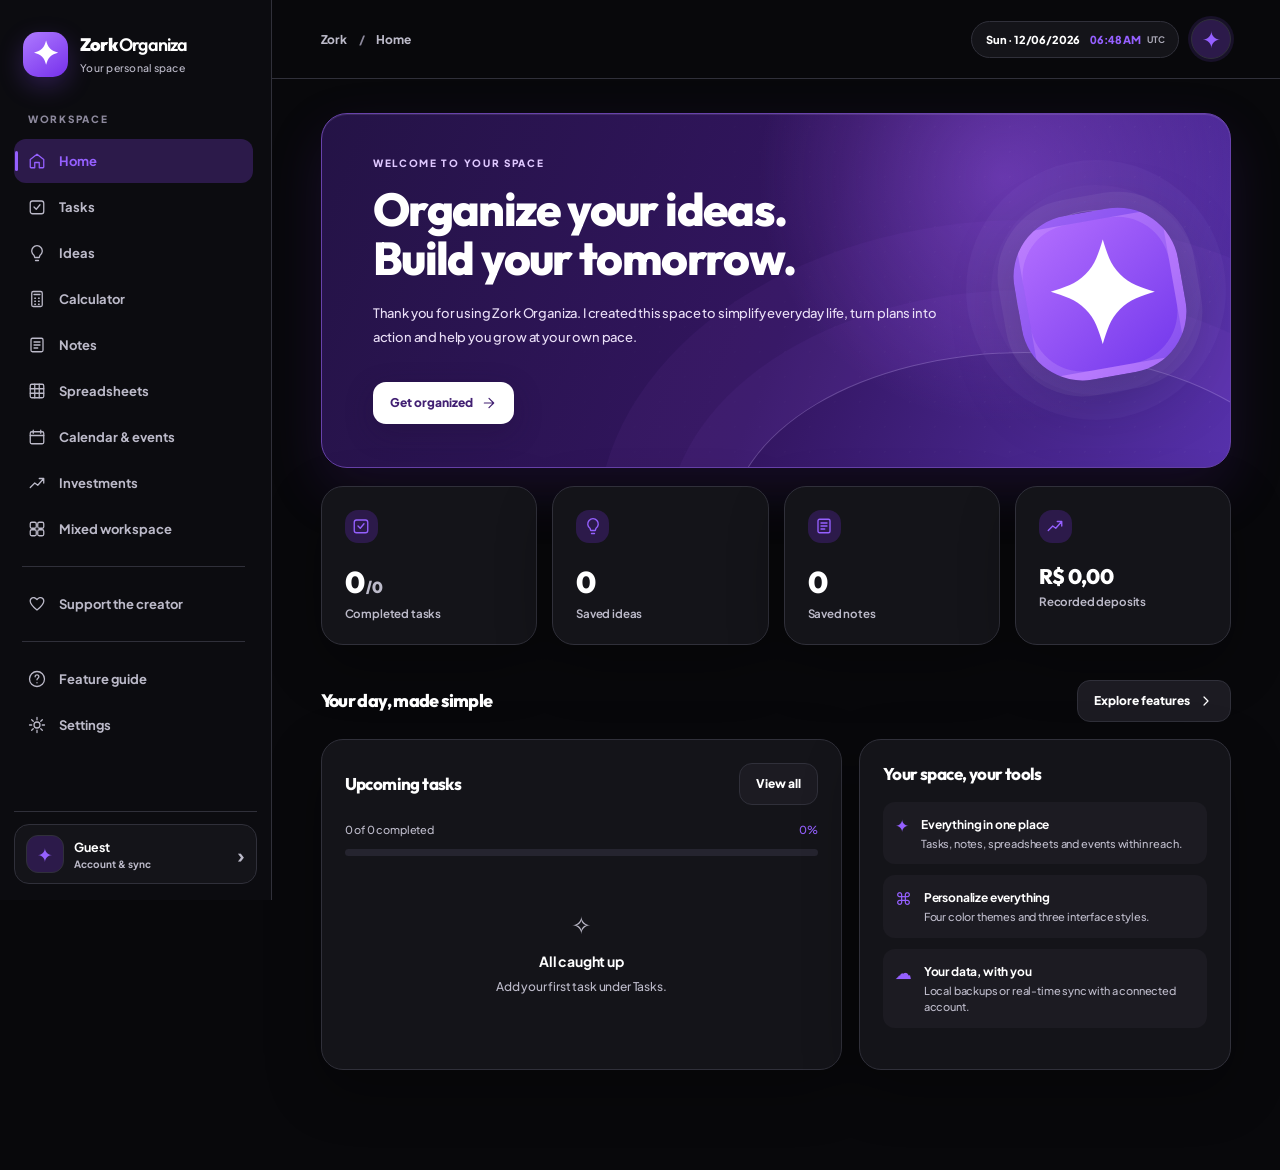
==== index.html @ f3915040 "Add files via upload" ====
<!doctype html>
<html lang="pt-BR">
<head>
  <meta charset="utf-8" />
  <meta name="viewport" content="width=device-width, initial-scale=1, viewport-fit=cover" />
  <meta name="theme-color" content="#08080b" />
  <meta name="zork-version" content="2.0.0-profile-i18n" />
  <meta name="description" content="Zork Organiza — seu espaço para tarefas, ideias, notas, planilhas, datas e planejamento financeiro." />
  <link rel="icon" href="[data-uri]" type="image/svg+xml" />
  <style>
@import url('https://fonts.googleapis.com/css2?family=Plus+Jakarta+Sans:wght@400;500;600;650;700;750;800&family=Outfit:wght@400;500;600;700;800;900&display=swap');
:root{color-scheme:dark;font-family:'DM Sans',-apple-system,BlinkMacSystemFont,'Segoe UI',sans-serif;font-size:14px;--bg:#101114;--side:#141519;--surface:#191a1f;--surface2:#202127;--surface3:#292b32;--stroke:#303138;--text:#f3f1f7;--muted:#9b9aa4;--subtle:#6e707b;--accent:#bca4ff;--accent-ink:#191224;--accent-soft:#332942;--mint:#78dbba;--orange:#f5bf81;--red:#ff6e83;--shadow:0 18px 55px rgba(0,0,0,.14);--radius:19px;--radius-sm:12px;--ease:cubic-bezier(.2,.75,.2,1)}
body[data-theme='light']{color-scheme:light;--bg:#f5f6f9;--side:#ffffff;--surface:#ffffff;--surface2:#f1f2f7;--surface3:#e9ebf2;--stroke:#e2e4ed;--text:#21232b;--muted:#707482;--subtle:#a1a5b3;--accent:#7152dc;--accent-ink:#fff;--accent-soft:#ebe5ff;--mint:#17846b;--orange:#a96a21;--red:#dc4d63;--shadow:0 18px 40px rgba(40,42,80,.05)}
body[data-theme='galaxy']{color-scheme:light;--bg:#f1eefa;--side:#faf9ff;--surface:#fffaff;--surface2:#eee7fa;--surface3:#e6dafa;--stroke:#dfd4f2;--text:#2b1f45;--muted:#75678d;--subtle:#a399b6;--accent:#7c51d9;--accent-ink:#fff;--accent-soft:#e9ddff;--mint:#268479;--orange:#a86e34;--red:#d64b76;--shadow:0 16px 45px rgba(79,46,128,.08)}
body[data-theme='galaxy-night']{color-scheme:dark;--bg:#111023;--side:#16132a;--surface:#1c1935;--surface2:#262141;--surface3:#31294d;--stroke:#3c3555;--text:#f5efff;--muted:#b0a3c8;--subtle:#82789f;--accent:#c6a4ff;--accent-ink:#1d1636;--accent-soft:#36294e;--mint:#8fe4db;--orange:#efb9a1;--red:#ff7a9f;--shadow:0 17px 45px rgba(6,4,30,.22)}
body[data-style='mid']{--radius:9px;--radius-sm:6px}
body[data-style='retro']{--radius:5px;--radius-sm:3px;font-family:'Segoe UI',Tahoma,sans-serif}
body[data-style='retro'] .card,body[data-style='retro'] .sidebar,body[data-style='retro'] .panel,body[data-style='retro'] .modal,body[data-style='retro'] .sheet-wrap{box-shadow:inset 0 1px rgba(255,255,255,.055),var(--shadow)}
*{box-sizing:border-box}html{scroll-behavior:smooth}body{margin:0;background:var(--bg);color:var(--text);min-width:320px}button,input,select,textarea{font:inherit}button{cursor:pointer}button:disabled{opacity:.45;cursor:not-allowed}input,textarea,select{outline:0}a{color:var(--accent);text-decoration:none}a:hover{text-decoration:underline}h1,h2,h3,h4,p{margin-top:0}h1,h2,h3{letter-spacing:-.035em}h1,h2{font-family:Manrope,'DM Sans',sans-serif}h1{font-size:clamp(26px,3vw,37px);line-height:1.16;font-weight:800}h2{font-size:20px;font-weight:800}h3{font-size:16px;font-weight:750}small{font-size:11px}::selection{background:var(--accent);color:var(--accent-ink)}::-webkit-scrollbar{width:9px;height:9px}::-webkit-scrollbar-thumb{background:var(--stroke);border-radius:20px}::-webkit-scrollbar-track{background:transparent}
.app{min-height:100vh;display:flex}.sidebar{width:253px;background:var(--side);border-right:1px solid var(--stroke);position:fixed;inset:0 auto 0 0;z-index:15;display:flex;flex-direction:column;padding:30px 14px 18px}.brand{display:flex;align-items:center;gap:12px;margin:1px 9px 44px}.brand-mark{height:41px;width:41px;border-radius:13px;background:var(--accent);color:var(--accent-ink);display:grid;place-items:center;font-weight:900;font-family:Manrope;font-size:21px;letter-spacing:-.13em;padding-right:3px}.brand-mark span{color:#6e50b5}.brand strong{display:block;font-family:Manrope;font-size:17px;letter-spacing:-.06em}.brand strong span{font-weight:500}.brand small{color:var(--muted);display:block;margin-top:2px}.nav-overline{padding:0 17px;color:var(--subtle);font-size:10px;font-weight:800;letter-spacing:.145em;margin-bottom:13px}.nav-item{display:flex;gap:12px;align-items:center;width:100%;background:none;border:0;text-align:left;color:var(--muted);padding:12px 15px;border-radius:11px;min-height:43px;margin:2px 0;font-size:13.5px;font-weight:650;transition:.18s}.nav-item svg{width:18px;height:18px;stroke-width:1.7;flex:none}.nav-item.active{background:var(--accent-soft);color:var(--accent)}.nav-item:hover:not(.active){background:var(--surface2);color:var(--text)}.nav-divider{margin:18px 14px;border-bottom:1px solid var(--stroke)}.side-bottom{margin-top:auto}.backup-state{padding:11px 13px;color:var(--muted);font-size:11.5px;display:flex;align-items:center;gap:8px}.state-dot{width:6px;height:6px;flex:none;border-radius:50%;background:var(--mint)}.account-mini{display:flex;align-items:center;width:100%;text-align:left;background:var(--surface);border:1px solid var(--stroke);color:var(--text);border-radius:12px;padding:11px;gap:10px}.account-mini .avatar,.top-avatar{background:var(--accent-soft);color:var(--accent);display:grid;place-items:center;font-weight:800;border:1px solid var(--stroke);flex:none}.account-mini .avatar{width:34px;height:34px;border-radius:10px}.account-mini strong,.account-mini small{display:block}.account-mini strong{font-size:12px}.account-mini small{margin-top:3px;color:var(--muted)}.mini-arrow{margin-left:auto;font-size:20px;color:var(--muted)}
.main-shell{margin-left:253px;width:calc(100% - 253px);min-height:100vh}.topbar{height:75px;border-bottom:1px solid var(--stroke);display:flex;align-items:center;justify-content:space-between;padding:0 clamp(24px,4vw,56px);background:var(--bg);position:sticky;top:0;z-index:10}.breadcrumbs{font-size:12px;color:var(--muted);font-weight:700}.breadcrumbs span{margin:0 10px;color:var(--subtle)}.topbar-right{display:flex;align-items:center;gap:17px}.top-pill{background:var(--surface);color:var(--muted);border:1px solid var(--stroke);padding:8px 12px;border-radius:999px;font-size:11px;font-weight:750}.top-avatar{width:34px;height:34px;border-radius:50%;cursor:pointer}.mobile-menu{display:none!important}#main{width:min(1400px,100%);padding:40px clamp(24px,4vw,56px) 90px;margin:auto;min-height:calc(100vh - 75px)}
.page-heading{display:flex;justify-content:space-between;gap:20px;align-items:flex-start;margin-bottom:27px}.page-heading h1{margin-bottom:8px}.page-heading p{color:var(--muted);margin:0;font-size:13.5px;line-height:1.6;max-width:670px}.eyebrow{text-transform:uppercase;letter-spacing:.16em;font-size:10px;font-weight:800;color:var(--accent);margin:0 0 12px}.heading-actions{display:flex;align-items:center;gap:9px;flex-wrap:wrap}.btn{background:var(--surface2);color:var(--text);border:1px solid var(--stroke);border-radius:var(--radius-sm);padding:11px 15px;display:inline-flex;align-items:center;justify-content:center;gap:8px;min-height:40px;font-weight:750;font-size:12px;transition:transform .17s,background .17s}.btn:hover{background:var(--surface3);transform:translateY(-1px);text-decoration:none}.btn-primary{background:var(--accent);color:var(--accent-ink);border-color:transparent}.btn-primary:hover{background:var(--accent);filter:brightness(1.08)}.btn-danger{color:var(--red)}.btn-small{padding:8px 11px;min-height:32px}.btn svg,.icon-btn svg{width:16px;height:16px}.icon-btn{width:36px;height:36px;display:inline-grid;place-items:center;border-radius:10px;border:1px solid var(--stroke);background:var(--surface2);color:var(--text);flex:none}.icon-btn:hover{background:var(--surface3)}.card,.panel{background:var(--surface);border:1px solid var(--stroke);border-radius:var(--radius);box-shadow:var(--shadow)}.card{padding:22px}.panel{padding:26px}.card-head{display:flex;align-items:center;justify-content:space-between;gap:15px;margin-bottom:18px}.card-head h3{margin:0}.card-head .btn{flex:none}.section-head{display:flex;justify-content:space-between;align-items:center;margin:32px 0 17px;gap:15px}.section-head h2{font-size:18px;margin:0}.muted{color:var(--muted)}.tiny{font-size:11px}.text-accent{color:var(--accent)}.text-mint{color:var(--mint)}.no-margin{margin:0}.divider{height:1px;background:var(--stroke);margin:19px 0}.badge{display:inline-flex;align-items:center;border-radius:999px;padding:6px 10px;font-size:10px;font-weight:800;background:var(--accent-soft);color:var(--accent)}.empty{display:flex;flex-direction:column;align-items:center;text-align:center;justify-content:center;padding:38px 20px;color:var(--muted)}.empty-icon{font-size:24px;margin-bottom:12px}.empty strong{color:var(--text);margin-bottom:7px}.empty p{max-width:330px;font-size:12px;line-height:1.6}
.hero{border-radius:23px;background:#23212e;color:#f7f5ff;padding:38px 41px;position:relative;overflow:hidden;min-height:251px;display:flex;align-items:center;border:1px solid #3c354b}.hero:after{content:'';position:absolute;right:0;top:0;width:40%;height:100%;opacity:.7;background:radial-gradient(circle at 75% 40%,#8b73c0 1px,transparent 2px) 10px 20px / 48px 48px,radial-gradient(ellipse at 60% 55%,#6c538c65,transparent 61%)}.hero-inner{position:relative;z-index:1;max-width:590px}.hero .eyebrow{color:#cbb7ff}.hero h1{font-size:clamp(25px,3vw,37px);margin-bottom:13px}.hero p{color:#bbb3cb;line-height:1.7;font-size:13px;max-width:540px}.hero .btn{margin-top:9px}.hero-decor{position:absolute;right:8%;top:24%;z-index:1;width:160px;height:160px;border-radius:50%;border:1px solid #c8aafa55;box-shadow:0 0 0 25px #bea4ff09,0 0 0 50px #bea4ff0c;display:grid;place-items:center;font-size:80px;color:#b999ee55;font-family:Manrope;font-weight:900}.stats-grid{display:grid;grid-template-columns:repeat(4,minmax(0,1fr));gap:13px;margin-top:18px}.stat-card{padding:19px 21px}.stat-icon{display:grid;place-items:center;width:33px;height:33px;border-radius:10px;background:var(--surface2);margin-bottom:20px;color:var(--accent)}.stat-icon svg{width:18px;height:18px}.stat-number{font-family:Manrope;font-size:27px;font-weight:800;letter-spacing:-.055em;margin-bottom:5px}.stat-label{font-size:11.5px;color:var(--muted);font-weight:650}.dashboard-grid{display:grid;grid-template-columns:1.4fr 1fr;gap:17px}.task-line{display:flex;align-items:center;gap:11px;padding:12px 0;border-bottom:1px solid var(--stroke)}.task-line:last-child{border-bottom:0}.check-ui{width:18px;height:18px;accent-color:var(--accent);cursor:pointer;flex:none}.task-title.done{text-decoration:line-through;color:var(--subtle)}.task-title{flex:1;font-size:12.5px;min-width:0;overflow:hidden;text-overflow:ellipsis;white-space:nowrap}.task-date{font-size:10px;color:var(--muted)}.progress-track{height:7px;background:var(--surface3);border-radius:50px;overflow:hidden}.progress-fill{height:100%;background:var(--accent);border-radius:50px;transition:width .25s}.feature-list{display:grid;gap:11px}.feature-item{display:flex;gap:12px;align-items:flex-start;padding:12px;border-radius:12px;background:var(--surface2)}.feature-icon{font-size:17px;flex:none}.feature-item strong{font-size:12px}.feature-item p{font-size:11px;color:var(--muted);line-height:1.5;margin:4px 0 0}
.form-input,.form-textarea,.form-select{width:100%;border:1px solid var(--stroke);border-radius:var(--radius-sm);padding:11px 13px;background:var(--surface2);color:var(--text);font-size:12.5px;min-height:41px}.form-input:focus,.form-textarea:focus,.form-select:focus{border-color:var(--accent)}.form-textarea{resize:vertical;min-height:90px;line-height:1.55}.form-label{display:block;font-size:11px;font-weight:750;color:var(--muted);margin-bottom:8px}.form-group{margin-bottom:15px}.form-row{display:flex;gap:10px;align-items:center}.form-row>*{min-width:0}.form-grid{display:grid;grid-template-columns:repeat(2,minmax(0,1fr));gap:15px}.segmented{display:inline-flex;align-items:center;gap:4px;background:var(--surface2);border-radius:var(--radius-sm);padding:4px;border:1px solid var(--stroke);flex-wrap:wrap}.segmented button{border:none;border-radius:8px;color:var(--muted);background:transparent;padding:9px 12px;font-size:11.5px;font-weight:750}.segmented button.selected{background:var(--surface3);color:var(--text);box-shadow:0 2px 7px #00000012}.toolbar{display:flex;gap:9px;align-items:center;flex-wrap:wrap;margin-bottom:17px}.toolbar .search{flex:1;min-width:150px;max-width:430px}.toolbar select{min-width:140px}.split-grid{display:grid;grid-template-columns:1.25fr .75fr;gap:18px}.stack{display:grid;gap:13px}.item-list{display:grid;gap:9px}.list-card{display:flex;align-items:center;gap:12px;background:var(--surface);border:1px solid var(--stroke);border-radius:var(--radius-sm);padding:13px 15px}.list-card .grow{flex:1;min-width:0}.list-card strong{font-size:12.5px;display:block;overflow:hidden;text-overflow:ellipsis}.list-card small{color:var(--muted);display:block;margin-top:4px}.mini-label{font-size:10px;color:var(--muted);font-weight:750;text-transform:uppercase;letter-spacing:.09em}.pill{border-radius:100px;background:var(--surface2);border:1px solid var(--stroke);padding:5px 9px;font-size:10px;color:var(--muted);font-weight:700}.pill.purple{background:var(--accent-soft);color:var(--accent)}
.note-grid{display:grid;grid-template-columns:repeat(3,minmax(0,1fr));gap:15px;align-items:start}.note-card{background:var(--surface);border:1px solid var(--stroke);border-radius:var(--radius);overflow:hidden;min-height:198px;transition:transform .2s}.note-card:hover{transform:translateY(-2px)}.note-card .note-top{display:flex;align-items:center;justify-content:space-between;padding:14px 14px 0}.note-card input,.note-card textarea{border:0;background:none;color:inherit;width:100%;resize:none;outline:none;display:block}.note-card .note-title{padding:10px 16px 2px;font-size:13px;font-weight:800}.note-card .note-content{padding:8px 16px 12px;min-height:110px;line-height:1.6;font-size:12px}.note-card .note-foot{border-top:1px solid #8882;display:flex;justify-content:space-between;align-items:center;padding:9px 12px}.note-card .note-foot button{background:none;border:0;color:inherit;opacity:.7}.note-card[data-color='rose']{background:#39252e;color:#fff1f5;border-color:#6b3f50}.note-card[data-color='lavender']{background:#312841;color:#f9f0ff;border-color:#544069}.note-card[data-color='sage']{background:#233a32;color:#edfff5;border-color:#3b6050}.note-card[data-color='gold']{background:#403321;color:#fff6df;border-color:#65502b}body[data-theme='light'] .note-card[data-color='rose'],body[data-theme='galaxy'] .note-card[data-color='rose']{background:#ffe3ea;color:#522d3b;border-color:#f4c8d4}body[data-theme='light'] .note-card[data-color='lavender'],body[data-theme='galaxy'] .note-card[data-color='lavender']{background:#eee1ff;color:#46345d;border-color:#dbc8f4}body[data-theme='light'] .note-card[data-color='sage'],body[data-theme='galaxy'] .note-card[data-color='sage']{background:#dff6eb;color:#285641;border-color:#c6e6d3}body[data-theme='light'] .note-card[data-color='gold'],body[data-theme='galaxy'] .note-card[data-color='gold']{background:#fff0cc;color:#645030;border-color:#f3dda3}.color-row{display:flex;gap:7px;align-items:center}.color-dot{width:19px;height:19px;border-radius:50%;border:2px solid #ffffff45;cursor:pointer}.color-dot.current{outline:2px solid var(--accent);outline-offset:2px}
.shelf{padding:24px 20px;background:var(--surface);border:1px solid var(--stroke);border-radius:var(--radius)}.shelf-grid{display:grid;grid-template-columns:repeat(5,minmax(0,1fr));gap:18px 14px}.shelf-doc{height:170px;text-align:left;display:flex;flex-direction:column;justify-content:space-between;padding:18px 14px;background:var(--surface2);border:1px solid var(--stroke);border-radius:7px 15px 7px 7px;position:relative;color:var(--text);transition:.2s}.shelf-doc:hover{transform:translateY(-4px)}.shelf-doc:before{content:'';position:absolute;top:-7px;left:50%;height:12px;width:20px;background:var(--surface3);border-radius:4px}.shelf-doc:after{content:'';position:absolute;right:0;top:0;border-top:22px solid var(--accent-soft);border-left:22px solid transparent}.shelf-doc .doc-symbol{color:var(--accent);font-size:26px;font-weight:850}.shelf-doc strong{font-size:11.5px;line-height:1.3;overflow-wrap:anywhere}.shelf-doc small{color:var(--muted)}.word-frame{max-width:980px;margin:auto}.word-menu{background:var(--surface);border:1px solid var(--stroke);border-radius:var(--radius) var(--radius) 0 0;padding:11px 15px}.word-controls{display:flex;gap:6px;align-items:center;flex-wrap:wrap}.word-controls select,.word-controls input[type=color]{background:var(--surface2);color:var(--text);border:1px solid var(--stroke);border-radius:6px;height:32px;padding:3px 7px}.word-controls select{font-size:11px}.word-controls .icon-btn{width:31px;height:31px;border-radius:6px}.word-page-wrap{background:#b9b9be17;border:1px solid var(--stroke);border-top:0;border-radius:0 0 var(--radius) var(--radius);padding:28px 18px;min-height:640px}.word-page{width:min(100%,790px);margin:0 auto;min-height:900px;padding:64px clamp(24px,7%,72px);background:#fff;color:#191c25;box-shadow:0 5px 24px #0002;outline:none;line-height:1.6;font-family:Arial,sans-serif;font-size:14px;overflow-wrap:anywhere}.word-page:focus{box-shadow:0 0 0 2px var(--accent),0 5px 24px #0002}.word-page h1{font-size:26px}.word-page img{max-width:100%}
.sheet-wrap{overflow:auto;border:1px solid var(--stroke);border-radius:var(--radius);background:var(--surface);max-width:100%;max-height:570px}.sheet-grid{border-spacing:0;table-layout:fixed;font-size:11.5px;min-width:max-content}.sheet-grid th,.sheet-grid td{border-right:1px solid var(--stroke);border-bottom:1px solid var(--stroke);min-width:112px;width:112px;height:29px;position:relative}.sheet-grid th{background:var(--surface2);color:var(--muted);font-weight:700;text-align:center;position:sticky;top:0;z-index:2}.sheet-grid .row-number{position:sticky;left:0;z-index:1;min-width:48px;width:48px;background:var(--surface2);color:var(--muted);text-align:center}.sheet-grid thead .row-number{z-index:3}.sheet-grid td input{width:100%;height:28px;border:0;background:none;color:var(--text);padding:5px 7px;border-radius:0;font-size:11px}.sheet-grid td input:focus{outline:2px solid var(--accent);outline-offset:-2px;background:var(--surface2)}.sheet-tabs{display:flex;gap:6px;align-items:center;flex-wrap:wrap;margin:12px 0}.sheet-tabs .btn.active{background:var(--accent-soft);color:var(--accent)}.formula-bar{display:flex;align-items:center;gap:10px;margin:13px 0}.formula-bar .cell-label{font-size:11px;font-weight:800;color:var(--accent);min-width:44px}.formula-bar .form-input{flex:1}.sheet-list-grid{display:grid;grid-template-columns:repeat(3,minmax(0,1fr));gap:15px}.book-card{cursor:pointer}.book-icon{display:grid;place-items:center;width:42px;height:42px;color:var(--mint);border-radius:12px;background:var(--surface2);margin-bottom:26px;font-size:20px}.book-card h3{margin-bottom:6px}.book-card p{font-size:11px;color:var(--muted);margin-bottom:0}
.calendar-layout{display:grid;grid-template-columns:minmax(0,1.35fr) minmax(290px,.65fr);gap:17px}.calendar-toolbar{display:flex;gap:10px;align-items:center;justify-content:space-between;margin-bottom:24px}.calendar-toolbar h2{margin:0}.calendar-grid{display:grid;grid-template-columns:repeat(7,minmax(0,1fr));gap:7px}.weekday{text-align:center;font-size:10px;color:var(--muted);font-weight:800;padding:11px 0}.day{background:var(--surface2);border:1px solid transparent;border-radius:var(--radius-sm);min-height:82px;display:flex;align-items:flex-start;justify-content:flex-start;padding:12px;color:var(--text);font-size:12px;position:relative}.day:hover{border-color:var(--accent)}.day.muted-day{opacity:.28;pointer-events:none}.day.today{color:var(--accent);font-weight:900}.day.selected{border-color:var(--accent);background:var(--accent-soft)}.event-dot{position:absolute;right:10px;top:11px;border-radius:50%;width:7px;height:7px;background:var(--red)}.calendar-side h3{font-size:18px;margin-bottom:8px}.event-entry{padding:11px 12px;border-left:3px solid var(--red);background:var(--surface2);border-radius:6px;margin-bottom:9px}.event-entry strong{font-size:12px}.event-entry p{margin:7px 0 0;color:var(--muted);font-size:11px;white-space:pre-wrap}
.invest-grid{display:grid;grid-template-columns:1.05fr .95fr;gap:17px}.result-card{background:var(--accent-soft);border:1px solid var(--stroke);border-radius:var(--radius);padding:25px}.result-main{font-family:Manrope;font-size:clamp(24px,3.2vw,39px);font-weight:800;color:var(--text);letter-spacing:-.06em}.result-card .mini-label{color:var(--muted)}.result-split{display:grid;grid-template-columns:repeat(2,1fr);gap:12px;margin-top:25px}.result-split strong{display:block;font-size:16px;margin-top:7px}.invest-row{display:flex;align-items:center;justify-content:space-between;gap:10px;padding:10px 0;border-bottom:1px solid var(--stroke);font-size:12px}.invest-row:last-child{border:0}.invest-row b{font-size:12.5px}.monthly-grid{display:grid;grid-template-columns:repeat(3,minmax(0,1fr));gap:13px}.month-card{padding:17px}.month-card h3{margin:0 0 14px}.week-row{display:flex;align-items:center;gap:8px;margin-bottom:9px}.week-row label{color:var(--muted);font-size:10px;flex:1}.week-row input{width:110px;text-align:right;height:33px;min-height:33px;padding:7px 9px;font-size:11px}.month-total{text-align:right;color:var(--accent);font-weight:800;font-size:12px;margin-top:10px;padding-top:10px;border-top:1px solid var(--stroke)}
.calc{max-width:360px;margin:auto;background:var(--surface);padding:18px;border:1px solid var(--stroke);border-radius:23px}.calc-display{min-height:114px;display:flex;flex-direction:column;justify-content:flex-end;align-items:flex-end;padding:14px 10px 19px;overflow:hidden}.calc-sub{font-size:12px;color:var(--muted);min-height:18px}.calc-value{font-size:37px;font-family:Manrope;font-weight:750;letter-spacing:-.05em;max-width:100%;overflow:auto}.calc-keys{display:grid;grid-template-columns:repeat(4,1fr);gap:8px}.calc-key{height:58px;border:1px solid var(--stroke);background:var(--surface2);border-radius:14px;color:var(--text);font-size:17px;font-weight:650}.calc-key:hover{background:var(--surface3)}.calc-key.function{color:var(--accent)}.calc-key.equals{background:var(--accent);color:var(--accent-ink)}.calc-key.equals:hover{filter:brightness(1.1)}.calc-mini{max-width:none;padding:10px;border:none;background:none}.calc-mini .calc-key{height:40px;border-radius:8px;font-size:13px}.calc-mini .calc-display{min-height:67px}.calc-mini .calc-value{font-size:25px}
.mix-grid{display:grid;grid-template-columns:repeat(2,minmax(0,1fr));gap:16px}.mix-widget{min-height:300px}.mix-widget .card-head{margin-bottom:12px}.mix-widget .widget-content{overflow:auto;max-height:310px}.widget-content .list-card{padding:10px 0;background:transparent;border:0;border-bottom:1px solid var(--stroke)}.widget-content .list-card:last-child{border:0}
.theme-grid{display:grid;grid-template-columns:repeat(4,minmax(0,1fr));gap:13px}.theme-choice{background:var(--surface);color:var(--text);border:2px solid var(--stroke);border-radius:var(--radius);padding:12px;text-align:left}.theme-choice.selected{border-color:var(--accent)}.theme-preview{height:90px;border-radius:9px;display:flex;gap:7px;padding:12px;margin-bottom:10px;overflow:hidden}.theme-preview .tp-side{width:29%;border-radius:5px}.theme-preview .tp-main{flex:1;border-radius:5px;display:flex;flex-direction:column;gap:7px;padding:8px}.theme-preview .tp-main span{display:block;width:85%;height:9px;border-radius:3px;opacity:.6}.theme-choice strong,.theme-choice small{display:block}.theme-choice strong{font-size:11.5px}.theme-choice small{margin-top:4px;color:var(--muted)}.style-grid{display:grid;grid-template-columns:repeat(3,minmax(0,1fr));gap:13px}.style-choice{border:1px solid var(--stroke);background:var(--surface2);padding:14px;border-radius:var(--radius-sm);color:var(--text);text-align:left}.style-choice.selected{border-color:var(--accent);background:var(--accent-soft)}.style-choice strong{display:block;margin-bottom:5px}.style-choice small{color:var(--muted)}.settings-stack{display:grid;gap:20px}.settings-block{padding:23px}.settings-block h3{margin-bottom:7px}.settings-block>p{color:var(--muted);font-size:12px;line-height:1.6;margin-bottom:19px}.auth-card{max-width:500px}.auth-tabs{display:flex;gap:8px;margin-bottom:17px}.auth-tabs button{flex:1}.donation-layout{display:grid;grid-template-columns:1.2fr .8fr;gap:17px}.donation-qr{background:#fff;border-radius:12px;width:220px;max-width:100%;padding:14px;display:block;margin:14px auto}.donation-message{font-size:14px;line-height:1.9;color:var(--muted)}.pix-code{word-break:break-all;font-size:11px;color:var(--muted);padding:14px;border:1px solid var(--stroke);background:var(--surface2);border-radius:var(--radius-sm);line-height:1.7}.notice{padding:12px 15px;border:1px solid var(--stroke);border-radius:var(--radius-sm);font-size:11px;color:var(--muted);line-height:1.6;background:var(--surface2)}.notice strong{color:var(--text)}.help-grid{display:grid;grid-template-columns:repeat(2,1fr);gap:14px}.help-card{padding:20px}.help-card h3{margin:0 0 8px}.help-card p{color:var(--muted);font-size:12px;line-height:1.7;margin:0}
#modal-root:empty{display:none}.modal-overlay{position:fixed;inset:0;background:#000a;z-index:30;display:grid;place-items:center;padding:20px;backdrop-filter:blur(4px)}.modal{background:var(--surface);border:1px solid var(--stroke);border-radius:18px;padding:24px;width:min(100%,450px);max-height:90vh;overflow:auto;box-shadow:0 25px 80px #0005}.modal-head{display:flex;justify-content:space-between;align-items:center;margin-bottom:18px}.modal h2{margin:0}#toast-root{position:fixed;right:20px;bottom:22px;z-index:40;display:grid;gap:8px}.toast{padding:12px 16px;background:var(--surface3);border:1px solid var(--stroke);box-shadow:0 10px 30px #0003;border-radius:12px;font-size:12px;color:var(--text);max-width:350px;animation:toast-in .2s ease}.fade-rise{animation:rise-in .5s var(--ease) both}@keyframes rise-in{from{opacity:0;transform:translateY(14px)}to{opacity:1;transform:translateY(0)}}@keyframes toast-in{from{opacity:0;transform:translateY(8px)}to{opacity:1;transform:translateY(0)}}
@media(max-width:1250px){.note-grid{grid-template-columns:repeat(2,1fr)}.monthly-grid{grid-template-columns:repeat(2,1fr)}.shelf-grid{grid-template-columns:repeat(4,1fr)}}
@media(max-width:990px){.sidebar{transform:translateX(-101%);transition:transform .25s;box-shadow:0 0 40px #0005}.sidebar.open{transform:translateX(0)}.sidebar-scrim.open{display:block;position:fixed;inset:0;background:#0008;z-index:14}.main-shell{margin-left:0;width:100%}.mobile-menu{display:inline-grid!important;margin-right:12px}.breadcrumbs{margin-right:auto}.topbar{justify-content:flex-start}.topbar-right{margin-left:auto}.stats-grid{grid-template-columns:repeat(2,1fr)}}
@media(max-width:700px){#main{padding:24px 15px 65px}.topbar{height:62px;padding:0 15px}.top-pill{display:none}.page-heading{align-items:stretch;flex-direction:column}.page-heading h1{font-size:29px}.hero{padding:27px 24px;min-height:235px}.hero-decor{opacity:.18;right:1%}.dashboard-grid,.split-grid,.calendar-layout,.invest-grid,.donation-layout{grid-template-columns:1fr}.calendar-layout{gap:12px}.stats-grid{gap:9px}.stat-card{padding:16px}.stat-number{font-size:23px}.note-grid,.sheet-list-grid,.monthly-grid,.mix-grid,.help-grid{grid-template-columns:1fr}.shelf-grid{grid-template-columns:repeat(2,minmax(0,1fr))}.theme-grid,.style-grid{grid-template-columns:repeat(2,minmax(0,1fr))}.panel{padding:17px}.card{padding:17px}.day{min-height:48px;padding:8px;font-size:11px}.calendar-grid{gap:3px}.event-dot{right:5px;top:6px;width:6px;height:6px}.calendar-toolbar h2{font-size:17px}.form-grid{grid-template-columns:1fr}.word-page-wrap{padding:12px 4px}.word-page{min-height:650px;padding:34px 18px}.word-controls{gap:4px}.word-controls select{max-width:145px}.sheet-grid th,.sheet-grid td{min-width:96px;width:96px}.heading-actions{width:100%}.toolbar .search{max-width:100%}.result-main{font-size:29px}}
@media(min-width:701px) and (max-width:1150px){.dashboard-grid{grid-template-columns:1fr}.calendar-layout{grid-template-columns:1fr}.invest-grid{grid-template-columns:1fr}.theme-grid{grid-template-columns:repeat(2,1fr)}}
@media(prefers-reduced-motion:reduce){*,*:before,*:after{animation:none!important;transition:none!important;scroll-behavior:auto!important}}

/* Zork Organiza V2 — higher-contrast identity, responsive layout and motion */
:root{font-family:'Plus Jakarta Sans',system-ui,-apple-system,sans-serif;--bg:#09090c;--side:#0d0d11;--surface:#141419;--surface2:#1b1b22;--surface3:#25252e;--stroke:#2b2b35;--text:#fdfcff;--muted:#b2b0be;--subtle:#777681;--accent:#9256ff;--accent-ink:#fff;--accent-soft:#302044;--mint:#45e5b2;--orange:#fdb96e;--red:#ff647f;--shadow:0 15px 50px rgba(0,0,0,.20);--radius:22px;--radius-sm:13px}
body[data-theme='dark']{color-scheme:dark;--bg:#08080b;--side:#0c0c10;--surface:#141419;--surface2:#1c1b22;--surface3:#25242f;--stroke:#30303a;--text:#fff;--muted:#bcbac9;--subtle:#8d899d;--accent:#9560ff;--accent-ink:#fff;--accent-soft:#2c1a4a;--shadow:0 20px 55px rgba(0,0,0,.33)}
body[data-theme='light']{color-scheme:light;--bg:#f6f6f9;--side:#fff;--surface:#fff;--surface2:#f1f1f7;--surface3:#e9e7f3;--stroke:#e2e0e9;--text:#161322;--muted:#666277;--subtle:#9692a3;--accent:#7038ed;--accent-ink:#fff;--accent-soft:#ede5ff;--shadow:0 16px 45px rgba(35,21,61,.06)}
body[data-theme='galaxy']{color-scheme:light;--bg:#f4f0ff;--side:#fbf8ff;--surface:#fffaff;--surface2:#f0e9ff;--surface3:#e5d9fe;--stroke:#dfd4f3;--text:#25153c;--muted:#695680;--subtle:#9b87b3;--accent:#7539e6;--accent-ink:#fff;--accent-soft:#ebdcff;--shadow:0 22px 50px rgba(83,44,131,.10)}
body[data-theme='galaxy-night']{color-scheme:dark;--bg:#100b25;--side:#150e2c;--surface:#1d1539;--surface2:#281d49;--surface3:#342656;--stroke:#463963;--text:#fcf9ff;--muted:#c6b7e0;--subtle:#9582ba;--accent:#ba78ff;--accent-ink:#190e2b;--accent-soft:#423064;--shadow:0 20px 48px rgba(7,2,30,.35)}
body[data-style='mid']{--radius:10px;--radius-sm:8px}
body[data-style='retro']{--radius:5px;--radius-sm:3px}
body{font-family:'Plus Jakarta Sans',system-ui,sans-serif;font-weight:500;letter-spacing:-.012em;background:var(--bg)}
h1,h2,h3,h4,.brand strong,.stat-number{font-family:'Outfit','Plus Jakarta Sans',sans-serif;letter-spacing:-.035em}
h1{font-weight:800;font-size:clamp(31px,3.3vw,46px);line-height:1.10}h2{font-weight:800;font-size:23px}h3{font-weight:750;font-size:17px}
button{font-weight:700}button:focus-visible,a:focus-visible,input:focus-visible,textarea:focus-visible,select:focus-visible{outline:2px solid var(--accent);outline-offset:3px}
.sidebar{width:272px;background:var(--side);padding:25px 14px 16px}.main-shell{margin-left:272px;width:calc(100% - 272px)}
.brand{gap:12px;margin:0 8px 31px;padding:7px 1px 5px;min-height:56px}.brand-mark{height:45px;width:45px;border-radius:15px;background:linear-gradient(145deg,#ae7aff,#7630ec);color:#fff;box-shadow:0 9px 25px #8b4aff40;font-size:24px;letter-spacing:normal;padding:0;overflow:hidden;display:grid;place-items:center}.brand strong{font-weight:900;font-size:18px;letter-spacing:-.045em;line-height:1.15}.brand strong span{font-weight:600}.brand small{font-size:10.5px;letter-spacing:.025em;margin-top:5px}
.nav-overline{color:var(--subtle);margin:0 0 12px;padding-left:14px;letter-spacing:.17em;font-size:10px}.sidebar nav{overflow-y:auto;overflow-x:hidden;min-height:0;scrollbar-width:thin;flex:1;padding:0 4px 16px 0}.nav-item{font-size:13px;min-height:44px;font-weight:700;border-radius:12px;padding:12px 14px;gap:13px;position:relative;margin:2px 0;color:var(--muted)}.nav-item svg{width:18px;height:18px}.nav-item.active{background:var(--accent-soft);color:var(--accent)}.nav-item.active::before{content:'';position:absolute;left:1px;top:12px;bottom:12px;width:3px;background:var(--accent);border-radius:5px}.nav-divider{margin:15px 8px}.side-bottom{padding-top:12px;border-top:1px solid var(--stroke)}
.account-mini{background:var(--surface);padding:10px 11px;border-radius:15px}.account-mini strong{font-size:12.5px}.account-mini small{font-size:10px}.account-mini .avatar,.top-avatar{background:var(--accent-soft);color:var(--accent);border:1px solid var(--stroke);overflow:hidden}.account-mini .avatar{width:38px;height:38px;border-radius:12px}.avatar-image{display:block;width:100%;height:100%;object-fit:cover}.avatar-glyph{font-size:1.35em;line-height:1}.avatar-letter{font-family:'Outfit',sans-serif;font-weight:850;font-size:1.23em;line-height:1;text-transform:uppercase}
.topbar{height:79px;background:var(--bg);padding-inline:clamp(22px,3.8vw,58px);border-bottom:1px solid var(--stroke);gap:16px}.topbar-right{gap:12px}.breadcrumbs{font-size:12px;font-weight:750;white-space:nowrap;overflow:hidden;text-overflow:ellipsis}.top-pill{display:flex;align-items:center;gap:10px;background:var(--surface);padding:9px 14px;font-size:11px;color:var(--text);font-weight:800;white-space:nowrap;min-height:37px}.top-clock{display:inline-flex;align-items:center;gap:6px;color:var(--accent);font-variant-numeric:tabular-nums;font-weight:850}.timezone{font-size:9px;color:var(--muted);font-weight:700;opacity:.9}.top-avatar{width:40px;height:40px;border:1px solid var(--stroke);font-size:17px;box-shadow:0 0 0 3px rgba(138,84,255,.12)}
#main{padding:34px clamp(22px,3.8vw,58px) 100px;min-height:calc(100vh - 79px);width:min(1550px,100%)}.page-heading{margin-bottom:28px}.page-heading h1{margin-bottom:9px}.page-heading p{font-size:13px;max-width:720px;line-height:1.75}.eyebrow{color:var(--accent);font-size:10px;font-weight:850;letter-spacing:.17em;margin-bottom:12px}
.card,.panel{background:var(--surface);border-color:var(--stroke);box-shadow:var(--shadow);transition:border-color .18s,box-shadow .18s}.card:hover,.panel:hover{border-color:color-mix(in srgb,var(--accent) 26%,var(--stroke))}.card{padding:23px}.panel{padding:27px}.btn{font-family:'Plus Jakarta Sans',sans-serif;font-size:12px;font-weight:800;border-radius:var(--radius-sm);min-height:42px;padding:11px 16px;transition:background .2s,border-color .2s,transform .2s,box-shadow .2s}.btn-primary{background:linear-gradient(135deg,#a36cff,#7c3aed);color:#fff;border:1px solid transparent;box-shadow:0 6px 20px rgba(117,55,228,.22)}.btn-primary:hover{background:linear-gradient(135deg,#b584ff,#8c4bfd);box-shadow:0 8px 24px rgba(117,55,228,.32)}.icon-btn{border-radius:11px}.form-input,.form-textarea,.form-select{border-radius:var(--radius-sm)}
.hero{position:relative;min-height:298px;display:flex;align-items:center;padding:43px clamp(28px,4vw,55px);border-radius:26px;background:radial-gradient(circle at 75% 18%,rgba(168,95,255,.40),transparent 33%),linear-gradient(111deg,#241346 0%,#32155f 52%,#5631ab 100%);border:1px solid #6842ab;box-shadow:inset 0 1px rgba(255,255,255,.10),0 22px 55px rgba(85,34,153,.2);color:#fff;isolation:isolate;overflow:hidden}.hero::before{content:'';position:absolute;inset:0;background-image:radial-gradient(rgba(255,255,255,.18) 1px,transparent 1px);background-size:25px 25px;opacity:.18;mask-image:linear-gradient(to right,transparent 12%,#000)}.hero::after{content:'';position:absolute;inset:auto -10% -68% auto;width:65%;aspect-ratio:1;border:1px solid rgba(210,179,255,.3);border-radius:50%;background:transparent;box-shadow:0 0 0 62px rgba(177,102,255,.05),0 0 0 132px rgba(180,100,255,.05);opacity:1}.hero-inner{max-width:min(650px,74%);z-index:2}.hero .eyebrow{color:#dfc8ff;margin-bottom:16px}.hero h1{font-size:clamp(34px,3.6vw,53px);line-height:1.06;letter-spacing:-.035em;margin:0 0 18px;color:#fff}.hero p{font-size:13px;line-height:1.85;max-width:575px;color:#eadff7;margin:0 0 24px}.hero .btn-primary{background:#fff;color:#422073;box-shadow:0 9px 28px #1c103345}.hero .btn-primary:hover{background:#f3eaff}.hero-decor{position:absolute;right:6%;top:50%;transform:translateY(-50%);z-index:1;font-size:initial;opacity:1;pointer-events:none}.hero-orb{display:grid;place-items:center;width:clamp(115px,13vw,210px);height:clamp(115px,13vw,210px);background:linear-gradient(145deg,#b46fff,#7338ec);border:9px solid rgba(246,220,255,.15);border-radius:37%;box-shadow:0 20px 70px rgba(6,2,26,.23),0 0 0 16px rgba(255,255,255,.06);color:#fff;font-size:clamp(52px,8vw,110px);font-family:'Outfit',sans-serif;font-weight:800;transform:rotate(-10deg);overflow:hidden}.hero-orb .avatar-image{transform:rotate(10deg) scale(1.2)}.hero-orb .avatar-letter,.hero-orb .avatar-glyph{transform:rotate(10deg)}
.stat-number{font-size:30px;font-weight:850}.stat-card{min-height:152px}.stat-icon{background:var(--accent-soft);color:var(--accent);border-radius:13px}.stats-grid{gap:15px}.section-head{margin-top:35px}.feature-icon{color:var(--accent)}.progress-fill{background:linear-gradient(90deg,#8b45ff,#b18aff)}.check-ui{accent-color:var(--accent)}
.reveal-on-scroll{opacity:0;transform:translateY(18px);transition:opacity .55s cubic-bezier(.2,.7,.2,1),transform .6s cubic-bezier(.2,.7,.2,1);transition-delay:var(--reveal-delay,0ms)}.reveal-on-scroll.is-visible{opacity:1;transform:translateY(0)}.fade-rise{animation:fadeInUp .45s ease-out both}@keyframes fadeInUp{from{opacity:0;translate:0 10px}to{opacity:1;translate:0 0}}
.settings-stack{max-width:1060px}.profile-hero{display:flex;align-items:center;gap:19px;flex-wrap:wrap;padding:20px;border-radius:17px;background:var(--surface2);border:1px solid var(--stroke);margin:13px 0 22px}.profile-preview{width:78px;height:78px;flex:none;border-radius:24px;display:grid;place-items:center;font-size:43px;font-weight:850;color:var(--accent);background:var(--accent-soft);border:1px solid var(--stroke);overflow:hidden}.profile-preview .avatar-letter{font-size:1.25em}.profile-preview .avatar-image{object-fit:cover}.profile-hero h3{margin:0 0 5px}.profile-hero p{margin:0;font-size:12px;color:var(--muted)}.profile-tools{display:grid;grid-template-columns:minmax(0,1fr) auto;align-items:end;gap:16px;margin:15px 0}.icon-choices{display:flex;gap:8px;flex-wrap:wrap;margin:11px 0 7px}.profile-icon{width:43px;height:43px;flex:none;border:1px solid var(--stroke);border-radius:12px;background:var(--surface2);color:var(--text);font-size:20px;font-family:'Outfit';font-weight:800}.profile-icon.active,.profile-icon:hover{border-color:var(--accent);color:var(--accent);background:var(--accent-soft)}.file-label{display:inline-flex;align-items:center;gap:8px;cursor:pointer}.file-label input{display:none}.profile-action-row{display:flex;flex-wrap:wrap;gap:9px;margin:17px 0 3px}.regional-grid{display:grid;grid-template-columns:repeat(2,minmax(0,1fr));gap:16px}.regional-grid select{width:100%}.account-status-line{color:var(--muted);font-size:11px;margin-top:12px}
body[data-theme='galaxy'] .hero{background:radial-gradient(circle at 82% 15%,rgba(235,148,255,.42),transparent 45%),linear-gradient(110deg,#5630a5,#9447c8);border-color:#9a66df}
body[data-theme='galaxy-night'] .hero{background:radial-gradient(circle at 78% 20%,rgba(205,91,255,.25),transparent 43%),linear-gradient(112deg,#251252,#542189 65%,#3e2180);border-color:#7741aa}
@media(max-width:1150px){.sidebar{width:244px}.main-shell{margin-left:244px;width:calc(100% - 244px)}.brand strong{font-size:16px}.top-pill{padding:8px 10px}.timezone{display:none}}
@media(max-width:900px){.sidebar{width:275px}.main-shell{width:100%;margin-left:0}.topbar{height:69px;padding-inline:18px}.mobile-menu{display:inline-grid!important}.top-pill{font-size:10.5px}.hero{min-height:270px;padding:32px}.hero-inner{max-width:78%}.hero-orb{width:120px;height:120px;font-size:57px}.hero-decor{right:3%}#main{padding:27px 18px 80px}}
@media(max-width:640px){.topbar{gap:7px}.breadcrumbs{font-size:11px}.topbar-right{gap:8px}.top-pill{font-size:10px;padding:7px 9px;gap:6px}.top-avatar{width:34px;height:34px}.hero{padding:31px 25px;min-height:310px}.hero-inner{max-width:100%}.hero h1{font-size:clamp(32px,8vw,43px);max-width:490px}.hero p{max-width:95%;font-size:12.5px}.hero-decor{opacity:.13;right:-8%;top:38%}.hero-orb{height:190px;width:190px;font-size:90px}.regional-grid,.profile-tools{grid-template-columns:1fr}.profile-preview{width:65px;height:65px;font-size:34px}.page-heading h1{font-size:32px}.card,.panel{padding:19px}.stat-card{min-height:133px}.stat-number{font-size:26px}}
@media(max-width:395px){.breadcrumbs{max-width:86px}.top-pill{font-size:9px}.top-clock{font-size:9px}}
@media(prefers-reduced-motion:reduce){*,*:before,*:after{animation:none!important;transition:none!important;scroll-behavior:auto!important}.reveal-on-scroll{opacity:1!important;transform:none!important}}

.brand-mark .avatar-glyph,.brand-mark .avatar-letter{color:#fff}.top-pill{display:flex!important}

</style>
  <title>Zork Organiza — seu espaço, seu ritmo.</title>
</head>
<body data-theme="dark" data-style="modern">
  <div class="app" id="app">
    <aside class="sidebar" id="sidebar">
      <div class="brand"><div class="brand-mark" id="brand-mark"><span>✦</span></div><div><strong>Zork <span>Organiza</span></strong><small>Seu espaço pessoal</small></div></div>
      <div class="nav-overline">ÁREA DE TRABALHO</div>
      <nav id="nav" aria-label="Navegação principal">Carregando…</nav>
      <div class="side-bottom">
        <button class="account-mini" id="account-mini" type="button"><div class="avatar">✦</div><span><strong>Visitante</strong><small>Conta e sincronização</small></span><span class="mini-arrow">›</span></button>
      </div>
    </aside>
    <div class="main-shell">
      <header class="topbar"><button class="icon-btn mobile-menu" id="menu-button" aria-label="Abrir menu" type="button">☰</button><div class="breadcrumbs" id="breadcrumbs">Início <span>/</span> Visão geral</div><div class="topbar-right"><div class="top-pill" aria-live="off"><time id="today-tag"></time><span class="top-clock"><span id="clock-tag">--:--</span><span class="timezone" id="timezone-tag"></span></span></div><button class="top-avatar" id="account-top" aria-label="Minha conta" type="button">✦</button></div></header>
      <main id="main" tabindex="-1"><div class="panel"><h2>Carregando Zork Organiza…</h2></div></main>
    </div>
    <div class="sidebar-scrim" id="sidebar-scrim"></div>
  </div>
  <div id="modal-root"></div>
  <div id="toast-root" role="status" aria-live="polite"></div>
  <script src="config.js"></script>
  <script>

;(function(){
"use strict";
// Interpretador simples para calculadora e fórmulas de planilha. Não usa eval().
function compute(input,resolve=()=>0){
 let s=String(input).replace(/\s+/g,'').replace(/,/g,'.');let pos=0;
 const fail=()=>{throw new Error('Expressão inválida')};
 const peek=()=>s[pos];
 function expr(){let v=term();while(peek()==='+'||peek()==='-'){let op=s[pos++];let x=term();v=op==='+'?v+x:v-x}return v}
 function term(){let v=power();while(peek()==='*'||peek()==='/'){let op=s[pos++];let x=power();v=op==='*'?v*x:v/x}return v}
 function power(){let v=unary();if(peek()==='^'){pos++;v=Math.pow(v,power())}return v}
 function unary(){if(peek()==='+'){pos++;return unary()}if(peek()==='-'){pos++;return -unary()}return primary()}
 function primary(){let v;if(peek()==='('){pos++;v=expr();if(s[pos++]!==')')fail()}else if(/[\d.]/.test(peek()||'')){const match=s.slice(pos).match(/^(?:\d+(?:\.\d*)?|\.\d+)/);if(!match)fail();pos+=match[0].length;v=Number(match[0])}else if(/[A-Za-z_]/.test(peek()||'')){
 const m=s.slice(pos).match(/^[A-Za-z_][A-Za-z_0-9]*/);const name=m[0].toUpperCase();pos+=m[0].length;
 if(peek()==='('){pos++;let args=[];while(peek()!==')'&&pos<s.length){const start=pos;let depth=0;while(pos<s.length){if(peek()==='(')depth++;if(peek()===')'){if(depth===0)break;depth--}if(peek()===','&&depth===0)break;pos++}const raw=s.slice(start,pos);const range=raw.match(/^([A-Z]+\d+):([A-Z]+\d+)$/);if(range){args.push(...resolve('RANGE',range[1],range[2]))}else args.push(compute(raw,resolve));if(peek()===',')pos++;else break}if(s[pos++]!==')')fail();if(name==='SUM'||name==='SOMA')v=args.reduce((a,b)=>a+b,0);else if(name==='AVERAGE'||name==='MEDIA'||name==='MÉDIA')v=args.length?args.reduce((a,b)=>a+b,0)/args.length:0;else if(name==='MIN')v=Math.min(...args);else if(name==='MAX')v=Math.max(...args);else if(name==='COUNT'||name==='CONT')v=args.length;else fail()
 }else v=resolve('CELL',name);
 }else fail();if(peek()==='%'){pos++;v/=100}return v}
 const out=expr();if(pos!==s.length||!Number.isFinite(out))fail();return Math.round(out*1e10)/1e10;
}
function colName(index){let s='';for(let n=index+1;n;n=Math.floor((n-1)/26))s=String.fromCharCode(65+(n-1)%26)+s;return s}
function colIndex(name){return [...name].reduce((n,c)=>n*26+c.charCodeAt(0)-64,0)-1}
function cellValue(cells,addr,stack=new Set()){
 addr=addr.toUpperCase();if(stack.has(addr))return '#CICLO!';const raw=String(cells[addr]??'');if(!raw.startsWith('='))return raw;
 try{const next=new Set(stack);next.add(addr);const result=compute(raw.slice(1),(type,a,b)=>{
  const numeric=x=>{const v=cellValue(cells,x,next);if(typeof v==='string'&&v.startsWith('#'))throw Error(v);return Number(v)||0};
  if(type==='CELL')return numeric(a);
  const f=a.match(/^([A-Z]+)(\d+)$/),t=b.match(/^([A-Z]+)(\d+)$/);if(!f||!t)throw Error('Intervalo');const x1=colIndex(f[1]),x2=colIndex(t[1]),y1=Number(f[2]),y2=Number(t[2]);if(Math.abs(x2-x1+1)*Math.abs(y2-y1+1)>10000)throw Error('Intervalo grande');let out=[];for(let y=Math.min(y1,y2);y<=Math.max(y1,y2);y++)for(let x=Math.min(x1,x2);x<=Math.max(x1,x2);x++)out.push(numeric(colName(x)+y));return out;
 });return result}catch(e){return e.message==='#CICLO!'?'#CICLO!':'#ERRO!'}
}
const money=n=>(Number(n)||0).toLocaleString('pt-BR',{style:'currency',currency:'BRL'});
function forecast({initial=0,monthly=0,months=12,annual=10.5}={}){const r=Math.pow(1+Number(annual)/100,1/12)-1;let total=Number(initial)||0;for(let m=0;m<months;m++)total=total*(1+r)+(Number(monthly)||0);const contributions=(Number(initial)||0)+(Number(monthly)||0)*months;const profit=total-contributions;const ir=months<=6?.225:months<=12?.20:months<=24?.175:.15;return {total,contributions,profit,net:total-Math.max(0,profit)*ir,estimatedIR:Math.max(0,profit)*ir,irRate:ir}}
function annualRate(p){if(p.investType==='fixed')return Number(p.annualBase)||0;return (Number(p.annualBase)||0)*(Number(p.percentCDI)||0)/100}
function csvEscape(v){const s=String(v??'');return /[",\n;]/.test(s)?'"'+s.replace(/"/g,'""')+'"':s}
function parseCSV(t){const delimiter=t.split(/\r?\n/,1)[0].includes(';')?';':',';const out=[];let row=[],s='',quoted=false;for(let i=0;i<t.length;i++){const c=t[i];if(c==='"'){if(quoted&&t[i+1]==='"'){s+='"';i++}else quoted=!quoted}else if(!quoted&&c===delimiter){row.push(s);s=''}else if(!quoted&&(c==='\n'||c==='\r')){if(c==='\r'&&t[i+1]==='\n')i++;row.push(s);if(row.some(Boolean))out.push(row);row=[];s=''}else s+=c}row.push(s);if(row.some(Boolean))out.push(row);return out}

// Armazenamento local por navegador e sincronização opcional pelo Firebase Firestore.
const PREFIX='zork-organiza-v1';
const copy=x=>JSON.parse(JSON.stringify(x));
const uid=()=>globalThis.crypto?.randomUUID?.()||'id-'+Date.now()+'-'+Math.random().toString(36).slice(2);
const defaultPrefs={theme:'dark',style:'modern',mix:['tasks','calculator','notes','invest'],monthsCount:12,investStartYear:new Date().getFullYear(),investMode:'weekly',investType:'cdb',annualBase:10.5,percentCDI:100,investInitial:0,investMonthly:200,investYears:3,language:'auto',dateFormat:'local',displayName:'',avatarData:'',avatarSymbol:'initial',profileReady:false};
let records={},prefs={...defaultPrefs},authUser=null,fire=null,unsubscribe=null,onChange=()=>{},onAccount=()=>{},remoteReady=false;
const pendingWrites=new Map();
const key=()=>`${PREFIX}:${authUser?'user:'+authUser.uid:'guest'}`;
function persist(){try{localStorage.setItem(key(),JSON.stringify({records,prefs}));}catch(e){console.warn('Armazenamento do navegador cheio',e)}}
function loadCache(){try{const v=JSON.parse(localStorage.getItem(key())||'{}');records=v.records||{};prefs={...defaultPrefs,...v.prefs};}catch{records={};prefs={...defaultPrefs}}}
function subscribe(fn,acct){onChange=fn;onAccount=acct;}
function currentUser(){return authUser}
function firebaseReady(){return !!fire}
function cloudReady(){return !!fire&&!!authUser&&remoteReady}
function getPrefs(){return prefs}
function setPrefs(patch){prefs={...prefs,...patch};persist();onChange('prefs');if(fire&&authUser)fire.setDoc(fire.doc(fire.db,'users',authUser.uid,'records','prefs_main'),{kind:'prefs',data:prefs,updatedAt:Date.now()}).catch(fail)}
function list(kind){return Object.values(records).filter(x=>x.kind===kind).sort((a,b)=>(b.createdAt||0)-(a.createdAt||0))}
function get(id){return records[id]||null}
function save(kind,data,syncDelay=0){const now=Date.now();const item={...data,id:data.id||uid(),kind,createdAt:data.createdAt||now,updatedAt:now};records[item.id]=item;persist();if(fire&&authUser){const owner=authUser.uid;const prior=pendingWrites.get(item.id);if(prior)clearTimeout(prior);const write=()=>{pendingWrites.delete(item.id);if(authUser?.uid===owner&&records[item.id])fire.setDoc(fire.doc(fire.db,'users',owner,'records',item.id),records[item.id]).catch(fail)};if(syncDelay)pendingWrites.set(item.id,setTimeout(write,syncDelay));else write()}return item}
function remove(id){const pending=pendingWrites.get(id);if(pending)clearTimeout(pending);pendingWrites.delete(id);delete records[id];persist();if(fire&&authUser)fire.deleteDoc(fire.doc(fire.db,'users',authUser.uid,'records',id)).catch(fail)}
function allData(){return {version:1,exportedAt:new Date().toISOString(),records:copy(records),prefs:copy(prefs)}}
async function importData(data){if(!data||data.version!==1||typeof data.records!=='object'||Array.isArray(data.records))throw new Error('Formato de backup inválido');for(const rec of Object.values(data.records)){if(!rec||typeof rec!=='object'||!rec.id||!rec.kind)throw new Error('Item inválido no backup')};records=copy(data.records);prefs={...defaultPrefs,...(data.prefs||{})};persist();if(fire&&authUser){const snapshot=await fire.getDocs(fire.collection(fire.db,'users',authUser.uid,'records'));for(let i=0;i<snapshot.docs.length;i+=400){const batch=fire.writeBatch(fire.db);snapshot.docs.slice(i,i+400).forEach(d=>batch.delete(d.ref));await batch.commit()}for(const rec of Object.values(records)){await fire.setDoc(fire.doc(fire.db,'users',authUser.uid,'records',rec.id),rec)}await fire.setDoc(fire.doc(fire.db,'users',authUser.uid,'records','prefs_main'),{kind:'prefs',data:prefs,updatedAt:Date.now()})}onChange('all')}
function fail(err){console.error('Sincronização:',err);onAccount('sync-error',err)}
async function initFirebase(){loadCache();onChange('all');const cfg=window.ZORK_FIREBASE_CONFIG;if(!cfg||!cfg.apiKey||!cfg.projectId)return;
try{
 const [{initializeApp},{getAuth,updateProfile,GoogleAuthProvider,signInWithPopup,signInWithRedirect,getRedirectResult,signInWithEmailAndPassword,createUserWithEmailAndPassword,signOut,onAuthStateChanged,sendPasswordResetEmail},{getFirestore,collection,doc,setDoc,deleteDoc,onSnapshot,getDocs,writeBatch,enableIndexedDbPersistence}]=await Promise.all([
 import('https://www.gstatic.com/firebasejs/11.6.0/firebase-app.js'),
 import('https://www.gstatic.com/firebasejs/11.6.0/firebase-auth.js'),
 import('https://www.gstatic.com/firebasejs/11.6.0/firebase-firestore.js')]);
 const app=initializeApp(cfg);const auth=getAuth(app);const db=getFirestore(app);
 fire={auth,db,updateProfile,GoogleAuthProvider,signInWithPopup,signInWithRedirect,signInWithEmailAndPassword,createUserWithEmailAndPassword,signOut,sendPasswordResetEmail,collection,doc,setDoc,deleteDoc,onSnapshot,getDocs,writeBatch};
 enableIndexedDbPersistence(db).catch(()=>{});
 getRedirectResult(auth).catch(fail);
 onAuthStateChanged(auth,async user=>{if(unsubscribe){unsubscribe();unsubscribe=null;}authUser=user;remoteReady=false;loadCache();onAccount('user');onChange('all');if(!user)return;
  const coll=collection(db,'users',user.uid,'records');let initial=true;
  unsubscribe=onSnapshot(coll,snap=>{
   if(initial){initial=false;remoteReady=true;
     if(snap.empty){ // não importar dados de visitante sem consentimento
       records={};prefs={...defaultPrefs};persist();onAccount('empty-cloud');onChange('all');return;
     }
     records={};prefs={...defaultPrefs};
     for(const d of snap.docs){const v=d.data();if(d.id==='prefs_main')prefs={...defaultPrefs,...(v.data||{})};else if(v.kind)records[d.id]=v}
     persist();onAccount('synced');onChange('all');return;
   }
   for(const ch of snap.docChanges()){const d=ch.doc;if(d.id==='prefs_main'){if(ch.type==='removed')prefs={...defaultPrefs};else prefs={...defaultPrefs,...(d.data().data||{})};continue}
    if(ch.type==='removed')delete records[d.id];else records[d.id]=d.data();}
   persist();onChange('remote');
  },fail);
 });
 onAccount('firebase-ready');
}catch(e){console.error(e);onAccount('firebase-error',e)}
}
async function loginGoogle(){if(!fire)throw new Error('Configure o Firebase primeiro.');const provider=new fire.GoogleAuthProvider();try{await fire.signInWithPopup(fire.auth,provider)}catch(e){if(e.code==='auth/popup-blocked'||e.code==='auth/cancelled-popup-request')await fire.signInWithRedirect(fire.auth,provider);else throw e}}
async function loginEmail(email,password,create=false){if(!fire)throw new Error('Configure o Firebase primeiro.');return create?fire.createUserWithEmailAndPassword(fire.auth,email,password):fire.signInWithEmailAndPassword(fire.auth,email,password)}
async function resetPassword(email){if(!fire)throw new Error('Configure o Firebase primeiro.');return fire.sendPasswordResetEmail(fire.auth,email)}
async function logout(){for(const id of pendingWrites.keys()){const item=records[id];if(fire&&authUser&&item)await fire.setDoc(fire.doc(fire.db,'users',authUser.uid,'records',id),item)}for(const t of pendingWrites.values())clearTimeout(t);pendingWrites.clear();if(fire)await fire.signOut(fire.auth)}
function guestDataExists(){try{const g=JSON.parse(localStorage.getItem(`${PREFIX}:guest`)||'{}');return !!Object.keys(g.records||{}).length}catch{return false}}
async function importGuest(){const g=JSON.parse(localStorage.getItem(`${PREFIX}:guest`)||'{}');if(!g.records)return;for(const rec of Object.values(g.records)){save(rec.kind,{...rec,id:uid()})}onChange('all')}

// Identity is stored as private Firestore preferences under the user's UID. Only small,
// resized avatar images are allowed; never store account passwords in application storage.
async function updateIdentity({displayName,avatarData,avatarSymbol,profileReady=true}){
 const name=String(displayName||'').trim().slice(0,48);
 if(!name)throw new Error('Informe o nome de exibição.');
 if(fire?.auth?.currentUser){
  await fire.updateProfile(fire.auth.currentUser,{displayName:name});
  if(!authUser)authUser=fire.auth.currentUser;
 }
 const patch={displayName:name,profileReady,avatarSymbol:avatarSymbol||'initial'};
 if(typeof avatarData==='string')patch.avatarData=avatarData;
 setPrefs(patch);
 onAccount('user');
 return patch;
}

const db={uid,subscribe,currentUser,firebaseReady,cloudReady,getPrefs,setPrefs,list,get,save,remove,allData,importData,initFirebase,loginGoogle,loginEmail,resetPassword,logout,guestDataExists,importGuest,updateIdentity};
const $=s=>document.querySelector(s),$$=s=>[...document.querySelectorAll(s)];
const esc=s=>String(s??'').replace(/[&<>"']/g,c=>({'&':'&amp;','<':'&lt;','>':'&gt;','"':'&quot;',"'":'&#39;'}[c]));
const fmtDate=d=>new Date(d+'T12:00:00').toLocaleDateString(dateLocale(),{day:'2-digit',month:'short',year:'numeric'});
const mName=(y,m)=>new Date(y,m,1).toLocaleDateString(locale(),{month:'long',year:'numeric'});
const localDate=()=>{const d=new Date();return `${d.getFullYear()}-${String(d.getMonth()+1).padStart(2,'0')}-${String(d.getDate()).padStart(2,'0')}`};
const pix='00020126580014BR.GOV.BCB.PIX013620900073-a374-4d9f-8224-3b69447aca865204000053039865802BR5921Caio da Silva Moreira6009SAO PAULO621405101HKoCOOZdF6304907A';
const icons={home:'<path d="m3 10 9-7 9 7v10a1 1 0 0 1-1 1h-5v-7H9v7H4a1 1 0 0 1-1-1z"/>',check:'<rect x="3" y="4" width="18" height="17" rx="3"/><path d="m8 12 3 3 5-6"/>',lightbulb:'<path d="M9 18h6m-5 4h4M8 15a7 7 0 1 1 8 0l-1 3H9z"/>',calculator:'<rect x="5" y="2" width="14" height="20" rx="2"/><path d="M8 6h8M9 11h1m4 0h1m-6 4h1m4 0h1m-6 4h1m4 0h1"/>',note:'<rect x="4" y="3" width="16" height="18" rx="2"/><path d="M8 8h8M8 12h8M8 16h5"/>',sheet:'<rect x="3" y="3" width="18" height="18" rx="2"/><path d="M3 9h18M3 15h18M9 3v18M15 3v18"/>',calendar:'<rect x="3" y="5" width="18" height="16" rx="2"/><path d="M7 3v4M17 3v4M3 10h18"/>',invest:'<path d="M3 18 9 12l4 3 8-9M15 6h6v6"/>',grid:'<rect x="3" y="3" width="8" height="8" rx="2"/><rect x="13" y="3" width="8" height="8" rx="2"/><rect x="3" y="13" width="8" height="8" rx="2"/><rect x="13" y="13" width="8" height="8" rx="2"/>',heart:'<path d="M20 5c-3-3-6-1-8 1-2-2-5-4-8-1-4 5 3 11 8 15 5-4 12-10 8-15z"/>',settings:'<path d="M12 2v3m0 14v3M2 12h3m14 0h3M4.9 4.9 7 7m10 10 2.1 2.1M19.1 4.9 17 7M7 17l-2.1 2.1"/><circle cx="12" cy="12" r="4"/>',help:'<circle cx="12" cy="12" r="10"/><path d="M9.5 9a2.5 2.5 0 0 1 5 0c0 2-2.5 2-2.5 4m0 4h.01"/>',plus:'<path d="M12 5v14M5 12h14"/>',trash:'<path d="M4 7h16M10 4h4M6 7l1 14h10l1-14M10 11v6m4-6v6"/>',arrow:'<path d="M5 12h14m-7-7 7 7-7 7"/>',chevron:'<path d="m9 18 6-6-6-6"/>',left:'<path d="m15 18-6-6 6-6"/>',download:'<path d="M12 3v13m-5-5 5 5 5-5M4 18v3h16v-3"/>',upload:'<path d="M12 17V4m-5 5 5-5 5 5M4 17v4h16v-4"/>',save:'<path d="M4 4h13l3 3v13H4zM8 4v6h8V4M8 20v-7h8v7"/>',user:'<circle cx="12" cy="8" r="4"/><path d="M4 21c0-5 16-5 16 0"/>',clock:'<circle cx="12" cy="12" r="9"/><path d="M12 7v5l3 2"/>',star:'<path d="m12 2 3 6 7 1-5 5 1 7-6-3-6 3 1-7-5-5 7-1z"/>',search:'<circle cx="11" cy="11" r="7"/><path d="m16 16 5 5"/>',more:'<circle cx="5" cy="12" r="1"/><circle cx="12" cy="12" r="1"/><circle cx="19" cy="12" r="1"/>',copy:'<rect x="8" y="8" width="12" height="12" rx="2"/><path d="M16 8V4H4v12h4"/>',close:'<path d="m5 5 14 14M19 5 5 19"/>',logout:'<path d="M9 3H5a2 2 0 0 0-2 2v14a2 2 0 0 0 2 2h4M16 17l5-5-5-5M21 12H9"/>',edit:'<path d="M4 20h4l12-12-4-4L4 16zM14 6l4 4"/>',file:'<path d="M5 2h9l5 5v15H5zM14 2v6h5"/>'};
const ic=(name,size=18)=>`<svg aria-hidden="true" width="${size}" height="${size}" viewBox="0 0 24 24" fill="none" stroke="currentColor" stroke-width="1.8" stroke-linecap="round" stroke-linejoin="round">${icons[name]||icons.note}</svg>`;
const navItems=[['home','Início','home'],['tasks','Rotinas','check'],['ideas','Ideias','lightbulb'],['calculator','Calculadora','calculator'],['notes','Anotações','note'],['sheets','Planilhas','sheet'],['calendar','Datas e eventos','calendar'],['invest','Investimentos','invest'],['mix','Área mista','grid'],['donation','Donation','heart'],['help','Guia das funções','help'],['settings','Configurações','settings']];
const titles=Object.fromEntries(navItems.map(x=>[x[0],x[1]]));
let savedWordRange=null;let route='home',noteTab='keep',investTab='planner',selectedMonth=new Date().getMonth(),selectedYear=new Date().getFullYear(),selectedDay=localDate(),activeDoc=null,activeBook=null,activeSheet=0,activeCell='A1',showAllDocs=false,searchTasks='',statusTasks='all',calcText='0',calcResult='',calcHist='',docTimer,saveTimer,editPending=false,authTab='login';
const curr=()=>db.getPrefs();
let registerInProgress=false,registrationAvatarSymbol='initial',profilePromptFor=null;
// Progressive interface localization. User-authored text and editor content are not translated.
const UI_TRANSLATIONS={
 en:{
 'Início':'Home','Rotinas':'Tasks','Ideias':'Ideas','Calculadora':'Calculator','Anotações':'Notes','Planilhas':'Spreadsheets','Datas e eventos':'Calendar & events','Investimentos':'Investments','Área mista':'Mixed workspace','Guia das funções':'Feature guide','Configurações':'Settings','Donation':'Support the creator',
 'Seu espaço pessoal':'Your personal space','ÁREA DE TRABALHO':'WORKSPACE','Conta e sincronização':'Account & sync','Visitante':'Guest','Conta conectada':'Connected account','Minha conta':'My account',
 'SEJA BEM-VINDO AO SEU ESPAÇO':'WELCOME TO YOUR SPACE','Organize suas ideias.':'Organize your ideas.','Construa seu amanhã.':'Build your tomorrow.','Obrigado por fazer parte do Zork Organiza. Criei este espaço para facilitar o dia a dia, transformar planos em ações e ajudar cada pessoa a evoluir no próprio ritmo.':'Thank you for using Zork Organiza. I created this space to simplify everyday life, turn plans into action and help you grow at your own pace.','Começar a organizar':'Get organized','Tarefas concluídas':'Completed tasks','Ideias registradas':'Saved ideas','Anotações salvas':'Saved notes','Aportes registrados':'Recorded deposits','Seu dia, de forma simples':'Your day, made simple','Conhecer funções':'Explore features','Tarefas em andamento':'Upcoming tasks','Ver todas':'View all','Seu espaço, suas ferramentas':'Your space, your tools','Planejamento em um só lugar':'Everything in one place','Rotinas, anotações, planilhas e eventos sempre à mão.':'Tasks, notes, spreadsheets and events within reach.','Personalização completa':'Personalize everything','Quatro paletas e três estilos de interface.':'Four color themes and three interface styles.','Seus dados com você':'Your data, with you','Backup local ou sincronização em tempo real com conta configurada.':'Local backups or real-time sync with a connected account.','Tudo em dia':'All caught up','Adicione sua primeira tarefa em Rotinas.':'Add your first task under Tasks.',
 'Nova tarefa':'New task','Lista de tarefas':'Task list','O que precisa ser feito?':'What needs to be done?','Pesquisar tarefa...':'Search tasks...','Todas':'All','Pendentes':'Pending','Concluídas':'Completed','Concluído':'Completed','Sem prazo':'No deadline','Alta prioridade':'High priority','Baixa prioridade':'Low priority','Prioridade normal':'Normal priority','Nenhuma tarefa encontrada':'No tasks found','Altere a busca ou crie uma nova tarefa.':'Try another search or create a task.','Salvar tarefa':'Save task','Adicionar tarefa':'Add task','Título':'Title','Descrição':'Description','Prioridade':'Priority','Data':'Date','Salvar':'Save','Excluir':'Delete','Cancelar':'Cancel','Confirmar':'Confirm','Voltar':'Back','Abrir':'Open','Nova nota':'New note','Nova página':'New document','Nova planilha':'New spreadsheet',
 'Banco de ideias':'Idea board','Capture tudo o que vier à mente e transforme pensamentos em projetos.':'Capture your thoughts and turn them into projects.','Registrar uma ideia':'Capture an idea','Nome da ideia':'Idea name','Minhas ideias':'My ideas','Projeto':'Project','Pessoal':'Personal',
 'Faça suas contas do dia a dia com agilidade. Aceita teclado e operações matemáticas.':'Calculate easily with your keyboard and basic math operations.','Um pouco mais de precisão':'A little more precision','Bloco de notas':'Sticky notes','Word':'Documents','Word / Editor':'Documents / Editor','Escreva suas notas rapidamente e organize seus pensamentos.':'Capture quick thoughts and keep them organized.','Novo documento':'New document','Seus documentos':'Your documents','Ver mais':'Show more','Ver menos':'Show less','Editor de documentos':'Document editor','Formatação, texto, cores e salvamento automático.':'Text formatting, colors and automatic saving.','Salvo automaticamente':'Saved automatically','Salvando...':'Saving...','Sem título':'Untitled','Documento sem título':'Untitled document','Comece a escrever...':'Start writing...','Exportar':'Export','Imprimir':'Print','Negrito':'Bold','Itálico':'Italic','Sublinhado':'Underline','Cor do texto':'Text color',
 'Organize tabelas, faça cálculos com fórmulas e exporte em CSV.':'Organize tables, calculate with formulas and export CSV.','Editor de planilhas':'Spreadsheet editor','Página 1':'Sheet 1','Minhas planilhas':'My spreadsheets','Importar CSV':'Import CSV','Exportar CSV':'Export CSV','Nova aba':'New sheet',
 'Datas':'Dates','Calendário':'Calendar','Calendário e eventos':'Calendar & events','Dia selecionado':'Selected day','Adicionar evento':'Add event','Novo evento':'New event','Eventos do dia':'Events for the day','Nenhum evento':'No events','Hoje':'Today','Dom':'Sun','Seg':'Mon','Ter':'Tue','Qua':'Wed','Qui':'Thu','Sex':'Fri','Sáb':'Sat','Domingo':'Sunday','Segunda':'Monday','Terça':'Tuesday','Quarta':'Wednesday','Quinta':'Thursday','Sexta':'Friday','Sábado':'Saturday',
 'Controle seus aportes e simule juros compostos com taxas definidas por você.':'Track deposits and simulate compound interest using rates you choose.','Meus aportes':'My deposits','Calculadora de investimentos':'Investment calculator','Semana':'Week','Mensal':'Monthly','Semanal':'Weekly','Total investido':'Total invested','Taxa anual':'Annual rate','Valor inicial':'Initial amount','Aporte mensal':'Monthly deposit','Prazo':'Term','Anos':'Years','Simulação':'Simulation','Simular':'Calculate','Rendimento':'Returns','Saldo final':'Final balance',
 'Escolha quatro ferramentas para acompanhar tudo em uma única tela.':'Choose four tools and keep everything in one view.','Monte seu painel':'Customize your workspace','Escolha até quatro ferramentas':'Choose up to four tools','Seu painel personalizado aparecerá aqui.':'Your customized panel will appear here.',
 'Uma ajuda voluntária ao criador do projeto.':'Support the independent creator behind this project.','UMA MENSAGEM DO CRIADOR':'A NOTE FROM THE CREATOR','Pequenos passos também constroem grandes sonhos.':'Small steps build big dreams too.','Doar via Pix':'Donate via Pix','APOIE VIA PIX':'SUPPORT VIA PIX','Escaneie o QR Code':'Scan the QR code','Ou copie o Pix copia e cola:':'Or copy the Pix payment code:','Copiar código Pix':'Copy Pix code','Obrigado por fazer parte deste começo. ♡':'Thank you for being part of this beginning. ♡',
 'Entenda rapidamente tudo que você pode fazer no Zork Organiza.':'A quick guide to everything you can do in Zork Organiza.','Dica importante:':'Important tip:',
 'Personalize sua experiência, gerencie seu backup e conecte uma conta.':'Personalize your experience, manage backups and connect an account.','Acessibilidade e aparência':'Accessibility & appearance','Escolha uma das quatro cores de interface. A alteração se aplica imediatamente a todas as áreas.':'Choose from four interface themes. Changes apply instantly.','Dark sólido':'Pure dark','Claro':'Light','Galáxia clara':'Light galaxy','Galáxia noturna':'Night galaxy','Selecionar tema':'Choose theme','✓ Selecionado':'✓ Selected','Estilo de interface':'Interface style','Três interpretações visuais: Windows 11 aprimorado, Windows 10 e Windows 7. Funciona em todas as categorias.':'Three visual styles inspired by Windows 11, 10 and 7. They work across all tools.','Moderno':'Modern','Intermediário':'Balanced','Clássico':'Classic','Conta e sincronização':'Account & sync','Sua conta pode sincronizar dados entre dispositivos com o mesmo login.':'Your account can sync data between devices.','Você está no modo visitante: os dados ficam apenas neste navegador, neste dispositivo.':'Guest mode: your data stays in this browser on this device.','Entrar / criar conta':'Sign in / register','Sair':'Sign out','Importar anotações deste navegador':'Import local notes','Nuvem conectada':'Cloud connected','Aguardando sincronização':'Waiting to sync','Backup e portabilidade':'Backup & portability','Baixar backup (.json)':'Download backup (.json)','Restaurar backup (.json)':'Restore backup (.json)',
 'Faça login para sincronizar seus dados entre dispositivos.':'Sign in to sync data between devices.','Continuar com Google':'Continue with Google','Entrar':'Sign in','Criar conta':'Register','Criar minha conta':'Create account','E-mail':'Email','Senha':'Password','Esqueci minha senha':'Forgot password','No mínimo 6 caracteres':'At least 6 characters',
 'Meu perfil':'My profile','Seu nome de exibição':'Display name','Escolha sua identidade visual':'Choose your profile style','Alterar foto':'Change photo','Foto opcional':'Optional photo','Remover foto':'Remove photo','Salvar perfil':'Save profile','Adicionar foto':'Add photo','Escolher ícone':'Choose icon','Usar inicial':'Use initial','Idioma e região':'Language & region','Idioma do site':'Website language','Automático':'Automatic','Português':'Portuguese','Inglês':'English','Espanhol':'Spanish','Formato da data':'Date format','Padrão da região':'Regional default','Brasileiro (DD/MM/AAAA)':'Brazilian (DD/MM/YYYY)','Americano (MM/DD/AAAA)':'American (MM/DD/YYYY)','Horário local do dispositivo':'Device local time','Personalize a forma como seu nome e sua foto aparecem em todo o site.':'Choose how your name and picture appear throughout the website.','O idioma automático segue o navegador e o fuso horário. Você pode trocar a qualquer momento.':'Automatic language follows your browser and time zone. You can change it anytime.','Sem foto, será exibida a inicial do seu nome.':'Without a photo, your name’s initial will be shown.','A foto é opcional.':'The photo is optional.','Seu nome':'Your name',
 },
 es:{
 'Início':'Inicio','Rotinas':'Tareas','Ideias':'Ideas','Calculadora':'Calculadora','Anotações':'Notas','Planilhas':'Hojas de cálculo','Datas e eventos':'Fechas y eventos','Investimentos':'Inversiones','Área mista':'Espacio mixto','Guia das funções':'Guía de funciones','Configurações':'Configuración','Donation':'Apoyar al creador',
 'Seu espaço pessoal':'Tu espacio personal','ÁREA DE TRABALHO':'ESPACIO DE TRABAJO','Conta e sincronização':'Cuenta y sincronización','Visitante':'Invitado','Conta conectada':'Cuenta conectada','Minha conta':'Mi cuenta',
 'SEJA BEM-VINDO AO SEU ESPAÇO':'BIENVENIDO A TU ESPACIO','Organize suas ideias.':'Organiza tus ideas.','Construa seu amanhã.':'Construye tu mañana.','Obrigado por fazer parte do Zork Organiza. Criei este espaço para facilitar o dia a dia, transformar planos em ações e ajudar cada pessoa a evoluir no próprio ritmo.':'Gracias por usar Zork Organiza. Creé este espacio para facilitar el día a día, convertir planes en acciones y ayudarte a avanzar a tu propio ritmo.','Começar a organizar':'Empezar a organizar','Tarefas concluídas':'Tareas completadas','Ideias registradas':'Ideas guardadas','Anotações salvas':'Notas guardadas','Aportes registrados':'Aportes registrados','Seu dia, de forma simples':'Tu día, más simple','Conhecer funções':'Explorar funciones','Tarefas em andamento':'Tareas pendientes','Ver todas':'Ver todas','Seu espaço, suas ferramentas':'Tu espacio, tus herramientas','Planejamento em um só lugar':'Todo en un lugar','Rotinas, anotações, planilhas e eventos sempre à mão.':'Tareas, notas, hojas y eventos siempre a mano.','Personalização completa':'Personalización total','Quatro paletas e três estilos de interface.':'Cuatro temas y tres estilos de interfaz.','Seus dados com você':'Tus datos contigo','Backup local ou sincronização em tempo real com conta configurada.':'Copia local o sincronización en tiempo real con tu cuenta.','Tudo em dia':'Todo al día','Adicione sua primeira tarefa em Rotinas.':'Añade tu primera tarea en Tareas.',
 'Nova tarefa':'Nueva tarea','Lista de tarefas':'Lista de tareas','O que precisa ser feito?':'¿Qué tienes que hacer?','Pesquisar tarefa...':'Buscar tarea...','Todas':'Todas','Pendentes':'Pendientes','Concluídas':'Completadas','Concluído':'Completado','Sem prazo':'Sin fecha','Alta prioridade':'Alta prioridad','Baixa prioridade':'Baja prioridad','Prioridade normal':'Prioridad normal','Nenhuma tarefa encontrada':'No se encontraron tareas','Altere a busca ou crie uma nova tarefa.':'Prueba otra búsqueda o crea una tarea.','Salvar tarefa':'Guardar tarea','Adicionar tarefa':'Añadir tarea','Título':'Título','Descrição':'Descripción','Prioridade':'Prioridad','Data':'Fecha','Salvar':'Guardar','Excluir':'Eliminar','Cancelar':'Cancelar','Confirmar':'Confirmar','Voltar':'Volver','Abrir':'Abrir','Nova nota':'Nueva nota','Nova página':'Nuevo documento','Nova planilha':'Nueva hoja',
 'Banco de ideias':'Banco de ideas','Capture tudo o que vier à mente e transforme pensamentos em projetos.':'Anota tus pensamientos y conviértelos en proyectos.','Registrar uma ideia':'Registrar una idea','Nome da ideia':'Nombre de la idea','Minhas ideias':'Mis ideas','Projeto':'Proyecto','Pessoal':'Personal',
 'Faça suas contas do dia a dia com agilidade. Aceita teclado e operações matemáticas.':'Calcula con el teclado y operaciones matemáticas básicas.','Um pouco mais de precisão':'Un poco más de precisión','Bloco de notas':'Notas adhesivas','Word':'Documentos','Word / Editor':'Documentos / Editor','Escreva suas notas rapidamente e organize seus pensamentos.':'Escribe notas rápidas y organiza tus ideas.','Novo documento':'Nuevo documento','Seus documentos':'Tus documentos','Ver mais':'Ver más','Ver menos':'Ver menos','Editor de documentos':'Editor de documentos','Formatação, texto, cores e salvamento automático.':'Formato de texto, colores y guardado automático.','Salvo automaticamente':'Guardado automáticamente','Salvando...':'Guardando...','Sem título':'Sin título','Documento sem título':'Documento sin título','Comece a escrever...':'Empieza a escribir...','Exportar':'Exportar','Imprimir':'Imprimir','Negrito':'Negrita','Itálico':'Cursiva','Sublinhado':'Subrayado','Cor do texto':'Color del texto',
 'Organize tabelas, faça cálculos com fórmulas e exporte em CSV.':'Organiza tablas, calcula con fórmulas y exporta CSV.','Editor de planilhas':'Editor de hojas de cálculo','Página 1':'Hoja 1','Minhas planilhas':'Mis hojas','Importar CSV':'Importar CSV','Exportar CSV':'Exportar CSV','Nova aba':'Nueva hoja',
 'Datas':'Fechas','Calendário':'Calendario','Calendário e eventos':'Calendario y eventos','Dia selecionado':'Día seleccionado','Adicionar evento':'Añadir evento','Novo evento':'Nuevo evento','Eventos do dia':'Eventos del día','Nenhum evento':'Sin eventos','Hoje':'Hoy','Dom':'Dom','Seg':'Lun','Ter':'Mar','Qua':'Mié','Qui':'Jue','Sex':'Vie','Sáb':'Sáb',
 'Controle seus aportes e simule juros compostos com taxas definidas por você.':'Controla tus aportes y simula interés compuesto con tus propias tasas.','Meus aportes':'Mis aportes','Calculadora de investimentos':'Calculadora de inversiones','Semana':'Semana','Mensal':'Mensual','Semanal':'Semanal','Total investido':'Total invertido','Taxa anual':'Tasa anual','Valor inicial':'Valor inicial','Aporte mensal':'Aporte mensual','Prazo':'Plazo','Anos':'Años','Simulação':'Simulación','Simular':'Calcular','Rendimento':'Rendimiento','Saldo final':'Saldo final',
 'Escolha quatro ferramentas para acompanhar tudo em uma única tela.':'Elige cuatro herramientas para ver todo en una sola pantalla.','Monte seu painel':'Personaliza tu panel','Escolha até quatro ferramentas':'Elige hasta cuatro herramientas','Seu painel personalizado aparecerá aqui.':'Tu panel personalizado aparecerá aquí.',
 'Uma ajuda voluntária ao criador do projeto.':'Apoya voluntariamente al creador del proyecto.','UMA MENSAGEM DO CRIADOR':'UN MENSAJE DEL CREADOR','Pequenos passos também constroem grandes sonhos.':'Los pequeños pasos también construyen grandes sueños.','Doar via Pix':'Donar por Pix','APOIE VIA PIX':'APOYA POR PIX','Escaneie o QR Code':'Escanea el código QR','Ou copie o Pix copia e cola:':'O copia el código Pix:','Copiar código Pix':'Copiar código Pix','Obrigado por fazer parte deste começo. ♡':'Gracias por formar parte de este comienzo. ♡',
 'Entenda rapidamente tudo que você pode fazer no Zork Organiza.':'Conoce todo lo que puedes hacer en Zork Organiza.','Dica importante:':'Consejo importante:',
 'Personalize sua experiência, gerencie seu backup e conecte uma conta.':'Personaliza tu experiencia, gestiona copias y conecta tu cuenta.','Acessibilidade e aparência':'Accesibilidad y apariencia','Escolha uma das quatro cores de interface. A alteração se aplica imediatamente a todas as áreas.':'Elige entre cuatro temas. Los cambios son instantáneos.','Dark sólido':'Oscuro puro','Claro':'Claro','Galáxia clara':'Galaxia clara','Galáxia noturna':'Galaxia nocturna','Selecionar tema':'Elegir tema','✓ Selecionado':'✓ Seleccionado','Estilo de interface':'Estilo de interfaz','Três interpretações visuais: Windows 11 aprimorado, Windows 10 e Windows 7. Funciona em todas as categorias.':'Tres estilos inspirados en Windows 11, 10 y 7.','Moderno':'Moderno','Intermediário':'Equilibrado','Clássico':'Clásico','Conta e sincronização':'Cuenta y sincronización','Sua conta pode sincronizar dados entre dispositivos com o mesmo login.':'Tu cuenta puede sincronizar datos entre dispositivos.','Você está no modo visitante: os dados ficam apenas neste navegador, neste dispositivo.':'Modo invitado: los datos permanecen en este navegador.','Entrar / criar conta':'Entrar / registrarse','Sair':'Salir','Importar anotações deste navegador':'Importar notas locales','Nuvem conectada':'Nube conectada','Aguardando sincronização':'Esperando sincronización','Backup e portabilidade':'Copia de seguridad y portabilidad','Baixar backup (.json)':'Descargar copia (.json)','Restaurar backup (.json)':'Restaurar copia (.json)',
 'Faça login para sincronizar seus dados entre dispositivos.':'Inicia sesión para sincronizar tus datos.','Continuar com Google':'Continuar con Google','Entrar':'Entrar','Criar conta':'Crear cuenta','Criar minha conta':'Crear mi cuenta','E-mail':'Correo','Senha':'Contraseña','Esqueci minha senha':'Olvidé mi contraseña','No mínimo 6 caracteres':'Mínimo 6 caracteres',
 'Meu perfil':'Mi perfil','Seu nome de exibição':'Nombre para mostrar','Escolha sua identidade visual':'Elige tu identidad visual','Alterar foto':'Cambiar foto','Foto opcional':'Foto opcional','Remover foto':'Quitar foto','Salvar perfil':'Guardar perfil','Adicionar foto':'Añadir foto','Escolher ícone':'Elegir icono','Usar inicial':'Usar inicial','Idioma e região':'Idioma y región','Idioma do site':'Idioma del sitio','Automático':'Automático','Português':'Portugués','Inglês':'Inglés','Espanhol':'Español','Formato da data':'Formato de fecha','Padrão da região':'Predeterminado regional','Brasileiro (DD/MM/AAAA)':'Brasileño (DD/MM/AAAA)','Americano (MM/DD/AAAA)':'Americano (MM/DD/AAAA)','Horário local do dispositivo':'Hora local del dispositivo','Personalize a forma como seu nome e sua foto aparecem em todo o site.':'Elige cómo aparecen tu nombre y tu foto en todo el sitio.','O idioma automático segue o navegador e o fuso horário. Você pode trocar a qualquer momento.':'El idioma automático sigue el navegador y la zona horaria. Puedes cambiarlo cuando quieras.','Sem foto, será exibida a inicial do seu nome.':'Sin foto, se mostrará la inicial de tu nombre.','A foto é opcional.':'La foto es opcional.','Seu nome':'Tu nombre',
 }
};
Object.assign(UI_TRANSLATIONS.en,{
 'Suas rotinas':'Your routines','Organize tarefas, defina prazos e marque cada pequena vitória.':'Organize tasks, set deadlines and celebrate every small achievement.','Data (opcional)':'Date (optional)','Normal':'Normal','Alta':'High','Baixa':'Low','SEU PROGRESSO':'YOUR PROGRESS','Constância é melhor que perfeição. Continue no seu ritmo.':'Consistency beats perfection. Keep going at your own pace.','Feitas':'Done','Você pode adicionar uma tarefa usando o formulário acima.':'You can add a task using the form above.','Conteúdo':'Content','Outro':'Other','Guardar ideia':'Save idea','ESPACO CRIATIVO':'CREATIVE SPACE','Grandes projetos começam com uma anotação.':'Great projects start with a note.','Guarde ideias de vídeos, negócios, estudos e qualquer pensamento que você não queira esquecer.':'Save video ideas, business plans, study goals and any thought you want to keep.','ideias no seu mural':'ideas on your board','Seu mural ainda está vazio':'Your board is still empty','Registre uma ideia para começar.':'Add your first idea to get started.','Use parênteses, porcentagem, multiplicação, divisão e exponenciação (tecla ^). Digite com seu teclado quando a calculadora estiver aberta.':'Use parentheses, percentages, multiplication, division and powers (^). Type with your keyboard while the calculator is open.','Exemplos: 250 × 15% = 37,5 | (20 + 30) ÷ 2 = 25.':'Examples: 250 × 15% = 37.5 | (20 + 30) ÷ 2 = 25.','Rascunhos rápidos ou documentos completos — tudo salvo automaticamente.':'Quick notes or complete documents — all saved automatically.','Nenhuma anotação ainda':'No notes yet','Clique em Nova nota para criar seu primeiro bloco.':'Click New note to create your first card.','Ainda não há planilhas':'No spreadsheets yet','Crie uma planilha para preencher suas primeiras células.':'Create a spreadsheet to start filling in cells.','Marque compromissos no calendário. Os dias com anotações recebem um ponto vermelho.':'Mark appointments on your calendar. Days with notes show a red dot.','DIA SELECIONADO':'SELECTED DAY','Sem eventos para este dia.':'No events for this day.','Salvar neste dia':'Save for this day','Total registrado':'Total recorded','Meses no planejamento':'Months in plan','Aportes realizados':'Deposits made','Simule o rendimento dos seus aportes':'Estimate returns on your deposits','Plano de economia':'Savings plan','Organize depósitos por mês ou semana. Meses novos podem ser adicionados sem um limite fixo de anos.':'Organize deposits by month or week. You can add more months without a fixed year limit.','ANO INICIAL':'START YEAR','Adicionar 12 meses':'Add 12 months','Remover últimos 12':'Remove last 12','Cada valor é um aporte que você registra manualmente. Alterações são salvas automaticamente. O total soma todos os aportes registrados, inclusive os de períodos que não estão visíveis na tela.':'Each amount is a deposit you enter manually. Changes save automatically. The total includes all entries, even those outside the current view.','Sem tarefas':'No tasks','Crie uma tarefa em Rotinas.':'Create a task under Tasks.','Sem notas':'No notes','Crie notas no bloco de anotações.':'Create notes in Sticky notes.','TOTAL GUARDADO':'TOTAL SAVED','Aportes registrados nos seus planejamentos.':'Deposits saved in your plans.','Tenho 18 anos e estou tentando mudar minha vida aos poucos. Um dos meus sonhos é me tornar criador de conteúdo no YouTube e construir algo relevante na internet. Como meu computador ainda é limitado, estou começando pelo desenvolvimento de sites e ferramentas que possam ajudar outras pessoas.':'I am 18 and taking small steps to improve my life. I dream of becoming a YouTube creator and building something meaningful online. My computer is still limited, so I am starting by developing websites and tools that help people.','Se este projeto for útil para você e quiser apoiá-lo com qualquer valor, ficarei muito grato. A doação é totalmente opcional — o Zork Organiza continua disponível gratuitamente.':'If this project helps you and you would like to support it, any amount means a lot. Donations are completely optional — Zork Organiza remains free to use.','Antes de confirmar o pagamento, verifique os dados do destinatário exibidos pelo seu banco. O Pix pode mostrar o nome civil do recebedor.':'Before confirming payment, check the recipient details in your banking app. Pix may show the recipient’s legal name.','Acessibilidade':'Accessibility','Backup':'Backup','Crie atividades, escolha uma data e prioridade. Marque a caixa para concluir.':'Create tasks, choose dates and priorities and check them off when done.','Anote projetos, vídeos, planos e pensamentos para não perder a inspiração.':'Write down projects, videos, plans and thoughts so you never lose an idea.','Realize contas matemáticas com porcentagem, parênteses e operações básicas.':'Calculate with percentages, parentheses and basic operations.','Faça notas rápidas em cartões coloridos e fixe as mais importantes.':'Create colorful sticky notes and pin the most important ones.','Crie páginas formatadas com fontes, cores, títulos, listas, impressão e exportação HTML.':'Create formatted pages with fonts, colors, headings, lists, printing and HTML export.','Preencha células e faça contas com funções como SUM, AVERAGE, MIN, MAX e COUNT.':'Fill cells and calculate with SUM, AVERAGE, MIN, MAX and COUNT.','Navegue entre os meses e adicione eventos: uma marca vermelha sinaliza dias ocupados.':'Browse months and add events: a red dot marks busy days.','Guarde seus aportes por semana ou mês e simule juros com taxas informadas manualmente.':'Record deposits weekly or monthly and simulate returns using manual rates.','Escolha quatro módulos para visualizar juntos em um painel.':'Choose four modules to view together in one dashboard.','Alterne tema escuro, claro e galáxia, além dos estilos moderno, intermediário e clássico.':'Switch between dark, light and galaxy themes, plus modern, balanced and classic styles.','Sem conta, os dados ficam no navegador. Com Firebase configurado, o login sincroniza pela nuvem.':'Without an account, data stays in your browser. Once Firebase is configured, login enables cloud syncing.','O GitHub Pages hospeda apenas o site. Para login, banco na nuvem e sincronização em tempo real, é necessário configurar Firebase Authentication e Firestore com as regras de segurança incluídas no projeto.':'GitHub Pages only hosts the website. For login and cloud sync, configure Firebase Authentication and Firestore with the security rules included in the project.','RECURSO':'FEATURE',
 'Simulador de juros compostos':'Compound interest simulator','Insira taxas anuais de referência manualmente. Não são cotações em tempo real.':'Enter annual reference rates manually. These are not live market rates.','Tipo de investimento':'Investment type','Rentabilidade':'Yield','Total aportado':'Total contributed','Juros estimados':'Estimated interest','Taxa efetiva anual':'Effective annual rate','Mês':'Month','Anotações rápidas':'Quick notes','Nova anotação':'New note','Fixar':'Pin','Desafixar':'Unpin','Meu documento':'My document','Nenhum documento':'No documents','Páginas':'Pages','Duplicar':'Duplicate','Cor':'Color','Pesquisar':'Search','Importar':'Import','Aplicar':'Apply','Selecionado':'Selected','Atualização':'Updated','Documento':'Document','Nome':'Name','Fechar':'Close','Mostrar mais':'Show more','Editar':'Edit','Fonte':'Font','Tamanho':'Size','Cor do texto':'Text color','Todos':'All','Semana 1':'Week 1','Semana 2':'Week 2','Semana 3':'Week 3','Semana 4':'Week 4','Semana 5':'Week 5',
});
Object.assign(UI_TRANSLATIONS.es,{
 'Suas rotinas':'Tus rutinas','Organize tarefas, defina prazos e marque cada pequena vitória.':'Organiza tareas, establece fechas y celebra cada pequeño logro.','Data (opcional)':'Fecha (opcional)','Normal':'Normal','Alta':'Alta','Baixa':'Baja','SEU PROGRESSO':'TU PROGRESO','Constância é melhor que perfeição. Continue no seu ritmo.':'La constancia es mejor que la perfección. Sigue a tu ritmo.','Feitas':'Hechas','Você pode adicionar uma tarefa usando o formulário acima.':'Puedes añadir una tarea con el formulario de arriba.','Conteúdo':'Contenido','Outro':'Otro','Guardar ideia':'Guardar idea','ESPACO CRIATIVO':'ESPACIO CREATIVO','Grandes projetos começam com uma anotação.':'Los grandes proyectos empiezan con una nota.','Guarde ideias de vídeos, negócios, estudos e qualquer pensamento que você não queira esquecer.':'Guarda ideas de vídeos, negocios, estudios y cualquier pensamiento que no quieras perder.','ideias no seu mural':'ideas en tu panel','Seu mural ainda está vazio':'Tu panel está vacío','Registre uma ideia para começar.':'Añade tu primera idea para empezar.','Use parênteses, porcentagem, multiplicação, divisão e exponenciação (tecla ^). Digite com seu teclado quando a calculadora estiver aberta.':'Usa paréntesis, porcentajes, multiplicación, división y potencias (^). Puedes usar el teclado con la calculadora abierta.','Exemplos: 250 × 15% = 37,5 | (20 + 30) ÷ 2 = 25.':'Ejemplos: 250 × 15% = 37,5 | (20 + 30) ÷ 2 = 25.','Rascunhos rápidos ou documentos completos — tudo salvo automaticamente.':'Notas rápidas o documentos completos — todo se guarda automáticamente.','Nenhuma anotação ainda':'Todavía no hay notas','Clique em Nova nota para criar seu primeiro bloco.':'Pulsa Nueva nota para crear tu primera tarjeta.','Ainda não há planilhas':'Todavía no hay hojas de cálculo','Crie uma planilha para preencher suas primeiras células.':'Crea una hoja para empezar a rellenar celdas.','Marque compromissos no calendário. Os dias com anotações recebem um ponto vermelho.':'Marca citas en el calendario. Los días con notas muestran un punto rojo.','DIA SELECIONADO':'DÍA SELECCIONADO','Sem eventos para este dia.':'No hay eventos para este día.','Salvar neste dia':'Guardar en este día','Total registrado':'Total registrado','Meses no planejamento':'Meses planificados','Aportes realizados':'Aportes realizados','Simule o rendimento dos seus aportes':'Calcula el rendimiento de tus aportes','Plano de economia':'Plan de ahorro','Organize depósitos por mês ou semana. Meses novos podem ser adicionados sem um limite fixo de anos.':'Organiza los aportes por mes o semana. Puedes añadir más meses sin un límite fijo de años.','ANO INICIAL':'AÑO INICIAL','Adicionar 12 meses':'Añadir 12 meses','Remover últimos 12':'Quitar últimos 12','Cada valor é um aporte que você registra manualmente. Alterações são salvas automaticamente. O total soma todos os aportes registrados, inclusive os de períodos que não estão visíveis na tela.':'Cada cantidad es un aporte registrado manualmente. Los cambios se guardan automáticamente. El total incluye todos los registros, incluso los que no se ven en pantalla.','Sem tarefas':'Sin tareas','Crie uma tarefa em Rotinas.':'Crea una tarea en Tareas.','Sem notas':'Sin notas','Crie notas no bloco de anotações.':'Crea notas adhesivas.','TOTAL GUARDADO':'TOTAL AHORRADO','Aportes registrados nos seus planejamentos.':'Aportes guardados en tus planes.','Tenho 18 anos e estou tentando mudar minha vida aos poucos. Um dos meus sonhos é me tornar criador de conteúdo no YouTube e construir algo relevante na internet. Como meu computador ainda é limitado, estou começando pelo desenvolvimento de sites e ferramentas que possam ajudar outras pessoas.':'Tengo 18 años y estoy dando pequeños pasos para mejorar mi vida. Sueño con crear contenido en YouTube y construir algo importante en internet. Mi ordenador todavía es limitado, así que empiezo desarrollando sitios y herramientas que ayuden a otras personas.','Se este projeto for útil para você e quiser apoiá-lo com qualquer valor, ficarei muito grato. A doação é totalmente opcional — o Zork Organiza continua disponível gratuitamente.':'Si este proyecto te resulta útil y deseas apoyarlo, cualquier cantidad será bienvenida. La donación es voluntaria y Zork Organiza seguirá siendo gratis.','Antes de confirmar o pagamento, verifique os dados do destinatário exibidos pelo seu banco. O Pix pode mostrar o nome civil do recebedor.':'Antes de confirmar el pago, comprueba los datos del destinatario en tu banco. Pix puede mostrar el nombre legal del receptor.','Acessibilidade':'Accesibilidad','Backup':'Copia de seguridad','Crie atividades, escolha uma data e prioridade. Marque a caixa para concluir.':'Crea tareas, elige fechas y prioridades y márcalas al terminarlas.','Anote projetos, vídeos, planos e pensamentos para não perder a inspiração.':'Anota proyectos, vídeos, planes y pensamientos para no perder la inspiración.','Realize contas matemáticas com porcentagem, parênteses e operações básicas.':'Calcula porcentajes, paréntesis y operaciones básicas.','Faça notas rápidas em cartões coloridos e fixe as mais importantes.':'Crea notas coloridas y fija las más importantes.','Crie páginas formatadas com fontes, cores, títulos, listas, impressão e exportação HTML.':'Crea páginas con fuentes, colores, títulos, listas, impresión y exportación HTML.','Preencha células e faça contas com funções como SUM, AVERAGE, MIN, MAX e COUNT.':'Rellena celdas y calcula con SUM, AVERAGE, MIN, MAX y COUNT.','Navegue entre os meses e adicione eventos: uma marca vermelha sinaliza dias ocupados.':'Explora meses y añade eventos: un punto rojo marca los días ocupados.','Guarde seus aportes por semana ou mês e simule juros com taxas informadas manualmente.':'Registra aportes por semana o mes y simula intereses con tasas manuales.','Escolha quatro módulos para visualizar juntos em um painel.':'Elige cuatro módulos para verlos juntos en un panel.','Alterne tema escuro, claro e galáxia, além dos estilos moderno, intermediário e clássico.':'Cambia entre temas oscuro, claro y galaxia y los estilos moderno, equilibrado y clásico.','Sem conta, os dados ficam no navegador. Com Firebase configurado, o login sincroniza pela nuvem.':'Sin cuenta, los datos quedan en tu navegador. Con Firebase configurado, el acceso activa la sincronización.','O GitHub Pages hospeda apenas o site. Para login, banco na nuvem e sincronização em tempo real, é necessário configurar Firebase Authentication e Firestore com as regras de segurança incluídas no projeto.':'GitHub Pages solo aloja el sitio. Para iniciar sesión y sincronizar, configura Firebase Authentication y Firestore con las reglas de seguridad incluidas.','RECURSO':'FUNCIÓN',
 'Simulador de juros compostos':'Simulador de interés compuesto','Insira taxas anuais de referência manualmente. Não são cotações em tempo real.':'Introduce tasas anuales manualmente. No son cotizaciones en tiempo real.','Tipo de investimento':'Tipo de inversión','Rentabilidade':'Rentabilidad','Total aportado':'Total aportado','Juros estimados':'Intereses estimados','Taxa efetiva anual':'Tasa efectiva anual','Mês':'Mes','Anotações rápidas':'Notas rápidas','Nova anotação':'Nueva nota','Fixar':'Fijar','Desafixar':'Desfijar','Meu documento':'Mi documento','Nenhum documento':'Sin documentos','Páginas':'Páginas','Duplicar':'Duplicar','Cor':'Color','Pesquisar':'Buscar','Importar':'Importar','Aplicar':'Aplicar','Selecionado':'Seleccionado','Atualização':'Actualización','Documento':'Documento','Nome':'Nombre','Fechar':'Cerrar','Mostrar mais':'Mostrar más','Editar':'Editar','Fonte':'Fuente','Tamanho':'Tamaño','Cor do texto':'Color del texto','Todos':'Todos','Semana 1':'Semana 1','Semana 2':'Semana 2','Semana 3':'Semana 3','Semana 4':'Semana 4','Semana 5':'Semana 5',
});
function translateDynamicText(value){const current=lang();if(current==='pt')return null;let m=value.match(/^(\d+) de (\d+) concluídas$/);if(m)return current==='en'?`${m[1]} of ${m[2]} completed`:`${m[1]} de ${m[2]} completadas`;m=value.match(/^(\d+) de (\d+) atividades concluídas$/);if(m)return current==='en'?`${m[1]} of ${m[2]} tasks completed`:`${m[1]} de ${m[2]} tareas completadas`;m=value.match(/^(\d+) tarefas$/);if(m)return current==='en'?`${m[1]} tasks`:`${m[1]} tareas`;m=value.match(/^(\d+) ideias no seu mural$/);if(m)return current==='en'?`${m[1]} ideas on your board`:`${m[1]} ideas en tu panel`;m=value.match(/^Compromissos \((\d+)\)$/);if(m)return current==='en'?`Appointments (${m[1]})`:`Citas (${m[1]})`;m=value.match(/^Semana (\d+) · (.*)$/);if(m)return current==='en'?`Week ${m[1]} · ${m[2]}`:`Semana ${m[1]} · ${m[2]}`;m=value.match(/^Dias (\d+–\d+)$/);if(m)return current==='en'?`Days ${m[1]}`:`Días ${m[1]}`;m=value.match(/^RECURSO (\d+)$/);if(m)return current==='en'?`FEATURE ${m[1]}`:`FUNCIÓN ${m[1]}`;m=value.match(/^(\d+)\/4 espaços$/);if(m)return current==='en'?`${m[1]}/4 slots`:`${m[1]}/4 espacios`;return null}

const brazilZones=new Set(['America/Sao_Paulo','America/Fortaleza','America/Recife','America/Bahia','America/Belem','America/Maceio','America/Araguaina','America/Cuiaba','America/Campo_Grande','America/Manaus','America/Porto_Velho','America/Boa_Vista','America/Rio_Branco','America/Noronha','America/Santarem','America/Eirunepe']);
function lang(){const selected=curr().language||'auto';if(selected!=='auto')return selected;const loc=(navigator.language||'pt-BR').toLowerCase(),tz=Intl.DateTimeFormat().resolvedOptions().timeZone||'';if(brazilZones.has(tz)||loc.startsWith('pt'))return 'pt';if(loc.startsWith('es')||['America/Mexico_City','America/Bogota','America/Lima','America/Santiago','America/Argentina/Buenos_Aires','Europe/Madrid'].includes(tz))return 'es';return 'en'}
function locale(){return lang()==='pt'?'pt-BR':lang()==='es'?'es-ES':'en-US'}
function dateLocale(){const f=curr().dateFormat||'local';return f==='us'?'en-US':f==='br'?'pt-BR':locale()}
function tr(t){return UI_TRANSLATIONS[lang()]?.[t]||t}
function localize(root=document){document.documentElement.lang=locale();const d=UI_TRANSLATIONS[lang()];if(!d)return;const tw=document.createTreeWalker(root,NodeFilter.SHOW_TEXT,{acceptNode(node){const par=node.parentElement;if(!par||par.closest('[contenteditable="true"],textarea,script,style,code,.note-card,.word-page,.pix-code,[data-cell],.task-title,.event-description'))return NodeFilter.FILTER_REJECT;return NodeFilter.FILTER_ACCEPT}});const candidates=[];while(tw.nextNode())candidates.push(tw.currentNode);for(const node of candidates){const raw=node.textContent;const trimmed=raw.trim();if(!trimmed)continue;const translated=d[trimmed]||translateDynamicText(trimmed)||d[trimmed.replace(/:$/,'')]&&d[trimmed.replace(/:$/,'')]+':';if(translated)node.textContent=raw.replace(trimmed,translated)}root.querySelectorAll?.('[placeholder],[title],[aria-label]').forEach(el=>{if(el.closest('[contenteditable="true"]'))return;for(const attr of ['placeholder','title','aria-label']){const value=el.getAttribute(attr);if(value&&d[value])el.setAttribute(attr,d[value])}})}
function formatShortDay(d){const fmt=curr().dateFormat||'local';if(fmt==='us')return `${String(d.getMonth()+1).padStart(2,'0')}/${String(d.getDate()).padStart(2,'0')}/${d.getFullYear()}`;if(fmt==='br')return `${String(d.getDate()).padStart(2,'0')}/${String(d.getMonth()+1).padStart(2,'0')}/${d.getFullYear()}`;return d.toLocaleDateString(locale(),{day:'2-digit',month:'2-digit',year:'numeric'})}
function updateClock(){const top=$('#today-tag'),clock=$('#clock-tag'),zone=$('#timezone-tag');if(!top)return;const now=new Date(),dateFmt=new Intl.DateTimeFormat(locale(),{weekday:'short'});top.textContent=`${dateFmt.format(now)} · ${formatShortDay(now)}`;top.dateTime=now.toISOString();if(clock)clock.textContent=new Intl.DateTimeFormat(curr().dateFormat==='us'?'en-US':locale(),{hour:'2-digit',minute:'2-digit',hour12:curr().dateFormat==='us'?true:curr().dateFormat==='br'?false:undefined}).format(now);if(zone)zone.textContent=new Intl.DateTimeFormat(locale(),{timeZoneName:'short'}).formatToParts(now).find(p=>p.type==='timeZoneName')?.value||''}
function avatarGlyph(large=false){const p=curr(),name=String(p.displayName||db.currentUser()?.displayName||db.currentUser()?.email?.split('@')[0]||'').trim();if(typeof p.avatarData==='string'&&/^data:image\/(?:png|jpeg|webp);base64,/.test(p.avatarData))return `<img class="avatar-image" src="${p.avatarData}" alt=""/>`;if(p.avatarSymbol&&p.avatarSymbol!=='initial')return `<span class="avatar-glyph">${esc(p.avatarSymbol)}</span>`;return name?`<span class="avatar-letter">${esc(Array.from(name)[0].toLocaleUpperCase(locale()))}</span>`:`<span class="avatar-glyph">✦</span>`}
function profileName(){return String(curr().displayName||db.currentUser()?.displayName||db.currentUser()?.email?.split('@')[0]||'Visitante')}
function setFavicon(){const fav=document.querySelector('link[rel="icon"]');if(!fav)return;const p=curr();if(typeof p.avatarData==='string'&&/^data:image\/(?:png|jpeg|webp);base64,/.test(p.avatarData)){fav.href=p.avatarData;fav.type='image/jpeg';return}const name=String(p.displayName||db.currentUser()?.displayName||db.currentUser()?.email?.split('@')[0]||'').trim();const glyph=(p.avatarSymbol&&p.avatarSymbol!=='initial'?p.avatarSymbol:(name?Array.from(name)[0].toLocaleUpperCase(locale()):'✦')).replace(/[&<>"']/g,'');const svg=`<svg xmlns="http://www.w3.org/2000/svg" width="64" height="64" viewBox="0 0 64 64"><defs><linearGradient id="g" x1="0" y1="0" x2="1" y2="1"><stop stop-color="#ac76ff"/><stop offset="1" stop-color="#7630ed"/></linearGradient></defs><rect width="64" height="64" rx="18" fill="url(#g)"/><text x="32" y="46" text-anchor="middle" fill="white" font-size="42" font-weight="800" font-family="Arial,sans-serif">${glyph}</text></svg>`;fav.type='image/svg+xml';fav.href='data:image/svg+xml;charset=utf-8,'+encodeURIComponent(svg)}
function decorateProfile(){setFavicon();document.querySelectorAll('.brand-mark,.top-avatar,.account-mini .avatar').forEach(el=>{el.innerHTML=avatarGlyph()});const hero=$('.hero-decor');if(hero)hero.innerHTML=`<div class="hero-orb">${avatarGlyph(true)}</div>`}
const profileIcons=['✦','✺','☾','⚡','✿','◆','◈','★'];
function profilePicker(selected='initial'){return `<div class="icon-choices"><button type="button" class="profile-icon ${selected==='initial'?'active':''}" data-avatar-icon="initial" aria-label="${esc(tr('Usar inicial'))}">Aa</button>${profileIcons.map(s=>`<button type="button" class="profile-icon ${selected===s?'active':''}" data-avatar-icon="${s}" aria-label="${s}">${s}</button>`).join('')}</div>`}
async function processAvatar(file){if(!file||!file.size)return null;if(!['image/png','image/jpeg','image/webp'].includes(file.type))throw new Error('Use PNG, JPG ou WebP.');if(file.size>6*1024*1024)throw new Error('Imagem grande demais (máximo 6 MB).');const bitmap=await createImageBitmap(file);const size=192,canvas=document.createElement('canvas');canvas.width=canvas.height=size;const ctx=canvas.getContext('2d');if(!ctx){bitmap.close();throw new Error('Não foi possível processar a foto.')}const min=Math.min(bitmap.width,bitmap.height),sx=(bitmap.width-min)/2,sy=(bitmap.height-min)/2;ctx.drawImage(bitmap,sx,sy,min,min,0,0,size,size);bitmap.close();const value=canvas.toDataURL('image/jpeg',.78);if(value.length>160000)throw new Error('Imagem grande demais após tratamento.');return value}
function scheduleReveals(){if(!('IntersectionObserver'in window)||window.matchMedia('(prefers-reduced-motion: reduce)').matches)return;const els=$$('#main .card,#main .panel,#main .section-head,#main .page-heading,#main .hero,#main .note-card');const observer=new IntersectionObserver((entries)=>{for(const entry of entries){if(entry.isIntersecting){entry.target.classList.add('is-visible');observer.unobserve(entry.target)}}},{rootMargin:'0px 0px -35px 0px',threshold:.06});for(const [i,el] of els.entries()){el.classList.add('reveal-on-scroll');el.style.setProperty('--reveal-delay',Math.min(i%4*50,150)+'ms');observer.observe(el)}}
function afterPaint(){localize($('#main'));localize($('#nav'));localize($('#sidebar'));localize($('.topbar'));decorateProfile();updateClock();scheduleReveals();document.querySelector('meta[name="theme-color"]')?.setAttribute('content',curr().theme==='dark'?'#09090c':'#f6f6fa')}

function navigate(next){route=next;activeDoc=null;activeBook=null;$('#sidebar').classList.remove('open');$('#sidebar-scrim').classList.remove('open');render();window.scrollTo({top:0,behavior:'instant'})}
function notify(msg){const el=document.createElement('div');el.className='toast';el.textContent=msg;$('#toast-root').append(el);setTimeout(()=>el.remove(),3500)}
function download(filename,data,type='application/json'){const a=document.createElement('a');const url=URL.createObjectURL(new Blob([data],{type}));a.href=url;a.download=filename;document.body.append(a);a.click();a.remove();setTimeout(()=>URL.revokeObjectURL(url),1000)}
function ask({title='Confirmar',body='',confirm='Excluir',onConfirm}){$('#modal-root').innerHTML=`<div class="modal-overlay"><div class="modal"><div class="modal-head"><h2>${esc(title)}</h2><button class="icon-btn" data-action="close-modal">${ic('close')}</button></div><p class="muted" style="line-height:1.7">${esc(body)}</p><div class="form-row" style="justify-content:flex-end"><button class="btn" data-action="close-modal">Cancelar</button><button class="btn btn-primary" id="modal-confirm">${esc(confirm)}</button></div></div></div>`;$('#modal-confirm').onclick=()=>{closeModal();onConfirm?.()}}
function closeModal(){$('#modal-root').innerHTML=''}
function heading(title,subtitle,action=''){return `<div class="page-heading fade-rise"><div><div class="eyebrow">ZORK / ORGANIZA</div><h1>${title}</h1><p>${subtitle}</p></div>${action?`<div class="heading-actions">${action}</div>`:''}</div>`}
function pill(text){return `<span class="pill">${esc(text)}</span>`}
function empty(msg,description){return `<div class="empty"><div class="empty-icon">✧</div><strong>${esc(msg)}</strong><p>${esc(description)}</p></div>`}
function renderNav(){const n=$('#nav');n.innerHTML=navItems.map(([key,label,icon],i)=>`${i===9||i===10?'<div class="nav-divider"></div>':''}<button class="nav-item ${route===key?'active':''}" data-route="${key}">${ic(icon)}<span>${esc(tr(label))}</span></button>`).join('');const user=db.currentUser();$('#account-mini').innerHTML=`<div class="avatar">${avatarGlyph()}</div><span><strong>${esc(profileName())}</strong><small>${esc(tr(user?'Conta conectada':'Conta e sincronização'))}</small></span><span class="mini-arrow">›</span>`;$('#account-top').innerHTML=avatarGlyph();const brand=$('#brand-mark');if(brand)brand.innerHTML=avatarGlyph()}

function render(){if(isEditing()){editPending=true;return;}const p=curr();document.body.dataset.theme=p.theme;document.body.dataset.style=p.style;renderNav();$('#breadcrumbs').innerHTML=`Zork <span>/</span> ${esc(tr(titles[route]||'Início'))}`;updateClock();let html='';switch(route){case 'home':html=homeView();break;case 'tasks':html=tasksView();break;case 'ideas':html=ideasView();break;case 'calculator':html=calculatorView();break;case 'notes':html=notesView();break;case 'sheets':html=sheetsView();break;case 'calendar':html=calendarView();break;case 'invest':html=investView();break;case 'mix':html=mixView();break;case 'donation':html=donationView();break;case 'help':html=helpView();break;case 'settings':html=settingsView();break;}$('#main').innerHTML=html;afterPaint();editPending=false;}
function isEditing(){const e=document.activeElement;return e&&$('#main')?.contains(e)&&(e.matches('input:not([type=checkbox]),textarea,[contenteditable=true]')||e.closest('[contenteditable=true]'))}
function refreshLater(){if(isEditing()){editPending=true;return}render()}
function newTask(title,date='',priority='normal'){db.save('task',{title,done:false,date,priority});render()}
function taskRow(t,small=false){return `<div class="${small?'task-line':'list-card'}"><input class="check-ui" type="checkbox" aria-label="Concluir ${esc(t.title)}" data-task-toggle="${esc(t.id)}" ${t.done?'checked':''}><div class="${small?'task-title':'grow'} ${t.done?'done task-title':''}">${small?esc(t.title):`<strong class="${t.done?'task-title done':''}">${esc(t.title)}</strong><small>${t.date?fmtDate(t.date):'Sem prazo'} · ${t.priority==='high'?'Alta prioridade':t.priority==='low'?'Baixa prioridade':'Prioridade normal'}</small>`}</div>${small?(t.date?`<span class="task-date">${esc(t.date.slice(5))}</span>`:''):`<button class="icon-btn" aria-label="Excluir" data-action="delete-item" data-id="${t.id}">${ic('trash',15)}</button>`}</div>`}
function homeView(){const tasks=db.list('task'),completed=tasks.filter(t=>t.done).length,notes=db.list('note'),ideas=db.list('idea'),events=db.list('event'),invest=db.list('deposit').reduce((s,x)=>s+Number(x.amount||0),0),toDo=tasks.filter(t=>!t.done).slice(0,5);return `<section class="hero fade-rise"><div class="hero-inner"><div class="eyebrow">SEJA BEM-VINDO AO SEU ESPAÇO</div><h1>Organize suas ideias.<br>Construa seu amanhã.</h1><p>Obrigado por fazer parte do Zork Organiza. Criei este espaço para facilitar o dia a dia, transformar planos em ações e ajudar cada pessoa a evoluir no próprio ritmo.</p><button class="btn btn-primary" data-route="tasks">Começar a organizar ${ic('arrow')}</button></div><div class="hero-decor"></div></section>
<div class="stats-grid fade-rise"><div class="card stat-card"><div class="stat-icon">${ic('check')}</div><div class="stat-number">${completed}<span class="muted" style="font-size:16px"> / ${tasks.length}</span></div><div class="stat-label">Tarefas concluídas</div></div><div class="card stat-card"><div class="stat-icon">${ic('lightbulb')}</div><div class="stat-number">${ideas.length}</div><div class="stat-label">Ideias registradas</div></div><div class="card stat-card"><div class="stat-icon">${ic('note')}</div><div class="stat-number">${notes.length+db.list('document').length}</div><div class="stat-label">Anotações salvas</div></div><div class="card stat-card"><div class="stat-icon">${ic('invest')}</div><div class="stat-number" style="font-size:21px">${money(invest)}</div><div class="stat-label">Aportes registrados</div></div></div>
<div class="section-head"><h2>Seu dia, de forma simples</h2><button class="btn btn-small" data-route="help">Conhecer funções ${ic('chevron')}</button></div>
<div class="dashboard-grid"><section class="card"><div class="card-head"><h3>Tarefas em andamento</h3><button class="btn btn-small" data-route="tasks">Ver todas</button></div><div class="form-row" style="justify-content:space-between;margin-bottom:13px"><span class="muted tiny">${completed} de ${tasks.length} concluídas</span><span class="text-accent tiny">${tasks.length?Math.round(completed/tasks.length*100):0}%</span></div><div class="progress-track"><div class="progress-fill" style="width:${tasks.length?completed/tasks.length*100:0}%"></div></div><div style="margin-top:15px">${toDo.length?toDo.map(t=>taskRow(t,true)).join(''):empty('Tudo em dia','Adicione sua primeira tarefa em Rotinas.')}</div></section><section class="card"><div class="card-head"><h3>Seu espaço, suas ferramentas</h3></div><div class="feature-list"><div class="feature-item"><span class="feature-icon">✦</span><div><strong>Planejamento em um só lugar</strong><p>Rotinas, anotações, planilhas e eventos sempre à mão.</p></div></div><div class="feature-item"><span class="feature-icon">⌘</span><div><strong>Personalização completa</strong><p>Quatro paletas e três estilos de interface.</p></div></div><div class="feature-item"><span class="feature-icon">☁</span><div><strong>Seus dados com você</strong><p>Backup local ou sincronização em tempo real com conta configurada.</p></div></div></div></section></div>`}
function tasksView(){const all=db.list('task'),shown=all.filter(t=>(statusTasks==='all'||(statusTasks==='done'===!!t.done))&&(!searchTasks||t.title.toLowerCase().includes(searchTasks.toLowerCase()))),done=all.filter(t=>t.done).length;return `${heading('Suas rotinas','Organize tarefas, defina prazos e marque cada pequena vitória.')}
<div class="split-grid"><section class="panel"><h3>Nova tarefa</h3><form id="task-form" class="stack"><div><label class="form-label">O que precisa ser feito?</label><input class="form-input" name="title" placeholder="Ex.: Estudar por 30 minutos" maxlength="180" required></div><div class="form-grid"><div><label class="form-label">Data (opcional)</label><input class="form-input" type="date" name="date"></div><div><label class="form-label">Prioridade</label><select class="form-select" name="priority"><option value="normal">Normal</option><option value="high">Alta</option><option value="low">Baixa</option></select></div></div><button class="btn btn-primary" type="submit">${ic('plus')} Adicionar tarefa</button></form></section><section class="panel"><div class="eyebrow">SEU PROGRESSO</div><div class="stat-number" style="font-size:40px">${all.length?Math.round(done/all.length*100):0}%</div><p class="muted">${done} de ${all.length} atividades concluídas</p><div class="progress-track" style="margin:18px 0 20px"><div class="progress-fill" style="width:${all.length?done/all.length*100:0}%"></div></div><p class="muted tiny">Constância é melhor que perfeição. Continue no seu ritmo.</p></section></div>
<div class="section-head"><h2>Lista de tarefas</h2>${pill(`${all.length} tarefas`)}</div><div class="toolbar"><input class="form-input search" id="task-search" value="${esc(searchTasks)}" placeholder="Pesquisar tarefa..."><div class="segmented">${[['all','Todas'],['open','Pendentes'],['done','Feitas']].map(([k,v])=>`<button data-task-filter="${k}" class="${statusTasks===k?'selected':''}">${v}</button>`).join('')}</div></div><div class="item-list">${shown.length?shown.map(t=>taskRow(t)).join(''):empty('Nenhuma tarefa encontrada','Você pode adicionar uma tarefa usando o formulário acima.')}</div>`}
function ideasView(){const items=db.list('idea');return `${heading('Banco de ideias','Capture tudo o que vier à mente e transforme pensamentos em projetos.')}
<div class="split-grid"><section class="panel"><h3>Registrar uma ideia</h3><form id="idea-form" class="stack"><input class="form-input" name="title" placeholder="Nome da ideia" required maxlength="140"><textarea class="form-textarea" name="description" placeholder="Descreva sua ideia..."></textarea><select class="form-select" name="category"><option>Projeto</option><option>Conteúdo</option><option>Pessoal</option><option>Outro</option></select><button class="btn btn-primary" type="submit">${ic('plus')} Guardar ideia</button></form></section><section class="panel"><div class="eyebrow">ESPACO CRIATIVO</div><h2>Grandes projetos começam com uma anotação.</h2><p class="muted" style="line-height:1.8">Guarde ideias de vídeos, negócios, estudos e qualquer pensamento que você não queira esquecer.</p><div class="stat-number">${items.length}</div><p class="muted tiny">ideias no seu mural</p></section></div><div class="section-head"><h2>Minhas ideias</h2></div><div class="note-grid">${items.length?items.map(i=>`<div class="card"><div class="card-head">${pill(i.category||'Projeto')}<button class="icon-btn" data-action="delete-item" data-id="${i.id}">${ic('trash',15)}</button></div><h3>${esc(i.title)}</h3><p class="muted" style="white-space:pre-wrap;line-height:1.7;font-size:12px">${esc(i.description)}</p><span class="tiny muted">${new Date(i.createdAt).toLocaleDateString('pt-BR')}</span></div>`).join(''):empty('Seu mural ainda está vazio','Registre uma ideia para começar.')}</div>`}
function calcBody(mini=false){return `<div class="calc ${mini?'calc-mini':''}"><div class="calc-display"><div class="calc-sub" id="calc-history">${esc(calcHist)}</div><div class="calc-value" id="calc-current">${esc(calcText)}</div></div><div class="calc-keys">${['AC','(',')','÷','7','8','9','×','4','5','6','−','1','2','3','+','%','0','.','='].map(v=>`<button class="calc-key ${['AC','(',')','÷','×','−','+','%'].includes(v)?'function':''} ${v==='='?'equals':''}" data-calc="${v}">${v}</button>`).join('')}</div></div>`}
function calculatorView(){return `${heading('Calculadora','Faça suas contas do dia a dia com agilidade. Aceita teclado e operações matemáticas.')}
<div class="split-grid"><div class="panel">${calcBody()}</div><div class="panel"><h3>Um pouco mais de precisão</h3><p class="muted" style="font-size:13px;line-height:1.9">Use parênteses, porcentagem, multiplicação, divisão e exponenciação (tecla ^). Digite com seu teclado quando a calculadora estiver aberta.</p><div class="notice"><strong>Exemplos:</strong> 250 × 15% = 37,5 | (20 + 30) ÷ 2 = 25.</div></div></div>`}
function notesView(){if(noteTab==='word'&&activeDoc)return wordEditorView();const actions=`<button class="btn btn-primary" data-action="new-${noteTab==='keep'?'note':'doc'}">${ic('plus')} Nova ${noteTab==='keep'?'nota':'página'}</button>`;return `${heading('Anotações','Rascunhos rápidos ou documentos completos — tudo salvo automaticamente.',actions)}<div class="toolbar"><div class="segmented"><button data-notetab="keep" class="${noteTab==='keep'?'selected':''}">Bloco de notas</button><button data-notetab="word" class="${noteTab==='word'?'selected':''}">Word / Editor</button></div></div>${noteTab==='keep'?keepView():wordShelfView()}`}
function keepView(){const notes=db.list('note').sort((a,b)=>Number(!!b.pinned)-Number(!!a.pinned)||(b.createdAt-a.createdAt));return `<div class="note-grid">${notes.length?notes.map(n=>`<article class="note-card" data-color="${esc(n.color||'default')}"><div class="note-top"><span class="tiny muted">${n.pinned?'★ Fixada':'Nota rápida'}</span><button class="icon-btn" data-action="pin-note" data-id="${n.id}" aria-label="Fixar">${ic('star',14)}</button></div><input class="note-title" data-edit="note" data-field="title" data-id="${n.id}" placeholder="Título da nota" value="${esc(n.title)}" maxlength="150"><textarea class="note-content" data-edit="note" data-field="body" data-id="${n.id}" placeholder="Escreva aqui...">${esc(n.body)}</textarea><div class="note-foot"><div class="color-row">${[['default','#8e8b95'],['rose','#c67696'],['lavender','#a589d8'],['sage','#82b7a2'],['gold','#e3ba71']].map(([k,c])=>`<button class="color-dot ${n.color===k?'current':''}" style="background:${c}" title="Cor ${k}" data-action="note-color" data-id="${n.id}" data-color="${k}"></button>`).join('')}</div><button data-action="delete-item" data-id="${n.id}" aria-label="Excluir nota">${ic('trash',15)}</button></div></article>`).join(''):empty('Nenhuma anotação ainda','Clique em Nova nota para criar seu primeiro bloco.')}</div>`}
function wordShelfView(){const docs=db.list('document'),visible=showAllDocs?docs:docs.slice(0,10);return `<div class="shelf"><div class="card-head"><h3>Seus documentos</h3>${pill(`${docs.length} páginas`)}</div><div class="shelf-grid">${visible.map(d=>`<button class="shelf-doc" data-action="open-doc" data-id="${d.id}"><span class="doc-symbol">W</span><span><strong>${esc(d.title||'Sem título')}</strong><small>${new Date(d.updatedAt).toLocaleDateString(dateLocale())}</small></span></button>`).join('')}${!docs.length?'<div style="grid-column:1/-1">'+empty('Sua prateleira está vazia','Crie um documento para começar.')+'</div>':''}</div>${docs.length>10?`<div style="text-align:center;margin-top:19px"><button class="btn" data-action="toggle-docs">${showAllDocs?'Mostrar menos':`Ver mais (${docs.length-10})`}</button></div>`:''}</div>`}
function cleanHTML(html){const host=document.createElement('div');host.innerHTML=String(html??'');const allowed=new Set(['P','DIV','BR','STRONG','B','I','EM','U','S','H1','H2','H3','H4','UL','OL','LI','SPAN','FONT','BLOCKQUOTE','A','TABLE','TBODY','THEAD','TR','TD','TH']);const blocked=new Set(['SCRIPT','STYLE','SVG','MATH','IMG','IFRAME','OBJECT','FORM','INPUT','BUTTON','VIDEO','AUDIO','META','LINK','TEMPLATE','EMBED']);const walk=node=>{for(const child of [...node.children]){if(blocked.has(child.tagName)){child.remove();continue}walk(child);if(!allowed.has(child.tagName)){child.replaceWith(...child.childNodes);continue}for(const att of [...child.attributes]){if(att.name==='style'){const styles=att.value.split(';').map(x=>x.trim()).filter(x=>/^(color|background-color|font-size|font-family|text-align|font-weight|text-decoration)\s*:/i.test(x)&&!/(url\(|expression|javascript:|[<>])/i.test(x));if(styles.length)child.setAttribute('style',styles.join(';'));else child.removeAttribute('style')}else if(child.tagName==='FONT'&&((att.name==='color'&&/^(#[0-9a-f]{3,8}|rgb\([0-9, ]+\))$/i.test(att.value))||(att.name==='face'&&/^(Arial|Georgia|Times New Roman|Verdana|Courier New)$/i.test(att.value))||(att.name==='size'&&/^[1-7]$/.test(att.value)))){}else if(att.name==='href'&&child.tagName==='A'&&/^https?:\/\//i.test(att.value)){child.setAttribute('rel','noopener noreferrer');child.setAttribute('target','_blank')}else child.removeAttribute(att.name)}walk(child)}};walk(host);return host.innerHTML}
function wordEditorView(){const doc=db.get(activeDoc);if(!doc){activeDoc=null;return notesView()}return `${heading('Editor de documentos','Formatação, texto, cores e salvamento automático.',`<button class="btn" data-action="back-doc">${ic('left')} Voltar</button><button class="btn" data-action="download-doc">${ic('download')} HTML</button><button class="btn" data-action="print-doc">Imprimir</button><button class="btn btn-danger" data-action="delete-item" data-id="${doc.id}">${ic('trash')} Excluir</button>`)}<div class="word-frame"><div class="word-menu"><div class="form-row" style="margin-bottom:12px"><input class="form-input" id="word-title" value="${esc(doc.title)}" maxlength="160" aria-label="Título do documento"><span class="tiny muted" id="word-status">Salvo automaticamente</span></div><div class="word-controls"><select data-word-font aria-label="Fonte"><option value="Arial">Arial</option><option value="Georgia">Georgia</option><option value="Times New Roman">Times New Roman</option><option value="Verdana">Verdana</option><option value="Courier New">Courier New</option></select><select data-word-size aria-label="Tamanho"><option value="2">12px</option><option value="3" selected>14px</option><option value="4">18px</option><option value="5">24px</option><option value="6">30px</option></select><button class="icon-btn" title="Negrito" data-word-cmd="bold"><b>B</b></button><button class="icon-btn" title="Itálico" data-word-cmd="italic"><i>I</i></button><button class="icon-btn" title="Sublinhado" data-word-cmd="underline"><u>U</u></button><input type="color" value="#1d2330" data-word-color title="Cor do texto"><button class="icon-btn" title="Alinhar à esquerda" data-word-cmd="justifyLeft">☰</button><button class="icon-btn" title="Centralizar" data-word-cmd="justifyCenter">≡</button><button class="icon-btn" title="Lista" data-word-cmd="insertUnorderedList">•</button><button class="icon-btn" title="Desfazer" data-word-cmd="undo">↶</button><button class="icon-btn" title="Refazer" data-word-cmd="redo">↷</button></div></div><div class="word-page-wrap"><div class="word-page" id="word-editor" contenteditable="true" spellcheck="true" aria-label="Texto do documento">${cleanHTML(doc.html||'<p>Comece a escrever...</p>')}</div></div></div>`}
function newBook(title='Minha planilha'){const b=db.save('book',{title,rows:50,cols:14,sheets:[{name:'Página 1',cells:{}}]});activeBook=b.id;activeSheet=0;activeCell='A1';render()}
function sheetsView(){if(activeBook)return sheetEditorView();const books=db.list('book');return `${heading('Planilhas','Organize tabelas, faça cálculos com fórmulas e exporte em CSV.',`<button class="btn btn-primary" data-action="new-book">${ic('plus')} Nova planilha</button>`)}<div class="sheet-list-grid">${books.length?books.map(b=>`<button class="card book-card" data-action="open-book" data-id="${b.id}" style="text-align:left;color:inherit"><div class="book-icon">▦</div><h3>${esc(b.title)}</h3><p>${b.sheets.length} ${b.sheets.length>1?'páginas':'página'} · Atualizada em ${new Date(b.updatedAt).toLocaleDateString('pt-BR')}</p></button>`).join(''):empty('Ainda não há planilhas','Crie uma planilha para preencher suas primeiras células.')}</div>`}
function sheetEditorView(){const b=db.get(activeBook);if(!b){activeBook=null;return sheetsView()}const sh=b.sheets[activeSheet]||b.sheets[0],cells=sh.cells;const cols=Math.min(b.cols,40),rows=Math.min(b.rows,300);let table=`<div class="sheet-wrap"><table class="sheet-grid"><thead><tr><th class="row-number"></th>`;for(let c=0;c<cols;c++)table+=`<th>${colName(c)}</th>`;table+='</tr></thead><tbody>';for(let r=1;r<=rows;r++){table+=`<tr><th class="row-number">${r}</th>`;for(let c=0;c<cols;c++){const addr=colName(c)+r,raw=String(cells[addr]||''),val=cellValue(cells,addr);table+=`<td><input data-cell="${addr}" aria-label="Célula ${addr}" data-raw="${esc(raw)}" value="${esc(val)}" autocomplete="off" spellcheck="false"></td>`}table+='</tr>'}table+='</tbody></table></div>';
return `${heading('Editor de planilhas','Fórmulas como =SUM(A1:A5), =AVERAGE(A1:A5) e =A1*B1.',`<button class="btn" data-action="back-book">${ic('left')} Voltar</button><button class="btn" data-action="export-csv">${ic('download')} CSV</button><button class="btn" data-action="import-csv">${ic('upload')} Importar CSV</button><button class="btn btn-danger" data-action="delete-item" data-id="${b.id}">${ic('trash')}</button>`)}<input type="file" id="csv-file" hidden accept=".csv,text/csv"><div class="form-row" style="margin-bottom:12px"><input class="form-input" id="book-title" maxlength="160" value="${esc(b.title)}" style="max-width:320px"><span class="tiny muted">Salvo automaticamente</span></div><div class="formula-bar"><div class="cell-label" id="cell-label">${activeCell}</div><div class="muted" style="font-weight:800">ƒx</div><input class="form-input" id="formula-value" value="${esc(cells[activeCell]||'')}" aria-label="Barra de fórmulas"></div>${table}<div class="sheet-tabs">${b.sheets.map((sh,i)=>`<button class="btn btn-small ${activeSheet===i?'active':''}" data-sheet="${i}">${esc(sh.name)}</button>`).join('')}<button class="icon-btn" data-action="add-sheet" title="Nova página">${ic('plus')}</button><button class="btn btn-small" data-action="rename-sheet">Renomear aba</button><button class="btn btn-small" data-action="add-rows">+ 20 linhas</button><button class="btn btn-small" data-action="add-cols">+ 5 colunas</button></div><div class="notice">Editor de planilhas básico: operações, referências e algumas funções matemáticas. Não inclui macros, gráficos avançados, tabelas dinâmicas nem todos os recursos do Microsoft Excel. Até 300 linhas × 40 colunas por aba nesta versão.</div>`}
function eventsOn(day){return db.list('event').filter(e=>e.day===day)}
function calendarView(){const y=selectedYear,m=selectedMonth,first=new Date(y,m,1).getDay(),nDays=new Date(y,m+1,0).getDate();const events=db.list('event');const marked=new Set(events.map(e=>e.day));let buttons='';for(let i=0;i<42;i++){const day=i-first+1,valid=day>0&&day<=nDays,date=`${y}-${String(m+1).padStart(2,'0')}-${String(day).padStart(2,'0')}`;buttons+=`<button class="day ${valid?'':'muted-day'} ${date===localDate()?'today':''} ${selectedDay===date?'selected':''}" ${valid?`data-day="${date}"`:''} aria-label="${valid?date:'Fora do mês'}">${valid?day:''}${valid&&marked.has(date)?'<span class="event-dot"></span>':''}</button>`}const chosen=eventsOn(selectedDay);return `${heading('Datas e eventos','Marque compromissos no calendário. Os dias com anotações recebem um ponto vermelho.')}
<div class="calendar-layout"><div class="panel"><div class="calendar-toolbar"><div class="form-row"><button class="icon-btn" data-action="month-prev" aria-label="Mês anterior">${ic('left')}</button><button class="icon-btn" data-action="month-next" aria-label="Próximo mês">${ic('chevron')}</button></div><h2 style="text-transform:capitalize">${mName(y,m)}</h2><button class="btn btn-small" data-action="month-today">Hoje</button></div><div class="calendar-grid">${['Dom','Seg','Ter','Qua','Qui','Sex','Sáb'].map(d=>`<div class="weekday">${d}</div>`).join('')}${buttons}</div></div><aside class="panel calendar-side"><div class="eyebrow">DIA SELECIONADO</div><h3>${fmtDate(selectedDay)}</h3><div class="divider"></div><h3 style="font-size:13px">Compromissos (${chosen.length})</h3>${chosen.map(e=>`<div class="event-entry"><div class="form-row" style="justify-content:space-between"><strong>${esc(e.title)}</strong><button class="icon-btn" data-action="delete-item" data-id="${e.id}" aria-label="Excluir">${ic('trash',13)}</button></div><p>${esc(e.description||'Sem descrição')}</p></div>`).join('')||'<p class="muted tiny">Sem eventos para este dia.</p>'}<div class="divider"></div><form id="event-form" class="stack"><div><label class="form-label">Adicionar evento</label><input class="form-input" name="title" placeholder="Título do evento" required maxlength="140"></div><textarea class="form-textarea" name="description" placeholder="Descrição do que vai acontecer..."></textarea><button type="submit" class="btn btn-primary">${ic('plus')} Salvar neste dia</button></form></aside></div>`}
function startDate(year,idx){return new Date(year,idx,1)}
function monthsList(){const p=curr(),start=Number(p.investStartYear)||new Date().getFullYear();return Array.from({length:Number(p.monthsCount)||12},(_,i)=>({year:start+Math.floor(i/12),month:i%12}))}
function depositId(y,m,k){return `${y}-${String(m+1).padStart(2,'0')}-${k}`}
function depositAmount(y,m,k){return db.list('deposit').find(r=>r.period===depositId(y,m,k))?.amount||0}
function depositsTotal(){return db.list('deposit').reduce((s,r)=>s+Number(r.amount||0),0)}
function investmentForecast(){const p=curr();const rate=annualRate(p);let periods=Number(p.investYears)*12;return forecast({initial:p.investInitial,monthly:p.investMonthly,months:periods,annual:rate})}
function investView(){return `${heading('Investimentos','Controle seus aportes e simule juros compostos com taxas definidas por você.')}<div class="toolbar"><div class="segmented"><button data-invest-tab="planner" class="${investTab==='planner'?'selected':''}">Meus aportes</button><button data-invest-tab="calculator" class="${investTab==='calculator'?'selected':''}">Calculadora de investimentos</button></div></div>${investTab==='planner'?plannerView():investCalcView()}`}
function plannerView(){const p=curr(),arr=monthsList(),weekly=p.investMode==='weekly',total=depositsTotal();let saved='';for(const {year,month} of arr){const n=new Date(year,month+1,0).getDate(),count=weekly?Math.ceil(n/7):1;let ins='';for(let k=1;k<=count;k++){const key=weekly?`w${k}`:'month',a=depositAmount(year,month,key),lbl=weekly?(k<=4?`Semana ${k} · ${1+(k-1)*7}–${Math.min(k*7,n)}`:`Dias ${29}–${n}`):'Aporte mensal';ins+=`<div class="week-row"><label for="${year}-${month}-${key}">${lbl}</label><input type="number" min="0" step="0.01" class="form-input" id="${year}-${month}-${key}" data-deposit="${depositId(year,month,key)}" value="${a||''}" placeholder="R$ 0,00"></div>`}let sum=0;for(let k=1;k<=count;k++)sum+=Number(depositAmount(year,month,weekly?`w${k}`:'month'));saved+=`<div class="card month-card"><h3 style="text-transform:capitalize">${mName(year,month)}</h3>${ins}<div class="month-total">${money(sum)}</div></div>`}
return `<div class="stats-grid" style="margin:0 0 17px"><div class="card stat-card"><div class="stat-icon">${ic('invest')}</div><div class="stat-number" style="font-size:23px">${money(total)}</div><div class="stat-label">Total registrado</div></div><div class="card stat-card"><div class="stat-icon">${ic('calendar')}</div><div class="stat-number">${arr.length}</div><div class="stat-label">Meses no planejamento</div></div><div class="card stat-card"><div class="stat-icon">${ic('check')}</div><div class="stat-number">${db.list('deposit').filter(r=>r.amount>0).length}</div><div class="stat-label">Aportes realizados</div></div><div class="card stat-card"><div class="stat-icon">${ic('calculator')}</div><div style="font-size:12px;line-height:1.5;font-weight:700">Simule o rendimento dos seus aportes</div><button class="btn btn-small" style="margin-top:8px" data-invest-tab="calculator">Calcular ${ic('chevron')}</button></div></div>
<div class="panel" style="margin-bottom:20px"><div class="form-row" style="justify-content:space-between;flex-wrap:wrap"><div><h3 style="margin-bottom:4px">Plano de economia</h3><p class="muted tiny no-margin">Organize depósitos por mês ou semana. Meses novos podem ser adicionados sem um limite fixo de anos.</p></div><div class="segmented"><button data-mode="weekly" class="${weekly?'selected':''}">Semanal</button><button data-mode="monthly" class="${!weekly?'selected':''}">Mensal</button></div></div><div class="form-row" style="margin-top:16px;flex-wrap:wrap"><label class="mini-label" for="invest-start-year">Ano inicial</label><input class="form-input" id="invest-start-year" type="number" min="2000" max="2200" value="${p.investStartYear}" style="max-width:105px"><button class="btn btn-small" data-action="extend-months">${ic('plus')} Adicionar 12 meses</button><button class="btn btn-small" data-action="reduce-months" ${arr.length<=12?'disabled':''}>Remover últimos 12</button></div></div><div class="monthly-grid">${saved}</div><div class="notice" style="margin-top:17px">Cada valor é um aporte que você registra manualmente. Alterações são salvas automaticamente. O total soma todos os aportes registrados, inclusive os de períodos que não estão visíveis na tela.</div>`}
function investCalcView(){const p=curr(),res=investmentForecast(),rate=annualRate(p),months=Number(p.investYears)*12;return `<div class="invest-grid"><section class="panel"><h3>Simulador de juros compostos</h3><p class="muted tiny" style="line-height:1.6">Insira taxas anuais de referência manualmente. Não são cotações em tempo real.</p><div class="form-grid"><div class="form-group"><label class="form-label">Tipo de investimento</label><select class="form-select" data-pref="investType"><option value="cdb" ${p.investType==='cdb'?'selected':''}>CDB (% do CDI)</option><option value="cdi" ${p.investType==='cdi'?'selected':''}>CDI</option><option value="selic" ${p.investType==='selic'?'selected':''}>Selic</option><option value="tesouro" ${p.investType==='tesouro'?'selected':''}>Tesouro Selic (aprox.)</option><option value="fixed" ${p.investType==='fixed'?'selected':''}>Taxa fixa anual</option></select></div><div class="form-group"><label class="form-label">Taxa de referência anual (%)</label><input class="form-input" data-pref="annualBase" type="number" min="0" max="150" step="0.01" value="${p.annualBase}"></div><div class="form-group"><label class="form-label">Percentual da taxa (%)</label><input class="form-input" data-pref="percentCDI" type="number" min="0" max="500" step="1" value="${p.percentCDI}" ${p.investType==='fixed'?'disabled':''}></div><div class="form-group"><label class="form-label">Prazo (anos)</label><input class="form-input" data-pref="investYears" type="number" min="1" max="100" value="${p.investYears}"></div><div class="form-group"><label class="form-label">Aporte inicial (R$)</label><input class="form-input" data-pref="investInitial" type="number" min="0" step="0.01" value="${p.investInitial}"></div><div class="form-group"><label class="form-label">Aporte por mês (R$)</label><input class="form-input" data-pref="investMonthly" type="number" min="0" step="0.01" value="${p.investMonthly}"></div></div><div class="notice">Taxa usada na projeção: <strong>${rate.toLocaleString('pt-BR',{maximumFractionDigits:2})}% ao ano.</strong> Prazo de ${months} meses. Aportes considerados no fim de cada mês.</div><button class="btn" style="margin-top:14px" data-action="fill-monthly">Usar média dos meus aportes na simulação</button></section><section class="result-card"><div class="eyebrow">PROJEÇÃO ESTIMADA</div><div class="mini-label">Patrimônio bruto projetado</div><div class="result-main">${money(res.total)}</div><div class="progress-track" style="margin-top:22px;height:11px"><div class="progress-fill" style="width:${res.total?Math.max(1,100*res.contributions/res.total):0}%"></div></div><div class="form-row" style="justify-content:space-between;margin-top:9px"><span class="tiny muted">Aportes</span><span class="tiny muted">Rendimento</span></div><div class="result-split"><div><span class="mini-label">Dinheiro aplicado</span><strong>${money(res.contributions)}</strong></div><div><span class="mini-label">Juros brutos</span><strong class="text-mint">${money(res.profit)}</strong></div><div><span class="mini-label">IR estimado sobre lucro</span><strong>${money(res.estimatedIR)}</strong></div><div><span class="mini-label">Valor líquido estimado</span><strong>${money(res.net)}</strong></div></div><div class="divider"></div><p class="tiny muted" style="line-height:1.8">Estimativa simplificada, sem IOF, custos, taxas adicionais, inflação ou impostos específicos por aporte. No Tesouro Selic e em CDBs o rendimento real pode variar. Não é recomendação financeira.</p></section></div>`}
function widget(id){if(id==='tasks'){const t=db.list('task').slice(0,6);return `<div class="widget-content">${t.length?t.map(x=>taskRow(x,true)).join(''):empty('Sem tarefas','Crie uma tarefa em Rotinas.')}</div>`}if(id==='calculator')return calcBody(true);if(id==='notes'){const n=db.list('note').slice(0,5);return `<div class="widget-content">${n.length?n.map(x=>`<div class="list-card"><span>▤</span><div class="grow"><strong>${esc(x.title||'Sem título')}</strong><small>${esc(x.body.slice(0,80))}</small></div></div>`).join(''):empty('Sem notas','Crie notas no bloco de anotações.')}</div>`}if(id==='invest')return `<div><span class="mini-label">Total guardado</span><div class="result-main" style="font-size:28px">${money(depositsTotal())}</div><p class="muted tiny">Aportes registrados nos seus planejamentos.</p></div>`;if(id==='calendar'){const ev=db.list('event').filter(x=>x.day>=localDate()).sort((a,b)=>a.day.localeCompare(b.day)).slice(0,5);return `<div class="widget-content">${ev.length?ev.map(x=>`<div class="list-card"><div class="grow"><strong>${esc(x.title)}</strong><small>${fmtDate(x.day)}</small></div></div>`).join(''):empty('Nenhum evento próximo','Adicione datas no calendário.')}</div>`}if(id==='ideas'){const ids=db.list('idea').slice(0,5);return `<div class="widget-content">${ids.length?ids.map(x=>`<div class="list-card"><div class="grow"><strong>${esc(x.title)}</strong><small>${esc(x.category)}</small></div></div>`).join(''):empty('Sem ideias','Seu mural de ideias está vazio.')}</div>`}if(id==='sheets'||id==='word'){const l=db.list(id==='word'?'document':'book').slice(0,5);return `<div class="widget-content">${l.length?l.map(x=>`<div class="list-card"><div class="grow"><strong>${esc(x.title)}</strong></div></div>`).join(''):empty('Sem arquivos','Crie um arquivo para visualizá-lo.')}</div>`}return ''}
const mixOptions=[['tasks','Rotinas'],['calculator','Calculadora'],['notes','Bloco de notas'],['word','Word'],['sheets','Planilhas'],['calendar','Datas'],['invest','Investimentos'],['ideas','Ideias']];
function mixView(){const active=curr().mix||[];return `${heading('Área mista','Escolha quatro ferramentas para acompanhar tudo em uma única tela.')}
<div class="panel" style="margin-bottom:20px"><div class="card-head"><h3>Monte seu painel</h3>${pill(`${active.length}/4 espaços`)}</div><div class="toolbar" style="margin-bottom:0">${mixOptions.map(([id,label])=>`<button class="btn btn-small ${active.includes(id)?'btn-primary':''}" data-mix="${id}" ${!active.includes(id)&&active.length>=4?'disabled':''}>${active.includes(id)?'✓':'+'} ${label}</button>`).join('')}</div></div><div class="mix-grid">${active.map(id=>`<div class="card mix-widget"><div class="card-head"><h3>${esc(mixOptions.find(x=>x[0]===id)?.[1]||id)}</h3><button class="btn btn-small" data-route="${id==='word'?'notes':id==='sheets'?'sheets':id}">Abrir ${ic('arrow',13)}</button></div>${widget(id)}</div>`).join('')}${!active.length?empty('Escolha até quatro ferramentas','Seu painel personalizado aparecerá aqui.'):''}</div>`}
const themeChoices=[['dark','Dark sólido','#08080b','#0c0c10','#19191f','#9560ff'],['light','Claro','#f6f6f9','#ffffff','#f1f1f7','#7038ed'],['galaxy','Galáxia clara','#f4f0ff','#fbf8ff','#eedfff','#7539e6'],['galaxy-night','Galáxia noturna','#100b25','#150e2c','#281d49','#ba78ff']];
function settingsView(){const p=curr(),user=db.currentUser();return `${heading('Configurações','Personalize sua experiência, gerencie seu backup e conecte uma conta.')}
<div class="settings-stack">
<section class="panel settings-block profile-panel"><h3>Meu perfil</h3><p>Personalize a forma como seu nome e sua foto aparecem em todo o site.</p><div class="profile-hero"><div class="profile-preview" id="profile-preview">${avatarGlyph(true)}</div><div><h3 id="profile-display-name">${esc(profileName())}</h3><p>Sem foto, será exibida a inicial do seu nome.</p></div></div>
<form id="profile-form" class="stack"><div class="profile-tools"><div><label class="form-label" for="profile-name">Seu nome de exibição</label><input class="form-input" name="displayName" id="profile-name" placeholder="Seu nome" value="${esc(p.displayName||user?.displayName||'')}" maxlength="48" required></div><label class="btn file-label">${ic('upload')} Alterar foto <input id="profile-file" type="file" accept="image/png,image/jpeg,image/webp" aria-label="Foto opcional" /></label></div><div><label class="form-label">Escolha sua identidade visual</label>${profilePicker(p.avatarSymbol||'initial')}</div><div class="profile-action-row"><button class="btn btn-primary" type="submit">${ic('check')} Salvar perfil</button><button type="button" class="btn" data-action="remove-avatar">${ic('trash')} Remover foto</button></div></form></section>
<section class="panel settings-block"><h3>Idioma e região</h3><p>O idioma automático segue o navegador e o fuso horário. Você pode trocar a qualquer momento.</p><div class="regional-grid"><div><label class="form-label" for="language-select">Idioma do site</label><select id="language-select" class="form-select" data-pref="language">${[['auto','Automático'],['pt','Português'],['en','Inglês'],['es','Espanhol']].map(([v,l])=>`<option value="${v}" ${p.language===v?'selected':''}>${tr(l)}</option>`).join('')}</select></div><div><label class="form-label" for="date-format-select">Formato da data</label><select id="date-format-select" class="form-select" data-pref="dateFormat">${[['local','Padrão da região'],['br','Brasileiro (DD/MM/AAAA)'],['us','Americano (MM/DD/AAAA)']].map(([v,l])=>`<option value="${v}" ${p.dateFormat===v?'selected':''}>${tr(l)}</option>`).join('')}</select></div></div><p class="account-status-line">${ic('calendar',14)} ${tr('Horário local do dispositivo')}: <strong>${esc(Intl.DateTimeFormat().resolvedOptions().timeZone||'UTC')}</strong></p></section>
<section class="panel settings-block"><h3>Acessibilidade e aparência</h3><p>Escolha uma das quatro cores de interface. A alteração se aplica imediatamente a todas as áreas.</p><div class="theme-grid">${themeChoices.map(([key,name,bg,side,surface,accent])=>`<button class="theme-choice ${p.theme===key?'selected':''}" data-theme-choice="${key}"><div class="theme-preview" style="background:${bg}"><div class="tp-side" style="background:${side}"></div><div class="tp-main" style="background:${surface}"><span style="background:${accent}"></span><span style="background:${accent};width:55%"></span></div></div><strong>${name}</strong><small>${p.theme===key?'✓ Selecionado':'Selecionar tema'}</small></button>`).join('')}</div></section>
<section class="panel settings-block"><h3>Estilo de interface</h3><p>Três interpretações visuais: Windows 11 aprimorado, Windows 10 e Windows 7. Funciona em todas as categorias.</p><div class="style-grid">${[['modern','Moderno','Windows 11 · cantos arredondados'],['mid','Intermediário','Windows 10 · linhas equilibradas'],['retro','Clássico','Windows 7 · visual mais tradicional']].map(([key,name,desc])=>`<button class="style-choice ${p.style===key?'selected':''}" data-style-choice="${key}"><strong>${name} ${p.style===key?'✓':''}</strong><small>${desc}</small></button>`).join('')}</div></section>
<section class="panel settings-block"><h3>Conta e sincronização</h3><p>${user?'Sua conta pode sincronizar dados entre dispositivos com o mesmo login.':'Você está no modo visitante: os dados ficam apenas neste navegador, neste dispositivo.'}</p>${user?`<div class="list-card" style="margin-bottom:15px">${ic('user')}<div class="grow"><strong>${esc(user.displayName||user.email||'Conta conectada')}</strong><small>${esc(user.email||'Google')} · ${db.cloudReady()?'Nuvem conectada':'Aguardando sincronização'}</small></div></div><div class="form-row" style="flex-wrap:wrap"><button class="btn" data-action="import-guest">Importar anotações deste navegador</button><button class="btn btn-danger" data-action="logout">${ic('logout')} Sair</button></div>`:`<button class="btn btn-primary" data-action="auth-modal">${ic('user')} Entrar / criar conta</button><p class="muted tiny" style="margin-top:12px">${db.firebaseReady()?'Login com Google e e-mail disponíveis.':'Para habilitar o login, configure seu projeto gratuito no Firebase pelo README.'}</p>`}</section>
<section class="panel settings-block"><h3>Backup e portabilidade</h3><p>Exporte um arquivo JSON completo ou recupere os dados de um backup anterior. Isso também é útil para mudar de aparelho sem conta.</p><div class="form-row" style="flex-wrap:wrap"><button class="btn" data-action="export-json">${ic('download')} Baixar backup (.json)</button><button class="btn" data-action="import-json">${ic('upload')} Restaurar backup (.json)</button></div><input type="file" id="backup-file" hidden accept=".json,application/json"><div class="notice" style="margin-top:15px">Um backup contém suas tarefas, textos, planilhas, eventos, aportes e preferências. Proteja o arquivo: ele pode incluir informações pessoais. Restaurar substitui todos os seus dados atuais.</div></section></div>`}
function donationView(){return `${heading('Donation','Uma ajuda voluntária ao criador do projeto.')}
<div class="donation-layout"><section class="panel"><div class="eyebrow">UMA MENSAGEM DO CRIADOR</div><h2>Pequenos passos também constroem grandes sonhos.</h2><p class="donation-message">Tenho 18 anos e estou tentando mudar minha vida aos poucos. Um dos meus sonhos é me tornar criador de conteúdo no YouTube e construir algo relevante na internet. Como meu computador ainda é limitado, estou começando pelo desenvolvimento de sites e ferramentas que possam ajudar outras pessoas.</p><p class="donation-message">Se este projeto for útil para você e quiser apoiá-lo com qualquer valor, ficarei muito grato. A doação é totalmente opcional — o Zork Organiza continua disponível gratuitamente.</p><button class="btn btn-primary" data-action="scroll-pix">${ic('heart')} Doar via Pix</button><p class="muted tiny" style="margin-top:15px">Obrigado por fazer parte deste começo. ♡</p></section><section class="panel" id="pix-panel"><div class="eyebrow">APOIE VIA PIX</div><h3>Escaneie o QR Code</h3><img class="donation-qr" src="[data-uri]" alt="QR Code Pix para contribuição voluntária" width="220" height="220"><p class="muted tiny" style="text-align:center">Ou copie o Pix copia e cola:</p><div class="pix-code">${esc(pix)}</div><button class="btn btn-primary" data-action="copy-pix" style="width:100%;margin-top:13px">${ic('copy')} Copiar código Pix</button><div class="notice" style="margin-top:15px">Antes de confirmar o pagamento, verifique os dados do destinatário exibidos pelo seu banco. O Pix pode mostrar o nome civil do recebedor.</div></section></div>`}
const helpItems=[['Rotinas','Crie atividades, escolha uma data e prioridade. Marque a caixa para concluir.'],['Ideias','Anote projetos, vídeos, planos e pensamentos para não perder a inspiração.'],['Calculadora','Realize contas matemáticas com porcentagem, parênteses e operações básicas.'],['Bloco de notas','Faça notas rápidas em cartões coloridos e fixe as mais importantes.'],['Word / Editor','Crie páginas formatadas com fontes, cores, títulos, listas, impressão e exportação HTML.'],['Planilhas','Preencha células e faça contas com funções como SUM, AVERAGE, MIN, MAX e COUNT.'],['Datas e eventos','Navegue entre os meses e adicione eventos: uma marca vermelha sinaliza dias ocupados.'],['Investimentos','Guarde seus aportes por semana ou mês e simule juros com taxas informadas manualmente.'],['Área mista','Escolha quatro módulos para visualizar juntos em um painel.'],['Acessibilidade','Alterne tema escuro, claro e galáxia, além dos estilos moderno, intermediário e clássico.'],['Backup','Sem conta, os dados ficam no navegador. Com Firebase configurado, o login sincroniza pela nuvem.']];
function helpView(){return `${heading('Guia das funções','Entenda rapidamente tudo que você pode fazer no Zork Organiza.')}
<div class="help-grid">${helpItems.map(([title,desc],i)=>`<div class="card help-card"><div class="eyebrow">RECURSO ${String(i+1).padStart(2,'0')}</div><h3>${title}</h3><p>${desc}</p></div>`).join('')}</div><div class="notice" style="margin-top:22px"><strong>Dica importante:</strong> O GitHub Pages hospeda apenas o site. Para login, banco na nuvem e sincronização em tempo real, é necessário configurar Firebase Authentication e Firestore com as regras de segurança incluídas no projeto.</div>`}
function authDialog(){if(!db.firebaseReady()){ask({title:'Conectar sua conta',body:'Antes de usar Google ou e-mail, configure seu aplicativo Firebase no arquivo config.js e publique as regras do Firestore. Consulte o README.',confirm:'Entendi'});return}$('#modal-root').innerHTML=`<div class="modal-overlay"><div class="modal"><div class="modal-head"><h2>Minha conta</h2><button class="icon-btn" data-action="close-modal">${ic('close')}</button></div><p class="muted tiny">Faça login para sincronizar seus dados entre dispositivos.</p><button class="btn" style="width:100%;margin:12px 0 15px" data-action="google-login"><b style="font-size:19px;color:#4285f4">G</b> Continuar com Google</button><div class="divider"></div><div class="auth-tabs"><button class="btn ${authTab==='login'?'btn-primary':''}" data-auth-tab="login">Entrar</button><button class="btn ${authTab==='register'?'btn-primary':''}" data-auth-tab="register">Criar conta</button></div><form id="auth-form" class="stack">${authTab==='register'?`<div><label class="form-label">Seu nome de exibição</label><input class="form-input" name="displayName" placeholder="Seu nome" required maxlength="48" autocomplete="nickname"></div><div><label class="form-label">Foto opcional</label><input class="form-input" type="file" id="register-avatar-file" name="photo" accept="image/jpeg,image/png,image/webp"></div><div><label class="form-label">Escolher ícone</label>${profilePicker(registrationAvatarSymbol)}</div>`:''}<div><label class="form-label">E-mail</label><input class="form-input" type="email" name="email" required autocomplete="email" placeholder="email@gmail.com"></div><div><label class="form-label">Senha</label><input class="form-input" type="password" name="password" required minlength="6" autocomplete="${authTab==='login'?'current-password':'new-password'}" placeholder="No mínimo 6 caracteres"></div><button type="submit" class="btn btn-primary">${authTab==='login'?'Entrar':'Criar minha conta'}</button></form><button class="btn btn-small" data-action="reset-password" style="margin-top:11px">Esqueci minha senha</button><p class="tiny muted" style="line-height:1.6;margin:12px 0 0">Suas anotações de visitante continuam no navegador. Após entrar, use “Importar anotações deste navegador” nas configurações para copiá-las à sua conta.</p></div></div>`;localize($('#modal-root'))}

function welcomeProfileDialog(){const user=db.currentUser();if(!user||curr().profileReady||registerInProgress)return;if(profilePromptFor===user.uid)return;profilePromptFor=user.uid;$('#modal-root').innerHTML=`<div class="modal-overlay"><div class="modal"><div class="modal-head"><h2>${esc(tr('Meu perfil'))}</h2><button class="icon-btn" data-action="close-modal">${ic('close')}</button></div><p class="muted tiny">${tr('A foto é opcional.')}</p><form id="welcome-profile-form" class="stack"><div><label class="form-label">${tr('Seu nome de exibição')}</label><input class="form-input" name="displayName" value="${esc(user.displayName||user.email?.split('@')[0]||'')}" placeholder="${tr('Seu nome')}" required maxlength="48"></div><div><label class="form-label">${tr('Foto opcional')}</label><input class="form-input" type="file" id="welcome-avatar-file" accept="image/png,image/jpeg,image/webp"></div><label class="form-label">${tr('Escolher ícone')}</label>${profilePicker('initial')}<button class="btn btn-primary" type="submit">${tr('Salvar perfil')}</button></form><button class="btn btn-small" style="margin-top:12px" data-action="close-modal">${tr('Voltar')}</button></div></div>`}

function sheetCommit(addr,value){const b=db.get(activeBook);if(!b)return;b.sheets[activeSheet].cells[addr]=String(value).slice(0,5000);db.save('book',b);updateGridValues()}
function updateGridValues(){const b=db.get(activeBook);if(!b)return;const cells=b.sheets[activeSheet].cells;$$('[data-cell]').forEach(el=>{const adr=el.dataset.cell;el.dataset.raw=cells[adr]||'';if(document.activeElement!==el)el.value=cellValue(cells,adr)});const f=$('#formula-value');if(f&&document.activeElement!==f)f.value=cells[activeCell]||''}
function restoreWordSelection(){const ed=$('#word-editor');if(!ed)return;ed.focus();if(savedWordRange&&ed.contains(savedWordRange.commonAncestorContainer)){const sel=window.getSelection();sel.removeAllRanges();sel.addRange(savedWordRange)}}
function docSave(){const d=db.get(activeDoc),ed=$('#word-editor');if(!d||!ed)return;db.save('document',{...d,html:cleanHTML(ed.innerHTML),title:$('#word-title')?.value||'Sem título'});if($('#word-status'))$('#word-status').textContent='Salvo automaticamente'}
function updateCalc(){const a=$('#calc-current'),b=$('#calc-history');if(a)a.textContent=calcText;if(b)b.textContent=calcHist}
function calcKey(key){if(key==='AC'){calcText='0';calcHist=''}else if(key==='='){try{const expr=calcText.replaceAll('×','*').replaceAll('÷','/').replaceAll('−','-');const ans=compute(expr);calcHist=calcText+' =';calcText=String(ans)}catch{calcHist=calcText;calcText='Erro'}}else if(key==='Backspace'){calcText=calcText.slice(0,-1)||'0'}else if(calcText==='Erro'){calcText=key}else if(calcText==='0'&&(/[\d.(]/.test(key))){calcText=key}else if(calcText.length<90){calcText+=key}updateCalc()}
const commitDeposit=(period,amount)=>{const old=db.list('deposit').find(r=>r.period===period);if(Number(amount)>0)db.save('deposit',{...old,period,amount:Number(amount)});else if(old)db.remove(old.id)};
async function handleAction(el){const act=el.dataset.action,id=el.dataset.id;switch(act){
case 'close-modal':closeModal();break;
case 'auth-modal':authDialog();break;
case 'google-login':try{await db.loginGoogle();closeModal();notify('Autenticação iniciada.')}catch(e){notify('Não foi possível entrar: '+(e.message||e.code))}break;
case 'remove-avatar':db.setPrefs({avatarData:'',avatarSymbol:'initial'});render();break;
case 'logout':try{await db.logout();notify('Você saiu da conta.')}catch(e){notify(e.message)}break;
case 'reset-password':{const email=$('#auth-form [name=email]')?.value||prompt('Qual é o seu e-mail?');if(!email)return;try{await db.resetPassword(email);notify('Se o endereço estiver cadastrado, você receberá instruções.')}catch(e){notify(e.message)}break}
case 'new-note':db.save('note',{title:'Nova nota',body:'',color:'default',pinned:false});render();break;
case 'new-doc':{const d=db.save('document',{title:'Documento sem título',html:'<p>Comece a escrever...</p>'});activeDoc=d.id;render();break}
case 'open-doc':activeDoc=id;render();break;
case 'back-doc':docSave();activeDoc=null;render();break;
case 'toggle-docs':showAllDocs=!showAllDocs;render();break;
case 'pin-note':{const n=db.get(id);if(n)db.save('note',{...n,pinned:!n.pinned});render();break}
case 'note-color':{const n=db.get(id);if(n)db.save('note',{...n,color:el.dataset.color});render();break}
case 'delete-item':{const item=db.get(id);if(!item)return;ask({title:'Excluir este item?',body:`Deseja excluir “${item.title||item.period||'este item'}”? Esta ação será refletida nos dispositivos conectados.`,confirm:'Excluir',onConfirm:()=>{db.remove(id);if(activeDoc===id)activeDoc=null;if(activeBook===id)activeBook=null;render();notify('Item excluído.')}});break}
case 'download-doc':{const d=db.get(activeDoc);if(d)download(`${(d.title||'documento').replace(/[^\wÀ-ÿ-]+/g,'_')}.html`,`<!doctype html><html lang="pt-BR"><meta charset="utf-8"><title>${esc(d.title)}</title><style>body{max-width:800px;margin:60px auto;padding:20px;font:16px/1.7 Arial}</style>${cleanHTML($('#word-editor')?.innerHTML||d.html)}`,'text/html');break}
case 'print-doc':{const d=db.get(activeDoc);if(d){const w=window.open('','_blank');if(!w){notify('Permita pop-ups para imprimir.');break}w.document.write(`<!doctype html><html><meta charset="utf-8"><title>${esc(d.title)}</title><style>body{font:14px/1.7 Arial;padding:2cm}</style>${cleanHTML($('#word-editor')?.innerHTML||d.html)}</html>`);w.document.close();w.focus();w.print()}break}
case 'new-book':newBook();break;
case 'open-book':activeBook=id;activeSheet=0;activeCell='A1';render();break;
case 'back-book':activeBook=null;render();break;
case 'add-sheet':{const b=db.get(activeBook);if(b){b.sheets.push({name:`Página ${b.sheets.length+1}`,cells:{}});activeSheet=b.sheets.length-1;db.save('book',b);render()}break}
case 'rename-sheet':{const b=db.get(activeBook);if(!b)return;const name=prompt('Novo nome da aba:',b.sheets[activeSheet].name);if(name?.trim()){b.sheets[activeSheet].name=name.trim().slice(0,40);db.save('book',b);render()}break}
case 'add-rows':case 'add-cols':{const b=db.get(activeBook);if(!b)return;const axis=act==='add-rows'?'rows':'cols',max=axis==='rows'?300:40;b[axis]=Math.min(max,b[axis]+(axis==='rows'?20:5));db.save('book',b);render();if(b[axis]===max)notify(`Limite de ${max} ${axis==='rows'?'linhas':'colunas'} por aba nesta versão.`);break}
case 'export-csv':{const b=db.get(activeBook);if(!b)return;const sh=b.sheets[activeSheet];const lines=[];for(let r=1;r<=b.rows;r++){const line=[];for(let c=0;c<b.cols;c++)line.push(csvEscape(sh.cells[colName(c)+r]||''));lines.push(line.join(';'))}download(`${b.title.replace(/[^\wÀ-ÿ-]+/g,'_')}.csv`,'\ufeff'+lines.join('\r\n'),'text/csv;charset=utf-8');notify('CSV exportado.');break}
case 'import-csv':$('#csv-file')?.click();break;
case 'month-prev':selectedMonth--;if(selectedMonth<0){selectedMonth=11;selectedYear--}selectedDay=`${selectedYear}-${String(selectedMonth+1).padStart(2,'0')}-01`;render();break;
case 'month-next':selectedMonth++;if(selectedMonth>11){selectedMonth=0;selectedYear++}selectedDay=`${selectedYear}-${String(selectedMonth+1).padStart(2,'0')}-01`;render();break;
case 'month-today':selectedYear=new Date().getFullYear();selectedMonth=new Date().getMonth();selectedDay=localDate();render();break;
case 'extend-months':db.setPrefs({monthsCount:(Number(curr().monthsCount)||12)+12});render();break;
case 'reduce-months':db.setPrefs({monthsCount:Math.max(12,(Number(curr().monthsCount)||12)-12)});render();break;
case 'fill-monthly':{const d=db.list('deposit'),months=new Set(d.map(x=>x.period.slice(0,7)));const avg=months.size?d.reduce((s,x)=>s+Number(x.amount),0)/months.size:0;db.setPrefs({investMonthly:Number(avg.toFixed(2))});render();notify('Média mensal preenchida na simulação.');break}
case 'export-json':download(`zork-backup-${localDate()}.json`,JSON.stringify(db.allData(),null,2));notify('Backup exportado.');break;
case 'import-json':$('#backup-file')?.click();break;
case 'import-guest':ask({title:'Importar dados de visitante?',body:'As tarefas e documentos armazenados neste navegador serão copiados para sua conta, sem remover os dados existentes.',confirm:'Importar dados',onConfirm:async()=>{try{await db.importGuest();render();notify('Dados copiados para sua conta.')}catch(e){notify(e.message)}}});break;
case 'copy-pix':try{await navigator.clipboard.writeText(pix);notify('Código Pix copiado.')}catch{notify('Não foi possível copiar automaticamente. Selecione o código no cartão.')}break;
case 'scroll-pix':$('#pix-panel')?.scrollIntoView({behavior:'smooth',block:'center'});break;
}}
document.addEventListener('click',async e=>{
 const routeEl=e.target.closest('[data-route]');if(routeEl){navigate(routeEl.dataset.route);return}
 const action=e.target.closest('[data-action]');if(action){await handleAction(action);return}
 const th=e.target.closest('[data-theme-choice]');if(th){db.setPrefs({theme:th.dataset.themeChoice});render();return}
 const st=e.target.closest('[data-style-choice]');if(st){db.setPrefs({style:st.dataset.styleChoice});render();return}
 const tab=e.target.closest('[data-notetab]');if(tab){noteTab=tab.dataset.notetab;activeDoc=null;render();return}
 const it=e.target.closest('[data-invest-tab]');if(it){investTab=it.dataset.investTab;render();return}
 const mode=e.target.closest('[data-mode]');if(mode){db.setPrefs({investMode:mode.dataset.mode});render();return}
 const mix=e.target.closest('[data-mix]');if(mix){const now=[...curr().mix],v=mix.dataset.mix;if(now.includes(v))now.splice(now.indexOf(v),1);else if(now.length<4)now.push(v);db.setPrefs({mix:now});render();return}
 const day=e.target.closest('[data-day]');if(day){selectedDay=day.dataset.day;render();return}
 const sheet=e.target.closest('[data-sheet]');if(sheet){activeSheet=Number(sheet.dataset.sheet);activeCell='A1';render();return}
 const filter=e.target.closest('[data-task-filter]');if(filter){statusTasks=filter.dataset.taskFilter;render();return}
 const calc=e.target.closest('[data-calc]');if(calc){calcKey(calc.dataset.calc);return}
 const word=e.target.closest('[data-word-cmd]');if(word){restoreWordSelection();document.execCommand(word.dataset.wordCmd,false,null);clearTimeout(docTimer);docTimer=setTimeout(docSave,350);return}
  const avatarSelect=e.target.closest('[data-avatar-icon]');if(avatarSelect){if(avatarSelect.closest('#auth-form')||avatarSelect.closest('#welcome-profile-form')){registrationAvatarSymbol=avatarSelect.dataset.avatarIcon;avatarSelect.parentElement.querySelectorAll('.profile-icon').forEach(b=>b.classList.toggle('active',b===avatarSelect));}else{db.setPrefs({avatarSymbol:avatarSelect.dataset.avatarIcon,avatarData:''});render();}return}
  const at=e.target.closest('[data-auth-tab]');if(at){authTab=at.dataset.authTab;authDialog();return}
 if(e.target.closest('#account-mini')||e.target.closest('#account-top')){navigate('settings');return}
 if(e.target.closest('#menu-button')){$('#sidebar').classList.add('open');$('#sidebar-scrim').classList.add('open');return}
 if(e.target.closest('#sidebar-scrim')){$('#sidebar').classList.remove('open');$('#sidebar-scrim').classList.remove('open');return}
 if(e.target.classList.contains('modal-overlay'))closeModal();
});
document.addEventListener('mousedown',e=>{if(e.target.closest('[data-word-cmd]'))e.preventDefault()});
document.addEventListener('selectionchange',()=>{const ed=$('#word-editor'),sel=window.getSelection();if(ed&&sel?.rangeCount&&ed.contains(sel.anchorNode))savedWordRange=sel.getRangeAt(0).cloneRange()});
document.addEventListener('submit',async e=>{e.preventDefault();const form=e.target,values=Object.fromEntries(new FormData(form));if(form.id==='task-form'){if(values.title?.trim())newTask(values.title.trim(),values.date,values.priority)}else if(form.id==='idea-form'){if(values.title?.trim()){db.save('idea',{title:values.title.trim(),description:values.description||'',category:values.category||'Projeto'});render()}}else if(form.id==='event-form'){if(values.title?.trim()){db.save('event',{title:values.title.trim(),description:values.description||'',day:selectedDay});render()}}else if(form.id==='auth-form'){registerInProgress=authTab==='register';try{const image=registerInProgress?await processAvatar($('#register-avatar-file')?.files?.[0]):null;await db.loginEmail(values.email,values.password,registerInProgress);if(registerInProgress){await db.updateIdentity({displayName:values.displayName,avatarData:image||'',avatarSymbol:registrationAvatarSymbol});}closeModal();notify('Bem-vindo à sua conta.');render();}catch(err){notify(err.code==='auth/email-already-in-use'?'Este e-mail já está cadastrado.':err.message)}finally{registerInProgress=false}}
else if(form.id==='profile-form'||form.id==='welcome-profile-form'){const isWelcome=form.id==='welcome-profile-form';try{const file=form.querySelector('input[type=file]')?.files?.[0];const image=await processAvatar(file);const name=String(values.displayName||'').trim();if(!name)throw new Error('Informe seu nome.');if(db.currentUser())await db.updateIdentity({displayName:name,avatarData:image===null?curr().avatarData:image,avatarSymbol:isWelcome?registrationAvatarSymbol:curr().avatarSymbol});else db.setPrefs({displayName:name,avatarData:image===null?curr().avatarData:image,profileReady:true});if(isWelcome)closeModal();render();notify('Perfil salvo.')}catch(err){notify(err.message)}}});
document.addEventListener('change',async e=>{const el=e.target;
 if(['profile-file','register-avatar-file','welcome-avatar-file'].includes(el.id)&&el.files?.length){try{const img=await processAvatar(el.files[0]);const preview=el.closest('form')?.parentElement?.querySelector('.profile-preview');if(preview)preview.innerHTML=`<img class="avatar-image" src="${img}" alt="">`;notify('Foto selecionada. Salve seu perfil para confirmar.')}catch(err){notify(err.message);el.value=''}return}
 if(el.matches('[data-task-toggle]')){const t=db.get(el.dataset.taskToggle);if(t)db.save('task',{...t,done:el.checked});render();return}
 if(el.matches('[data-pref]')){let value=el.value;if(el.type==='number')value=Number(value);db.setPrefs({[el.dataset.pref]:value});refreshLater();return}
 if(el.id==='invest-start-year'){db.setPrefs({investStartYear:Math.max(2000,Math.min(2200,Number(el.value)||2026))});render();return}
 if(el.matches('[data-deposit]')){commitDeposit(el.dataset.deposit,el.value);refreshLater();return}
 if(el.matches('[data-word-font]')){restoreWordSelection();document.execCommand('fontName',false,el.value);docSave();return}
 if(el.matches('[data-word-size]')){restoreWordSelection();document.execCommand('fontSize',false,el.value);docSave();return}
 if(el.matches('[data-word-color]')){restoreWordSelection();document.execCommand('foreColor',false,el.value);docSave();return}
 if(el.id==='backup-file'&&el.files?.[0]){try{const file=el.files[0],data=JSON.parse(await file.text());ask({title:'Restaurar backup?',body:'Todos os dados atuais desta conta ou navegador serão substituídos pelos dados do arquivo selecionado. Faça um backup antes de continuar.',confirm:'Restaurar',onConfirm:async()=>{try{await db.importData(data);render();notify('Backup restaurado.')}catch(err){notify(err.message)}}})}catch(err){notify('Arquivo inválido: '+err.message)}return}
 if(el.id==='csv-file'&&el.files?.[0]){try{const rows=parseCSV((await el.files[0].text()).replace(/^\ufeff/,'')),b=db.get(activeBook),sheet=b?.sheets[activeSheet];if(!sheet)return;rows.slice(0,300).forEach((row,r)=>row.slice(0,40).forEach((val,c)=>{if(val)sheet.cells[colName(c)+(r+1)]=val}));b.rows=Math.max(b.rows,Math.min(300,rows.length));b.cols=Math.max(b.cols,Math.min(40,Math.max(...rows.map(x=>x.length),0)));db.save('book',b);render();notify('CSV importado com sucesso.')}catch(err){notify('Erro ao importar CSV: '+err.message)}return}
});
document.addEventListener('input',e=>{const el=e.target;
 if(el.id==='task-search'){searchTasks=el.value;const matches=db.list('task').filter(t=>(statusTasks==='all'||(statusTasks==='done'===!!t.done))&&t.title.toLowerCase().includes(searchTasks.toLowerCase()));const results=$('.item-list');if(results)results.innerHTML=matches.length?matches.map(t=>taskRow(t)).join(''):empty('Nenhuma tarefa encontrada','Altere a busca ou crie uma nova tarefa.');return}
 if(el.matches('[data-edit=note]')){const n=db.get(el.dataset.id);if(!n)return;db.save('note',{...n,[el.dataset.field]:el.value},450);return}
 if(el.id==='word-editor'){if($('#word-status'))$('#word-status').textContent='Salvando...';clearTimeout(docTimer);docTimer=setTimeout(docSave,450);return}
 if(el.id==='word-title'){clearTimeout(docTimer);docTimer=setTimeout(docSave,450);return}
 if(el.matches('[data-deposit]')){clearTimeout(saveTimer);saveTimer=setTimeout(()=>commitDeposit(el.dataset.deposit,el.value),500);return}
 if(el.id==='book-title'){clearTimeout(saveTimer);saveTimer=setTimeout(()=>{const b=db.get(activeBook);if(b)db.save('book',{...b,title:el.value})},450);return}
 if(el.id==='formula-value'){return}
});
document.addEventListener('focusin',e=>{const el=e.target;if(el.matches('[data-cell]')){const b=db.get(activeBook);if(!b)return;activeCell=el.dataset.cell;el.value=b.sheets[activeSheet].cells[activeCell]||'';if($('#formula-value'))$('#formula-value').value=el.value;if($('#cell-label'))$('#cell-label').textContent=activeCell;el.select()}});
document.addEventListener('focusout',e=>{const el=e.target;
 if(el.matches('[data-cell]')){sheetCommit(el.dataset.cell,el.value);return}
 if(el.id==='formula-value'){sheetCommit(activeCell,el.value);return}
 if(el.id==='book-title'){const b=db.get(activeBook);if(b)db.save('book',{...b,title:el.value});return}
 if(el.id==='word-editor'||el.id==='word-title'){clearTimeout(docTimer);docSave()}
 setTimeout(()=>{if(editPending&&!isEditing())render()},60);
});
document.addEventListener('keydown',e=>{if(e.key==='Escape'&&$('#modal-root').children.length){closeModal();return}
 if(e.target.id==='formula-value'&&e.key==='Enter'){e.preventDefault();sheetCommit(activeCell,e.target.value);e.target.blur();return}
 if(e.target.matches?.('[data-cell]')&&e.key==='Enter'){e.preventDefault();e.target.blur();const match=activeCell.match(/^([A-Z]+)(\d+)$/);if(match){const next=$(`[data-cell="${match[1]}${Number(match[2])+1}"]`);next?.focus()}return}
 if(route==='calculator'||route==='mix'&&curr().mix.includes('calculator')){if(e.target.matches('input,textarea,[contenteditable=true],select'))return;const map={'*':'×','/':'÷','-':'−','Enter':'=','Backspace':'Backspace','Escape':'AC'};const k=map[e.key]||e.key;if(/[0-9.+()%×÷−^=]/.test(k)&&k.length===1||k==='Backspace'||k==='AC'){e.preventDefault();calcKey(k)}}
});
db.subscribe(kind=>{if(kind==='prefs')document.body.dataset.theme=curr().theme,document.body.dataset.style=curr().style;refreshLater()},(type,error)=>{if(type==='firebase-error')notify('Não foi possível iniciar o Firebase. Confira sua configuração.');if(type==='sync-error')notify('Erro ao sincronizar: verifique o Firebase e as regras.');renderNav();decorateProfile();if((type==='synced'||type==='empty-cloud')&&db.currentUser()&&!curr().profileReady&&!registerInProgress){welcomeProfileDialog()} });
$('#menu-button').addEventListener('click',()=>{});
setInterval(updateClock,1000);
db.initFirebase();

})();

</script>
</body>
</html>
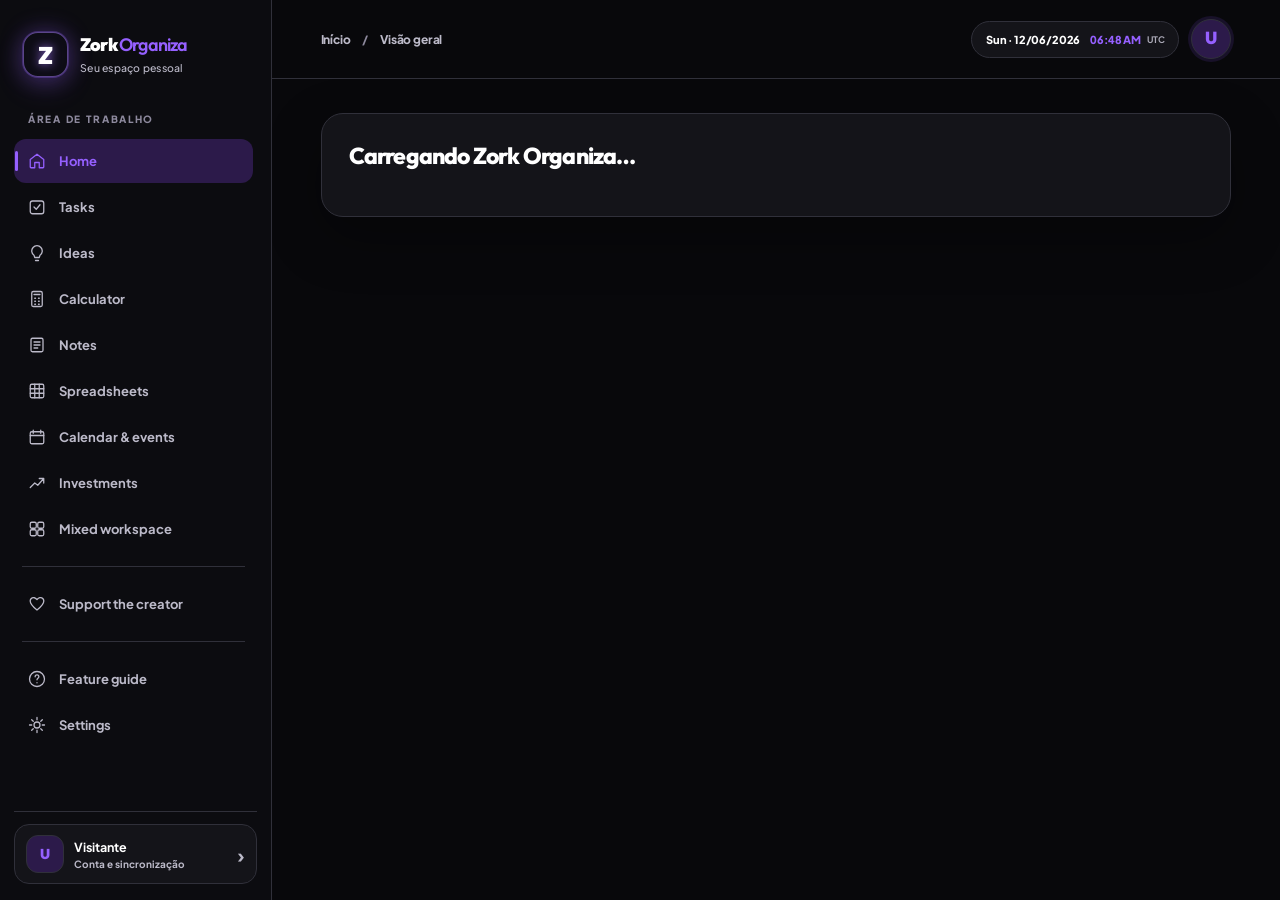
==== commit 5ad577fa: "Add files via upload" ====
--- a/index.html
+++ b/index.html
@@ -17,9 +17,9 @@
 body[data-style='retro']{--radius:5px;--radius-sm:3px;font-family:'Segoe UI',Tahoma,sans-serif}
 body[data-style='retro'] .card,body[data-style='retro'] .sidebar,body[data-style='retro'] .panel,body[data-style='retro'] .modal,body[data-style='retro'] .sheet-wrap{box-shadow:inset 0 1px rgba(255,255,255,.055),var(--shadow)}
 *{box-sizing:border-box}html{scroll-behavior:smooth}body{margin:0;background:var(--bg);color:var(--text);min-width:320px}button,input,select,textarea{font:inherit}button{cursor:pointer}button:disabled{opacity:.45;cursor:not-allowed}input,textarea,select{outline:0}a{color:var(--accent);text-decoration:none}a:hover{text-decoration:underline}h1,h2,h3,h4,p{margin-top:0}h1,h2,h3{letter-spacing:-.035em}h1,h2{font-family:Manrope,'DM Sans',sans-serif}h1{font-size:clamp(26px,3vw,37px);line-height:1.16;font-weight:800}h2{font-size:20px;font-weight:800}h3{font-size:16px;font-weight:750}small{font-size:11px}::selection{background:var(--accent);color:var(--accent-ink)}::-webkit-scrollbar{width:9px;height:9px}::-webkit-scrollbar-thumb{background:var(--stroke);border-radius:20px}::-webkit-scrollbar-track{background:transparent}
-.app{min-height:100vh;display:flex}.sidebar{width:253px;background:var(--side);border-right:1px solid var(--stroke);position:fixed;inset:0 auto 0 0;z-index:15;display:flex;flex-direction:column;padding:30px 14px 18px}.brand{display:flex;align-items:center;gap:12px;margin:1px 9px 44px}.brand-mark{height:41px;width:41px;border-radius:13px;background:var(--accent);color:var(--accent-ink);display:grid;place-items:center;font-weight:900;font-family:Manrope;font-size:21px;letter-spacing:-.13em;padding-right:3px}.brand-mark span{color:#6e50b5}.brand strong{display:block;font-family:Manrope;font-size:17px;letter-spacing:-.06em}.brand strong span{font-weight:500}.brand small{color:var(--muted);display:block;margin-top:2px}.nav-overline{padding:0 17px;color:var(--subtle);font-size:10px;font-weight:800;letter-spacing:.145em;margin-bottom:13px}.nav-item{display:flex;gap:12px;align-items:center;width:100%;background:none;border:0;text-align:left;color:var(--muted);padding:12px 15px;border-radius:11px;min-height:43px;margin:2px 0;font-size:13.5px;font-weight:650;transition:.18s}.nav-item svg{width:18px;height:18px;stroke-width:1.7;flex:none}.nav-item.active{background:var(--accent-soft);color:var(--accent)}.nav-item:hover:not(.active){background:var(--surface2);color:var(--text)}.nav-divider{margin:18px 14px;border-bottom:1px solid var(--stroke)}.side-bottom{margin-top:auto}.backup-state{padding:11px 13px;color:var(--muted);font-size:11.5px;display:flex;align-items:center;gap:8px}.state-dot{width:6px;height:6px;flex:none;border-radius:50%;background:var(--mint)}.account-mini{display:flex;align-items:center;width:100%;text-align:left;background:var(--surface);border:1px solid var(--stroke);color:var(--text);border-radius:12px;padding:11px;gap:10px}.account-mini .avatar,.top-avatar{background:var(--accent-soft);color:var(--accent);display:grid;place-items:center;font-weight:800;border:1px solid var(--stroke);flex:none}.account-mini .avatar{width:34px;height:34px;border-radius:10px}.account-mini strong,.account-mini small{display:block}.account-mini strong{font-size:12px}.account-mini small{margin-top:3px;color:var(--muted)}.mini-arrow{margin-left:auto;font-size:20px;color:var(--muted)}
+.app{min-height:100vh;display:flex}.sidebar{width:253px;background:var(--side);border-right:1px solid var(--stroke);position:fixed;inset:0 auto 0 0;z-index:15;display:flex;flex-direction:column;padding:30px 14px 18px}.brand{display:flex;align-items:center;gap:12px;margin:1px 9px 44px}.brand-mark{height:41px;width:41px;border-radius:13px;background:#0d0d12;color:#fff;display:grid;place-items:center;font-weight:900;font-family:Outfit,Manrope,sans-serif;font-size:21px;letter-spacing:0;padding:0;border:1px solid color-mix(in srgb,var(--accent) 40%, white 10%);box-shadow:0 0 0 1px color-mix(in srgb,var(--accent) 22%, transparent),0 0 18px color-mix(in srgb,var(--accent) 40%, transparent), inset 0 0 14px rgba(255,255,255,.06)}.brand-mark .logo-z{color:#fff;text-shadow:0 0 8px color-mix(in srgb,var(--accent) 55%, white 10%),0 0 22px color-mix(in srgb,var(--accent) 42%, transparent);font-weight:900;line-height:1}.brand strong{display:block;font-family:Manrope;font-size:17px;letter-spacing:-.06em}.brand strong span{font-weight:500}.brand small{color:var(--muted);display:block;margin-top:2px}.nav-overline{padding:0 17px;color:var(--subtle);font-size:10px;font-weight:800;letter-spacing:.145em;margin-bottom:13px}.nav-item{display:flex;gap:12px;align-items:center;width:100%;background:none;border:0;text-align:left;color:var(--muted);padding:12px 15px;border-radius:11px;min-height:43px;margin:2px 0;font-size:13.5px;font-weight:650;transition:.18s}.nav-item svg{width:18px;height:18px;stroke-width:1.7;flex:none}.nav-item.active{background:var(--accent-soft);color:var(--accent)}.nav-item:hover:not(.active){background:var(--surface2);color:var(--text)}.nav-divider{margin:18px 14px;border-bottom:1px solid var(--stroke)}.side-bottom{margin-top:auto}.backup-state{padding:11px 13px;color:var(--muted);font-size:11.5px;display:flex;align-items:center;gap:8px}.state-dot{width:6px;height:6px;flex:none;border-radius:50%;background:var(--mint)}.account-mini{display:flex;align-items:center;width:100%;text-align:left;background:var(--surface);border:1px solid var(--stroke);color:var(--text);border-radius:12px;padding:11px;gap:10px}.account-mini .avatar,.top-avatar{background:var(--accent-soft);color:var(--accent);display:grid;place-items:center;font-weight:800;border:1px solid var(--stroke);flex:none}.account-mini .avatar{width:34px;height:34px;border-radius:10px}.account-mini strong,.account-mini small{display:block}.account-mini strong{font-size:12px}.account-mini small{margin-top:3px;color:var(--muted)}.mini-arrow{margin-left:auto;font-size:20px;color:var(--muted)}
 .main-shell{margin-left:253px;width:calc(100% - 253px);min-height:100vh}.topbar{height:75px;border-bottom:1px solid var(--stroke);display:flex;align-items:center;justify-content:space-between;padding:0 clamp(24px,4vw,56px);background:var(--bg);position:sticky;top:0;z-index:10}.breadcrumbs{font-size:12px;color:var(--muted);font-weight:700}.breadcrumbs span{margin:0 10px;color:var(--subtle)}.topbar-right{display:flex;align-items:center;gap:17px}.top-pill{background:var(--surface);color:var(--muted);border:1px solid var(--stroke);padding:8px 12px;border-radius:999px;font-size:11px;font-weight:750}.top-avatar{width:34px;height:34px;border-radius:50%;cursor:pointer}.mobile-menu{display:none!important}#main{width:min(1400px,100%);padding:40px clamp(24px,4vw,56px) 90px;margin:auto;min-height:calc(100vh - 75px)}
-.page-heading{display:flex;justify-content:space-between;gap:20px;align-items:flex-start;margin-bottom:27px}.page-heading h1{margin-bottom:8px}.page-heading p{color:var(--muted);margin:0;font-size:13.5px;line-height:1.6;max-width:670px}.eyebrow{text-transform:uppercase;letter-spacing:.16em;font-size:10px;font-weight:800;color:var(--accent);margin:0 0 12px}.heading-actions{display:flex;align-items:center;gap:9px;flex-wrap:wrap}.btn{background:var(--surface2);color:var(--text);border:1px solid var(--stroke);border-radius:var(--radius-sm);padding:11px 15px;display:inline-flex;align-items:center;justify-content:center;gap:8px;min-height:40px;font-weight:750;font-size:12px;transition:transform .17s,background .17s}.btn:hover{background:var(--surface3);transform:translateY(-1px);text-decoration:none}.btn-primary{background:var(--accent);color:var(--accent-ink);border-color:transparent}.btn-primary:hover{background:var(--accent);filter:brightness(1.08)}.btn-danger{color:var(--red)}.btn-small{padding:8px 11px;min-height:32px}.btn svg,.icon-btn svg{width:16px;height:16px}.icon-btn{width:36px;height:36px;display:inline-grid;place-items:center;border-radius:10px;border:1px solid var(--stroke);background:var(--surface2);color:var(--text);flex:none}.icon-btn:hover{background:var(--surface3)}.card,.panel{background:var(--surface);border:1px solid var(--stroke);border-radius:var(--radius);box-shadow:var(--shadow)}.card{padding:22px}.panel{padding:26px}.card-head{display:flex;align-items:center;justify-content:space-between;gap:15px;margin-bottom:18px}.card-head h3{margin:0}.card-head .btn{flex:none}.section-head{display:flex;justify-content:space-between;align-items:center;margin:32px 0 17px;gap:15px}.section-head h2{font-size:18px;margin:0}.muted{color:var(--muted)}.tiny{font-size:11px}.text-accent{color:var(--accent)}.text-mint{color:var(--mint)}.no-margin{margin:0}.divider{height:1px;background:var(--stroke);margin:19px 0}.badge{display:inline-flex;align-items:center;border-radius:999px;padding:6px 10px;font-size:10px;font-weight:800;background:var(--accent-soft);color:var(--accent)}.empty{display:flex;flex-direction:column;align-items:center;text-align:center;justify-content:center;padding:38px 20px;color:var(--muted)}.empty-icon{font-size:24px;margin-bottom:12px}.empty strong{color:var(--text);margin-bottom:7px}.empty p{max-width:330px;font-size:12px;line-height:1.6}
+.page-heading{display:flex;justify-content:space-between;gap:20px;align-items:flex-start;margin-bottom:27px}.page-heading h1{margin-bottom:8px}.page-heading p{color:var(--muted);margin:0;font-size:13.5px;line-height:1.6;max-width:670px}.eyebrow{text-transform:uppercase;letter-spacing:.16em;font-size:10px;font-weight:800;color:var(--accent);margin:0 0 12px}.heading-actions{display:flex;align-items:center;gap:9px;flex-wrap:wrap}.btn{background:var(--surface2);color:var(--text);border:1px solid var(--stroke);border-radius:var(--radius-sm);padding:11px 15px;display:inline-flex;align-items:center;justify-content:center;gap:8px;min-height:40px;font-weight:750;font-size:12px;transition:transform .17s,background .17s}.btn:hover{background:var(--surface3);transform:translateY(-1px);text-decoration:none}.btn-primary{background:var(--accent);color:var(--accent-ink);border-color:transparent}.btn-primary:hover{background:var(--accent);filter:brightness(1.08)}.btn-danger{color:var(--red)}.btn-small{padding:8px 11px;min-height:32px}.btn svg,.icon-btn svg{width:16px;height:16px}.icon-btn{width:36px;height:36px;display:inline-grid;place-items:center;border-radius:10px;border:1px solid var(--stroke);background:var(--surface2);color:var(--text);flex:none}.icon-btn:hover{background:var(--surface3)}.card,.panel{background:var(--surface);border:1px solid var(--stroke);border-radius:var(--radius);box-shadow:var(--shadow)}.card{padding:22px}.panel{padding:26px}.card-head{display:flex;align-items:center;justify-content:space-between;gap:15px;margin-bottom:18px}.card-head h3{margin:0}.card-head .btn{flex:none}.section-head{display:flex;justify-content:space-between;align-items:center;margin:32px 0 17px;gap:15px}.section-head h2{font-size:18px;margin:0}.muted{color:var(--muted)}.tiny{font-size:11px}.text-accent{color:var(--accent)}.text-mint{color:var(--mint)}.no-margin{margin:0}.divider{height:1px;background:var(--stroke);margin:19px 0}.badge{display:inline-flex;align-items:center;border-radius:999px;padding:6px 10px;font-size:10px;font-weight:800;background:var(--accent-soft);color:var(--accent)}.empty{display:flex;flex-direction:column;align-items:center;text-align:center;justify-content:center;padding:38px 20px;color:var(--muted)}.empty-icon{width:42px;height:42px;border-radius:14px;margin:0 auto 12px;display:grid;place-items:center;background:var(--surface2);color:var(--accent);border:1px solid var(--stroke)}.empty strong{color:var(--text);margin-bottom:7px}.empty p{max-width:330px;font-size:12px;line-height:1.6}
 .hero{border-radius:23px;background:#23212e;color:#f7f5ff;padding:38px 41px;position:relative;overflow:hidden;min-height:251px;display:flex;align-items:center;border:1px solid #3c354b}.hero:after{content:'';position:absolute;right:0;top:0;width:40%;height:100%;opacity:.7;background:radial-gradient(circle at 75% 40%,#8b73c0 1px,transparent 2px) 10px 20px / 48px 48px,radial-gradient(ellipse at 60% 55%,#6c538c65,transparent 61%)}.hero-inner{position:relative;z-index:1;max-width:590px}.hero .eyebrow{color:#cbb7ff}.hero h1{font-size:clamp(25px,3vw,37px);margin-bottom:13px}.hero p{color:#bbb3cb;line-height:1.7;font-size:13px;max-width:540px}.hero .btn{margin-top:9px}.hero-decor{position:absolute;right:8%;top:24%;z-index:1;width:160px;height:160px;border-radius:50%;border:1px solid #c8aafa55;box-shadow:0 0 0 25px #bea4ff09,0 0 0 50px #bea4ff0c;display:grid;place-items:center;font-size:80px;color:#b999ee55;font-family:Manrope;font-weight:900}.stats-grid{display:grid;grid-template-columns:repeat(4,minmax(0,1fr));gap:13px;margin-top:18px}.stat-card{padding:19px 21px}.stat-icon{display:grid;place-items:center;width:33px;height:33px;border-radius:10px;background:var(--surface2);margin-bottom:20px;color:var(--accent)}.stat-icon svg{width:18px;height:18px}.stat-number{font-family:Manrope;font-size:27px;font-weight:800;letter-spacing:-.055em;margin-bottom:5px}.stat-label{font-size:11.5px;color:var(--muted);font-weight:650}.dashboard-grid{display:grid;grid-template-columns:1.4fr 1fr;gap:17px}.task-line{display:flex;align-items:center;gap:11px;padding:12px 0;border-bottom:1px solid var(--stroke)}.task-line:last-child{border-bottom:0}.check-ui{width:18px;height:18px;accent-color:var(--accent);cursor:pointer;flex:none}.task-title.done{text-decoration:line-through;color:var(--subtle)}.task-title{flex:1;font-size:12.5px;min-width:0;overflow:hidden;text-overflow:ellipsis;white-space:nowrap}.task-date{font-size:10px;color:var(--muted)}.progress-track{height:7px;background:var(--surface3);border-radius:50px;overflow:hidden}.progress-fill{height:100%;background:var(--accent);border-radius:50px;transition:width .25s}.feature-list{display:grid;gap:11px}.feature-item{display:flex;gap:12px;align-items:flex-start;padding:12px;border-radius:12px;background:var(--surface2)}.feature-icon{font-size:17px;flex:none}.feature-item strong{font-size:12px}.feature-item p{font-size:11px;color:var(--muted);line-height:1.5;margin:4px 0 0}
 .form-input,.form-textarea,.form-select{width:100%;border:1px solid var(--stroke);border-radius:var(--radius-sm);padding:11px 13px;background:var(--surface2);color:var(--text);font-size:12.5px;min-height:41px}.form-input:focus,.form-textarea:focus,.form-select:focus{border-color:var(--accent)}.form-textarea{resize:vertical;min-height:90px;line-height:1.55}.form-label{display:block;font-size:11px;font-weight:750;color:var(--muted);margin-bottom:8px}.form-group{margin-bottom:15px}.form-row{display:flex;gap:10px;align-items:center}.form-row>*{min-width:0}.form-grid{display:grid;grid-template-columns:repeat(2,minmax(0,1fr));gap:15px}.segmented{display:inline-flex;align-items:center;gap:4px;background:var(--surface2);border-radius:var(--radius-sm);padding:4px;border:1px solid var(--stroke);flex-wrap:wrap}.segmented button{border:none;border-radius:8px;color:var(--muted);background:transparent;padding:9px 12px;font-size:11.5px;font-weight:750}.segmented button.selected{background:var(--surface3);color:var(--text);box-shadow:0 2px 7px #00000012}.toolbar{display:flex;gap:9px;align-items:center;flex-wrap:wrap;margin-bottom:17px}.toolbar .search{flex:1;min-width:150px;max-width:430px}.toolbar select{min-width:140px}.split-grid{display:grid;grid-template-columns:1.25fr .75fr;gap:18px}.stack{display:grid;gap:13px}.item-list{display:grid;gap:9px}.list-card{display:flex;align-items:center;gap:12px;background:var(--surface);border:1px solid var(--stroke);border-radius:var(--radius-sm);padding:13px 15px}.list-card .grow{flex:1;min-width:0}.list-card strong{font-size:12.5px;display:block;overflow:hidden;text-overflow:ellipsis}.list-card small{color:var(--muted);display:block;margin-top:4px}.mini-label{font-size:10px;color:var(--muted);font-weight:750;text-transform:uppercase;letter-spacing:.09em}.pill{border-radius:100px;background:var(--surface2);border:1px solid var(--stroke);padding:5px 9px;font-size:10px;color:var(--muted);font-weight:700}.pill.purple{background:var(--accent-soft);color:var(--accent)}
 .note-grid{display:grid;grid-template-columns:repeat(3,minmax(0,1fr));gap:15px;align-items:start}.note-card{background:var(--surface);border:1px solid var(--stroke);border-radius:var(--radius);overflow:hidden;min-height:198px;transition:transform .2s}.note-card:hover{transform:translateY(-2px)}.note-card .note-top{display:flex;align-items:center;justify-content:space-between;padding:14px 14px 0}.note-card input,.note-card textarea{border:0;background:none;color:inherit;width:100%;resize:none;outline:none;display:block}.note-card .note-title{padding:10px 16px 2px;font-size:13px;font-weight:800}.note-card .note-content{padding:8px 16px 12px;min-height:110px;line-height:1.6;font-size:12px}.note-card .note-foot{border-top:1px solid #8882;display:flex;justify-content:space-between;align-items:center;padding:9px 12px}.note-card .note-foot button{background:none;border:0;color:inherit;opacity:.7}.note-card[data-color='rose']{background:#39252e;color:#fff1f5;border-color:#6b3f50}.note-card[data-color='lavender']{background:#312841;color:#f9f0ff;border-color:#544069}.note-card[data-color='sage']{background:#233a32;color:#edfff5;border-color:#3b6050}.note-card[data-color='gold']{background:#403321;color:#fff6df;border-color:#65502b}body[data-theme='light'] .note-card[data-color='rose'],body[data-theme='galaxy'] .note-card[data-color='rose']{background:#ffe3ea;color:#522d3b;border-color:#f4c8d4}body[data-theme='light'] .note-card[data-color='lavender'],body[data-theme='galaxy'] .note-card[data-color='lavender']{background:#eee1ff;color:#46345d;border-color:#dbc8f4}body[data-theme='light'] .note-card[data-color='sage'],body[data-theme='galaxy'] .note-card[data-color='sage']{background:#dff6eb;color:#285641;border-color:#c6e6d3}body[data-theme='light'] .note-card[data-color='gold'],body[data-theme='galaxy'] .note-card[data-color='gold']{background:#fff0cc;color:#645030;border-color:#f3dda3}.color-row{display:flex;gap:7px;align-items:center}.color-dot{width:19px;height:19px;border-radius:50%;border:2px solid #ffffff45;cursor:pointer}.color-dot.current{outline:2px solid var(--accent);outline-offset:2px}
@@ -50,25 +50,25 @@
 h1{font-weight:800;font-size:clamp(31px,3.3vw,46px);line-height:1.10}h2{font-weight:800;font-size:23px}h3{font-weight:750;font-size:17px}
 button{font-weight:700}button:focus-visible,a:focus-visible,input:focus-visible,textarea:focus-visible,select:focus-visible{outline:2px solid var(--accent);outline-offset:3px}
 .sidebar{width:272px;background:var(--side);padding:25px 14px 16px}.main-shell{margin-left:272px;width:calc(100% - 272px)}
-.brand{gap:12px;margin:0 8px 31px;padding:7px 1px 5px;min-height:56px}.brand-mark{height:45px;width:45px;border-radius:15px;background:linear-gradient(145deg,#ae7aff,#7630ec);color:#fff;box-shadow:0 9px 25px #8b4aff40;font-size:24px;letter-spacing:normal;padding:0;overflow:hidden;display:grid;place-items:center}.brand strong{font-weight:900;font-size:18px;letter-spacing:-.045em;line-height:1.15}.brand strong span{font-weight:600}.brand small{font-size:10.5px;letter-spacing:.025em;margin-top:5px}
+.brand{gap:12px;margin:0 8px 31px;padding:7px 1px 5px;min-height:56px}.brand-mark{height:45px;width:45px;border-radius:15px;background:#0c0c12;color:#fff;box-shadow:0 0 0 1px color-mix(in srgb,var(--accent) 28%, transparent),0 10px 28px color-mix(in srgb,var(--accent) 18%, transparent),0 0 24px color-mix(in srgb,var(--accent) 32%, transparent);font-size:24px;letter-spacing:normal;padding:0;overflow:hidden;display:grid;place-items:center}.brand strong{font-weight:900;font-size:18px;letter-spacing:-.045em;line-height:1.15}.brand strong span{font-weight:600;color:var(--accent)}.brand small{font-size:10.5px;letter-spacing:.025em;margin-top:5px}
 .nav-overline{color:var(--subtle);margin:0 0 12px;padding-left:14px;letter-spacing:.17em;font-size:10px}.sidebar nav{overflow-y:auto;overflow-x:hidden;min-height:0;scrollbar-width:thin;flex:1;padding:0 4px 16px 0}.nav-item{font-size:13px;min-height:44px;font-weight:700;border-radius:12px;padding:12px 14px;gap:13px;position:relative;margin:2px 0;color:var(--muted)}.nav-item svg{width:18px;height:18px}.nav-item.active{background:var(--accent-soft);color:var(--accent)}.nav-item.active::before{content:'';position:absolute;left:1px;top:12px;bottom:12px;width:3px;background:var(--accent);border-radius:5px}.nav-divider{margin:15px 8px}.side-bottom{padding-top:12px;border-top:1px solid var(--stroke)}
 .account-mini{background:var(--surface);padding:10px 11px;border-radius:15px}.account-mini strong{font-size:12.5px}.account-mini small{font-size:10px}.account-mini .avatar,.top-avatar{background:var(--accent-soft);color:var(--accent);border:1px solid var(--stroke);overflow:hidden}.account-mini .avatar{width:38px;height:38px;border-radius:12px}.avatar-image{display:block;width:100%;height:100%;object-fit:cover}.avatar-glyph{font-size:1.35em;line-height:1}.avatar-letter{font-family:'Outfit',sans-serif;font-weight:850;font-size:1.23em;line-height:1;text-transform:uppercase}
 .topbar{height:79px;background:var(--bg);padding-inline:clamp(22px,3.8vw,58px);border-bottom:1px solid var(--stroke);gap:16px}.topbar-right{gap:12px}.breadcrumbs{font-size:12px;font-weight:750;white-space:nowrap;overflow:hidden;text-overflow:ellipsis}.top-pill{display:flex;align-items:center;gap:10px;background:var(--surface);padding:9px 14px;font-size:11px;color:var(--text);font-weight:800;white-space:nowrap;min-height:37px}.top-clock{display:inline-flex;align-items:center;gap:6px;color:var(--accent);font-variant-numeric:tabular-nums;font-weight:850}.timezone{font-size:9px;color:var(--muted);font-weight:700;opacity:.9}.top-avatar{width:40px;height:40px;border:1px solid var(--stroke);font-size:17px;box-shadow:0 0 0 3px rgba(138,84,255,.12)}
 #main{padding:34px clamp(22px,3.8vw,58px) 100px;min-height:calc(100vh - 79px);width:min(1550px,100%)}.page-heading{margin-bottom:28px}.page-heading h1{margin-bottom:9px}.page-heading p{font-size:13px;max-width:720px;line-height:1.75}.eyebrow{color:var(--accent);font-size:10px;font-weight:850;letter-spacing:.17em;margin-bottom:12px}
 .card,.panel{background:var(--surface);border-color:var(--stroke);box-shadow:var(--shadow);transition:border-color .18s,box-shadow .18s}.card:hover,.panel:hover{border-color:color-mix(in srgb,var(--accent) 26%,var(--stroke))}.card{padding:23px}.panel{padding:27px}.btn{font-family:'Plus Jakarta Sans',sans-serif;font-size:12px;font-weight:800;border-radius:var(--radius-sm);min-height:42px;padding:11px 16px;transition:background .2s,border-color .2s,transform .2s,box-shadow .2s}.btn-primary{background:linear-gradient(135deg,#a36cff,#7c3aed);color:#fff;border:1px solid transparent;box-shadow:0 6px 20px rgba(117,55,228,.22)}.btn-primary:hover{background:linear-gradient(135deg,#b584ff,#8c4bfd);box-shadow:0 8px 24px rgba(117,55,228,.32)}.icon-btn{border-radius:11px}.form-input,.form-textarea,.form-select{border-radius:var(--radius-sm)}
-.hero{position:relative;min-height:298px;display:flex;align-items:center;padding:43px clamp(28px,4vw,55px);border-radius:26px;background:radial-gradient(circle at 75% 18%,rgba(168,95,255,.40),transparent 33%),linear-gradient(111deg,#241346 0%,#32155f 52%,#5631ab 100%);border:1px solid #6842ab;box-shadow:inset 0 1px rgba(255,255,255,.10),0 22px 55px rgba(85,34,153,.2);color:#fff;isolation:isolate;overflow:hidden}.hero::before{content:'';position:absolute;inset:0;background-image:radial-gradient(rgba(255,255,255,.18) 1px,transparent 1px);background-size:25px 25px;opacity:.18;mask-image:linear-gradient(to right,transparent 12%,#000)}.hero::after{content:'';position:absolute;inset:auto -10% -68% auto;width:65%;aspect-ratio:1;border:1px solid rgba(210,179,255,.3);border-radius:50%;background:transparent;box-shadow:0 0 0 62px rgba(177,102,255,.05),0 0 0 132px rgba(180,100,255,.05);opacity:1}.hero-inner{max-width:min(650px,74%);z-index:2}.hero .eyebrow{color:#dfc8ff;margin-bottom:16px}.hero h1{font-size:clamp(34px,3.6vw,53px);line-height:1.06;letter-spacing:-.035em;margin:0 0 18px;color:#fff}.hero p{font-size:13px;line-height:1.85;max-width:575px;color:#eadff7;margin:0 0 24px}.hero .btn-primary{background:#fff;color:#422073;box-shadow:0 9px 28px #1c103345}.hero .btn-primary:hover{background:#f3eaff}.hero-decor{position:absolute;right:6%;top:50%;transform:translateY(-50%);z-index:1;font-size:initial;opacity:1;pointer-events:none}.hero-orb{display:grid;place-items:center;width:clamp(115px,13vw,210px);height:clamp(115px,13vw,210px);background:linear-gradient(145deg,#b46fff,#7338ec);border:9px solid rgba(246,220,255,.15);border-radius:37%;box-shadow:0 20px 70px rgba(6,2,26,.23),0 0 0 16px rgba(255,255,255,.06);color:#fff;font-size:clamp(52px,8vw,110px);font-family:'Outfit',sans-serif;font-weight:800;transform:rotate(-10deg);overflow:hidden}.hero-orb .avatar-image{transform:rotate(10deg) scale(1.2)}.hero-orb .avatar-letter,.hero-orb .avatar-glyph{transform:rotate(10deg)}
-.stat-number{font-size:30px;font-weight:850}.stat-card{min-height:152px}.stat-icon{background:var(--accent-soft);color:var(--accent);border-radius:13px}.stats-grid{gap:15px}.section-head{margin-top:35px}.feature-icon{color:var(--accent)}.progress-fill{background:linear-gradient(90deg,#8b45ff,#b18aff)}.check-ui{accent-color:var(--accent)}
+.hero{position:relative;min-height:298px;display:flex;align-items:center;padding:43px clamp(28px,4vw,55px);border-radius:26px;background:radial-gradient(circle at 75% 18%,rgba(168,95,255,.40),transparent 33%),linear-gradient(111deg,#241346 0%,#32155f 52%,#5631ab 100%);border:1px solid #6842ab;box-shadow:inset 0 1px rgba(255,255,255,.10),0 22px 55px rgba(85,34,153,.2);color:#fff;isolation:isolate;overflow:hidden}.hero::before{content:'';position:absolute;inset:0;background-image:radial-gradient(rgba(255,255,255,.18) 1px,transparent 1px);background-size:25px 25px;opacity:.18;mask-image:linear-gradient(to right,transparent 12%,#000)}.hero::after{content:'';position:absolute;inset:auto -10% -68% auto;width:65%;aspect-ratio:1;border:1px solid rgba(210,179,255,.3);border-radius:50%;background:transparent;box-shadow:0 0 0 62px rgba(177,102,255,.05),0 0 0 132px rgba(180,100,255,.05);opacity:1}.hero-inner{max-width:min(760px,100%);z-index:2}.hero .eyebrow{color:#dfc8ff;margin-bottom:16px}.hero h1{font-size:clamp(34px,3.6vw,53px);line-height:1.06;letter-spacing:-.035em;margin:0 0 18px;color:#fff}.hero p{font-size:13px;line-height:1.85;max-width:575px;color:#eadff7;margin:0 0 24px}.hero .btn-primary{background:#fff;color:#422073;box-shadow:0 9px 28px #1c103345}.hero .btn-primary:hover{background:#f3eaff}.hero-decor{display:none}
+.stat-number{font-size:30px;font-weight:850}.stat-card{min-height:152px}.stat-icon{background:var(--accent-soft);color:var(--accent);border-radius:13px}.stats-grid{gap:15px}.section-head{margin-top:35px}.feature-icon{width:34px;height:34px;border-radius:11px;display:grid;place-items:center;background:var(--accent-soft);color:var(--accent);border:1px solid var(--stroke);flex:none}.progress-fill{background:linear-gradient(90deg,#8b45ff,#b18aff)}.check-ui{accent-color:var(--accent)}
 .reveal-on-scroll{opacity:0;transform:translateY(18px);transition:opacity .55s cubic-bezier(.2,.7,.2,1),transform .6s cubic-bezier(.2,.7,.2,1);transition-delay:var(--reveal-delay,0ms)}.reveal-on-scroll.is-visible{opacity:1;transform:translateY(0)}.fade-rise{animation:fadeInUp .45s ease-out both}@keyframes fadeInUp{from{opacity:0;translate:0 10px}to{opacity:1;translate:0 0}}
 .settings-stack{max-width:1060px}.profile-hero{display:flex;align-items:center;gap:19px;flex-wrap:wrap;padding:20px;border-radius:17px;background:var(--surface2);border:1px solid var(--stroke);margin:13px 0 22px}.profile-preview{width:78px;height:78px;flex:none;border-radius:24px;display:grid;place-items:center;font-size:43px;font-weight:850;color:var(--accent);background:var(--accent-soft);border:1px solid var(--stroke);overflow:hidden}.profile-preview .avatar-letter{font-size:1.25em}.profile-preview .avatar-image{object-fit:cover}.profile-hero h3{margin:0 0 5px}.profile-hero p{margin:0;font-size:12px;color:var(--muted)}.profile-tools{display:grid;grid-template-columns:minmax(0,1fr) auto;align-items:end;gap:16px;margin:15px 0}.icon-choices{display:flex;gap:8px;flex-wrap:wrap;margin:11px 0 7px}.profile-icon{width:43px;height:43px;flex:none;border:1px solid var(--stroke);border-radius:12px;background:var(--surface2);color:var(--text);font-size:20px;font-family:'Outfit';font-weight:800}.profile-icon.active,.profile-icon:hover{border-color:var(--accent);color:var(--accent);background:var(--accent-soft)}.file-label{display:inline-flex;align-items:center;gap:8px;cursor:pointer}.file-label input{display:none}.profile-action-row{display:flex;flex-wrap:wrap;gap:9px;margin:17px 0 3px}.regional-grid{display:grid;grid-template-columns:repeat(2,minmax(0,1fr));gap:16px}.regional-grid select{width:100%}.account-status-line{color:var(--muted);font-size:11px;margin-top:12px}
 body[data-theme='galaxy'] .hero{background:radial-gradient(circle at 82% 15%,rgba(235,148,255,.42),transparent 45%),linear-gradient(110deg,#5630a5,#9447c8);border-color:#9a66df}
 body[data-theme='galaxy-night'] .hero{background:radial-gradient(circle at 78% 20%,rgba(205,91,255,.25),transparent 43%),linear-gradient(112deg,#251252,#542189 65%,#3e2180);border-color:#7741aa}
 @media(max-width:1150px){.sidebar{width:244px}.main-shell{margin-left:244px;width:calc(100% - 244px)}.brand strong{font-size:16px}.top-pill{padding:8px 10px}.timezone{display:none}}
 @media(max-width:900px){.sidebar{width:275px}.main-shell{width:100%;margin-left:0}.topbar{height:69px;padding-inline:18px}.mobile-menu{display:inline-grid!important}.top-pill{font-size:10.5px}.hero{min-height:270px;padding:32px}.hero-inner{max-width:78%}.hero-orb{width:120px;height:120px;font-size:57px}.hero-decor{right:3%}#main{padding:27px 18px 80px}}
-@media(max-width:640px){.topbar{gap:7px}.breadcrumbs{font-size:11px}.topbar-right{gap:8px}.top-pill{font-size:10px;padding:7px 9px;gap:6px}.top-avatar{width:34px;height:34px}.hero{padding:31px 25px;min-height:310px}.hero-inner{max-width:100%}.hero h1{font-size:clamp(32px,8vw,43px);max-width:490px}.hero p{max-width:95%;font-size:12.5px}.hero-decor{opacity:.13;right:-8%;top:38%}.hero-orb{height:190px;width:190px;font-size:90px}.regional-grid,.profile-tools{grid-template-columns:1fr}.profile-preview{width:65px;height:65px;font-size:34px}.page-heading h1{font-size:32px}.card,.panel{padding:19px}.stat-card{min-height:133px}.stat-number{font-size:26px}}
+@media(max-width:640px){.topbar{gap:7px}.breadcrumbs{font-size:11px}.topbar-right{gap:8px}.top-pill{font-size:10px;padding:7px 9px;gap:6px}.top-avatar{width:34px;height:34px}.hero{padding:31px 25px;min-height:250px}.hero-inner{max-width:100%}.hero h1{font-size:clamp(32px,8vw,43px);max-width:490px}.hero p{max-width:95%;font-size:12.5px}.regional-grid,.profile-tools{grid-template-columns:1fr}.profile-preview{width:65px;height:65px;font-size:34px}.page-heading h1{font-size:32px}.card,.panel{padding:19px}.stat-card{min-height:133px}.stat-number{font-size:26px}}
 @media(max-width:395px){.breadcrumbs{max-width:86px}.top-pill{font-size:9px}.top-clock{font-size:9px}}
 @media(prefers-reduced-motion:reduce){*,*:before,*:after{animation:none!important;transition:none!important;scroll-behavior:auto!important}.reveal-on-scroll{opacity:1!important;transform:none!important}}
 
-.brand-mark .avatar-glyph,.brand-mark .avatar-letter{color:#fff}.top-pill{display:flex!important}
+.brand-mark .avatar-glyph,.brand-mark .avatar-letter{color:#fff}.top-pill{display:flex!important}.avatar-fallback{font-family:'Outfit',sans-serif;font-weight:850;font-size:1.02em;line-height:1;text-transform:uppercase}
 
 </style>
   <title>Zork Organiza — seu espaço, seu ritmo.</title>
@@ -76,15 +76,15 @@
 <body data-theme="dark" data-style="modern">
   <div class="app" id="app">
     <aside class="sidebar" id="sidebar">
-      <div class="brand"><div class="brand-mark" id="brand-mark"><span>✦</span></div><div><strong>Zork <span>Organiza</span></strong><small>Seu espaço pessoal</small></div></div>
+      <div class="brand"><div class="brand-mark" id="brand-mark"><span class="logo-z">Z</span></div><div><strong>Zork <span id="brand-suffix">Organiza</span></strong><small id="brand-tagline">Seu espaço pessoal</small></div></div>
       <div class="nav-overline">ÁREA DE TRABALHO</div>
       <nav id="nav" aria-label="Navegação principal">Carregando…</nav>
       <div class="side-bottom">
-        <button class="account-mini" id="account-mini" type="button"><div class="avatar">✦</div><span><strong>Visitante</strong><small>Conta e sincronização</small></span><span class="mini-arrow">›</span></button>
+        <button class="account-mini" id="account-mini" type="button"><div class="avatar"><span class="avatar-fallback">U</span></div><span><strong>Visitante</strong><small>Conta e sincronização</small></span><span class="mini-arrow">›</span></button>
       </div>
     </aside>
     <div class="main-shell">
-      <header class="topbar"><button class="icon-btn mobile-menu" id="menu-button" aria-label="Abrir menu" type="button">☰</button><div class="breadcrumbs" id="breadcrumbs">Início <span>/</span> Visão geral</div><div class="topbar-right"><div class="top-pill" aria-live="off"><time id="today-tag"></time><span class="top-clock"><span id="clock-tag">--:--</span><span class="timezone" id="timezone-tag"></span></span></div><button class="top-avatar" id="account-top" aria-label="Minha conta" type="button">✦</button></div></header>
+      <header class="topbar"><button class="icon-btn mobile-menu" id="menu-button" aria-label="Abrir menu" type="button">☰</button><div class="breadcrumbs" id="breadcrumbs">Início <span>/</span> Visão geral</div><div class="topbar-right"><div class="top-pill" aria-live="off"><time id="today-tag"></time><span class="top-clock"><span id="clock-tag">--:--</span><span class="timezone" id="timezone-tag"></span></span></div><button class="top-avatar" id="account-top" aria-label="Minha conta" type="button"><span class="avatar-fallback">U</span></button></div></header>
       <main id="main" tabindex="-1"><div class="panel"><h2>Carregando Zork Organiza…</h2></div></main>
     </div>
     <div class="sidebar-scrim" id="sidebar-scrim"></div>
@@ -216,13 +216,15 @@
 const titles=Object.fromEntries(navItems.map(x=>[x[0],x[1]]));
 let savedWordRange=null;let route='home',noteTab='keep',investTab='planner',selectedMonth=new Date().getMonth(),selectedYear=new Date().getFullYear(),selectedDay=localDate(),activeDoc=null,activeBook=null,activeSheet=0,activeCell='A1',showAllDocs=false,searchTasks='',statusTasks='all',calcText='0',calcResult='',calcHist='',docTimer,saveTimer,editPending=false,authTab='login';
 const curr=()=>db.getPrefs();
-let registerInProgress=false,registrationAvatarSymbol='initial',profilePromptFor=null;
+const appSuffix=()=>lang()==='en'?'Organize':'Organiza';
+const brandTagline=()=>tr('Seu espaço pessoal');
+let registerInProgress=false,profilePromptFor=null;
 // Progressive interface localization. User-authored text and editor content are not translated.
 const UI_TRANSLATIONS={
  en:{
  'Início':'Home','Rotinas':'Tasks','Ideias':'Ideas','Calculadora':'Calculator','Anotações':'Notes','Planilhas':'Spreadsheets','Datas e eventos':'Calendar & events','Investimentos':'Investments','Área mista':'Mixed workspace','Guia das funções':'Feature guide','Configurações':'Settings','Donation':'Support the creator',
  'Seu espaço pessoal':'Your personal space','ÁREA DE TRABALHO':'WORKSPACE','Conta e sincronização':'Account & sync','Visitante':'Guest','Conta conectada':'Connected account','Minha conta':'My account',
- 'SEJA BEM-VINDO AO SEU ESPAÇO':'WELCOME TO YOUR SPACE','Organize suas ideias.':'Organize your ideas.','Construa seu amanhã.':'Build your tomorrow.','Obrigado por fazer parte do Zork Organiza. Criei este espaço para facilitar o dia a dia, transformar planos em ações e ajudar cada pessoa a evoluir no próprio ritmo.':'Thank you for using Zork Organiza. I created this space to simplify everyday life, turn plans into action and help you grow at your own pace.','Começar a organizar':'Get organized','Tarefas concluídas':'Completed tasks','Ideias registradas':'Saved ideas','Anotações salvas':'Saved notes','Aportes registrados':'Recorded deposits','Seu dia, de forma simples':'Your day, made simple','Conhecer funções':'Explore features','Tarefas em andamento':'Upcoming tasks','Ver todas':'View all','Seu espaço, suas ferramentas':'Your space, your tools','Planejamento em um só lugar':'Everything in one place','Rotinas, anotações, planilhas e eventos sempre à mão.':'Tasks, notes, spreadsheets and events within reach.','Personalização completa':'Personalize everything','Quatro paletas e três estilos de interface.':'Four color themes and three interface styles.','Seus dados com você':'Your data, with you','Backup local ou sincronização em tempo real com conta configurada.':'Local backups or real-time sync with a connected account.','Tudo em dia':'All caught up','Adicione sua primeira tarefa em Rotinas.':'Add your first task under Tasks.',
+ 'SEJA BEM-VINDO AO SEU ESPAÇO':'WELCOME TO YOUR SPACE','Tudo no lugar.':'Everything in place.','Do seu jeito.':'Your way.','Organize tarefas, notas, planilhas e planos em um espaço mais limpo, rápido e agradável de usar.':'Organize tasks, notes, spreadsheets and plans in a cleaner, faster and more pleasant space.', 'Organize suas ideias.':'Organize your ideas.','Construa seu amanhã.':'Build your tomorrow.','Obrigado por fazer parte do Zork Organiza. Criei este espaço para facilitar o dia a dia, transformar planos em ações e ajudar cada pessoa a evoluir no próprio ritmo.':'Thank you for using Zork Organiza. I created this space to simplify everyday life, turn plans into action and help you grow at your own pace.','Começar a organizar':'Get organized','Tarefas concluídas':'Completed tasks','Ideias registradas':'Saved ideas','Anotações salvas':'Saved notes','Aportes registrados':'Recorded deposits','Seu dia, de forma simples':'Your day, made simple','Conhecer funções':'Explore features','Tarefas em andamento':'Upcoming tasks','Ver todas':'View all','Seu espaço, suas ferramentas':'Your space, your tools','Planejamento em um só lugar':'Everything in one place','Rotinas, anotações, planilhas e eventos sempre à mão.':'Tasks, notes, spreadsheets and events within reach.','Personalização completa':'Personalize everything','Quatro paletas e três estilos de interface.':'Four color themes and three interface styles.','Seus dados com você':'Your data, with you','Backup local ou sincronização em tempo real com conta configurada.':'Local backups or real-time sync with a connected account.','Tudo em dia':'All caught up','Adicione sua primeira tarefa em Rotinas.':'Add your first task under Tasks.',
  'Nova tarefa':'New task','Lista de tarefas':'Task list','O que precisa ser feito?':'What needs to be done?','Pesquisar tarefa...':'Search tasks...','Todas':'All','Pendentes':'Pending','Concluídas':'Completed','Concluído':'Completed','Sem prazo':'No deadline','Alta prioridade':'High priority','Baixa prioridade':'Low priority','Prioridade normal':'Normal priority','Nenhuma tarefa encontrada':'No tasks found','Altere a busca ou crie uma nova tarefa.':'Try another search or create a task.','Salvar tarefa':'Save task','Adicionar tarefa':'Add task','Título':'Title','Descrição':'Description','Prioridade':'Priority','Data':'Date','Salvar':'Save','Excluir':'Delete','Cancelar':'Cancel','Confirmar':'Confirm','Voltar':'Back','Abrir':'Open','Nova nota':'New note','Nova página':'New document','Nova planilha':'New spreadsheet',
  'Banco de ideias':'Idea board','Capture tudo o que vier à mente e transforme pensamentos em projetos.':'Capture your thoughts and turn them into projects.','Registrar uma ideia':'Capture an idea','Nome da ideia':'Idea name','Minhas ideias':'My ideas','Projeto':'Project','Pessoal':'Personal',
  'Faça suas contas do dia a dia com agilidade. Aceita teclado e operações matemáticas.':'Calculate easily with your keyboard and basic math operations.','Um pouco mais de precisão':'A little more precision','Bloco de notas':'Sticky notes','Word':'Documents','Word / Editor':'Documents / Editor','Escreva suas notas rapidamente e organize seus pensamentos.':'Capture quick thoughts and keep them organized.','Novo documento':'New document','Seus documentos':'Your documents','Ver mais':'Show more','Ver menos':'Show less','Editor de documentos':'Document editor','Formatação, texto, cores e salvamento automático.':'Text formatting, colors and automatic saving.','Salvo automaticamente':'Saved automatically','Salvando...':'Saving...','Sem título':'Untitled','Documento sem título':'Untitled document','Comece a escrever...':'Start writing...','Exportar':'Export','Imprimir':'Print','Negrito':'Bold','Itálico':'Italic','Sublinhado':'Underline','Cor do texto':'Text color',
@@ -239,7 +241,7 @@
  es:{
  'Início':'Inicio','Rotinas':'Tareas','Ideias':'Ideas','Calculadora':'Calculadora','Anotações':'Notas','Planilhas':'Hojas de cálculo','Datas e eventos':'Fechas y eventos','Investimentos':'Inversiones','Área mista':'Espacio mixto','Guia das funções':'Guía de funciones','Configurações':'Configuración','Donation':'Apoyar al creador',
  'Seu espaço pessoal':'Tu espacio personal','ÁREA DE TRABALHO':'ESPACIO DE TRABAJO','Conta e sincronização':'Cuenta y sincronización','Visitante':'Invitado','Conta conectada':'Cuenta conectada','Minha conta':'Mi cuenta',
- 'SEJA BEM-VINDO AO SEU ESPAÇO':'BIENVENIDO A TU ESPACIO','Organize suas ideias.':'Organiza tus ideas.','Construa seu amanhã.':'Construye tu mañana.','Obrigado por fazer parte do Zork Organiza. Criei este espaço para facilitar o dia a dia, transformar planos em ações e ajudar cada pessoa a evoluir no próprio ritmo.':'Gracias por usar Zork Organiza. Creé este espacio para facilitar el día a día, convertir planes en acciones y ayudarte a avanzar a tu propio ritmo.','Começar a organizar':'Empezar a organizar','Tarefas concluídas':'Tareas completadas','Ideias registradas':'Ideas guardadas','Anotações salvas':'Notas guardadas','Aportes registrados':'Aportes registrados','Seu dia, de forma simples':'Tu día, más simple','Conhecer funções':'Explorar funciones','Tarefas em andamento':'Tareas pendientes','Ver todas':'Ver todas','Seu espaço, suas ferramentas':'Tu espacio, tus herramientas','Planejamento em um só lugar':'Todo en un lugar','Rotinas, anotações, planilhas e eventos sempre à mão.':'Tareas, notas, hojas y eventos siempre a mano.','Personalização completa':'Personalización total','Quatro paletas e três estilos de interface.':'Cuatro temas y tres estilos de interfaz.','Seus dados com você':'Tus datos contigo','Backup local ou sincronização em tempo real com conta configurada.':'Copia local o sincronización en tiempo real con tu cuenta.','Tudo em dia':'Todo al día','Adicione sua primeira tarefa em Rotinas.':'Añade tu primera tarea en Tareas.',
+ 'SEJA BEM-VINDO AO SEU ESPAÇO':'BIENVENIDO A TU ESPACIO','Tudo no lugar.':'Todo en su lugar.','Do seu jeito.':'A tu manera.','Organize tarefas, notas, planilhas e planos em um espaço mais limpo, rápido e agradável de usar.':'Organiza tareas, notas, hojas y planes en un espacio más limpio, rápido y agradable de usar.','Organize suas ideias.':'Organiza tus ideas.','Construa seu amanhã.':'Construye tu mañana.','Obrigado por fazer parte do Zork Organiza. Criei este espaço para facilitar o dia a dia, transformar planos em ações e ajudar cada pessoa a evoluir no próprio ritmo.':'Gracias por usar Zork Organiza. Creé este espacio para facilitar el día a día, convertir planes en acciones y ayudarte a avanzar a tu propio ritmo.','Começar a organizar':'Empezar a organizar','Tarefas concluídas':'Tareas completadas','Ideias registradas':'Ideas guardadas','Anotações salvas':'Notas guardadas','Aportes registrados':'Aportes registrados','Seu dia, de forma simples':'Tu día, más simple','Conhecer funções':'Explorar funciones','Tarefas em andamento':'Tareas pendientes','Ver todas':'Ver todas','Seu espaço, suas ferramentas':'Tu espacio, tus herramientas','Planejamento em um só lugar':'Todo en un lugar','Rotinas, anotações, planilhas e eventos sempre à mão.':'Tareas, notas, hojas y eventos siempre a mano.','Personalização completa':'Personalización total','Quatro paletas e três estilos de interface.':'Cuatro temas y tres estilos de interfaz.','Seus dados com você':'Tus datos contigo','Backup local ou sincronização em tempo real com conta configurada.':'Copia local o sincronización en tiempo real con tu cuenta.','Tudo em dia':'Todo al día','Adicione sua primeira tarefa em Rotinas.':'Añade tu primera tarea en Tareas.',
  'Nova tarefa':'Nueva tarea','Lista de tarefas':'Lista de tareas','O que precisa ser feito?':'¿Qué tienes que hacer?','Pesquisar tarefa...':'Buscar tarea...','Todas':'Todas','Pendentes':'Pendientes','Concluídas':'Completadas','Concluído':'Completado','Sem prazo':'Sin fecha','Alta prioridade':'Alta prioridad','Baixa prioridade':'Baja prioridad','Prioridade normal':'Prioridad normal','Nenhuma tarefa encontrada':'No se encontraron tareas','Altere a busca ou crie uma nova tarefa.':'Prueba otra búsqueda o crea una tarea.','Salvar tarefa':'Guardar tarea','Adicionar tarefa':'Añadir tarea','Título':'Título','Descrição':'Descripción','Prioridade':'Prioridad','Data':'Fecha','Salvar':'Guardar','Excluir':'Eliminar','Cancelar':'Cancelar','Confirmar':'Confirmar','Voltar':'Volver','Abrir':'Abrir','Nova nota':'Nueva nota','Nova página':'Nuevo documento','Nova planilha':'Nueva hoja',
  'Banco de ideias':'Banco de ideas','Capture tudo o que vier à mente e transforme pensamentos em projetos.':'Anota tus pensamientos y conviértelos en proyectos.','Registrar uma ideia':'Registrar una idea','Nome da ideia':'Nombre de la idea','Minhas ideias':'Mis ideas','Projeto':'Proyecto','Pessoal':'Personal',
  'Faça suas contas do dia a dia com agilidade. Aceita teclado e operações matemáticas.':'Calcula con el teclado y operaciones matemáticas básicas.','Um pouco mais de precisão':'Un poco más de precisión','Bloco de notas':'Notas adhesivas','Word':'Documentos','Word / Editor':'Documentos / Editor','Escreva suas notas rapidamente e organize seus pensamentos.':'Escribe notas rápidas y organiza tus ideas.','Novo documento':'Nuevo documento','Seus documentos':'Tus documentos','Ver mais':'Ver más','Ver menos':'Ver menos','Editor de documentos':'Editor de documentos','Formatação, texto, cores e salvamento automático.':'Formato de texto, colores y guardado automático.','Salvo automaticamente':'Guardado automáticamente','Salvando...':'Guardando...','Sem título':'Sin título','Documento sem título':'Documento sin título','Comece a escrever...':'Empieza a escribir...','Exportar':'Exportar','Imprimir':'Imprimir','Negrito':'Negrita','Itálico':'Cursiva','Sublinhado':'Subrayado','Cor do texto':'Color del texto',
@@ -272,13 +274,10 @@
 function localize(root=document){document.documentElement.lang=locale();const d=UI_TRANSLATIONS[lang()];if(!d)return;const tw=document.createTreeWalker(root,NodeFilter.SHOW_TEXT,{acceptNode(node){const par=node.parentElement;if(!par||par.closest('[contenteditable="true"],textarea,script,style,code,.note-card,.word-page,.pix-code,[data-cell],.task-title,.event-description'))return NodeFilter.FILTER_REJECT;return NodeFilter.FILTER_ACCEPT}});const candidates=[];while(tw.nextNode())candidates.push(tw.currentNode);for(const node of candidates){const raw=node.textContent;const trimmed=raw.trim();if(!trimmed)continue;const translated=d[trimmed]||translateDynamicText(trimmed)||d[trimmed.replace(/:$/,'')]&&d[trimmed.replace(/:$/,'')]+':';if(translated)node.textContent=raw.replace(trimmed,translated)}root.querySelectorAll?.('[placeholder],[title],[aria-label]').forEach(el=>{if(el.closest('[contenteditable="true"]'))return;for(const attr of ['placeholder','title','aria-label']){const value=el.getAttribute(attr);if(value&&d[value])el.setAttribute(attr,d[value])}})}
 function formatShortDay(d){const fmt=curr().dateFormat||'local';if(fmt==='us')return `${String(d.getMonth()+1).padStart(2,'0')}/${String(d.getDate()).padStart(2,'0')}/${d.getFullYear()}`;if(fmt==='br')return `${String(d.getDate()).padStart(2,'0')}/${String(d.getMonth()+1).padStart(2,'0')}/${d.getFullYear()}`;return d.toLocaleDateString(locale(),{day:'2-digit',month:'2-digit',year:'numeric'})}
 function updateClock(){const top=$('#today-tag'),clock=$('#clock-tag'),zone=$('#timezone-tag');if(!top)return;const now=new Date(),dateFmt=new Intl.DateTimeFormat(locale(),{weekday:'short'});top.textContent=`${dateFmt.format(now)} · ${formatShortDay(now)}`;top.dateTime=now.toISOString();if(clock)clock.textContent=new Intl.DateTimeFormat(curr().dateFormat==='us'?'en-US':locale(),{hour:'2-digit',minute:'2-digit',hour12:curr().dateFormat==='us'?true:curr().dateFormat==='br'?false:undefined}).format(now);if(zone)zone.textContent=new Intl.DateTimeFormat(locale(),{timeZoneName:'short'}).formatToParts(now).find(p=>p.type==='timeZoneName')?.value||''}
-function avatarGlyph(large=false){const p=curr(),name=String(p.displayName||db.currentUser()?.displayName||db.currentUser()?.email?.split('@')[0]||'').trim();if(typeof p.avatarData==='string'&&/^data:image\/(?:png|jpeg|webp);base64,/.test(p.avatarData))return `<img class="avatar-image" src="${p.avatarData}" alt=""/>`;if(p.avatarSymbol&&p.avatarSymbol!=='initial')return `<span class="avatar-glyph">${esc(p.avatarSymbol)}</span>`;return name?`<span class="avatar-letter">${esc(Array.from(name)[0].toLocaleUpperCase(locale()))}</span>`:`<span class="avatar-glyph">✦</span>`}
-function profileName(){return String(curr().displayName||db.currentUser()?.displayName||db.currentUser()?.email?.split('@')[0]||'Visitante')}
-function setFavicon(){const fav=document.querySelector('link[rel="icon"]');if(!fav)return;const p=curr();if(typeof p.avatarData==='string'&&/^data:image\/(?:png|jpeg|webp);base64,/.test(p.avatarData)){fav.href=p.avatarData;fav.type='image/jpeg';return}const name=String(p.displayName||db.currentUser()?.displayName||db.currentUser()?.email?.split('@')[0]||'').trim();const glyph=(p.avatarSymbol&&p.avatarSymbol!=='initial'?p.avatarSymbol:(name?Array.from(name)[0].toLocaleUpperCase(locale()):'✦')).replace(/[&<>"']/g,'');const svg=`<svg xmlns="http://www.w3.org/2000/svg" width="64" height="64" viewBox="0 0 64 64"><defs><linearGradient id="g" x1="0" y1="0" x2="1" y2="1"><stop stop-color="#ac76ff"/><stop offset="1" stop-color="#7630ed"/></linearGradient></defs><rect width="64" height="64" rx="18" fill="url(#g)"/><text x="32" y="46" text-anchor="middle" fill="white" font-size="42" font-weight="800" font-family="Arial,sans-serif">${glyph}</text></svg>`;fav.type='image/svg+xml';fav.href='data:image/svg+xml;charset=utf-8,'+encodeURIComponent(svg)}
-function decorateProfile(){setFavicon();document.querySelectorAll('.brand-mark,.top-avatar,.account-mini .avatar').forEach(el=>{el.innerHTML=avatarGlyph()});const hero=$('.hero-decor');if(hero)hero.innerHTML=`<div class="hero-orb">${avatarGlyph(true)}</div>`}
-const profileIcons=['✦','✺','☾','⚡','✿','◆','◈','★'];
-function profilePicker(selected='initial'){return `<div class="icon-choices"><button type="button" class="profile-icon ${selected==='initial'?'active':''}" data-avatar-icon="initial" aria-label="${esc(tr('Usar inicial'))}">Aa</button>${profileIcons.map(s=>`<button type="button" class="profile-icon ${selected===s?'active':''}" data-avatar-icon="${s}" aria-label="${s}">${s}</button>`).join('')}</div>`}
-async function processAvatar(file){if(!file||!file.size)return null;if(!['image/png','image/jpeg','image/webp'].includes(file.type))throw new Error('Use PNG, JPG ou WebP.');if(file.size>6*1024*1024)throw new Error('Imagem grande demais (máximo 6 MB).');const bitmap=await createImageBitmap(file);const size=192,canvas=document.createElement('canvas');canvas.width=canvas.height=size;const ctx=canvas.getContext('2d');if(!ctx){bitmap.close();throw new Error('Não foi possível processar a foto.')}const min=Math.min(bitmap.width,bitmap.height),sx=(bitmap.width-min)/2,sy=(bitmap.height-min)/2;ctx.drawImage(bitmap,sx,sy,min,min,0,0,size,size);bitmap.close();const value=canvas.toDataURL('image/jpeg',.78);if(value.length>160000)throw new Error('Imagem grande demais após tratamento.');return value}
+function avatarGlyph(large=false){const p=curr(),name=String(p.displayName||db.currentUser()?.displayName||db.currentUser()?.email?.split('@')[0]||'').trim();if(typeof p.avatarData==='string'&&/^data:image\/(?:png|jpeg|webp);base64,/.test(p.avatarData))return `<img class="avatar-image" src="${p.avatarData}" alt=""/>`;if(name)return `<span class="avatar-letter">${esc(Array.from(name)[0].toLocaleUpperCase(locale()))}</span>`;return `<span class="avatar-fallback">${large?'Z':'U'}</span>`}
+function brandMark(){return `<span class="logo-z">Z</span>`}
+function setFavicon(){const fav=document.querySelector('link[rel="icon"]');if(!fav)return;const p=curr();if(typeof p.avatarData==='string'&&/^data:image\/(?:png|jpeg|webp);base64,/.test(p.avatarData)){fav.href=p.avatarData;fav.type='image/jpeg';return}const name=String(p.displayName||db.currentUser()?.displayName||db.currentUser()?.email?.split('@')[0]||'').trim();const glyph=(name?Array.from(name)[0].toLocaleUpperCase(locale()):'Z').replace(/[&<>\"']/g,'');const svg=`<svg xmlns="http://www.w3.org/2000/svg" width="64" height="64" viewBox="0 0 64 64"><defs><linearGradient id="g" x1="0" y1="0" x2="1" y2="1"><stop stop-color="#ac76ff"/><stop offset="1" stop-color="#7630ed"/></linearGradient></defs><rect width="64" height="64" rx="18" fill="url(#g)"/><text x="32" y="46" text-anchor="middle" fill="white" font-size="42" font-weight="800" font-family="Arial,sans-serif">${glyph}</text></svg>`;fav.type='image/svg+xml';fav.href='data:image/svg+xml;charset=utf-8,'+encodeURIComponent(svg)}
+function decorateProfile(){setFavicon();const brand=$('#brand-mark');if(brand)brand.innerHTML=brandMark();document.querySelectorAll('.top-avatar,.account-mini .avatar').forEach(el=>{el.innerHTML=avatarGlyph()});const hero=$('.hero-decor');if(hero)hero.remove()}
 function scheduleReveals(){if(!('IntersectionObserver'in window)||window.matchMedia('(prefers-reduced-motion: reduce)').matches)return;const els=$$('#main .card,#main .panel,#main .section-head,#main .page-heading,#main .hero,#main .note-card');const observer=new IntersectionObserver((entries)=>{for(const entry of entries){if(entry.isIntersecting){entry.target.classList.add('is-visible');observer.unobserve(entry.target)}}},{rootMargin:'0px 0px -35px 0px',threshold:.06});for(const [i,el] of els.entries()){el.classList.add('reveal-on-scroll');el.style.setProperty('--reveal-delay',Math.min(i%4*50,150)+'ms');observer.observe(el)}}
 function afterPaint(){localize($('#main'));localize($('#nav'));localize($('#sidebar'));localize($('.topbar'));decorateProfile();updateClock();scheduleReveals();document.querySelector('meta[name="theme-color"]')?.setAttribute('content',curr().theme==='dark'?'#09090c':'#f6f6fa')}
 
@@ -289,18 +288,18 @@
 function closeModal(){$('#modal-root').innerHTML=''}
 function heading(title,subtitle,action=''){return `<div class="page-heading fade-rise"><div><div class="eyebrow">ZORK / ORGANIZA</div><h1>${title}</h1><p>${subtitle}</p></div>${action?`<div class="heading-actions">${action}</div>`:''}</div>`}
 function pill(text){return `<span class="pill">${esc(text)}</span>`}
-function empty(msg,description){return `<div class="empty"><div class="empty-icon">✧</div><strong>${esc(msg)}</strong><p>${esc(description)}</p></div>`}
-function renderNav(){const n=$('#nav');n.innerHTML=navItems.map(([key,label,icon],i)=>`${i===9||i===10?'<div class="nav-divider"></div>':''}<button class="nav-item ${route===key?'active':''}" data-route="${key}">${ic(icon)}<span>${esc(tr(label))}</span></button>`).join('');const user=db.currentUser();$('#account-mini').innerHTML=`<div class="avatar">${avatarGlyph()}</div><span><strong>${esc(profileName())}</strong><small>${esc(tr(user?'Conta conectada':'Conta e sincronização'))}</small></span><span class="mini-arrow">›</span>`;$('#account-top').innerHTML=avatarGlyph();const brand=$('#brand-mark');if(brand)brand.innerHTML=avatarGlyph()}
+function empty(msg,description){return `<div class="empty"><div class="empty-icon">${ic('note',18)}</div><strong>${esc(msg)}</strong><p>${esc(description)}</p></div>`}
+function renderNav(){const n=$('#nav');n.innerHTML=navItems.map(([key,label,icon],i)=>`${i===9||i===10?'<div class="nav-divider"></div>':''}<button class="nav-item ${route===key?'active':''}" data-route="${key}">${ic(icon)}<span>${esc(tr(label))}</span></button>`).join('');const user=db.currentUser();$('#account-mini').innerHTML=`<div class="avatar">${avatarGlyph()}</div><span><strong>${esc(profileName())}</strong><small>${esc(tr(user?'Conta conectada':'Conta e sincronização'))}</small></span><span class="mini-arrow">›</span>`;$('#account-top').innerHTML=avatarGlyph();const brand=$('#brand-mark');if(brand)brand.innerHTML=brandMark();const suffix=$('#brand-suffix');if(suffix)suffix.textContent=appSuffix();const tag=$('#brand-tagline');if(tag)tag.textContent=brandTagline();}
 
 function render(){if(isEditing()){editPending=true;return;}const p=curr();document.body.dataset.theme=p.theme;document.body.dataset.style=p.style;renderNav();$('#breadcrumbs').innerHTML=`Zork <span>/</span> ${esc(tr(titles[route]||'Início'))}`;updateClock();let html='';switch(route){case 'home':html=homeView();break;case 'tasks':html=tasksView();break;case 'ideas':html=ideasView();break;case 'calculator':html=calculatorView();break;case 'notes':html=notesView();break;case 'sheets':html=sheetsView();break;case 'calendar':html=calendarView();break;case 'invest':html=investView();break;case 'mix':html=mixView();break;case 'donation':html=donationView();break;case 'help':html=helpView();break;case 'settings':html=settingsView();break;}$('#main').innerHTML=html;afterPaint();editPending=false;}
 function isEditing(){const e=document.activeElement;return e&&$('#main')?.contains(e)&&(e.matches('input:not([type=checkbox]),textarea,[contenteditable=true]')||e.closest('[contenteditable=true]'))}
 function refreshLater(){if(isEditing()){editPending=true;return}render()}
 function newTask(title,date='',priority='normal'){db.save('task',{title,done:false,date,priority});render()}
 function taskRow(t,small=false){return `<div class="${small?'task-line':'list-card'}"><input class="check-ui" type="checkbox" aria-label="Concluir ${esc(t.title)}" data-task-toggle="${esc(t.id)}" ${t.done?'checked':''}><div class="${small?'task-title':'grow'} ${t.done?'done task-title':''}">${small?esc(t.title):`<strong class="${t.done?'task-title done':''}">${esc(t.title)}</strong><small>${t.date?fmtDate(t.date):'Sem prazo'} · ${t.priority==='high'?'Alta prioridade':t.priority==='low'?'Baixa prioridade':'Prioridade normal'}</small>`}</div>${small?(t.date?`<span class="task-date">${esc(t.date.slice(5))}</span>`:''):`<button class="icon-btn" aria-label="Excluir" data-action="delete-item" data-id="${t.id}">${ic('trash',15)}</button>`}</div>`}
-function homeView(){const tasks=db.list('task'),completed=tasks.filter(t=>t.done).length,notes=db.list('note'),ideas=db.list('idea'),events=db.list('event'),invest=db.list('deposit').reduce((s,x)=>s+Number(x.amount||0),0),toDo=tasks.filter(t=>!t.done).slice(0,5);return `<section class="hero fade-rise"><div class="hero-inner"><div class="eyebrow">SEJA BEM-VINDO AO SEU ESPAÇO</div><h1>Organize suas ideias.<br>Construa seu amanhã.</h1><p>Obrigado por fazer parte do Zork Organiza. Criei este espaço para facilitar o dia a dia, transformar planos em ações e ajudar cada pessoa a evoluir no próprio ritmo.</p><button class="btn btn-primary" data-route="tasks">Começar a organizar ${ic('arrow')}</button></div><div class="hero-decor"></div></section>
-<div class="stats-grid fade-rise"><div class="card stat-card"><div class="stat-icon">${ic('check')}</div><div class="stat-number">${completed}<span class="muted" style="font-size:16px"> / ${tasks.length}</span></div><div class="stat-label">Tarefas concluídas</div></div><div class="card stat-card"><div class="stat-icon">${ic('lightbulb')}</div><div class="stat-number">${ideas.length}</div><div class="stat-label">Ideias registradas</div></div><div class="card stat-card"><div class="stat-icon">${ic('note')}</div><div class="stat-number">${notes.length+db.list('document').length}</div><div class="stat-label">Anotações salvas</div></div><div class="card stat-card"><div class="stat-icon">${ic('invest')}</div><div class="stat-number" style="font-size:21px">${money(invest)}</div><div class="stat-label">Aportes registrados</div></div></div>
+function homeView(){const tasks=db.list('task'),completed=tasks.filter(t=>t.done).length,notes=db.list('note'),ideas=db.list('idea'),events=db.list('event'),invest=db.list('deposit').reduce((s,x)=>s+Number(x.amount||0),0),toDo=tasks.filter(t=>!t.done).slice(0,5);return `<section class="hero fade-rise"><div class="hero-inner"><div class="eyebrow">SEJA BEM-VINDO AO SEU ESPAÇO</div><h1>Tudo no lugar.<br>Do seu jeito.</h1><p>Organize tarefas, notas, planilhas e planos em um espaço mais limpo, rápido e agradável de usar.</p><button class="btn btn-primary" data-route="tasks">Começar a organizar ${ic('arrow')}</button></div></section>
+<div class="stats-grid"><article class="card stat-card"><div class="stat-icon">${ic('check')}</div><div class="stat-number">${completed}<small>/${tasks.length||1}</small></div><div class="stat-label">Tarefas concluídas</div></article><article class="card stat-card"><div class="stat-icon">${ic('lightbulb')}</div><div class="stat-number">${ideas.length}</div><div class="stat-label">Ideias registradas</div></article><article class="card stat-card"><div class="stat-icon">${ic('note')}</div><div class="stat-number">${notes.length}</div><div class="stat-label">Anotações salvas</div></article><article class="card stat-card"><div class="stat-icon">${ic('invest')}</div><div class="stat-number">${money(invest)}</div><div class="stat-label">Aportes registrados</div></article></div>
 <div class="section-head"><h2>Seu dia, de forma simples</h2><button class="btn btn-small" data-route="help">Conhecer funções ${ic('chevron')}</button></div>
-<div class="dashboard-grid"><section class="card"><div class="card-head"><h3>Tarefas em andamento</h3><button class="btn btn-small" data-route="tasks">Ver todas</button></div><div class="form-row" style="justify-content:space-between;margin-bottom:13px"><span class="muted tiny">${completed} de ${tasks.length} concluídas</span><span class="text-accent tiny">${tasks.length?Math.round(completed/tasks.length*100):0}%</span></div><div class="progress-track"><div class="progress-fill" style="width:${tasks.length?completed/tasks.length*100:0}%"></div></div><div style="margin-top:15px">${toDo.length?toDo.map(t=>taskRow(t,true)).join(''):empty('Tudo em dia','Adicione sua primeira tarefa em Rotinas.')}</div></section><section class="card"><div class="card-head"><h3>Seu espaço, suas ferramentas</h3></div><div class="feature-list"><div class="feature-item"><span class="feature-icon">✦</span><div><strong>Planejamento em um só lugar</strong><p>Rotinas, anotações, planilhas e eventos sempre à mão.</p></div></div><div class="feature-item"><span class="feature-icon">⌘</span><div><strong>Personalização completa</strong><p>Quatro paletas e três estilos de interface.</p></div></div><div class="feature-item"><span class="feature-icon">☁</span><div><strong>Seus dados com você</strong><p>Backup local ou sincronização em tempo real com conta configurada.</p></div></div></div></section></div>`}
+<div class="dashboard-grid"><section class="card"><div class="card-head"><h3>Tarefas em andamento</h3><button class="btn btn-small" data-route="tasks">Ver todas</button></div><div class="form-row" style="justify-content:space-between;margin-bottom:13px"><span class="muted tiny">${completed} de ${tasks.length} concluídas</span><span class="text-accent tiny">${tasks.length?Math.round(completed/tasks.length*100):0}%</span></div><div class="progress-track"><div class="progress-fill" style="width:${tasks.length?completed/tasks.length*100:0}%"></div></div><div style="margin-top:15px">${toDo.length?toDo.map(t=>taskRow(t,true)).join(''):empty('Tudo em dia','Adicione sua primeira tarefa em Rotinas.')}</div></section><section class="card"><div class="card-head"><h3>Seu espaço, suas ferramentas</h3></div><div class="feature-list"><div class="feature-item"><span class="feature-icon">${ic('grid',16)}</span><div><strong>Planejamento em um só lugar</strong><p>Rotinas, anotações, planilhas e eventos sempre à mão.</p></div></div><div class="feature-item"><span class="feature-icon">${ic('settings',16)}</span><div><strong>Personalização completa</strong><p>Quatro paletas e três estilos de interface.</p></div></div><div class="feature-item"><span class="feature-icon">${ic('download',16)}</span><div><strong>Seus dados com você</strong><p>Backup local ou sincronização em tempo real com conta configurada.</p></div></div></div></section></div>`}
 function tasksView(){const all=db.list('task'),shown=all.filter(t=>(statusTasks==='all'||(statusTasks==='done'===!!t.done))&&(!searchTasks||t.title.toLowerCase().includes(searchTasks.toLowerCase()))),done=all.filter(t=>t.done).length;return `${heading('Suas rotinas','Organize tarefas, defina prazos e marque cada pequena vitória.')}
 <div class="split-grid"><section class="panel"><h3>Nova tarefa</h3><form id="task-form" class="stack"><div><label class="form-label">O que precisa ser feito?</label><input class="form-input" name="title" placeholder="Ex.: Estudar por 30 minutos" maxlength="180" required></div><div class="form-grid"><div><label class="form-label">Data (opcional)</label><input class="form-input" type="date" name="date"></div><div><label class="form-label">Prioridade</label><select class="form-select" name="priority"><option value="normal">Normal</option><option value="high">Alta</option><option value="low">Baixa</option></select></div></div><button class="btn btn-primary" type="submit">${ic('plus')} Adicionar tarefa</button></form></section><section class="panel"><div class="eyebrow">SEU PROGRESSO</div><div class="stat-number" style="font-size:40px">${all.length?Math.round(done/all.length*100):0}%</div><p class="muted">${done} de ${all.length} atividades concluídas</p><div class="progress-track" style="margin:18px 0 20px"><div class="progress-fill" style="width:${all.length?done/all.length*100:0}%"></div></div><p class="muted tiny">Constância é melhor que perfeição. Continue no seu ritmo.</p></section></div>
 <div class="section-head"><h2>Lista de tarefas</h2>${pill(`${all.length} tarefas`)}</div><div class="toolbar"><input class="form-input search" id="task-search" value="${esc(searchTasks)}" placeholder="Pesquisar tarefa..."><div class="segmented">${[['all','Todas'],['open','Pendentes'],['done','Feitas']].map(([k,v])=>`<button data-task-filter="${k}" class="${statusTasks===k?'selected':''}">${v}</button>`).join('')}</div></div><div class="item-list">${shown.length?shown.map(t=>taskRow(t)).join(''):empty('Nenhuma tarefa encontrada','Você pode adicionar uma tarefa usando o formulário acima.')}</div>`}
@@ -310,7 +309,7 @@
 function calculatorView(){return `${heading('Calculadora','Faça suas contas do dia a dia com agilidade. Aceita teclado e operações matemáticas.')}
 <div class="split-grid"><div class="panel">${calcBody()}</div><div class="panel"><h3>Um pouco mais de precisão</h3><p class="muted" style="font-size:13px;line-height:1.9">Use parênteses, porcentagem, multiplicação, divisão e exponenciação (tecla ^). Digite com seu teclado quando a calculadora estiver aberta.</p><div class="notice"><strong>Exemplos:</strong> 250 × 15% = 37,5 | (20 + 30) ÷ 2 = 25.</div></div></div>`}
 function notesView(){if(noteTab==='word'&&activeDoc)return wordEditorView();const actions=`<button class="btn btn-primary" data-action="new-${noteTab==='keep'?'note':'doc'}">${ic('plus')} Nova ${noteTab==='keep'?'nota':'página'}</button>`;return `${heading('Anotações','Rascunhos rápidos ou documentos completos — tudo salvo automaticamente.',actions)}<div class="toolbar"><div class="segmented"><button data-notetab="keep" class="${noteTab==='keep'?'selected':''}">Bloco de notas</button><button data-notetab="word" class="${noteTab==='word'?'selected':''}">Word / Editor</button></div></div>${noteTab==='keep'?keepView():wordShelfView()}`}
-function keepView(){const notes=db.list('note').sort((a,b)=>Number(!!b.pinned)-Number(!!a.pinned)||(b.createdAt-a.createdAt));return `<div class="note-grid">${notes.length?notes.map(n=>`<article class="note-card" data-color="${esc(n.color||'default')}"><div class="note-top"><span class="tiny muted">${n.pinned?'★ Fixada':'Nota rápida'}</span><button class="icon-btn" data-action="pin-note" data-id="${n.id}" aria-label="Fixar">${ic('star',14)}</button></div><input class="note-title" data-edit="note" data-field="title" data-id="${n.id}" placeholder="Título da nota" value="${esc(n.title)}" maxlength="150"><textarea class="note-content" data-edit="note" data-field="body" data-id="${n.id}" placeholder="Escreva aqui...">${esc(n.body)}</textarea><div class="note-foot"><div class="color-row">${[['default','#8e8b95'],['rose','#c67696'],['lavender','#a589d8'],['sage','#82b7a2'],['gold','#e3ba71']].map(([k,c])=>`<button class="color-dot ${n.color===k?'current':''}" style="background:${c}" title="Cor ${k}" data-action="note-color" data-id="${n.id}" data-color="${k}"></button>`).join('')}</div><button data-action="delete-item" data-id="${n.id}" aria-label="Excluir nota">${ic('trash',15)}</button></div></article>`).join(''):empty('Nenhuma anotação ainda','Clique em Nova nota para criar seu primeiro bloco.')}</div>`}
+function keepView(){const notes=db.list('note').sort((a,b)=>Number(!!b.pinned)-Number(!!a.pinned)||(b.createdAt-a.createdAt));return `<div class="note-grid">${notes.length?notes.map(n=>`<article class="note-card" data-color="${esc(n.color||'default')}"><div class="note-top"><span class="tiny muted">${n.pinned?'Fixada':'Nota rápida'}</span><button class="icon-btn" data-action="pin-note" data-id="${n.id}" aria-label="Fixar">${ic('star',14)}</button></div><input class="note-title" data-edit="note" data-field="title" data-id="${n.id}" placeholder="Título da nota" value="${esc(n.title)}" maxlength="150"><textarea class="note-content" data-edit="note" data-field="body" data-id="${n.id}" placeholder="Escreva aqui...">${esc(n.body)}</textarea><div class="note-foot"><div class="color-row">${[['default','#8e8b95'],['rose','#c67696'],['lavender','#a589d8'],['sage','#82b7a2'],['gold','#e3ba71']].map(([k,c])=>`<button class="color-dot ${n.color===k?'current':''}" style="background:${c}" title="Cor ${k}" data-action="note-color" data-id="${n.id}" data-color="${k}"></button>`).join('')}</div><button data-action="delete-item" data-id="${n.id}" aria-label="Excluir nota">${ic('trash',15)}</button></div></article>`).join(''):empty('Nenhuma anotação ainda','Clique em Nova nota para criar seu primeiro bloco.')}</div>`}
 function wordShelfView(){const docs=db.list('document'),visible=showAllDocs?docs:docs.slice(0,10);return `<div class="shelf"><div class="card-head"><h3>Seus documentos</h3>${pill(`${docs.length} páginas`)}</div><div class="shelf-grid">${visible.map(d=>`<button class="shelf-doc" data-action="open-doc" data-id="${d.id}"><span class="doc-symbol">W</span><span><strong>${esc(d.title||'Sem título')}</strong><small>${new Date(d.updatedAt).toLocaleDateString(dateLocale())}</small></span></button>`).join('')}${!docs.length?'<div style="grid-column:1/-1">'+empty('Sua prateleira está vazia','Crie um documento para começar.')+'</div>':''}</div>${docs.length>10?`<div style="text-align:center;margin-top:19px"><button class="btn" data-action="toggle-docs">${showAllDocs?'Mostrar menos':`Ver mais (${docs.length-10})`}</button></div>`:''}</div>`}
 function cleanHTML(html){const host=document.createElement('div');host.innerHTML=String(html??'');const allowed=new Set(['P','DIV','BR','STRONG','B','I','EM','U','S','H1','H2','H3','H4','UL','OL','LI','SPAN','FONT','BLOCKQUOTE','A','TABLE','TBODY','THEAD','TR','TD','TH']);const blocked=new Set(['SCRIPT','STYLE','SVG','MATH','IMG','IFRAME','OBJECT','FORM','INPUT','BUTTON','VIDEO','AUDIO','META','LINK','TEMPLATE','EMBED']);const walk=node=>{for(const child of [...node.children]){if(blocked.has(child.tagName)){child.remove();continue}walk(child);if(!allowed.has(child.tagName)){child.replaceWith(...child.childNodes);continue}for(const att of [...child.attributes]){if(att.name==='style'){const styles=att.value.split(';').map(x=>x.trim()).filter(x=>/^(color|background-color|font-size|font-family|text-align|font-weight|text-decoration)\s*:/i.test(x)&&!/(url\(|expression|javascript:|[<>])/i.test(x));if(styles.length)child.setAttribute('style',styles.join(';'));else child.removeAttribute('style')}else if(child.tagName==='FONT'&&((att.name==='color'&&/^(#[0-9a-f]{3,8}|rgb\([0-9, ]+\))$/i.test(att.value))||(att.name==='face'&&/^(Arial|Georgia|Times New Roman|Verdana|Courier New)$/i.test(att.value))||(att.name==='size'&&/^[1-7]$/.test(att.value)))){}else if(att.name==='href'&&child.tagName==='A'&&/^https?:\/\//i.test(att.value)){child.setAttribute('rel','noopener noreferrer');child.setAttribute('target','_blank')}else child.removeAttribute(att.name)}walk(child)}};walk(host);return host.innerHTML}
 function wordEditorView(){const doc=db.get(activeDoc);if(!doc){activeDoc=null;return notesView()}return `${heading('Editor de documentos','Formatação, texto, cores e salvamento automático.',`<button class="btn" data-action="back-doc">${ic('left')} Voltar</button><button class="btn" data-action="download-doc">${ic('download')} HTML</button><button class="btn" data-action="print-doc">Imprimir</button><button class="btn btn-danger" data-action="delete-item" data-id="${doc.id}">${ic('trash')} Excluir</button>`)}<div class="word-frame"><div class="word-menu"><div class="form-row" style="margin-bottom:12px"><input class="form-input" id="word-title" value="${esc(doc.title)}" maxlength="160" aria-label="Título do documento"><span class="tiny muted" id="word-status">Salvo automaticamente</span></div><div class="word-controls"><select data-word-font aria-label="Fonte"><option value="Arial">Arial</option><option value="Georgia">Georgia</option><option value="Times New Roman">Times New Roman</option><option value="Verdana">Verdana</option><option value="Courier New">Courier New</option></select><select data-word-size aria-label="Tamanho"><option value="2">12px</option><option value="3" selected>14px</option><option value="4">18px</option><option value="5">24px</option><option value="6">30px</option></select><button class="icon-btn" title="Negrito" data-word-cmd="bold"><b>B</b></button><button class="icon-btn" title="Itálico" data-word-cmd="italic"><i>I</i></button><button class="icon-btn" title="Sublinhado" data-word-cmd="underline"><u>U</u></button><input type="color" value="#1d2330" data-word-color title="Cor do texto"><button class="icon-btn" title="Alinhar à esquerda" data-word-cmd="justifyLeft">☰</button><button class="icon-btn" title="Centralizar" data-word-cmd="justifyCenter">≡</button><button class="icon-btn" title="Lista" data-word-cmd="insertUnorderedList">•</button><button class="icon-btn" title="Desfazer" data-word-cmd="undo">↶</button><button class="icon-btn" title="Refazer" data-word-cmd="redo">↷</button></div></div><div class="word-page-wrap"><div class="word-page" id="word-editor" contenteditable="true" spellcheck="true" aria-label="Texto do documento">${cleanHTML(doc.html||'<p>Comece a escrever...</p>')}</div></div></div>`}
@@ -340,7 +339,7 @@
 function settingsView(){const p=curr(),user=db.currentUser();return `${heading('Configurações','Personalize sua experiência, gerencie seu backup e conecte uma conta.')}
 <div class="settings-stack">
 <section class="panel settings-block profile-panel"><h3>Meu perfil</h3><p>Personalize a forma como seu nome e sua foto aparecem em todo o site.</p><div class="profile-hero"><div class="profile-preview" id="profile-preview">${avatarGlyph(true)}</div><div><h3 id="profile-display-name">${esc(profileName())}</h3><p>Sem foto, será exibida a inicial do seu nome.</p></div></div>
-<form id="profile-form" class="stack"><div class="profile-tools"><div><label class="form-label" for="profile-name">Seu nome de exibição</label><input class="form-input" name="displayName" id="profile-name" placeholder="Seu nome" value="${esc(p.displayName||user?.displayName||'')}" maxlength="48" required></div><label class="btn file-label">${ic('upload')} Alterar foto <input id="profile-file" type="file" accept="image/png,image/jpeg,image/webp" aria-label="Foto opcional" /></label></div><div><label class="form-label">Escolha sua identidade visual</label>${profilePicker(p.avatarSymbol||'initial')}</div><div class="profile-action-row"><button class="btn btn-primary" type="submit">${ic('check')} Salvar perfil</button><button type="button" class="btn" data-action="remove-avatar">${ic('trash')} Remover foto</button></div></form></section>
+<form id="profile-form" class="stack"><div class="profile-tools"><div><label class="form-label" for="profile-name">Seu nome de exibição</label><input class="form-input" name="displayName" id="profile-name" placeholder="Seu nome" value="${esc(p.displayName||user?.displayName||'')}" maxlength="48" required></div><label class="btn file-label">${ic('upload')} Alterar foto <input id="profile-file" type="file" accept="image/png,image/jpeg,image/webp" aria-label="Foto opcional" /></label></div><div class="profile-action-row"><button class="btn btn-primary" type="submit">${ic('check')} Salvar perfil</button><button type="button" class="btn" data-action="remove-avatar">${ic('trash')} Remover foto</button></div></form></section>
 <section class="panel settings-block"><h3>Idioma e região</h3><p>O idioma automático segue o navegador e o fuso horário. Você pode trocar a qualquer momento.</p><div class="regional-grid"><div><label class="form-label" for="language-select">Idioma do site</label><select id="language-select" class="form-select" data-pref="language">${[['auto','Automático'],['pt','Português'],['en','Inglês'],['es','Espanhol']].map(([v,l])=>`<option value="${v}" ${p.language===v?'selected':''}>${tr(l)}</option>`).join('')}</select></div><div><label class="form-label" for="date-format-select">Formato da data</label><select id="date-format-select" class="form-select" data-pref="dateFormat">${[['local','Padrão da região'],['br','Brasileiro (DD/MM/AAAA)'],['us','Americano (MM/DD/AAAA)']].map(([v,l])=>`<option value="${v}" ${p.dateFormat===v?'selected':''}>${tr(l)}</option>`).join('')}</select></div></div><p class="account-status-line">${ic('calendar',14)} ${tr('Horário local do dispositivo')}: <strong>${esc(Intl.DateTimeFormat().resolvedOptions().timeZone||'UTC')}</strong></p></section>
 <section class="panel settings-block"><h3>Acessibilidade e aparência</h3><p>Escolha uma das quatro cores de interface. A alteração se aplica imediatamente a todas as áreas.</p><div class="theme-grid">${themeChoices.map(([key,name,bg,side,surface,accent])=>`<button class="theme-choice ${p.theme===key?'selected':''}" data-theme-choice="${key}"><div class="theme-preview" style="background:${bg}"><div class="tp-side" style="background:${side}"></div><div class="tp-main" style="background:${surface}"><span style="background:${accent}"></span><span style="background:${accent};width:55%"></span></div></div><strong>${name}</strong><small>${p.theme===key?'✓ Selecionado':'Selecionar tema'}</small></button>`).join('')}</div></section>
 <section class="panel settings-block"><h3>Estilo de interface</h3><p>Três interpretações visuais: Windows 11 aprimorado, Windows 10 e Windows 7. Funciona em todas as categorias.</p><div class="style-grid">${[['modern','Moderno','Windows 11 · cantos arredondados'],['mid','Intermediário','Windows 10 · linhas equilibradas'],['retro','Clássico','Windows 7 · visual mais tradicional']].map(([key,name,desc])=>`<button class="style-choice ${p.style===key?'selected':''}" data-style-choice="${key}"><strong>${name} ${p.style===key?'✓':''}</strong><small>${desc}</small></button>`).join('')}</div></section>
@@ -351,9 +350,9 @@
 const helpItems=[['Rotinas','Crie atividades, escolha uma data e prioridade. Marque a caixa para concluir.'],['Ideias','Anote projetos, vídeos, planos e pensamentos para não perder a inspiração.'],['Calculadora','Realize contas matemáticas com porcentagem, parênteses e operações básicas.'],['Bloco de notas','Faça notas rápidas em cartões coloridos e fixe as mais importantes.'],['Word / Editor','Crie páginas formatadas com fontes, cores, títulos, listas, impressão e exportação HTML.'],['Planilhas','Preencha células e faça contas com funções como SUM, AVERAGE, MIN, MAX e COUNT.'],['Datas e eventos','Navegue entre os meses e adicione eventos: uma marca vermelha sinaliza dias ocupados.'],['Investimentos','Guarde seus aportes por semana ou mês e simule juros com taxas informadas manualmente.'],['Área mista','Escolha quatro módulos para visualizar juntos em um painel.'],['Acessibilidade','Alterne tema escuro, claro e galáxia, além dos estilos moderno, intermediário e clássico.'],['Backup','Sem conta, os dados ficam no navegador. Com Firebase configurado, o login sincroniza pela nuvem.']];
 function helpView(){return `${heading('Guia das funções','Entenda rapidamente tudo que você pode fazer no Zork Organiza.')}
 <div class="help-grid">${helpItems.map(([title,desc],i)=>`<div class="card help-card"><div class="eyebrow">RECURSO ${String(i+1).padStart(2,'0')}</div><h3>${title}</h3><p>${desc}</p></div>`).join('')}</div><div class="notice" style="margin-top:22px"><strong>Dica importante:</strong> O GitHub Pages hospeda apenas o site. Para login, banco na nuvem e sincronização em tempo real, é necessário configurar Firebase Authentication e Firestore com as regras de segurança incluídas no projeto.</div>`}
-function authDialog(){if(!db.firebaseReady()){ask({title:'Conectar sua conta',body:'Antes de usar Google ou e-mail, configure seu aplicativo Firebase no arquivo config.js e publique as regras do Firestore. Consulte o README.',confirm:'Entendi'});return}$('#modal-root').innerHTML=`<div class="modal-overlay"><div class="modal"><div class="modal-head"><h2>Minha conta</h2><button class="icon-btn" data-action="close-modal">${ic('close')}</button></div><p class="muted tiny">Faça login para sincronizar seus dados entre dispositivos.</p><button class="btn" style="width:100%;margin:12px 0 15px" data-action="google-login"><b style="font-size:19px;color:#4285f4">G</b> Continuar com Google</button><div class="divider"></div><div class="auth-tabs"><button class="btn ${authTab==='login'?'btn-primary':''}" data-auth-tab="login">Entrar</button><button class="btn ${authTab==='register'?'btn-primary':''}" data-auth-tab="register">Criar conta</button></div><form id="auth-form" class="stack">${authTab==='register'?`<div><label class="form-label">Seu nome de exibição</label><input class="form-input" name="displayName" placeholder="Seu nome" required maxlength="48" autocomplete="nickname"></div><div><label class="form-label">Foto opcional</label><input class="form-input" type="file" id="register-avatar-file" name="photo" accept="image/jpeg,image/png,image/webp"></div><div><label class="form-label">Escolher ícone</label>${profilePicker(registrationAvatarSymbol)}</div>`:''}<div><label class="form-label">E-mail</label><input class="form-input" type="email" name="email" required autocomplete="email" placeholder="email@gmail.com"></div><div><label class="form-label">Senha</label><input class="form-input" type="password" name="password" required minlength="6" autocomplete="${authTab==='login'?'current-password':'new-password'}" placeholder="No mínimo 6 caracteres"></div><button type="submit" class="btn btn-primary">${authTab==='login'?'Entrar':'Criar minha conta'}</button></form><button class="btn btn-small" data-action="reset-password" style="margin-top:11px">Esqueci minha senha</button><p class="tiny muted" style="line-height:1.6;margin:12px 0 0">Suas anotações de visitante continuam no navegador. Após entrar, use “Importar anotações deste navegador” nas configurações para copiá-las à sua conta.</p></div></div>`;localize($('#modal-root'))}
-
-function welcomeProfileDialog(){const user=db.currentUser();if(!user||curr().profileReady||registerInProgress)return;if(profilePromptFor===user.uid)return;profilePromptFor=user.uid;$('#modal-root').innerHTML=`<div class="modal-overlay"><div class="modal"><div class="modal-head"><h2>${esc(tr('Meu perfil'))}</h2><button class="icon-btn" data-action="close-modal">${ic('close')}</button></div><p class="muted tiny">${tr('A foto é opcional.')}</p><form id="welcome-profile-form" class="stack"><div><label class="form-label">${tr('Seu nome de exibição')}</label><input class="form-input" name="displayName" value="${esc(user.displayName||user.email?.split('@')[0]||'')}" placeholder="${tr('Seu nome')}" required maxlength="48"></div><div><label class="form-label">${tr('Foto opcional')}</label><input class="form-input" type="file" id="welcome-avatar-file" accept="image/png,image/jpeg,image/webp"></div><label class="form-label">${tr('Escolher ícone')}</label>${profilePicker('initial')}<button class="btn btn-primary" type="submit">${tr('Salvar perfil')}</button></form><button class="btn btn-small" style="margin-top:12px" data-action="close-modal">${tr('Voltar')}</button></div></div>`}
+function authDialog(){if(!db.firebaseReady()){ask({title:'Conectar sua conta',body:'Antes de usar Google ou e-mail, configure seu aplicativo Firebase no arquivo config.js e publique as regras do Firestore. Consulte o README.',confirm:'Entendi'});return}$('#modal-root').innerHTML=`<div class="modal-overlay"><div class="modal"><div class="modal-head"><h2>Minha conta</h2><button class="icon-btn" data-action="close-modal">${ic('close')}</button></div><p class="muted tiny">Faça login para sincronizar seus dados entre dispositivos.</p><button class="btn" style="width:100%;margin:12px 0 15px" data-action="google-login"><b style="font-size:19px;color:#4285f4">G</b> Continuar com Google</button><div class="divider"></div><div class="auth-tabs"><button class="btn ${authTab==='login'?'btn-primary':''}" data-auth-tab="login">Entrar</button><button class="btn ${authTab==='register'?'btn-primary':''}" data-auth-tab="register">Criar conta</button></div><form id="auth-form" class="stack">${authTab==='register'?`<div><label class="form-label">Seu nome de exibição</label><input class="form-input" name="displayName" placeholder="Seu nome" required maxlength="48" autocomplete="nickname"></div><div><label class="form-label">Foto opcional</label><input class="form-input" type="file" id="register-avatar-file" name="photo" accept="image/jpeg,image/png,image/webp"></div>`:''}<div><label class="form-label">E-mail</label><input class="form-input" type="email" name="email" required autocomplete="email" placeholder="email@gmail.com"></div><div><label class="form-label">Senha</label><input class="form-input" type="password" name="password" required minlength="6" autocomplete="${authTab==='login'?'current-password':'new-password'}" placeholder="No mínimo 6 caracteres"></div><button type="submit" class="btn btn-primary">${authTab==='login'?'Entrar':'Criar minha conta'}</button></form><button class="btn btn-small" data-action="reset-password" style="margin-top:11px">Esqueci minha senha</button><p class="tiny muted" style="line-height:1.6;margin:12px 0 0">Suas anotações de visitante continuam no navegador. Após entrar, use “Importar anotações deste navegador” nas configurações para copiá-las à sua conta.</p></div></div>`;localize($('#modal-root'))}
+
+function welcomeProfileDialog(){const user=db.currentUser();if(!user||curr().profileReady||registerInProgress)return;if(profilePromptFor===user.uid)return;profilePromptFor=user.uid;$('#modal-root').innerHTML=`<div class="modal-overlay"><div class="modal"><div class="modal-head"><h2>${esc(tr('Meu perfil'))}</h2><button class="icon-btn" data-action="close-modal">${ic('close')}</button></div><p class="muted tiny">${tr('A foto é opcional.')}</p><form id="welcome-profile-form" class="stack"><div><label class="form-label">${tr('Seu nome de exibição')}</label><input class="form-input" name="displayName" value="${esc(user.displayName||user.email?.split('@')[0]||'')}" placeholder="${tr('Seu nome')}" required maxlength="48"></div><div><label class="form-label">${tr('Foto opcional')}</label><input class="form-input" type="file" id="welcome-avatar-file" accept="image/png,image/jpeg,image/webp"></div><button class="btn btn-primary" type="submit">${tr('Salvar perfil')}</button></form><button class="btn btn-small" style="margin-top:12px" data-action="close-modal">${tr('Voltar')}</button></div></div>`}
 
 function sheetCommit(addr,value){const b=db.get(activeBook);if(!b)return;b.sheets[activeSheet].cells[addr]=String(value).slice(0,5000);db.save('book',b);updateGridValues()}
 function updateGridValues(){const b=db.get(activeBook);if(!b)return;const cells=b.sheets[activeSheet].cells;$$('[data-cell]').forEach(el=>{const adr=el.dataset.cell;el.dataset.raw=cells[adr]||'';if(document.activeElement!==el)el.value=cellValue(cells,adr)});const f=$('#formula-value');if(f&&document.activeElement!==f)f.value=cells[activeCell]||''}
@@ -413,7 +412,6 @@
  const filter=e.target.closest('[data-task-filter]');if(filter){statusTasks=filter.dataset.taskFilter;render();return}
  const calc=e.target.closest('[data-calc]');if(calc){calcKey(calc.dataset.calc);return}
  const word=e.target.closest('[data-word-cmd]');if(word){restoreWordSelection();document.execCommand(word.dataset.wordCmd,false,null);clearTimeout(docTimer);docTimer=setTimeout(docSave,350);return}
-  const avatarSelect=e.target.closest('[data-avatar-icon]');if(avatarSelect){if(avatarSelect.closest('#auth-form')||avatarSelect.closest('#welcome-profile-form')){registrationAvatarSymbol=avatarSelect.dataset.avatarIcon;avatarSelect.parentElement.querySelectorAll('.profile-icon').forEach(b=>b.classList.toggle('active',b===avatarSelect));}else{db.setPrefs({avatarSymbol:avatarSelect.dataset.avatarIcon,avatarData:''});render();}return}
   const at=e.target.closest('[data-auth-tab]');if(at){authTab=at.dataset.authTab;authDialog();return}
  if(e.target.closest('#account-mini')||e.target.closest('#account-top')){navigate('settings');return}
  if(e.target.closest('#menu-button')){$('#sidebar').classList.add('open');$('#sidebar-scrim').classList.add('open');return}
@@ -422,8 +420,8 @@
 });
 document.addEventListener('mousedown',e=>{if(e.target.closest('[data-word-cmd]'))e.preventDefault()});
 document.addEventListener('selectionchange',()=>{const ed=$('#word-editor'),sel=window.getSelection();if(ed&&sel?.rangeCount&&ed.contains(sel.anchorNode))savedWordRange=sel.getRangeAt(0).cloneRange()});
-document.addEventListener('submit',async e=>{e.preventDefault();const form=e.target,values=Object.fromEntries(new FormData(form));if(form.id==='task-form'){if(values.title?.trim())newTask(values.title.trim(),values.date,values.priority)}else if(form.id==='idea-form'){if(values.title?.trim()){db.save('idea',{title:values.title.trim(),description:values.description||'',category:values.category||'Projeto'});render()}}else if(form.id==='event-form'){if(values.title?.trim()){db.save('event',{title:values.title.trim(),description:values.description||'',day:selectedDay});render()}}else if(form.id==='auth-form'){registerInProgress=authTab==='register';try{const image=registerInProgress?await processAvatar($('#register-avatar-file')?.files?.[0]):null;await db.loginEmail(values.email,values.password,registerInProgress);if(registerInProgress){await db.updateIdentity({displayName:values.displayName,avatarData:image||'',avatarSymbol:registrationAvatarSymbol});}closeModal();notify('Bem-vindo à sua conta.');render();}catch(err){notify(err.code==='auth/email-already-in-use'?'Este e-mail já está cadastrado.':err.message)}finally{registerInProgress=false}}
-else if(form.id==='profile-form'||form.id==='welcome-profile-form'){const isWelcome=form.id==='welcome-profile-form';try{const file=form.querySelector('input[type=file]')?.files?.[0];const image=await processAvatar(file);const name=String(values.displayName||'').trim();if(!name)throw new Error('Informe seu nome.');if(db.currentUser())await db.updateIdentity({displayName:name,avatarData:image===null?curr().avatarData:image,avatarSymbol:isWelcome?registrationAvatarSymbol:curr().avatarSymbol});else db.setPrefs({displayName:name,avatarData:image===null?curr().avatarData:image,profileReady:true});if(isWelcome)closeModal();render();notify('Perfil salvo.')}catch(err){notify(err.message)}}});
+document.addEventListener('submit',async e=>{e.preventDefault();const form=e.target,values=Object.fromEntries(new FormData(form));if(form.id==='task-form'){if(values.title?.trim())newTask(values.title.trim(),values.date,values.priority)}else if(form.id==='idea-form'){if(values.title?.trim()){db.save('idea',{title:values.title.trim(),description:values.description||'',category:values.category||'Projeto'});render()}}else if(form.id==='event-form'){if(values.title?.trim()){db.save('event',{title:values.title.trim(),description:values.description||'',day:selectedDay});render()}}else if(form.id==='auth-form'){registerInProgress=authTab==='register';try{const image=registerInProgress?await processAvatar($('#register-avatar-file')?.files?.[0]):null;await db.loginEmail(values.email,values.password,registerInProgress);if(registerInProgress){await db.updateIdentity({displayName:values.displayName,avatarData:image||'',avatarSymbol:'initial'});}closeModal();notify('Bem-vindo à sua conta.');render();}catch(err){notify(err.code==='auth/email-already-in-use'?'Este e-mail já está cadastrado.':err.message)}finally{registerInProgress=false}}
+else if(form.id==='profile-form'||form.id==='welcome-profile-form'){const isWelcome=form.id==='welcome-profile-form';try{const file=form.querySelector('input[type=file]')?.files?.[0];const image=await processAvatar(file);const name=String(values.displayName||'').trim();if(!name)throw new Error('Informe seu nome.');if(db.currentUser())await db.updateIdentity({displayName:name,avatarData:image===null?curr().avatarData:image,avatarSymbol:'initial'});else db.setPrefs({displayName:name,avatarData:image===null?curr().avatarData:image,avatarSymbol:'initial',profileReady:true});if(isWelcome)closeModal();render();notify('Perfil salvo.')}catch(err){notify(err.message)}}});
 document.addEventListener('change',async e=>{const el=e.target;
  if(['profile-file','register-avatar-file','welcome-avatar-file'].includes(el.id)&&el.files?.length){try{const img=await processAvatar(el.files[0]);const preview=el.closest('form')?.parentElement?.querySelector('.profile-preview');if(preview)preview.innerHTML=`<img class="avatar-image" src="${img}" alt="">`;notify('Foto selecionada. Salve seu perfil para confirmar.')}catch(err){notify(err.message);el.value=''}return}
  if(el.matches('[data-task-toggle]')){const t=db.get(el.dataset.taskToggle);if(t)db.save('task',{...t,done:el.checked});render();return}
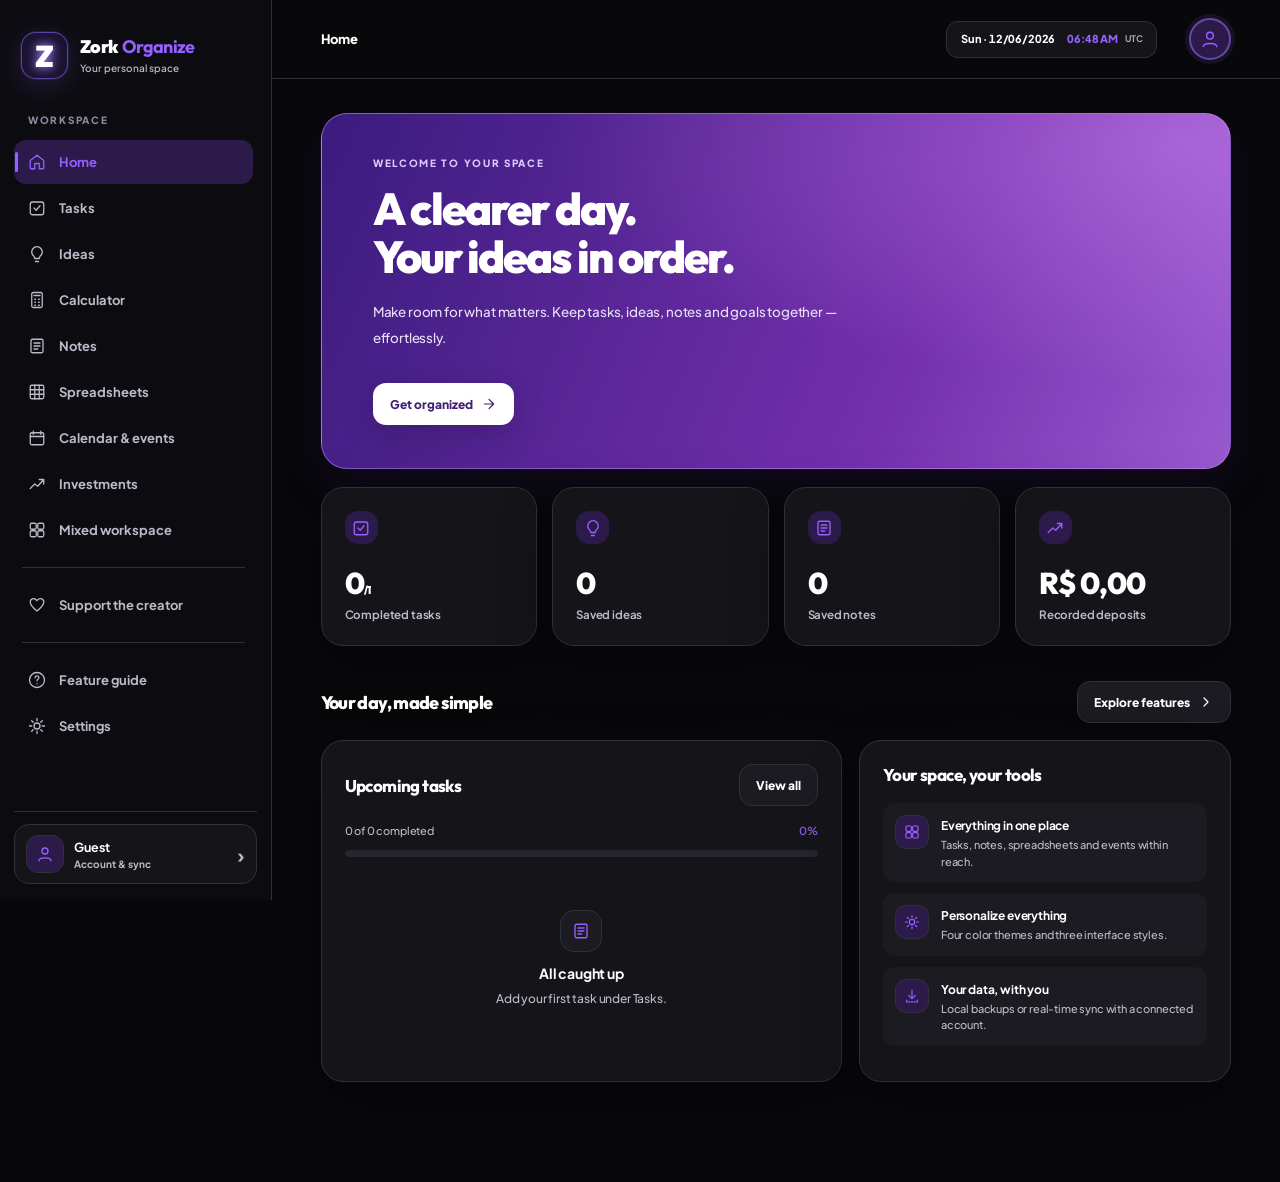
==== commit 56e9056f: "Add files via upload" ====
--- a/index.html
+++ b/index.html
@@ -4,9 +4,9 @@
   <meta charset="utf-8" />
   <meta name="viewport" content="width=device-width, initial-scale=1, viewport-fit=cover" />
   <meta name="theme-color" content="#08080b" />
-  <meta name="zork-version" content="2.0.0-profile-i18n" />
+  <meta name="zork-version" content="3.0.0-brand-profile-separated" />
   <meta name="description" content="Zork Organiza — seu espaço para tarefas, ideias, notas, planilhas, datas e planejamento financeiro." />
-  <link rel="icon" href="[data-uri]" type="image/svg+xml" />
+  <link rel="icon" href="[data-uri]" type="image/svg+xml" />
   <style>
 @import url('https://fonts.googleapis.com/css2?family=Plus+Jakarta+Sans:wght@400;500;600;650;700;750;800&family=Outfit:wght@400;500;600;700;800;900&display=swap');
 :root{color-scheme:dark;font-family:'DM Sans',-apple-system,BlinkMacSystemFont,'Segoe UI',sans-serif;font-size:14px;--bg:#101114;--side:#141519;--surface:#191a1f;--surface2:#202127;--surface3:#292b32;--stroke:#303138;--text:#f3f1f7;--muted:#9b9aa4;--subtle:#6e707b;--accent:#bca4ff;--accent-ink:#191224;--accent-soft:#332942;--mint:#78dbba;--orange:#f5bf81;--red:#ff6e83;--shadow:0 18px 55px rgba(0,0,0,.14);--radius:19px;--radius-sm:12px;--ease:cubic-bezier(.2,.75,.2,1)}
@@ -70,13 +70,56 @@
 
 .brand-mark .avatar-glyph,.brand-mark .avatar-letter{color:#fff}.top-pill{display:flex!important}.avatar-fallback{font-family:'Outfit',sans-serif;font-weight:850;font-size:1.02em;line-height:1;text-transform:uppercase}
 
+/* V3 brand and topbar: logo, browser favicon and user avatar are independent. */
+.brand{align-items:center;min-width:0;gap:12px;margin:0 5px 28px;padding:7px 2px;}
+.brand > div:last-child{min-width:0;flex:1;}
+.brand strong{display:flex;align-items:baseline;gap:5px;white-space:nowrap;font-family:'Outfit',sans-serif;font-size:18px;font-weight:850;letter-spacing:-.04em;}
+.brand .brand-fixed{font-weight:900;color:var(--text);}
+.brand #brand-suffix{font-weight:700;color:var(--accent);}
+.brand small{color:var(--muted);font-family:'Plus Jakarta Sans',sans-serif;font-weight:550;letter-spacing:0;font-size:10px;}
+.brand-mark{height:47px;width:47px;flex:0 0 47px;border-radius:15px;background:#090b12;border:1px solid color-mix(in srgb,var(--accent) 62%,transparent);box-shadow:0 0 0 1px color-mix(in srgb,var(--accent) 14%,transparent),0 6px 28px color-mix(in srgb,var(--accent) 20%,transparent),inset 0 0 15px color-mix(in srgb,var(--accent) 12%,transparent);}
+.brand-mark .logo-z{display:block;font-family:'Outfit',sans-serif;font-size:30px;font-weight:900;letter-spacing:-.09em;padding-right:3px;color:#fff;text-shadow:0 0 8px color-mix(in srgb,var(--accent) 80%,white),0 0 21px var(--accent),0 0 34px color-mix(in srgb,var(--accent) 55%,transparent);}
+.topbar{gap:20px;min-width:0;}
+.breadcrumbs{color:var(--text);font-family:'Plus Jakarta Sans',sans-serif;font-size:13px;font-weight:800;letter-spacing:-.01em;white-space:nowrap;}
+.topbar-right{flex:none;gap:20px;min-width:0;}
+.top-pill{flex:none;display:inline-flex;gap:12px;align-items:center;justify-content:center;background:var(--surface);border:1px solid var(--stroke);color:var(--text);padding:10px 14px;line-height:1.1;border-radius:12px;font-size:11px;font-weight:750;font-variant-numeric:tabular-nums;white-space:nowrap;}
+.top-pill time{font-variant-numeric:tabular-nums;}
+.top-clock{display:flex;gap:7px;align-items:center;font-size:11px;color:var(--accent);}
+.header-profile{display:flex;gap:12px;align-items:center;min-width:0;}
+.header-profile-name{color:var(--muted);font-size:12px;font-weight:800;max-width:160px;overflow:hidden;text-overflow:ellipsis;white-space:nowrap;}
+.top-avatar{border-radius:50%;height:42px;width:42px;min-width:42px;display:grid;place-items:center;padding:0;overflow:hidden;background:var(--accent-soft);border:2px solid color-mix(in srgb,var(--accent) 55%,var(--stroke));box-shadow:0 0 0 4px color-mix(in srgb,var(--accent) 10%,transparent);}
+.top-avatar .avatar-image,.account-mini .avatar-image,.profile-preview .avatar-image{width:100%;height:100%;object-fit:cover;display:block;}
+.top-avatar .avatar-letter{font-size:20px;line-height:1;font-weight:850;}
+.top-avatar .avatar-fallback{display:grid;place-items:center;}
+.top-avatar .avatar-fallback svg{width:20px;height:20px;}
+.account-mini .avatar{width:38px;height:38px;flex:none;overflow:hidden;display:grid;place-items:center;background:var(--accent-soft);}
+.account-mini .avatar-fallback{display:grid;place-items:center;}
+.profile-preview .avatar-fallback{display:grid;place-items:center;color:var(--accent);}
+.profile-preview .avatar-fallback svg{width:32px;height:32px;}
+/* Clean hero: no user photo, no star, no standalone logo badge. */
+.hero{min-height:295px;display:flex;align-items:center;background:radial-gradient(ellipse at 95% 8%,rgba(223,147,255,.38),transparent 52%),linear-gradient(113deg,#3b1b7e,#7430ad 66%,#9452cd);border:1px solid rgba(197,141,255,.52);box-shadow:0 16px 50px rgba(75,28,135,.14);}
+.hero::before{background-image:linear-gradient(115deg,transparent 60%,rgba(255,255,255,.06));mask-image:none;opacity:.65;}
+.hero::after{width:550px;height:550px;aspect-ratio:auto;right:-15%;bottom:-135%;border:1px solid rgba(255,255,255,.09);box-shadow:0 0 0 85px rgba(255,255,255,.016),0 0 0 170px rgba(255,255,255,.012);}
+.hero-inner{max-width:680px;width:100%;}
+.hero h1{font-family:'Outfit',sans-serif;font-size:clamp(35px,3.5vw,52px);font-weight:850;line-height:1.075;letter-spacing:-.043em;}
+.hero p{font-family:'Plus Jakarta Sans',sans-serif;font-size:13.4px;max-width:510px;line-height:1.9;}
+.hero-decor,.hero-orb{display:none!important;}
+body[data-theme='galaxy'] .hero{background:radial-gradient(circle at 85% 10%,rgba(245,166,255,.4),transparent 50%),linear-gradient(110deg,#6031b4,#9345be 70%,#b66ccf);}
+body[data-theme='galaxy-night'] .hero{background:radial-gradient(circle at 83% 5%,rgba(201,112,250,.3),transparent 50%),linear-gradient(110deg,#26134f,#65258c 70%,#7340a8);}
+@media(max-width:1150px){.header-profile-name{max-width:100px}}
+@media(max-width:900px){.topbar{padding-inline:18px;gap:12px}.topbar-right{gap:14px}.header-profile-name{display:none}.top-avatar{height:39px;width:39px;min-width:39px}.hero{min-height:270px}}
+@media(max-width:640px){.topbar{gap:8px}.topbar-right{gap:8px}.top-pill{border:0;background:none;padding:4px;gap:5px;flex-direction:column;align-items:end;font-size:9px}.top-clock{font-size:10px}.timezone{display:none}.top-avatar{height:36px;width:36px;min-width:36px;box-shadow:none}.hero{min-height:250px;padding:32px 26px}.hero h1{font-size:clamp(33px,8.2vw,44px)}.hero p{font-size:12px;line-height:1.8}.breadcrumbs{font-size:12px}}
+/* Flat, intentional gradient; remove legacy repeated-dot/star decorations. */
+.hero::before{background-image:linear-gradient(115deg,transparent 60%,rgba(255,255,255,.045));background-size:100% 100%;background-repeat:no-repeat;mask-image:none;opacity:1;}
+.hero::after{display:none;}
+
 </style>
-  <title>Zork Organiza — seu espaço, seu ritmo.</title>
+  <title>Zork Organiza — Seu espaço pessoal</title>
 </head>
 <body data-theme="dark" data-style="modern">
   <div class="app" id="app">
     <aside class="sidebar" id="sidebar">
-      <div class="brand"><div class="brand-mark" id="brand-mark"><span class="logo-z">Z</span></div><div><strong>Zork <span id="brand-suffix">Organiza</span></strong><small id="brand-tagline">Seu espaço pessoal</small></div></div>
+      <div class="brand"><div class="brand-mark" id="brand-mark"><span class="logo-z">Z</span></div><div><strong><span class="brand-fixed">Zork</span> <span id="brand-suffix">Organiza</span></strong><small id="brand-tagline">Seu espaço pessoal</small></div></div>
       <div class="nav-overline">ÁREA DE TRABALHO</div>
       <nav id="nav" aria-label="Navegação principal">Carregando…</nav>
       <div class="side-bottom">
@@ -84,7 +127,7 @@
       </div>
     </aside>
     <div class="main-shell">
-      <header class="topbar"><button class="icon-btn mobile-menu" id="menu-button" aria-label="Abrir menu" type="button">☰</button><div class="breadcrumbs" id="breadcrumbs">Início <span>/</span> Visão geral</div><div class="topbar-right"><div class="top-pill" aria-live="off"><time id="today-tag"></time><span class="top-clock"><span id="clock-tag">--:--</span><span class="timezone" id="timezone-tag"></span></span></div><button class="top-avatar" id="account-top" aria-label="Minha conta" type="button"><span class="avatar-fallback">U</span></button></div></header>
+      <header class="topbar"><button class="icon-btn mobile-menu" id="menu-button" aria-label="Abrir menu" type="button">☰</button><div class="breadcrumbs" id="breadcrumbs">Início</div><div class="topbar-right"><div class="top-pill" aria-live="off"><time id="today-tag"></time><span class="top-clock"><span id="clock-tag">--:--</span><span class="timezone" id="timezone-tag"></span></span></div><div class="header-profile"><span class="header-profile-name" id="header-profile-name"></span><button class="top-avatar" id="account-top" aria-label="Minha conta" title="Minha conta" type="button"><span class="avatar-fallback">U</span></button></div></div></header>
       <main id="main" tabindex="-1"><div class="panel"><h2>Carregando Zork Organiza…</h2></div></main>
     </div>
     <div class="sidebar-scrim" id="sidebar-scrim"></div>
@@ -224,7 +267,7 @@
  en:{
  'Início':'Home','Rotinas':'Tasks','Ideias':'Ideas','Calculadora':'Calculator','Anotações':'Notes','Planilhas':'Spreadsheets','Datas e eventos':'Calendar & events','Investimentos':'Investments','Área mista':'Mixed workspace','Guia das funções':'Feature guide','Configurações':'Settings','Donation':'Support the creator',
  'Seu espaço pessoal':'Your personal space','ÁREA DE TRABALHO':'WORKSPACE','Conta e sincronização':'Account & sync','Visitante':'Guest','Conta conectada':'Connected account','Minha conta':'My account',
- 'SEJA BEM-VINDO AO SEU ESPAÇO':'WELCOME TO YOUR SPACE','Tudo no lugar.':'Everything in place.','Do seu jeito.':'Your way.','Organize tarefas, notas, planilhas e planos em um espaço mais limpo, rápido e agradável de usar.':'Organize tasks, notes, spreadsheets and plans in a cleaner, faster and more pleasant space.', 'Organize suas ideias.':'Organize your ideas.','Construa seu amanhã.':'Build your tomorrow.','Obrigado por fazer parte do Zork Organiza. Criei este espaço para facilitar o dia a dia, transformar planos em ações e ajudar cada pessoa a evoluir no próprio ritmo.':'Thank you for using Zork Organiza. I created this space to simplify everyday life, turn plans into action and help you grow at your own pace.','Começar a organizar':'Get organized','Tarefas concluídas':'Completed tasks','Ideias registradas':'Saved ideas','Anotações salvas':'Saved notes','Aportes registrados':'Recorded deposits','Seu dia, de forma simples':'Your day, made simple','Conhecer funções':'Explore features','Tarefas em andamento':'Upcoming tasks','Ver todas':'View all','Seu espaço, suas ferramentas':'Your space, your tools','Planejamento em um só lugar':'Everything in one place','Rotinas, anotações, planilhas e eventos sempre à mão.':'Tasks, notes, spreadsheets and events within reach.','Personalização completa':'Personalize everything','Quatro paletas e três estilos de interface.':'Four color themes and three interface styles.','Seus dados com você':'Your data, with you','Backup local ou sincronização em tempo real com conta configurada.':'Local backups or real-time sync with a connected account.','Tudo em dia':'All caught up','Adicione sua primeira tarefa em Rotinas.':'Add your first task under Tasks.',
+ 'SEJA BEM-VINDO AO SEU ESPAÇO':'WELCOME TO YOUR SPACE','Seu dia, mais leve.':'A clearer day.','Suas ideias, em ordem.':'Your ideas in order.','Planeje o que importa. Reúna tarefas, ideias, notas e metas em um só lugar — sem complicação.':'Make room for what matters. Keep tasks, ideas, notes and goals together — effortlessly.', 'Organize suas ideias.':'Organize your ideas.','Construa seu amanhã.':'Build your tomorrow.','Obrigado por fazer parte do Zork Organiza. Criei este espaço para facilitar o dia a dia, transformar planos em ações e ajudar cada pessoa a evoluir no próprio ritmo.':'Thank you for using Zork Organiza. I created this space to simplify everyday life, turn plans into action and help you grow at your own pace.','Começar a organizar':'Get organized','Tarefas concluídas':'Completed tasks','Ideias registradas':'Saved ideas','Anotações salvas':'Saved notes','Aportes registrados':'Recorded deposits','Seu dia, de forma simples':'Your day, made simple','Conhecer funções':'Explore features','Tarefas em andamento':'Upcoming tasks','Ver todas':'View all','Seu espaço, suas ferramentas':'Your space, your tools','Planejamento em um só lugar':'Everything in one place','Rotinas, anotações, planilhas e eventos sempre à mão.':'Tasks, notes, spreadsheets and events within reach.','Personalização completa':'Personalize everything','Quatro paletas e três estilos de interface.':'Four color themes and three interface styles.','Seus dados com você':'Your data, with you','Backup local ou sincronização em tempo real com conta configurada.':'Local backups or real-time sync with a connected account.','Tudo em dia':'All caught up','Adicione sua primeira tarefa em Rotinas.':'Add your first task under Tasks.',
  'Nova tarefa':'New task','Lista de tarefas':'Task list','O que precisa ser feito?':'What needs to be done?','Pesquisar tarefa...':'Search tasks...','Todas':'All','Pendentes':'Pending','Concluídas':'Completed','Concluído':'Completed','Sem prazo':'No deadline','Alta prioridade':'High priority','Baixa prioridade':'Low priority','Prioridade normal':'Normal priority','Nenhuma tarefa encontrada':'No tasks found','Altere a busca ou crie uma nova tarefa.':'Try another search or create a task.','Salvar tarefa':'Save task','Adicionar tarefa':'Add task','Título':'Title','Descrição':'Description','Prioridade':'Priority','Data':'Date','Salvar':'Save','Excluir':'Delete','Cancelar':'Cancel','Confirmar':'Confirm','Voltar':'Back','Abrir':'Open','Nova nota':'New note','Nova página':'New document','Nova planilha':'New spreadsheet',
  'Banco de ideias':'Idea board','Capture tudo o que vier à mente e transforme pensamentos em projetos.':'Capture your thoughts and turn them into projects.','Registrar uma ideia':'Capture an idea','Nome da ideia':'Idea name','Minhas ideias':'My ideas','Projeto':'Project','Pessoal':'Personal',
  'Faça suas contas do dia a dia com agilidade. Aceita teclado e operações matemáticas.':'Calculate easily with your keyboard and basic math operations.','Um pouco mais de precisão':'A little more precision','Bloco de notas':'Sticky notes','Word':'Documents','Word / Editor':'Documents / Editor','Escreva suas notas rapidamente e organize seus pensamentos.':'Capture quick thoughts and keep them organized.','Novo documento':'New document','Seus documentos':'Your documents','Ver mais':'Show more','Ver menos':'Show less','Editor de documentos':'Document editor','Formatação, texto, cores e salvamento automático.':'Text formatting, colors and automatic saving.','Salvo automaticamente':'Saved automatically','Salvando...':'Saving...','Sem título':'Untitled','Documento sem título':'Untitled document','Comece a escrever...':'Start writing...','Exportar':'Export','Imprimir':'Print','Negrito':'Bold','Itálico':'Italic','Sublinhado':'Underline','Cor do texto':'Text color',
@@ -241,7 +284,7 @@
  es:{
  'Início':'Inicio','Rotinas':'Tareas','Ideias':'Ideas','Calculadora':'Calculadora','Anotações':'Notas','Planilhas':'Hojas de cálculo','Datas e eventos':'Fechas y eventos','Investimentos':'Inversiones','Área mista':'Espacio mixto','Guia das funções':'Guía de funciones','Configurações':'Configuración','Donation':'Apoyar al creador',
  'Seu espaço pessoal':'Tu espacio personal','ÁREA DE TRABALHO':'ESPACIO DE TRABAJO','Conta e sincronização':'Cuenta y sincronización','Visitante':'Invitado','Conta conectada':'Cuenta conectada','Minha conta':'Mi cuenta',
- 'SEJA BEM-VINDO AO SEU ESPAÇO':'BIENVENIDO A TU ESPACIO','Tudo no lugar.':'Todo en su lugar.','Do seu jeito.':'A tu manera.','Organize tarefas, notas, planilhas e planos em um espaço mais limpo, rápido e agradável de usar.':'Organiza tareas, notas, hojas y planes en un espacio más limpio, rápido y agradable de usar.','Organize suas ideias.':'Organiza tus ideas.','Construa seu amanhã.':'Construye tu mañana.','Obrigado por fazer parte do Zork Organiza. Criei este espaço para facilitar o dia a dia, transformar planos em ações e ajudar cada pessoa a evoluir no próprio ritmo.':'Gracias por usar Zork Organiza. Creé este espacio para facilitar el día a día, convertir planes en acciones y ayudarte a avanzar a tu propio ritmo.','Começar a organizar':'Empezar a organizar','Tarefas concluídas':'Tareas completadas','Ideias registradas':'Ideas guardadas','Anotações salvas':'Notas guardadas','Aportes registrados':'Aportes registrados','Seu dia, de forma simples':'Tu día, más simple','Conhecer funções':'Explorar funciones','Tarefas em andamento':'Tareas pendientes','Ver todas':'Ver todas','Seu espaço, suas ferramentas':'Tu espacio, tus herramientas','Planejamento em um só lugar':'Todo en un lugar','Rotinas, anotações, planilhas e eventos sempre à mão.':'Tareas, notas, hojas y eventos siempre a mano.','Personalização completa':'Personalización total','Quatro paletas e três estilos de interface.':'Cuatro temas y tres estilos de interfaz.','Seus dados com você':'Tus datos contigo','Backup local ou sincronização em tempo real com conta configurada.':'Copia local o sincronización en tiempo real con tu cuenta.','Tudo em dia':'Todo al día','Adicione sua primeira tarefa em Rotinas.':'Añade tu primera tarea en Tareas.',
+ 'SEJA BEM-VINDO AO SEU ESPAÇO':'BIENVENIDO A TU ESPACIO','Seu dia, mais leve.':'Tu día, más ligero.','Suas ideias, em ordem.':'Tus ideas en orden.','Planeje o que importa. Reúna tarefas, ideias, notas e metas em um só lugar — sem complicação.':'Organiza lo que importa. Reúne tareas, ideas, notas y metas en un solo lugar, sin complicaciones.','Organize suas ideias.':'Organiza tus ideas.','Construa seu amanhã.':'Construye tu mañana.','Obrigado por fazer parte do Zork Organiza. Criei este espaço para facilitar o dia a dia, transformar planos em ações e ajudar cada pessoa a evoluir no próprio ritmo.':'Gracias por usar Zork Organiza. Creé este espacio para facilitar el día a día, convertir planes en acciones y ayudarte a avanzar a tu propio ritmo.','Começar a organizar':'Empezar a organizar','Tarefas concluídas':'Tareas completadas','Ideias registradas':'Ideas guardadas','Anotações salvas':'Notas guardadas','Aportes registrados':'Aportes registrados','Seu dia, de forma simples':'Tu día, más simple','Conhecer funções':'Explorar funciones','Tarefas em andamento':'Tareas pendientes','Ver todas':'Ver todas','Seu espaço, suas ferramentas':'Tu espacio, tus herramientas','Planejamento em um só lugar':'Todo en un lugar','Rotinas, anotações, planilhas e eventos sempre à mão.':'Tareas, notas, hojas y eventos siempre a mano.','Personalização completa':'Personalización total','Quatro paletas e três estilos de interface.':'Cuatro temas y tres estilos de interfaz.','Seus dados com você':'Tus datos contigo','Backup local ou sincronização em tempo real com conta configurada.':'Copia local o sincronización en tiempo real con tu cuenta.','Tudo em dia':'Todo al día','Adicione sua primeira tarefa em Rotinas.':'Añade tu primera tarea en Tareas.',
  'Nova tarefa':'Nueva tarea','Lista de tarefas':'Lista de tareas','O que precisa ser feito?':'¿Qué tienes que hacer?','Pesquisar tarefa...':'Buscar tarea...','Todas':'Todas','Pendentes':'Pendientes','Concluídas':'Completadas','Concluído':'Completado','Sem prazo':'Sin fecha','Alta prioridade':'Alta prioridad','Baixa prioridade':'Baja prioridad','Prioridade normal':'Prioridad normal','Nenhuma tarefa encontrada':'No se encontraron tareas','Altere a busca ou crie uma nova tarefa.':'Prueba otra búsqueda o crea una tarea.','Salvar tarefa':'Guardar tarea','Adicionar tarefa':'Añadir tarea','Título':'Título','Descrição':'Descripción','Prioridade':'Prioridad','Data':'Fecha','Salvar':'Guardar','Excluir':'Eliminar','Cancelar':'Cancelar','Confirmar':'Confirmar','Voltar':'Volver','Abrir':'Abrir','Nova nota':'Nueva nota','Nova página':'Nuevo documento','Nova planilha':'Nueva hoja',
  'Banco de ideias':'Banco de ideas','Capture tudo o que vier à mente e transforme pensamentos em projetos.':'Anota tus pensamientos y conviértelos en proyectos.','Registrar uma ideia':'Registrar una idea','Nome da ideia':'Nombre de la idea','Minhas ideias':'Mis ideas','Projeto':'Proyecto','Pessoal':'Personal',
  'Faça suas contas do dia a dia com agilidade. Aceita teclado e operações matemáticas.':'Calcula con el teclado y operaciones matemáticas básicas.','Um pouco mais de precisão':'Un poco más de precisión','Bloco de notas':'Notas adhesivas','Word':'Documentos','Word / Editor':'Documentos / Editor','Escreva suas notas rapidamente e organize seus pensamentos.':'Escribe notas rápidas y organiza tus ideas.','Novo documento':'Nuevo documento','Seus documentos':'Tus documentos','Ver mais':'Ver más','Ver menos':'Ver menos','Editor de documentos':'Editor de documentos','Formatação, texto, cores e salvamento automático.':'Formato de texto, colores y guardado automático.','Salvo automaticamente':'Guardado automáticamente','Salvando...':'Guardando...','Sem título':'Sin título','Documento sem título':'Documento sin título','Comece a escrever...':'Empieza a escribir...','Exportar':'Exportar','Imprimir':'Imprimir','Negrito':'Negrita','Itálico':'Cursiva','Sublinhado':'Subrayado','Cor do texto':'Color del texto',
@@ -274,9 +317,19 @@
 function localize(root=document){document.documentElement.lang=locale();const d=UI_TRANSLATIONS[lang()];if(!d)return;const tw=document.createTreeWalker(root,NodeFilter.SHOW_TEXT,{acceptNode(node){const par=node.parentElement;if(!par||par.closest('[contenteditable="true"],textarea,script,style,code,.note-card,.word-page,.pix-code,[data-cell],.task-title,.event-description'))return NodeFilter.FILTER_REJECT;return NodeFilter.FILTER_ACCEPT}});const candidates=[];while(tw.nextNode())candidates.push(tw.currentNode);for(const node of candidates){const raw=node.textContent;const trimmed=raw.trim();if(!trimmed)continue;const translated=d[trimmed]||translateDynamicText(trimmed)||d[trimmed.replace(/:$/,'')]&&d[trimmed.replace(/:$/,'')]+':';if(translated)node.textContent=raw.replace(trimmed,translated)}root.querySelectorAll?.('[placeholder],[title],[aria-label]').forEach(el=>{if(el.closest('[contenteditable="true"]'))return;for(const attr of ['placeholder','title','aria-label']){const value=el.getAttribute(attr);if(value&&d[value])el.setAttribute(attr,d[value])}})}
 function formatShortDay(d){const fmt=curr().dateFormat||'local';if(fmt==='us')return `${String(d.getMonth()+1).padStart(2,'0')}/${String(d.getDate()).padStart(2,'0')}/${d.getFullYear()}`;if(fmt==='br')return `${String(d.getDate()).padStart(2,'0')}/${String(d.getMonth()+1).padStart(2,'0')}/${d.getFullYear()}`;return d.toLocaleDateString(locale(),{day:'2-digit',month:'2-digit',year:'numeric'})}
 function updateClock(){const top=$('#today-tag'),clock=$('#clock-tag'),zone=$('#timezone-tag');if(!top)return;const now=new Date(),dateFmt=new Intl.DateTimeFormat(locale(),{weekday:'short'});top.textContent=`${dateFmt.format(now)} · ${formatShortDay(now)}`;top.dateTime=now.toISOString();if(clock)clock.textContent=new Intl.DateTimeFormat(curr().dateFormat==='us'?'en-US':locale(),{hour:'2-digit',minute:'2-digit',hour12:curr().dateFormat==='us'?true:curr().dateFormat==='br'?false:undefined}).format(now);if(zone)zone.textContent=new Intl.DateTimeFormat(locale(),{timeZoneName:'short'}).formatToParts(now).find(p=>p.type==='timeZoneName')?.value||''}
-function avatarGlyph(large=false){const p=curr(),name=String(p.displayName||db.currentUser()?.displayName||db.currentUser()?.email?.split('@')[0]||'').trim();if(typeof p.avatarData==='string'&&/^data:image\/(?:png|jpeg|webp);base64,/.test(p.avatarData))return `<img class="avatar-image" src="${p.avatarData}" alt=""/>`;if(name)return `<span class="avatar-letter">${esc(Array.from(name)[0].toLocaleUpperCase(locale()))}</span>`;return `<span class="avatar-fallback">${large?'Z':'U'}</span>`}
+function avatarGlyph(large=false){const p=curr(),name=String(p.displayName||db.currentUser()?.displayName||db.currentUser()?.email?.split('@')[0]||'').trim();if(typeof p.avatarData==='string'&&/^data:image\/(?:png|jpeg|webp);base64,[A-Za-z0-9+/=]+$/.test(p.avatarData)&&p.avatarData.length<170000)return `<img class="avatar-image" src="${p.avatarData}" alt=""/>`;if(name)return `<span class="avatar-letter">${esc(Array.from(name)[0].toLocaleUpperCase(locale()))}</span>`;return `<span class="avatar-fallback">${ic('user',large?28:18)}</span>`}
+function profileName(){return String(curr().displayName||db.currentUser()?.displayName||db.currentUser()?.email?.split('@')[0]||tr('Visitante'))}
 function brandMark(){return `<span class="logo-z">Z</span>`}
-function setFavicon(){const fav=document.querySelector('link[rel="icon"]');if(!fav)return;const p=curr();if(typeof p.avatarData==='string'&&/^data:image\/(?:png|jpeg|webp);base64,/.test(p.avatarData)){fav.href=p.avatarData;fav.type='image/jpeg';return}const name=String(p.displayName||db.currentUser()?.displayName||db.currentUser()?.email?.split('@')[0]||'').trim();const glyph=(name?Array.from(name)[0].toLocaleUpperCase(locale()):'Z').replace(/[&<>\"']/g,'');const svg=`<svg xmlns="http://www.w3.org/2000/svg" width="64" height="64" viewBox="0 0 64 64"><defs><linearGradient id="g" x1="0" y1="0" x2="1" y2="1"><stop stop-color="#ac76ff"/><stop offset="1" stop-color="#7630ed"/></linearGradient></defs><rect width="64" height="64" rx="18" fill="url(#g)"/><text x="32" y="46" text-anchor="middle" fill="white" font-size="42" font-weight="800" font-family="Arial,sans-serif">${glyph}</text></svg>`;fav.type='image/svg+xml';fav.href='data:image/svg+xml;charset=utf-8,'+encodeURIComponent(svg)}
+async function processAvatar(file){if(!file||!file.size)return null;if(!['image/png','image/jpeg','image/webp'].includes(file.type))throw new Error('Use PNG, JPG ou WebP.');if(file.size>6*1024*1024)throw new Error('Imagem grande demais (máximo 6 MB).');const bitmap=await createImageBitmap(file);const size=192,canvas=document.createElement('canvas');canvas.width=canvas.height=size;const ctx=canvas.getContext('2d');if(!ctx){bitmap.close();throw new Error('Não foi possível processar a foto.')}const min=Math.min(bitmap.width,bitmap.height),sx=(bitmap.width-min)/2,sy=(bitmap.height-min)/2;ctx.drawImage(bitmap,sx,sy,min,min,0,0,size,size);bitmap.close();const value=canvas.toDataURL('image/jpeg',.78);if(value.length>160000)throw new Error('Imagem grande demais após tratamento.');return value}
+function setFavicon(){
+ // Identidade do Zork fixa: sempre um Z neon, nunca o avatar do usuário.
+ const fav=document.querySelector('link[rel="icon"]');if(!fav)return;
+ const theme=curr().theme;
+ const accent=theme==='light'?'#7650ED':theme==='galaxy'?'#8A48E8':theme==='galaxy-night'?'#BA78FF':'#975BFF';
+ const svg=`<svg xmlns="http://www.w3.org/2000/svg" width="64" height="64" viewBox="0 0 64 64"><defs><filter id="glow" x="-50%" y="-50%" width="200%" height="200%"><feGaussianBlur stdDeviation="2.8"/></filter></defs><rect x="2" y="2" width="60" height="60" rx="17" fill="#090B12"/><rect x="2.5" y="2.5" width="59" height="59" rx="16.5" fill="none" stroke="${accent}" stroke-opacity=".65"/><text x="32" y="45" text-anchor="middle" font-family="Arial,sans-serif" font-size="41" font-weight="900" fill="${accent}" filter="url(#glow)">Z</text><text x="32" y="45" text-anchor="middle" font-family="Arial,sans-serif" font-size="41" font-weight="900" fill="#FFFFFF">Z</text></svg>`;
+ fav.type='image/svg+xml';fav.href='data:image/svg+xml;charset=utf-8,'+encodeURIComponent(svg);
+}
+
 function decorateProfile(){setFavicon();const brand=$('#brand-mark');if(brand)brand.innerHTML=brandMark();document.querySelectorAll('.top-avatar,.account-mini .avatar').forEach(el=>{el.innerHTML=avatarGlyph()});const hero=$('.hero-decor');if(hero)hero.remove()}
 function scheduleReveals(){if(!('IntersectionObserver'in window)||window.matchMedia('(prefers-reduced-motion: reduce)').matches)return;const els=$$('#main .card,#main .panel,#main .section-head,#main .page-heading,#main .hero,#main .note-card');const observer=new IntersectionObserver((entries)=>{for(const entry of entries){if(entry.isIntersecting){entry.target.classList.add('is-visible');observer.unobserve(entry.target)}}},{rootMargin:'0px 0px -35px 0px',threshold:.06});for(const [i,el] of els.entries()){el.classList.add('reveal-on-scroll');el.style.setProperty('--reveal-delay',Math.min(i%4*50,150)+'ms');observer.observe(el)}}
 function afterPaint(){localize($('#main'));localize($('#nav'));localize($('#sidebar'));localize($('.topbar'));decorateProfile();updateClock();scheduleReveals();document.querySelector('meta[name="theme-color"]')?.setAttribute('content',curr().theme==='dark'?'#09090c':'#f6f6fa')}
@@ -286,17 +339,17 @@
 function download(filename,data,type='application/json'){const a=document.createElement('a');const url=URL.createObjectURL(new Blob([data],{type}));a.href=url;a.download=filename;document.body.append(a);a.click();a.remove();setTimeout(()=>URL.revokeObjectURL(url),1000)}
 function ask({title='Confirmar',body='',confirm='Excluir',onConfirm}){$('#modal-root').innerHTML=`<div class="modal-overlay"><div class="modal"><div class="modal-head"><h2>${esc(title)}</h2><button class="icon-btn" data-action="close-modal">${ic('close')}</button></div><p class="muted" style="line-height:1.7">${esc(body)}</p><div class="form-row" style="justify-content:flex-end"><button class="btn" data-action="close-modal">Cancelar</button><button class="btn btn-primary" id="modal-confirm">${esc(confirm)}</button></div></div></div>`;$('#modal-confirm').onclick=()=>{closeModal();onConfirm?.()}}
 function closeModal(){$('#modal-root').innerHTML=''}
-function heading(title,subtitle,action=''){return `<div class="page-heading fade-rise"><div><div class="eyebrow">ZORK / ORGANIZA</div><h1>${title}</h1><p>${subtitle}</p></div>${action?`<div class="heading-actions">${action}</div>`:''}</div>`}
+function heading(title,subtitle,action=''){return `<div class="page-heading fade-rise"><div><div class="eyebrow">ZORK · ${esc(appSuffix().toUpperCase())}</div><h1>${title}</h1><p>${subtitle}</p></div>${action?`<div class="heading-actions">${action}</div>`:''}</div>`}
 function pill(text){return `<span class="pill">${esc(text)}</span>`}
 function empty(msg,description){return `<div class="empty"><div class="empty-icon">${ic('note',18)}</div><strong>${esc(msg)}</strong><p>${esc(description)}</p></div>`}
-function renderNav(){const n=$('#nav');n.innerHTML=navItems.map(([key,label,icon],i)=>`${i===9||i===10?'<div class="nav-divider"></div>':''}<button class="nav-item ${route===key?'active':''}" data-route="${key}">${ic(icon)}<span>${esc(tr(label))}</span></button>`).join('');const user=db.currentUser();$('#account-mini').innerHTML=`<div class="avatar">${avatarGlyph()}</div><span><strong>${esc(profileName())}</strong><small>${esc(tr(user?'Conta conectada':'Conta e sincronização'))}</small></span><span class="mini-arrow">›</span>`;$('#account-top').innerHTML=avatarGlyph();const brand=$('#brand-mark');if(brand)brand.innerHTML=brandMark();const suffix=$('#brand-suffix');if(suffix)suffix.textContent=appSuffix();const tag=$('#brand-tagline');if(tag)tag.textContent=brandTagline();}
-
-function render(){if(isEditing()){editPending=true;return;}const p=curr();document.body.dataset.theme=p.theme;document.body.dataset.style=p.style;renderNav();$('#breadcrumbs').innerHTML=`Zork <span>/</span> ${esc(tr(titles[route]||'Início'))}`;updateClock();let html='';switch(route){case 'home':html=homeView();break;case 'tasks':html=tasksView();break;case 'ideas':html=ideasView();break;case 'calculator':html=calculatorView();break;case 'notes':html=notesView();break;case 'sheets':html=sheetsView();break;case 'calendar':html=calendarView();break;case 'invest':html=investView();break;case 'mix':html=mixView();break;case 'donation':html=donationView();break;case 'help':html=helpView();break;case 'settings':html=settingsView();break;}$('#main').innerHTML=html;afterPaint();editPending=false;}
+function renderNav(){const n=$('#nav');n.innerHTML=navItems.map(([key,label,icon],i)=>`${i===9||i===10?'<div class="nav-divider"></div>':''}<button class="nav-item ${route===key?'active':''}" data-route="${key}">${ic(icon)}<span>${esc(tr(label))}</span></button>`).join('');const user=db.currentUser();$('#account-mini').innerHTML=`<div class="avatar">${avatarGlyph()}</div><span><strong>${esc(profileName())}</strong><small>${esc(tr(user?'Conta conectada':'Conta e sincronização'))}</small></span><span class="mini-arrow">›</span>`;$('#account-top').innerHTML=avatarGlyph();const brand=$('#brand-mark');if(brand)brand.innerHTML=brandMark();const suffix=$('#brand-suffix');if(suffix)suffix.textContent=appSuffix();const tag=$('#brand-tagline');if(tag)tag.textContent=brandTagline();const userLabel=$('#header-profile-name');if(userLabel)userLabel.textContent=db.currentUser()?profileName():'';}
+
+function render(){if(isEditing()){editPending=true;return;}const p=curr();document.body.dataset.theme=p.theme;document.body.dataset.style=p.style;renderNav();$('#breadcrumbs').textContent=tr(titles[route]||'Início');document.title=`Zork ${appSuffix()} — ${tr(titles[route]||'Início')}`;updateClock();let html='';switch(route){case 'home':html=homeView();break;case 'tasks':html=tasksView();break;case 'ideas':html=ideasView();break;case 'calculator':html=calculatorView();break;case 'notes':html=notesView();break;case 'sheets':html=sheetsView();break;case 'calendar':html=calendarView();break;case 'invest':html=investView();break;case 'mix':html=mixView();break;case 'donation':html=donationView();break;case 'help':html=helpView();break;case 'settings':html=settingsView();break;}$('#main').innerHTML=html;afterPaint();editPending=false;}
 function isEditing(){const e=document.activeElement;return e&&$('#main')?.contains(e)&&(e.matches('input:not([type=checkbox]),textarea,[contenteditable=true]')||e.closest('[contenteditable=true]'))}
 function refreshLater(){if(isEditing()){editPending=true;return}render()}
 function newTask(title,date='',priority='normal'){db.save('task',{title,done:false,date,priority});render()}
 function taskRow(t,small=false){return `<div class="${small?'task-line':'list-card'}"><input class="check-ui" type="checkbox" aria-label="Concluir ${esc(t.title)}" data-task-toggle="${esc(t.id)}" ${t.done?'checked':''}><div class="${small?'task-title':'grow'} ${t.done?'done task-title':''}">${small?esc(t.title):`<strong class="${t.done?'task-title done':''}">${esc(t.title)}</strong><small>${t.date?fmtDate(t.date):'Sem prazo'} · ${t.priority==='high'?'Alta prioridade':t.priority==='low'?'Baixa prioridade':'Prioridade normal'}</small>`}</div>${small?(t.date?`<span class="task-date">${esc(t.date.slice(5))}</span>`:''):`<button class="icon-btn" aria-label="Excluir" data-action="delete-item" data-id="${t.id}">${ic('trash',15)}</button>`}</div>`}
-function homeView(){const tasks=db.list('task'),completed=tasks.filter(t=>t.done).length,notes=db.list('note'),ideas=db.list('idea'),events=db.list('event'),invest=db.list('deposit').reduce((s,x)=>s+Number(x.amount||0),0),toDo=tasks.filter(t=>!t.done).slice(0,5);return `<section class="hero fade-rise"><div class="hero-inner"><div class="eyebrow">SEJA BEM-VINDO AO SEU ESPAÇO</div><h1>Tudo no lugar.<br>Do seu jeito.</h1><p>Organize tarefas, notas, planilhas e planos em um espaço mais limpo, rápido e agradável de usar.</p><button class="btn btn-primary" data-route="tasks">Começar a organizar ${ic('arrow')}</button></div></section>
+function homeView(){const tasks=db.list('task'),completed=tasks.filter(t=>t.done).length,notes=db.list('note'),ideas=db.list('idea'),events=db.list('event'),invest=db.list('deposit').reduce((s,x)=>s+Number(x.amount||0),0),toDo=tasks.filter(t=>!t.done).slice(0,5);return `<section class="hero fade-rise"><div class="hero-inner"><div class="eyebrow">SEJA BEM-VINDO AO SEU ESPAÇO</div><h1>Seu dia, mais leve.<br>Suas ideias, em ordem.</h1><p>Planeje o que importa. Reúna tarefas, ideias, notas e metas em um só lugar — sem complicação.</p><button class="btn btn-primary" data-route="tasks">Começar a organizar ${ic('arrow')}</button></div></section>
 <div class="stats-grid"><article class="card stat-card"><div class="stat-icon">${ic('check')}</div><div class="stat-number">${completed}<small>/${tasks.length||1}</small></div><div class="stat-label">Tarefas concluídas</div></article><article class="card stat-card"><div class="stat-icon">${ic('lightbulb')}</div><div class="stat-number">${ideas.length}</div><div class="stat-label">Ideias registradas</div></article><article class="card stat-card"><div class="stat-icon">${ic('note')}</div><div class="stat-number">${notes.length}</div><div class="stat-label">Anotações salvas</div></article><article class="card stat-card"><div class="stat-icon">${ic('invest')}</div><div class="stat-number">${money(invest)}</div><div class="stat-label">Aportes registrados</div></article></div>
 <div class="section-head"><h2>Seu dia, de forma simples</h2><button class="btn btn-small" data-route="help">Conhecer funções ${ic('chevron')}</button></div>
 <div class="dashboard-grid"><section class="card"><div class="card-head"><h3>Tarefas em andamento</h3><button class="btn btn-small" data-route="tasks">Ver todas</button></div><div class="form-row" style="justify-content:space-between;margin-bottom:13px"><span class="muted tiny">${completed} de ${tasks.length} concluídas</span><span class="text-accent tiny">${tasks.length?Math.round(completed/tasks.length*100):0}%</span></div><div class="progress-track"><div class="progress-fill" style="width:${tasks.length?completed/tasks.length*100:0}%"></div></div><div style="margin-top:15px">${toDo.length?toDo.map(t=>taskRow(t,true)).join(''):empty('Tudo em dia','Adicione sua primeira tarefa em Rotinas.')}</div></section><section class="card"><div class="card-head"><h3>Seu espaço, suas ferramentas</h3></div><div class="feature-list"><div class="feature-item"><span class="feature-icon">${ic('grid',16)}</span><div><strong>Planejamento em um só lugar</strong><p>Rotinas, anotações, planilhas e eventos sempre à mão.</p></div></div><div class="feature-item"><span class="feature-icon">${ic('settings',16)}</span><div><strong>Personalização completa</strong><p>Quatro paletas e três estilos de interface.</p></div></div><div class="feature-item"><span class="feature-icon">${ic('download',16)}</span><div><strong>Seus dados com você</strong><p>Backup local ou sincronização em tempo real com conta configurada.</p></div></div></div></section></div>`}
@@ -309,7 +362,7 @@
 function calculatorView(){return `${heading('Calculadora','Faça suas contas do dia a dia com agilidade. Aceita teclado e operações matemáticas.')}
 <div class="split-grid"><div class="panel">${calcBody()}</div><div class="panel"><h3>Um pouco mais de precisão</h3><p class="muted" style="font-size:13px;line-height:1.9">Use parênteses, porcentagem, multiplicação, divisão e exponenciação (tecla ^). Digite com seu teclado quando a calculadora estiver aberta.</p><div class="notice"><strong>Exemplos:</strong> 250 × 15% = 37,5 | (20 + 30) ÷ 2 = 25.</div></div></div>`}
 function notesView(){if(noteTab==='word'&&activeDoc)return wordEditorView();const actions=`<button class="btn btn-primary" data-action="new-${noteTab==='keep'?'note':'doc'}">${ic('plus')} Nova ${noteTab==='keep'?'nota':'página'}</button>`;return `${heading('Anotações','Rascunhos rápidos ou documentos completos — tudo salvo automaticamente.',actions)}<div class="toolbar"><div class="segmented"><button data-notetab="keep" class="${noteTab==='keep'?'selected':''}">Bloco de notas</button><button data-notetab="word" class="${noteTab==='word'?'selected':''}">Word / Editor</button></div></div>${noteTab==='keep'?keepView():wordShelfView()}`}
-function keepView(){const notes=db.list('note').sort((a,b)=>Number(!!b.pinned)-Number(!!a.pinned)||(b.createdAt-a.createdAt));return `<div class="note-grid">${notes.length?notes.map(n=>`<article class="note-card" data-color="${esc(n.color||'default')}"><div class="note-top"><span class="tiny muted">${n.pinned?'Fixada':'Nota rápida'}</span><button class="icon-btn" data-action="pin-note" data-id="${n.id}" aria-label="Fixar">${ic('star',14)}</button></div><input class="note-title" data-edit="note" data-field="title" data-id="${n.id}" placeholder="Título da nota" value="${esc(n.title)}" maxlength="150"><textarea class="note-content" data-edit="note" data-field="body" data-id="${n.id}" placeholder="Escreva aqui...">${esc(n.body)}</textarea><div class="note-foot"><div class="color-row">${[['default','#8e8b95'],['rose','#c67696'],['lavender','#a589d8'],['sage','#82b7a2'],['gold','#e3ba71']].map(([k,c])=>`<button class="color-dot ${n.color===k?'current':''}" style="background:${c}" title="Cor ${k}" data-action="note-color" data-id="${n.id}" data-color="${k}"></button>`).join('')}</div><button data-action="delete-item" data-id="${n.id}" aria-label="Excluir nota">${ic('trash',15)}</button></div></article>`).join(''):empty('Nenhuma anotação ainda','Clique em Nova nota para criar seu primeiro bloco.')}</div>`}
+function keepView(){const notes=db.list('note').sort((a,b)=>Number(!!b.pinned)-Number(!!a.pinned)||(b.createdAt-a.createdAt));return `<div class="note-grid">${notes.length?notes.map(n=>`<article class="note-card" data-color="${esc(n.color||'default')}"><div class="note-top"><span class="tiny muted">${n.pinned?'Fixada':'Nota rápida'}</span><button class="icon-btn" data-action="pin-note" data-id="${n.id}" aria-label="Fixar">${ic('pin',14)}</button></div><input class="note-title" data-edit="note" data-field="title" data-id="${n.id}" placeholder="Título da nota" value="${esc(n.title)}" maxlength="150"><textarea class="note-content" data-edit="note" data-field="body" data-id="${n.id}" placeholder="Escreva aqui...">${esc(n.body)}</textarea><div class="note-foot"><div class="color-row">${[['default','#8e8b95'],['rose','#c67696'],['lavender','#a589d8'],['sage','#82b7a2'],['gold','#e3ba71']].map(([k,c])=>`<button class="color-dot ${n.color===k?'current':''}" style="background:${c}" title="Cor ${k}" data-action="note-color" data-id="${n.id}" data-color="${k}"></button>`).join('')}</div><button data-action="delete-item" data-id="${n.id}" aria-label="Excluir nota">${ic('trash',15)}</button></div></article>`).join(''):empty('Nenhuma anotação ainda','Clique em Nova nota para criar seu primeiro bloco.')}</div>`}
 function wordShelfView(){const docs=db.list('document'),visible=showAllDocs?docs:docs.slice(0,10);return `<div class="shelf"><div class="card-head"><h3>Seus documentos</h3>${pill(`${docs.length} páginas`)}</div><div class="shelf-grid">${visible.map(d=>`<button class="shelf-doc" data-action="open-doc" data-id="${d.id}"><span class="doc-symbol">W</span><span><strong>${esc(d.title||'Sem título')}</strong><small>${new Date(d.updatedAt).toLocaleDateString(dateLocale())}</small></span></button>`).join('')}${!docs.length?'<div style="grid-column:1/-1">'+empty('Sua prateleira está vazia','Crie um documento para começar.')+'</div>':''}</div>${docs.length>10?`<div style="text-align:center;margin-top:19px"><button class="btn" data-action="toggle-docs">${showAllDocs?'Mostrar menos':`Ver mais (${docs.length-10})`}</button></div>`:''}</div>`}
 function cleanHTML(html){const host=document.createElement('div');host.innerHTML=String(html??'');const allowed=new Set(['P','DIV','BR','STRONG','B','I','EM','U','S','H1','H2','H3','H4','UL','OL','LI','SPAN','FONT','BLOCKQUOTE','A','TABLE','TBODY','THEAD','TR','TD','TH']);const blocked=new Set(['SCRIPT','STYLE','SVG','MATH','IMG','IFRAME','OBJECT','FORM','INPUT','BUTTON','VIDEO','AUDIO','META','LINK','TEMPLATE','EMBED']);const walk=node=>{for(const child of [...node.children]){if(blocked.has(child.tagName)){child.remove();continue}walk(child);if(!allowed.has(child.tagName)){child.replaceWith(...child.childNodes);continue}for(const att of [...child.attributes]){if(att.name==='style'){const styles=att.value.split(';').map(x=>x.trim()).filter(x=>/^(color|background-color|font-size|font-family|text-align|font-weight|text-decoration)\s*:/i.test(x)&&!/(url\(|expression|javascript:|[<>])/i.test(x));if(styles.length)child.setAttribute('style',styles.join(';'));else child.removeAttribute('style')}else if(child.tagName==='FONT'&&((att.name==='color'&&/^(#[0-9a-f]{3,8}|rgb\([0-9, ]+\))$/i.test(att.value))||(att.name==='face'&&/^(Arial|Georgia|Times New Roman|Verdana|Courier New)$/i.test(att.value))||(att.name==='size'&&/^[1-7]$/.test(att.value)))){}else if(att.name==='href'&&child.tagName==='A'&&/^https?:\/\//i.test(att.value)){child.setAttribute('rel','noopener noreferrer');child.setAttribute('target','_blank')}else child.removeAttribute(att.name)}walk(child)}};walk(host);return host.innerHTML}
 function wordEditorView(){const doc=db.get(activeDoc);if(!doc){activeDoc=null;return notesView()}return `${heading('Editor de documentos','Formatação, texto, cores e salvamento automático.',`<button class="btn" data-action="back-doc">${ic('left')} Voltar</button><button class="btn" data-action="download-doc">${ic('download')} HTML</button><button class="btn" data-action="print-doc">Imprimir</button><button class="btn btn-danger" data-action="delete-item" data-id="${doc.id}">${ic('trash')} Excluir</button>`)}<div class="word-frame"><div class="word-menu"><div class="form-row" style="margin-bottom:12px"><input class="form-input" id="word-title" value="${esc(doc.title)}" maxlength="160" aria-label="Título do documento"><span class="tiny muted" id="word-status">Salvo automaticamente</span></div><div class="word-controls"><select data-word-font aria-label="Fonte"><option value="Arial">Arial</option><option value="Georgia">Georgia</option><option value="Times New Roman">Times New Roman</option><option value="Verdana">Verdana</option><option value="Courier New">Courier New</option></select><select data-word-size aria-label="Tamanho"><option value="2">12px</option><option value="3" selected>14px</option><option value="4">18px</option><option value="5">24px</option><option value="6">30px</option></select><button class="icon-btn" title="Negrito" data-word-cmd="bold"><b>B</b></button><button class="icon-btn" title="Itálico" data-word-cmd="italic"><i>I</i></button><button class="icon-btn" title="Sublinhado" data-word-cmd="underline"><u>U</u></button><input type="color" value="#1d2330" data-word-color title="Cor do texto"><button class="icon-btn" title="Alinhar à esquerda" data-word-cmd="justifyLeft">☰</button><button class="icon-btn" title="Centralizar" data-word-cmd="justifyCenter">≡</button><button class="icon-btn" title="Lista" data-word-cmd="insertUnorderedList">•</button><button class="icon-btn" title="Desfazer" data-word-cmd="undo">↶</button><button class="icon-btn" title="Refazer" data-word-cmd="redo">↷</button></div></div><div class="word-page-wrap"><div class="word-page" id="word-editor" contenteditable="true" spellcheck="true" aria-label="Texto do documento">${cleanHTML(doc.html||'<p>Comece a escrever...</p>')}</div></div></div>`}
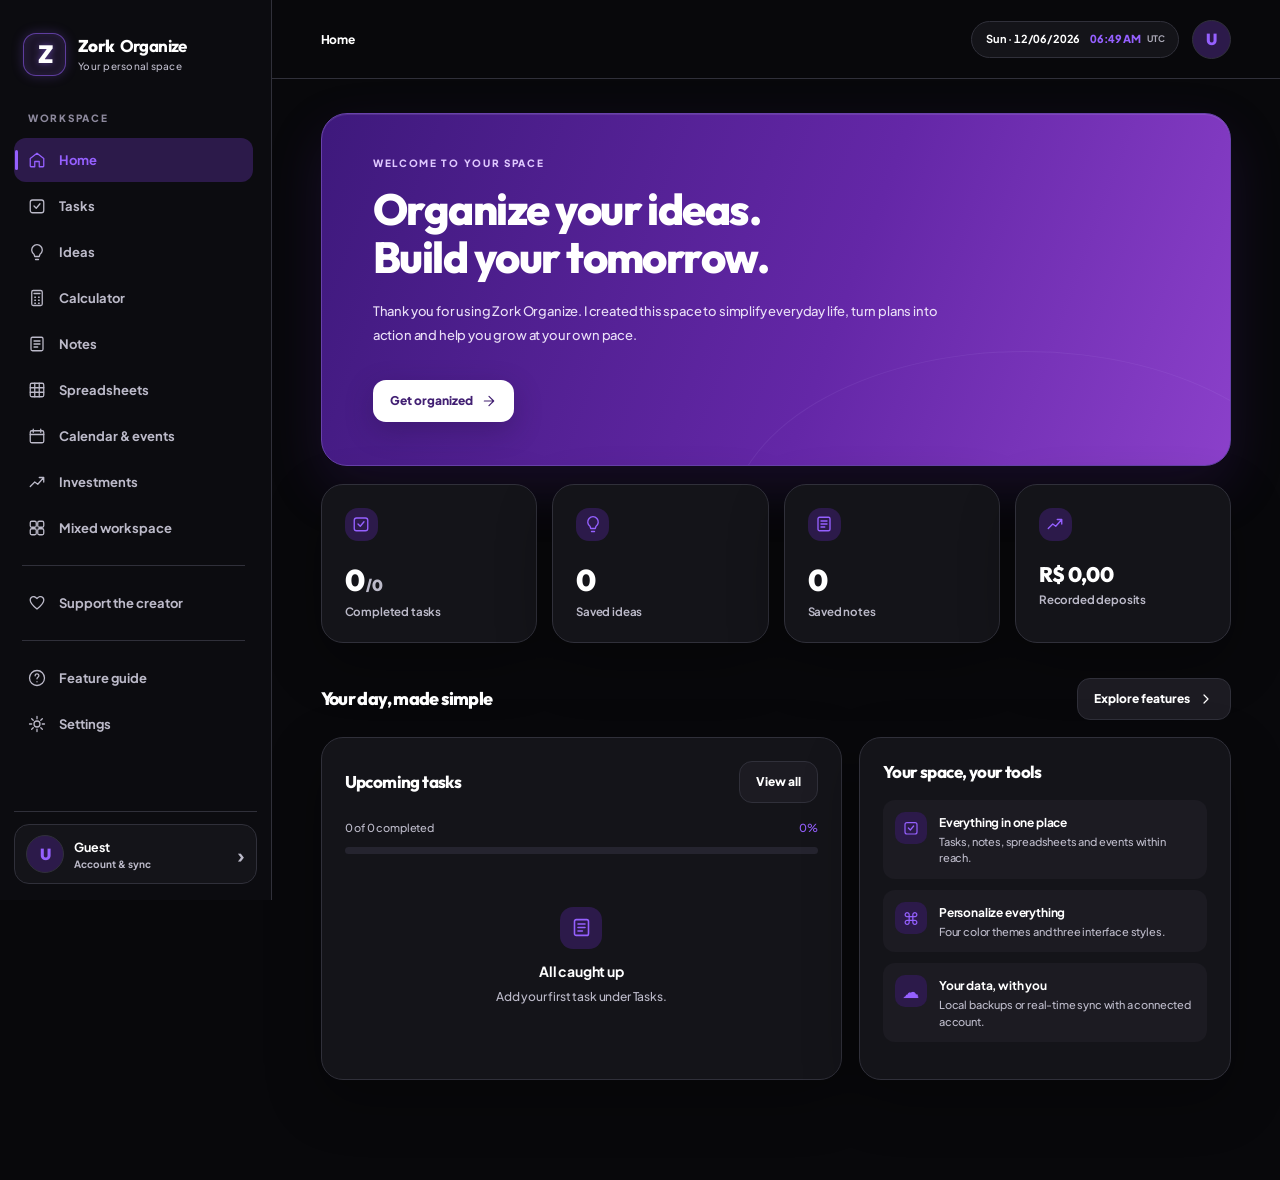
==== commit e3da82d7: "Add files via upload" ====
--- a/index.html
+++ b/index.html
@@ -4,9 +4,9 @@
   <meta charset="utf-8" />
   <meta name="viewport" content="width=device-width, initial-scale=1, viewport-fit=cover" />
   <meta name="theme-color" content="#08080b" />
-  <meta name="zork-version" content="3.0.0-brand-profile-separated" />
+  <meta name="zork-version" content="2.0.1-v2-ajustada" />
   <meta name="description" content="Zork Organiza — seu espaço para tarefas, ideias, notas, planilhas, datas e planejamento financeiro." />
-  <link rel="icon" href="[data-uri]" type="image/svg+xml" />
+  <link rel="icon" href="[data-uri]" type="image/svg+xml" />
   <style>
 @import url('https://fonts.googleapis.com/css2?family=Plus+Jakarta+Sans:wght@400;500;600;650;700;750;800&family=Outfit:wght@400;500;600;700;800;900&display=swap');
 :root{color-scheme:dark;font-family:'DM Sans',-apple-system,BlinkMacSystemFont,'Segoe UI',sans-serif;font-size:14px;--bg:#101114;--side:#141519;--surface:#191a1f;--surface2:#202127;--surface3:#292b32;--stroke:#303138;--text:#f3f1f7;--muted:#9b9aa4;--subtle:#6e707b;--accent:#bca4ff;--accent-ink:#191224;--accent-soft:#332942;--mint:#78dbba;--orange:#f5bf81;--red:#ff6e83;--shadow:0 18px 55px rgba(0,0,0,.14);--radius:19px;--radius-sm:12px;--ease:cubic-bezier(.2,.75,.2,1)}
@@ -17,9 +17,9 @@
 body[data-style='retro']{--radius:5px;--radius-sm:3px;font-family:'Segoe UI',Tahoma,sans-serif}
 body[data-style='retro'] .card,body[data-style='retro'] .sidebar,body[data-style='retro'] .panel,body[data-style='retro'] .modal,body[data-style='retro'] .sheet-wrap{box-shadow:inset 0 1px rgba(255,255,255,.055),var(--shadow)}
 *{box-sizing:border-box}html{scroll-behavior:smooth}body{margin:0;background:var(--bg);color:var(--text);min-width:320px}button,input,select,textarea{font:inherit}button{cursor:pointer}button:disabled{opacity:.45;cursor:not-allowed}input,textarea,select{outline:0}a{color:var(--accent);text-decoration:none}a:hover{text-decoration:underline}h1,h2,h3,h4,p{margin-top:0}h1,h2,h3{letter-spacing:-.035em}h1,h2{font-family:Manrope,'DM Sans',sans-serif}h1{font-size:clamp(26px,3vw,37px);line-height:1.16;font-weight:800}h2{font-size:20px;font-weight:800}h3{font-size:16px;font-weight:750}small{font-size:11px}::selection{background:var(--accent);color:var(--accent-ink)}::-webkit-scrollbar{width:9px;height:9px}::-webkit-scrollbar-thumb{background:var(--stroke);border-radius:20px}::-webkit-scrollbar-track{background:transparent}
-.app{min-height:100vh;display:flex}.sidebar{width:253px;background:var(--side);border-right:1px solid var(--stroke);position:fixed;inset:0 auto 0 0;z-index:15;display:flex;flex-direction:column;padding:30px 14px 18px}.brand{display:flex;align-items:center;gap:12px;margin:1px 9px 44px}.brand-mark{height:41px;width:41px;border-radius:13px;background:#0d0d12;color:#fff;display:grid;place-items:center;font-weight:900;font-family:Outfit,Manrope,sans-serif;font-size:21px;letter-spacing:0;padding:0;border:1px solid color-mix(in srgb,var(--accent) 40%, white 10%);box-shadow:0 0 0 1px color-mix(in srgb,var(--accent) 22%, transparent),0 0 18px color-mix(in srgb,var(--accent) 40%, transparent), inset 0 0 14px rgba(255,255,255,.06)}.brand-mark .logo-z{color:#fff;text-shadow:0 0 8px color-mix(in srgb,var(--accent) 55%, white 10%),0 0 22px color-mix(in srgb,var(--accent) 42%, transparent);font-weight:900;line-height:1}.brand strong{display:block;font-family:Manrope;font-size:17px;letter-spacing:-.06em}.brand strong span{font-weight:500}.brand small{color:var(--muted);display:block;margin-top:2px}.nav-overline{padding:0 17px;color:var(--subtle);font-size:10px;font-weight:800;letter-spacing:.145em;margin-bottom:13px}.nav-item{display:flex;gap:12px;align-items:center;width:100%;background:none;border:0;text-align:left;color:var(--muted);padding:12px 15px;border-radius:11px;min-height:43px;margin:2px 0;font-size:13.5px;font-weight:650;transition:.18s}.nav-item svg{width:18px;height:18px;stroke-width:1.7;flex:none}.nav-item.active{background:var(--accent-soft);color:var(--accent)}.nav-item:hover:not(.active){background:var(--surface2);color:var(--text)}.nav-divider{margin:18px 14px;border-bottom:1px solid var(--stroke)}.side-bottom{margin-top:auto}.backup-state{padding:11px 13px;color:var(--muted);font-size:11.5px;display:flex;align-items:center;gap:8px}.state-dot{width:6px;height:6px;flex:none;border-radius:50%;background:var(--mint)}.account-mini{display:flex;align-items:center;width:100%;text-align:left;background:var(--surface);border:1px solid var(--stroke);color:var(--text);border-radius:12px;padding:11px;gap:10px}.account-mini .avatar,.top-avatar{background:var(--accent-soft);color:var(--accent);display:grid;place-items:center;font-weight:800;border:1px solid var(--stroke);flex:none}.account-mini .avatar{width:34px;height:34px;border-radius:10px}.account-mini strong,.account-mini small{display:block}.account-mini strong{font-size:12px}.account-mini small{margin-top:3px;color:var(--muted)}.mini-arrow{margin-left:auto;font-size:20px;color:var(--muted)}
+.app{min-height:100vh;display:flex}.sidebar{width:253px;background:var(--side);border-right:1px solid var(--stroke);position:fixed;inset:0 auto 0 0;z-index:15;display:flex;flex-direction:column;padding:30px 14px 18px}.brand{display:flex;align-items:center;gap:12px;margin:1px 9px 44px}.brand-mark{height:41px;width:41px;border-radius:13px;background:var(--accent);color:var(--accent-ink);display:grid;place-items:center;font-weight:900;font-family:Manrope;font-size:21px;letter-spacing:-.13em;padding-right:3px}.brand-mark span{color:#6e50b5}.brand strong{display:block;font-family:Manrope;font-size:17px;letter-spacing:-.06em}.brand strong span{font-weight:500}.brand small{color:var(--muted);display:block;margin-top:2px}.nav-overline{padding:0 17px;color:var(--subtle);font-size:10px;font-weight:800;letter-spacing:.145em;margin-bottom:13px}.nav-item{display:flex;gap:12px;align-items:center;width:100%;background:none;border:0;text-align:left;color:var(--muted);padding:12px 15px;border-radius:11px;min-height:43px;margin:2px 0;font-size:13.5px;font-weight:650;transition:.18s}.nav-item svg{width:18px;height:18px;stroke-width:1.7;flex:none}.nav-item.active{background:var(--accent-soft);color:var(--accent)}.nav-item:hover:not(.active){background:var(--surface2);color:var(--text)}.nav-divider{margin:18px 14px;border-bottom:1px solid var(--stroke)}.side-bottom{margin-top:auto}.backup-state{padding:11px 13px;color:var(--muted);font-size:11.5px;display:flex;align-items:center;gap:8px}.state-dot{width:6px;height:6px;flex:none;border-radius:50%;background:var(--mint)}.account-mini{display:flex;align-items:center;width:100%;text-align:left;background:var(--surface);border:1px solid var(--stroke);color:var(--text);border-radius:12px;padding:11px;gap:10px}.account-mini .avatar,.top-avatar{background:var(--accent-soft);color:var(--accent);display:grid;place-items:center;font-weight:800;border:1px solid var(--stroke);flex:none}.account-mini .avatar{width:34px;height:34px;border-radius:10px}.account-mini strong,.account-mini small{display:block}.account-mini strong{font-size:12px}.account-mini small{margin-top:3px;color:var(--muted)}.mini-arrow{margin-left:auto;font-size:20px;color:var(--muted)}
 .main-shell{margin-left:253px;width:calc(100% - 253px);min-height:100vh}.topbar{height:75px;border-bottom:1px solid var(--stroke);display:flex;align-items:center;justify-content:space-between;padding:0 clamp(24px,4vw,56px);background:var(--bg);position:sticky;top:0;z-index:10}.breadcrumbs{font-size:12px;color:var(--muted);font-weight:700}.breadcrumbs span{margin:0 10px;color:var(--subtle)}.topbar-right{display:flex;align-items:center;gap:17px}.top-pill{background:var(--surface);color:var(--muted);border:1px solid var(--stroke);padding:8px 12px;border-radius:999px;font-size:11px;font-weight:750}.top-avatar{width:34px;height:34px;border-radius:50%;cursor:pointer}.mobile-menu{display:none!important}#main{width:min(1400px,100%);padding:40px clamp(24px,4vw,56px) 90px;margin:auto;min-height:calc(100vh - 75px)}
-.page-heading{display:flex;justify-content:space-between;gap:20px;align-items:flex-start;margin-bottom:27px}.page-heading h1{margin-bottom:8px}.page-heading p{color:var(--muted);margin:0;font-size:13.5px;line-height:1.6;max-width:670px}.eyebrow{text-transform:uppercase;letter-spacing:.16em;font-size:10px;font-weight:800;color:var(--accent);margin:0 0 12px}.heading-actions{display:flex;align-items:center;gap:9px;flex-wrap:wrap}.btn{background:var(--surface2);color:var(--text);border:1px solid var(--stroke);border-radius:var(--radius-sm);padding:11px 15px;display:inline-flex;align-items:center;justify-content:center;gap:8px;min-height:40px;font-weight:750;font-size:12px;transition:transform .17s,background .17s}.btn:hover{background:var(--surface3);transform:translateY(-1px);text-decoration:none}.btn-primary{background:var(--accent);color:var(--accent-ink);border-color:transparent}.btn-primary:hover{background:var(--accent);filter:brightness(1.08)}.btn-danger{color:var(--red)}.btn-small{padding:8px 11px;min-height:32px}.btn svg,.icon-btn svg{width:16px;height:16px}.icon-btn{width:36px;height:36px;display:inline-grid;place-items:center;border-radius:10px;border:1px solid var(--stroke);background:var(--surface2);color:var(--text);flex:none}.icon-btn:hover{background:var(--surface3)}.card,.panel{background:var(--surface);border:1px solid var(--stroke);border-radius:var(--radius);box-shadow:var(--shadow)}.card{padding:22px}.panel{padding:26px}.card-head{display:flex;align-items:center;justify-content:space-between;gap:15px;margin-bottom:18px}.card-head h3{margin:0}.card-head .btn{flex:none}.section-head{display:flex;justify-content:space-between;align-items:center;margin:32px 0 17px;gap:15px}.section-head h2{font-size:18px;margin:0}.muted{color:var(--muted)}.tiny{font-size:11px}.text-accent{color:var(--accent)}.text-mint{color:var(--mint)}.no-margin{margin:0}.divider{height:1px;background:var(--stroke);margin:19px 0}.badge{display:inline-flex;align-items:center;border-radius:999px;padding:6px 10px;font-size:10px;font-weight:800;background:var(--accent-soft);color:var(--accent)}.empty{display:flex;flex-direction:column;align-items:center;text-align:center;justify-content:center;padding:38px 20px;color:var(--muted)}.empty-icon{width:42px;height:42px;border-radius:14px;margin:0 auto 12px;display:grid;place-items:center;background:var(--surface2);color:var(--accent);border:1px solid var(--stroke)}.empty strong{color:var(--text);margin-bottom:7px}.empty p{max-width:330px;font-size:12px;line-height:1.6}
+.page-heading{display:flex;justify-content:space-between;gap:20px;align-items:flex-start;margin-bottom:27px}.page-heading h1{margin-bottom:8px}.page-heading p{color:var(--muted);margin:0;font-size:13.5px;line-height:1.6;max-width:670px}.eyebrow{text-transform:uppercase;letter-spacing:.16em;font-size:10px;font-weight:800;color:var(--accent);margin:0 0 12px}.heading-actions{display:flex;align-items:center;gap:9px;flex-wrap:wrap}.btn{background:var(--surface2);color:var(--text);border:1px solid var(--stroke);border-radius:var(--radius-sm);padding:11px 15px;display:inline-flex;align-items:center;justify-content:center;gap:8px;min-height:40px;font-weight:750;font-size:12px;transition:transform .17s,background .17s}.btn:hover{background:var(--surface3);transform:translateY(-1px);text-decoration:none}.btn-primary{background:var(--accent);color:var(--accent-ink);border-color:transparent}.btn-primary:hover{background:var(--accent);filter:brightness(1.08)}.btn-danger{color:var(--red)}.btn-small{padding:8px 11px;min-height:32px}.btn svg,.icon-btn svg{width:16px;height:16px}.icon-btn{width:36px;height:36px;display:inline-grid;place-items:center;border-radius:10px;border:1px solid var(--stroke);background:var(--surface2);color:var(--text);flex:none}.icon-btn:hover{background:var(--surface3)}.card,.panel{background:var(--surface);border:1px solid var(--stroke);border-radius:var(--radius);box-shadow:var(--shadow)}.card{padding:22px}.panel{padding:26px}.card-head{display:flex;align-items:center;justify-content:space-between;gap:15px;margin-bottom:18px}.card-head h3{margin:0}.card-head .btn{flex:none}.section-head{display:flex;justify-content:space-between;align-items:center;margin:32px 0 17px;gap:15px}.section-head h2{font-size:18px;margin:0}.muted{color:var(--muted)}.tiny{font-size:11px}.text-accent{color:var(--accent)}.text-mint{color:var(--mint)}.no-margin{margin:0}.divider{height:1px;background:var(--stroke);margin:19px 0}.badge{display:inline-flex;align-items:center;border-radius:999px;padding:6px 10px;font-size:10px;font-weight:800;background:var(--accent-soft);color:var(--accent)}.empty{display:flex;flex-direction:column;align-items:center;text-align:center;justify-content:center;padding:38px 20px;color:var(--muted)}.empty-icon{font-size:24px;margin-bottom:12px}.empty strong{color:var(--text);margin-bottom:7px}.empty p{max-width:330px;font-size:12px;line-height:1.6}
 .hero{border-radius:23px;background:#23212e;color:#f7f5ff;padding:38px 41px;position:relative;overflow:hidden;min-height:251px;display:flex;align-items:center;border:1px solid #3c354b}.hero:after{content:'';position:absolute;right:0;top:0;width:40%;height:100%;opacity:.7;background:radial-gradient(circle at 75% 40%,#8b73c0 1px,transparent 2px) 10px 20px / 48px 48px,radial-gradient(ellipse at 60% 55%,#6c538c65,transparent 61%)}.hero-inner{position:relative;z-index:1;max-width:590px}.hero .eyebrow{color:#cbb7ff}.hero h1{font-size:clamp(25px,3vw,37px);margin-bottom:13px}.hero p{color:#bbb3cb;line-height:1.7;font-size:13px;max-width:540px}.hero .btn{margin-top:9px}.hero-decor{position:absolute;right:8%;top:24%;z-index:1;width:160px;height:160px;border-radius:50%;border:1px solid #c8aafa55;box-shadow:0 0 0 25px #bea4ff09,0 0 0 50px #bea4ff0c;display:grid;place-items:center;font-size:80px;color:#b999ee55;font-family:Manrope;font-weight:900}.stats-grid{display:grid;grid-template-columns:repeat(4,minmax(0,1fr));gap:13px;margin-top:18px}.stat-card{padding:19px 21px}.stat-icon{display:grid;place-items:center;width:33px;height:33px;border-radius:10px;background:var(--surface2);margin-bottom:20px;color:var(--accent)}.stat-icon svg{width:18px;height:18px}.stat-number{font-family:Manrope;font-size:27px;font-weight:800;letter-spacing:-.055em;margin-bottom:5px}.stat-label{font-size:11.5px;color:var(--muted);font-weight:650}.dashboard-grid{display:grid;grid-template-columns:1.4fr 1fr;gap:17px}.task-line{display:flex;align-items:center;gap:11px;padding:12px 0;border-bottom:1px solid var(--stroke)}.task-line:last-child{border-bottom:0}.check-ui{width:18px;height:18px;accent-color:var(--accent);cursor:pointer;flex:none}.task-title.done{text-decoration:line-through;color:var(--subtle)}.task-title{flex:1;font-size:12.5px;min-width:0;overflow:hidden;text-overflow:ellipsis;white-space:nowrap}.task-date{font-size:10px;color:var(--muted)}.progress-track{height:7px;background:var(--surface3);border-radius:50px;overflow:hidden}.progress-fill{height:100%;background:var(--accent);border-radius:50px;transition:width .25s}.feature-list{display:grid;gap:11px}.feature-item{display:flex;gap:12px;align-items:flex-start;padding:12px;border-radius:12px;background:var(--surface2)}.feature-icon{font-size:17px;flex:none}.feature-item strong{font-size:12px}.feature-item p{font-size:11px;color:var(--muted);line-height:1.5;margin:4px 0 0}
 .form-input,.form-textarea,.form-select{width:100%;border:1px solid var(--stroke);border-radius:var(--radius-sm);padding:11px 13px;background:var(--surface2);color:var(--text);font-size:12.5px;min-height:41px}.form-input:focus,.form-textarea:focus,.form-select:focus{border-color:var(--accent)}.form-textarea{resize:vertical;min-height:90px;line-height:1.55}.form-label{display:block;font-size:11px;font-weight:750;color:var(--muted);margin-bottom:8px}.form-group{margin-bottom:15px}.form-row{display:flex;gap:10px;align-items:center}.form-row>*{min-width:0}.form-grid{display:grid;grid-template-columns:repeat(2,minmax(0,1fr));gap:15px}.segmented{display:inline-flex;align-items:center;gap:4px;background:var(--surface2);border-radius:var(--radius-sm);padding:4px;border:1px solid var(--stroke);flex-wrap:wrap}.segmented button{border:none;border-radius:8px;color:var(--muted);background:transparent;padding:9px 12px;font-size:11.5px;font-weight:750}.segmented button.selected{background:var(--surface3);color:var(--text);box-shadow:0 2px 7px #00000012}.toolbar{display:flex;gap:9px;align-items:center;flex-wrap:wrap;margin-bottom:17px}.toolbar .search{flex:1;min-width:150px;max-width:430px}.toolbar select{min-width:140px}.split-grid{display:grid;grid-template-columns:1.25fr .75fr;gap:18px}.stack{display:grid;gap:13px}.item-list{display:grid;gap:9px}.list-card{display:flex;align-items:center;gap:12px;background:var(--surface);border:1px solid var(--stroke);border-radius:var(--radius-sm);padding:13px 15px}.list-card .grow{flex:1;min-width:0}.list-card strong{font-size:12.5px;display:block;overflow:hidden;text-overflow:ellipsis}.list-card small{color:var(--muted);display:block;margin-top:4px}.mini-label{font-size:10px;color:var(--muted);font-weight:750;text-transform:uppercase;letter-spacing:.09em}.pill{border-radius:100px;background:var(--surface2);border:1px solid var(--stroke);padding:5px 9px;font-size:10px;color:var(--muted);font-weight:700}.pill.purple{background:var(--accent-soft);color:var(--accent)}
 .note-grid{display:grid;grid-template-columns:repeat(3,minmax(0,1fr));gap:15px;align-items:start}.note-card{background:var(--surface);border:1px solid var(--stroke);border-radius:var(--radius);overflow:hidden;min-height:198px;transition:transform .2s}.note-card:hover{transform:translateY(-2px)}.note-card .note-top{display:flex;align-items:center;justify-content:space-between;padding:14px 14px 0}.note-card input,.note-card textarea{border:0;background:none;color:inherit;width:100%;resize:none;outline:none;display:block}.note-card .note-title{padding:10px 16px 2px;font-size:13px;font-weight:800}.note-card .note-content{padding:8px 16px 12px;min-height:110px;line-height:1.6;font-size:12px}.note-card .note-foot{border-top:1px solid #8882;display:flex;justify-content:space-between;align-items:center;padding:9px 12px}.note-card .note-foot button{background:none;border:0;color:inherit;opacity:.7}.note-card[data-color='rose']{background:#39252e;color:#fff1f5;border-color:#6b3f50}.note-card[data-color='lavender']{background:#312841;color:#f9f0ff;border-color:#544069}.note-card[data-color='sage']{background:#233a32;color:#edfff5;border-color:#3b6050}.note-card[data-color='gold']{background:#403321;color:#fff6df;border-color:#65502b}body[data-theme='light'] .note-card[data-color='rose'],body[data-theme='galaxy'] .note-card[data-color='rose']{background:#ffe3ea;color:#522d3b;border-color:#f4c8d4}body[data-theme='light'] .note-card[data-color='lavender'],body[data-theme='galaxy'] .note-card[data-color='lavender']{background:#eee1ff;color:#46345d;border-color:#dbc8f4}body[data-theme='light'] .note-card[data-color='sage'],body[data-theme='galaxy'] .note-card[data-color='sage']{background:#dff6eb;color:#285641;border-color:#c6e6d3}body[data-theme='light'] .note-card[data-color='gold'],body[data-theme='galaxy'] .note-card[data-color='gold']{background:#fff0cc;color:#645030;border-color:#f3dda3}.color-row{display:flex;gap:7px;align-items:center}.color-dot{width:19px;height:19px;border-radius:50%;border:2px solid #ffffff45;cursor:pointer}.color-dot.current{outline:2px solid var(--accent);outline-offset:2px}
@@ -50,84 +50,72 @@
 h1{font-weight:800;font-size:clamp(31px,3.3vw,46px);line-height:1.10}h2{font-weight:800;font-size:23px}h3{font-weight:750;font-size:17px}
 button{font-weight:700}button:focus-visible,a:focus-visible,input:focus-visible,textarea:focus-visible,select:focus-visible{outline:2px solid var(--accent);outline-offset:3px}
 .sidebar{width:272px;background:var(--side);padding:25px 14px 16px}.main-shell{margin-left:272px;width:calc(100% - 272px)}
-.brand{gap:12px;margin:0 8px 31px;padding:7px 1px 5px;min-height:56px}.brand-mark{height:45px;width:45px;border-radius:15px;background:#0c0c12;color:#fff;box-shadow:0 0 0 1px color-mix(in srgb,var(--accent) 28%, transparent),0 10px 28px color-mix(in srgb,var(--accent) 18%, transparent),0 0 24px color-mix(in srgb,var(--accent) 32%, transparent);font-size:24px;letter-spacing:normal;padding:0;overflow:hidden;display:grid;place-items:center}.brand strong{font-weight:900;font-size:18px;letter-spacing:-.045em;line-height:1.15}.brand strong span{font-weight:600;color:var(--accent)}.brand small{font-size:10.5px;letter-spacing:.025em;margin-top:5px}
+.brand{gap:12px;margin:0 8px 31px;padding:7px 1px 5px;min-height:56px}.brand-mark{height:45px;width:45px;border-radius:15px;background:linear-gradient(145deg,#ae7aff,#7630ec);color:#fff;box-shadow:0 9px 25px #8b4aff40;font-size:24px;letter-spacing:normal;padding:0;overflow:hidden;display:grid;place-items:center}.brand strong{font-weight:900;font-size:18px;letter-spacing:-.045em;line-height:1.15}.brand strong span{font-weight:600}.brand small{font-size:10.5px;letter-spacing:.025em;margin-top:5px}
 .nav-overline{color:var(--subtle);margin:0 0 12px;padding-left:14px;letter-spacing:.17em;font-size:10px}.sidebar nav{overflow-y:auto;overflow-x:hidden;min-height:0;scrollbar-width:thin;flex:1;padding:0 4px 16px 0}.nav-item{font-size:13px;min-height:44px;font-weight:700;border-radius:12px;padding:12px 14px;gap:13px;position:relative;margin:2px 0;color:var(--muted)}.nav-item svg{width:18px;height:18px}.nav-item.active{background:var(--accent-soft);color:var(--accent)}.nav-item.active::before{content:'';position:absolute;left:1px;top:12px;bottom:12px;width:3px;background:var(--accent);border-radius:5px}.nav-divider{margin:15px 8px}.side-bottom{padding-top:12px;border-top:1px solid var(--stroke)}
 .account-mini{background:var(--surface);padding:10px 11px;border-radius:15px}.account-mini strong{font-size:12.5px}.account-mini small{font-size:10px}.account-mini .avatar,.top-avatar{background:var(--accent-soft);color:var(--accent);border:1px solid var(--stroke);overflow:hidden}.account-mini .avatar{width:38px;height:38px;border-radius:12px}.avatar-image{display:block;width:100%;height:100%;object-fit:cover}.avatar-glyph{font-size:1.35em;line-height:1}.avatar-letter{font-family:'Outfit',sans-serif;font-weight:850;font-size:1.23em;line-height:1;text-transform:uppercase}
 .topbar{height:79px;background:var(--bg);padding-inline:clamp(22px,3.8vw,58px);border-bottom:1px solid var(--stroke);gap:16px}.topbar-right{gap:12px}.breadcrumbs{font-size:12px;font-weight:750;white-space:nowrap;overflow:hidden;text-overflow:ellipsis}.top-pill{display:flex;align-items:center;gap:10px;background:var(--surface);padding:9px 14px;font-size:11px;color:var(--text);font-weight:800;white-space:nowrap;min-height:37px}.top-clock{display:inline-flex;align-items:center;gap:6px;color:var(--accent);font-variant-numeric:tabular-nums;font-weight:850}.timezone{font-size:9px;color:var(--muted);font-weight:700;opacity:.9}.top-avatar{width:40px;height:40px;border:1px solid var(--stroke);font-size:17px;box-shadow:0 0 0 3px rgba(138,84,255,.12)}
 #main{padding:34px clamp(22px,3.8vw,58px) 100px;min-height:calc(100vh - 79px);width:min(1550px,100%)}.page-heading{margin-bottom:28px}.page-heading h1{margin-bottom:9px}.page-heading p{font-size:13px;max-width:720px;line-height:1.75}.eyebrow{color:var(--accent);font-size:10px;font-weight:850;letter-spacing:.17em;margin-bottom:12px}
 .card,.panel{background:var(--surface);border-color:var(--stroke);box-shadow:var(--shadow);transition:border-color .18s,box-shadow .18s}.card:hover,.panel:hover{border-color:color-mix(in srgb,var(--accent) 26%,var(--stroke))}.card{padding:23px}.panel{padding:27px}.btn{font-family:'Plus Jakarta Sans',sans-serif;font-size:12px;font-weight:800;border-radius:var(--radius-sm);min-height:42px;padding:11px 16px;transition:background .2s,border-color .2s,transform .2s,box-shadow .2s}.btn-primary{background:linear-gradient(135deg,#a36cff,#7c3aed);color:#fff;border:1px solid transparent;box-shadow:0 6px 20px rgba(117,55,228,.22)}.btn-primary:hover{background:linear-gradient(135deg,#b584ff,#8c4bfd);box-shadow:0 8px 24px rgba(117,55,228,.32)}.icon-btn{border-radius:11px}.form-input,.form-textarea,.form-select{border-radius:var(--radius-sm)}
-.hero{position:relative;min-height:298px;display:flex;align-items:center;padding:43px clamp(28px,4vw,55px);border-radius:26px;background:radial-gradient(circle at 75% 18%,rgba(168,95,255,.40),transparent 33%),linear-gradient(111deg,#241346 0%,#32155f 52%,#5631ab 100%);border:1px solid #6842ab;box-shadow:inset 0 1px rgba(255,255,255,.10),0 22px 55px rgba(85,34,153,.2);color:#fff;isolation:isolate;overflow:hidden}.hero::before{content:'';position:absolute;inset:0;background-image:radial-gradient(rgba(255,255,255,.18) 1px,transparent 1px);background-size:25px 25px;opacity:.18;mask-image:linear-gradient(to right,transparent 12%,#000)}.hero::after{content:'';position:absolute;inset:auto -10% -68% auto;width:65%;aspect-ratio:1;border:1px solid rgba(210,179,255,.3);border-radius:50%;background:transparent;box-shadow:0 0 0 62px rgba(177,102,255,.05),0 0 0 132px rgba(180,100,255,.05);opacity:1}.hero-inner{max-width:min(760px,100%);z-index:2}.hero .eyebrow{color:#dfc8ff;margin-bottom:16px}.hero h1{font-size:clamp(34px,3.6vw,53px);line-height:1.06;letter-spacing:-.035em;margin:0 0 18px;color:#fff}.hero p{font-size:13px;line-height:1.85;max-width:575px;color:#eadff7;margin:0 0 24px}.hero .btn-primary{background:#fff;color:#422073;box-shadow:0 9px 28px #1c103345}.hero .btn-primary:hover{background:#f3eaff}.hero-decor{display:none}
-.stat-number{font-size:30px;font-weight:850}.stat-card{min-height:152px}.stat-icon{background:var(--accent-soft);color:var(--accent);border-radius:13px}.stats-grid{gap:15px}.section-head{margin-top:35px}.feature-icon{width:34px;height:34px;border-radius:11px;display:grid;place-items:center;background:var(--accent-soft);color:var(--accent);border:1px solid var(--stroke);flex:none}.progress-fill{background:linear-gradient(90deg,#8b45ff,#b18aff)}.check-ui{accent-color:var(--accent)}
+.hero{position:relative;min-height:298px;display:flex;align-items:center;padding:43px clamp(28px,4vw,55px);border-radius:26px;background:radial-gradient(circle at 75% 18%,rgba(168,95,255,.40),transparent 33%),linear-gradient(111deg,#241346 0%,#32155f 52%,#5631ab 100%);border:1px solid #6842ab;box-shadow:inset 0 1px rgba(255,255,255,.10),0 22px 55px rgba(85,34,153,.2);color:#fff;isolation:isolate;overflow:hidden}.hero::before{content:'';position:absolute;inset:0;background-image:radial-gradient(rgba(255,255,255,.18) 1px,transparent 1px);background-size:25px 25px;opacity:.18;mask-image:linear-gradient(to right,transparent 12%,#000)}.hero::after{content:'';position:absolute;inset:auto -10% -68% auto;width:65%;aspect-ratio:1;border:1px solid rgba(210,179,255,.3);border-radius:50%;background:transparent;box-shadow:0 0 0 62px rgba(177,102,255,.05),0 0 0 132px rgba(180,100,255,.05);opacity:1}.hero-inner{max-width:min(650px,74%);z-index:2}.hero .eyebrow{color:#dfc8ff;margin-bottom:16px}.hero h1{font-size:clamp(34px,3.6vw,53px);line-height:1.06;letter-spacing:-.035em;margin:0 0 18px;color:#fff}.hero p{font-size:13px;line-height:1.85;max-width:575px;color:#eadff7;margin:0 0 24px}.hero .btn-primary{background:#fff;color:#422073;box-shadow:0 9px 28px #1c103345}.hero .btn-primary:hover{background:#f3eaff}.hero-decor{position:absolute;right:6%;top:50%;transform:translateY(-50%);z-index:1;font-size:initial;opacity:1;pointer-events:none}.hero-orb{display:grid;place-items:center;width:clamp(115px,13vw,210px);height:clamp(115px,13vw,210px);background:linear-gradient(145deg,#b46fff,#7338ec);border:9px solid rgba(246,220,255,.15);border-radius:37%;box-shadow:0 20px 70px rgba(6,2,26,.23),0 0 0 16px rgba(255,255,255,.06);color:#fff;font-size:clamp(52px,8vw,110px);font-family:'Outfit',sans-serif;font-weight:800;transform:rotate(-10deg);overflow:hidden}.hero-orb .avatar-image{transform:rotate(10deg) scale(1.2)}.hero-orb .avatar-letter,.hero-orb .avatar-glyph{transform:rotate(10deg)}
+.stat-number{font-size:30px;font-weight:850}.stat-card{min-height:152px}.stat-icon{background:var(--accent-soft);color:var(--accent);border-radius:13px}.stats-grid{gap:15px}.section-head{margin-top:35px}.feature-icon{color:var(--accent)}.progress-fill{background:linear-gradient(90deg,#8b45ff,#b18aff)}.check-ui{accent-color:var(--accent)}
 .reveal-on-scroll{opacity:0;transform:translateY(18px);transition:opacity .55s cubic-bezier(.2,.7,.2,1),transform .6s cubic-bezier(.2,.7,.2,1);transition-delay:var(--reveal-delay,0ms)}.reveal-on-scroll.is-visible{opacity:1;transform:translateY(0)}.fade-rise{animation:fadeInUp .45s ease-out both}@keyframes fadeInUp{from{opacity:0;translate:0 10px}to{opacity:1;translate:0 0}}
 .settings-stack{max-width:1060px}.profile-hero{display:flex;align-items:center;gap:19px;flex-wrap:wrap;padding:20px;border-radius:17px;background:var(--surface2);border:1px solid var(--stroke);margin:13px 0 22px}.profile-preview{width:78px;height:78px;flex:none;border-radius:24px;display:grid;place-items:center;font-size:43px;font-weight:850;color:var(--accent);background:var(--accent-soft);border:1px solid var(--stroke);overflow:hidden}.profile-preview .avatar-letter{font-size:1.25em}.profile-preview .avatar-image{object-fit:cover}.profile-hero h3{margin:0 0 5px}.profile-hero p{margin:0;font-size:12px;color:var(--muted)}.profile-tools{display:grid;grid-template-columns:minmax(0,1fr) auto;align-items:end;gap:16px;margin:15px 0}.icon-choices{display:flex;gap:8px;flex-wrap:wrap;margin:11px 0 7px}.profile-icon{width:43px;height:43px;flex:none;border:1px solid var(--stroke);border-radius:12px;background:var(--surface2);color:var(--text);font-size:20px;font-family:'Outfit';font-weight:800}.profile-icon.active,.profile-icon:hover{border-color:var(--accent);color:var(--accent);background:var(--accent-soft)}.file-label{display:inline-flex;align-items:center;gap:8px;cursor:pointer}.file-label input{display:none}.profile-action-row{display:flex;flex-wrap:wrap;gap:9px;margin:17px 0 3px}.regional-grid{display:grid;grid-template-columns:repeat(2,minmax(0,1fr));gap:16px}.regional-grid select{width:100%}.account-status-line{color:var(--muted);font-size:11px;margin-top:12px}
 body[data-theme='galaxy'] .hero{background:radial-gradient(circle at 82% 15%,rgba(235,148,255,.42),transparent 45%),linear-gradient(110deg,#5630a5,#9447c8);border-color:#9a66df}
 body[data-theme='galaxy-night'] .hero{background:radial-gradient(circle at 78% 20%,rgba(205,91,255,.25),transparent 43%),linear-gradient(112deg,#251252,#542189 65%,#3e2180);border-color:#7741aa}
 @media(max-width:1150px){.sidebar{width:244px}.main-shell{margin-left:244px;width:calc(100% - 244px)}.brand strong{font-size:16px}.top-pill{padding:8px 10px}.timezone{display:none}}
 @media(max-width:900px){.sidebar{width:275px}.main-shell{width:100%;margin-left:0}.topbar{height:69px;padding-inline:18px}.mobile-menu{display:inline-grid!important}.top-pill{font-size:10.5px}.hero{min-height:270px;padding:32px}.hero-inner{max-width:78%}.hero-orb{width:120px;height:120px;font-size:57px}.hero-decor{right:3%}#main{padding:27px 18px 80px}}
-@media(max-width:640px){.topbar{gap:7px}.breadcrumbs{font-size:11px}.topbar-right{gap:8px}.top-pill{font-size:10px;padding:7px 9px;gap:6px}.top-avatar{width:34px;height:34px}.hero{padding:31px 25px;min-height:250px}.hero-inner{max-width:100%}.hero h1{font-size:clamp(32px,8vw,43px);max-width:490px}.hero p{max-width:95%;font-size:12.5px}.regional-grid,.profile-tools{grid-template-columns:1fr}.profile-preview{width:65px;height:65px;font-size:34px}.page-heading h1{font-size:32px}.card,.panel{padding:19px}.stat-card{min-height:133px}.stat-number{font-size:26px}}
+@media(max-width:640px){.topbar{gap:7px}.breadcrumbs{font-size:11px}.topbar-right{gap:8px}.top-pill{font-size:10px;padding:7px 9px;gap:6px}.top-avatar{width:34px;height:34px}.hero{padding:31px 25px;min-height:310px}.hero-inner{max-width:100%}.hero h1{font-size:clamp(32px,8vw,43px);max-width:490px}.hero p{max-width:95%;font-size:12.5px}.hero-decor{opacity:.13;right:-8%;top:38%}.hero-orb{height:190px;width:190px;font-size:90px}.regional-grid,.profile-tools{grid-template-columns:1fr}.profile-preview{width:65px;height:65px;font-size:34px}.page-heading h1{font-size:32px}.card,.panel{padding:19px}.stat-card{min-height:133px}.stat-number{font-size:26px}}
 @media(max-width:395px){.breadcrumbs{max-width:86px}.top-pill{font-size:9px}.top-clock{font-size:9px}}
 @media(prefers-reduced-motion:reduce){*,*:before,*:after{animation:none!important;transition:none!important;scroll-behavior:auto!important}.reveal-on-scroll{opacity:1!important;transform:none!important}}
 
-.brand-mark .avatar-glyph,.brand-mark .avatar-letter{color:#fff}.top-pill{display:flex!important}.avatar-fallback{font-family:'Outfit',sans-serif;font-weight:850;font-size:1.02em;line-height:1;text-transform:uppercase}
-
-/* V3 brand and topbar: logo, browser favicon and user avatar are independent. */
-.brand{align-items:center;min-width:0;gap:12px;margin:0 5px 28px;padding:7px 2px;}
-.brand > div:last-child{min-width:0;flex:1;}
-.brand strong{display:flex;align-items:baseline;gap:5px;white-space:nowrap;font-family:'Outfit',sans-serif;font-size:18px;font-weight:850;letter-spacing:-.04em;}
-.brand .brand-fixed{font-weight:900;color:var(--text);}
-.brand #brand-suffix{font-weight:700;color:var(--accent);}
-.brand small{color:var(--muted);font-family:'Plus Jakarta Sans',sans-serif;font-weight:550;letter-spacing:0;font-size:10px;}
-.brand-mark{height:47px;width:47px;flex:0 0 47px;border-radius:15px;background:#090b12;border:1px solid color-mix(in srgb,var(--accent) 62%,transparent);box-shadow:0 0 0 1px color-mix(in srgb,var(--accent) 14%,transparent),0 6px 28px color-mix(in srgb,var(--accent) 20%,transparent),inset 0 0 15px color-mix(in srgb,var(--accent) 12%,transparent);}
-.brand-mark .logo-z{display:block;font-family:'Outfit',sans-serif;font-size:30px;font-weight:900;letter-spacing:-.09em;padding-right:3px;color:#fff;text-shadow:0 0 8px color-mix(in srgb,var(--accent) 80%,white),0 0 21px var(--accent),0 0 34px color-mix(in srgb,var(--accent) 55%,transparent);}
-.topbar{gap:20px;min-width:0;}
-.breadcrumbs{color:var(--text);font-family:'Plus Jakarta Sans',sans-serif;font-size:13px;font-weight:800;letter-spacing:-.01em;white-space:nowrap;}
-.topbar-right{flex:none;gap:20px;min-width:0;}
-.top-pill{flex:none;display:inline-flex;gap:12px;align-items:center;justify-content:center;background:var(--surface);border:1px solid var(--stroke);color:var(--text);padding:10px 14px;line-height:1.1;border-radius:12px;font-size:11px;font-weight:750;font-variant-numeric:tabular-nums;white-space:nowrap;}
-.top-pill time{font-variant-numeric:tabular-nums;}
-.top-clock{display:flex;gap:7px;align-items:center;font-size:11px;color:var(--accent);}
-.header-profile{display:flex;gap:12px;align-items:center;min-width:0;}
-.header-profile-name{color:var(--muted);font-size:12px;font-weight:800;max-width:160px;overflow:hidden;text-overflow:ellipsis;white-space:nowrap;}
-.top-avatar{border-radius:50%;height:42px;width:42px;min-width:42px;display:grid;place-items:center;padding:0;overflow:hidden;background:var(--accent-soft);border:2px solid color-mix(in srgb,var(--accent) 55%,var(--stroke));box-shadow:0 0 0 4px color-mix(in srgb,var(--accent) 10%,transparent);}
-.top-avatar .avatar-image,.account-mini .avatar-image,.profile-preview .avatar-image{width:100%;height:100%;object-fit:cover;display:block;}
-.top-avatar .avatar-letter{font-size:20px;line-height:1;font-weight:850;}
-.top-avatar .avatar-fallback{display:grid;place-items:center;}
-.top-avatar .avatar-fallback svg{width:20px;height:20px;}
-.account-mini .avatar{width:38px;height:38px;flex:none;overflow:hidden;display:grid;place-items:center;background:var(--accent-soft);}
-.account-mini .avatar-fallback{display:grid;place-items:center;}
-.profile-preview .avatar-fallback{display:grid;place-items:center;color:var(--accent);}
-.profile-preview .avatar-fallback svg{width:32px;height:32px;}
-/* Clean hero: no user photo, no star, no standalone logo badge. */
-.hero{min-height:295px;display:flex;align-items:center;background:radial-gradient(ellipse at 95% 8%,rgba(223,147,255,.38),transparent 52%),linear-gradient(113deg,#3b1b7e,#7430ad 66%,#9452cd);border:1px solid rgba(197,141,255,.52);box-shadow:0 16px 50px rgba(75,28,135,.14);}
-.hero::before{background-image:linear-gradient(115deg,transparent 60%,rgba(255,255,255,.06));mask-image:none;opacity:.65;}
-.hero::after{width:550px;height:550px;aspect-ratio:auto;right:-15%;bottom:-135%;border:1px solid rgba(255,255,255,.09);box-shadow:0 0 0 85px rgba(255,255,255,.016),0 0 0 170px rgba(255,255,255,.012);}
-.hero-inner{max-width:680px;width:100%;}
-.hero h1{font-family:'Outfit',sans-serif;font-size:clamp(35px,3.5vw,52px);font-weight:850;line-height:1.075;letter-spacing:-.043em;}
-.hero p{font-family:'Plus Jakarta Sans',sans-serif;font-size:13.4px;max-width:510px;line-height:1.9;}
-.hero-decor,.hero-orb{display:none!important;}
-body[data-theme='galaxy'] .hero{background:radial-gradient(circle at 85% 10%,rgba(245,166,255,.4),transparent 50%),linear-gradient(110deg,#6031b4,#9345be 70%,#b66ccf);}
-body[data-theme='galaxy-night'] .hero{background:radial-gradient(circle at 83% 5%,rgba(201,112,250,.3),transparent 50%),linear-gradient(110deg,#26134f,#65258c 70%,#7340a8);}
-@media(max-width:1150px){.header-profile-name{max-width:100px}}
-@media(max-width:900px){.topbar{padding-inline:18px;gap:12px}.topbar-right{gap:14px}.header-profile-name{display:none}.top-avatar{height:39px;width:39px;min-width:39px}.hero{min-height:270px}}
-@media(max-width:640px){.topbar{gap:8px}.topbar-right{gap:8px}.top-pill{border:0;background:none;padding:4px;gap:5px;flex-direction:column;align-items:end;font-size:9px}.top-clock{font-size:10px}.timezone{display:none}.top-avatar{height:36px;width:36px;min-width:36px;box-shadow:none}.hero{min-height:250px;padding:32px 26px}.hero h1{font-size:clamp(33px,8.2vw,44px)}.hero p{font-size:12px;line-height:1.8}.breadcrumbs{font-size:12px}}
-/* Flat, intentional gradient; remove legacy repeated-dot/star decorations. */
-.hero::before{background-image:linear-gradient(115deg,transparent 60%,rgba(255,255,255,.045));background-size:100% 100%;background-repeat:no-repeat;mask-image:none;opacity:1;}
-.hero::after{display:none;}
+.brand-mark .avatar-glyph,.brand-mark .avatar-letter{color:#fff}.top-pill{display:flex!important}
+
+/* V2 AJUSTADA — modificacoes pequenas, conservando toda a identidade V2. */
+.brand{min-width:0;align-items:center}
+.brand-copy{min-width:0;flex:1}
+.brand-copy strong{display:flex;align-items:baseline;flex-wrap:nowrap;gap:5px;font-family:'Outfit',sans-serif;font-size:17px;letter-spacing:-.035em;white-space:nowrap}
+.brand-copy .brand-base{font-weight:850;color:var(--text)}
+.brand-copy .brand-suffix{font-weight:700;color:var(--text)}
+.brand-copy small{font-size:10px;white-space:nowrap;overflow:hidden;text-overflow:ellipsis}
+.brand-mark{flex:none;width:43px;height:43px;border-radius:13px;padding:0;background:#1b1527;color:#fff;border:1px solid color-mix(in srgb,var(--accent) 55%,transparent);box-shadow:0 0 12px color-mix(in srgb,var(--accent) 25%,transparent),inset 0 0 11px color-mix(in srgb,var(--accent) 12%,transparent);display:grid;place-items:center}
+.brand-mark span{display:block;color:#fff;font:800 25px/1 'Outfit',sans-serif;letter-spacing:-.06em;text-shadow:0 0 7px color-mix(in srgb,var(--accent) 58%,transparent)}
+body[data-theme='light'] .brand-mark,body[data-theme='galaxy'] .brand-mark{background:#26153f}
+.account-mini .avatar,.top-avatar{display:grid;place-items:center;overflow:hidden;flex:none;border-radius:50%}
+.account-mini .avatar{width:38px;height:38px}
+.account-mini .avatar .avatar-letter,.top-avatar .avatar-letter{font-size:16px}
+.account-mini .avatar-image,.top-avatar .avatar-image{width:100%;height:100%;object-fit:cover;display:block}
+.topbar-right{align-items:center;gap:13px;flex:none}
+.top-pill{display:inline-flex;align-items:center;gap:10px;line-height:1.15;font-variant-numeric:tabular-nums}
+.top-pill time{font-weight:700;white-space:nowrap}
+.top-clock{white-space:nowrap}
+.top-avatar{width:39px;height:39px;margin:0;box-shadow:none}
+.breadcrumbs{font-weight:750;color:var(--text);white-space:nowrap}
+.hero-decor,.hero-orb{display:none!important}
+.hero-inner{max-width:min(720px,95%)}
+.hero{background:linear-gradient(110deg,#3e197c 0%,#6427a7 57%,#8b40ca 100%);}
+.hero::before{display:none}
+.hero::after{opacity:.28;box-shadow:none}
+.hero h1{font-weight:800;font-size:clamp(32px,3.4vw,49px);line-height:1.1;letter-spacing:-.035em}
+.feature-icon{width:32px;height:32px;display:grid;place-items:center;flex:none;border-radius:10px;background:var(--accent-soft);color:var(--accent)}
+.empty-icon{width:42px;height:42px;border-radius:13px;display:grid;place-items:center;margin:0 auto 13px;background:var(--accent-soft);color:var(--accent)}
+@media(max-width:900px){.brand-copy strong{font-size:16px}.hero-inner{max-width:100%}}
+@media(max-width:640px){.topbar-right{gap:8px}.top-pill{font-size:10px;gap:6px;padding:7px 8px}.top-avatar{width:35px;height:35px}.hero{min-height:260px}.hero h1{font-size:clamp(30px,8vw,42px)}}
 
 </style>
-  <title>Zork Organiza — Seu espaço pessoal</title>
+  <title>Zork Organiza — seu espaço, seu ritmo.</title>
 </head>
 <body data-theme="dark" data-style="modern">
   <div class="app" id="app">
     <aside class="sidebar" id="sidebar">
-      <div class="brand"><div class="brand-mark" id="brand-mark"><span class="logo-z">Z</span></div><div><strong><span class="brand-fixed">Zork</span> <span id="brand-suffix">Organiza</span></strong><small id="brand-tagline">Seu espaço pessoal</small></div></div>
+      <div class="brand"><div class="brand-mark" id="brand-mark" aria-hidden="true"><span>Z</span></div><div class="brand-copy"><strong><span class="brand-base">Zork</span><span class="brand-suffix" id="brand-suffix">Organiza</span></strong><small>Seu espaço pessoal</small></div></div>
       <div class="nav-overline">ÁREA DE TRABALHO</div>
       <nav id="nav" aria-label="Navegação principal">Carregando…</nav>
       <div class="side-bottom">
-        <button class="account-mini" id="account-mini" type="button"><div class="avatar"><span class="avatar-fallback">U</span></div><span><strong>Visitante</strong><small>Conta e sincronização</small></span><span class="mini-arrow">›</span></button>
+        <button class="account-mini" id="account-mini" type="button"><div class="avatar"><span class="avatar-letter">U</span></div><span><strong>Visitante</strong><small>Conta e sincronização</small></span><span class="mini-arrow">›</span></button>
       </div>
     </aside>
     <div class="main-shell">
-      <header class="topbar"><button class="icon-btn mobile-menu" id="menu-button" aria-label="Abrir menu" type="button">☰</button><div class="breadcrumbs" id="breadcrumbs">Início</div><div class="topbar-right"><div class="top-pill" aria-live="off"><time id="today-tag"></time><span class="top-clock"><span id="clock-tag">--:--</span><span class="timezone" id="timezone-tag"></span></span></div><div class="header-profile"><span class="header-profile-name" id="header-profile-name"></span><button class="top-avatar" id="account-top" aria-label="Minha conta" title="Minha conta" type="button"><span class="avatar-fallback">U</span></button></div></div></header>
+      <header class="topbar"><button class="icon-btn mobile-menu" id="menu-button" aria-label="Abrir menu" type="button">☰</button><div class="breadcrumbs" id="breadcrumbs">Início</div><div class="topbar-right"><div class="top-pill" aria-live="off"><time id="today-tag"></time><span class="top-clock"><span id="clock-tag">--:--</span><span class="timezone" id="timezone-tag"></span></span></div><button class="top-avatar" id="account-top" aria-label="Minha conta" type="button"><span class="avatar-letter">U</span></button></div></header>
       <main id="main" tabindex="-1"><div class="panel"><h2>Carregando Zork Organiza…</h2></div></main>
     </div>
     <div class="sidebar-scrim" id="sidebar-scrim"></div>
@@ -259,15 +247,13 @@
 const titles=Object.fromEntries(navItems.map(x=>[x[0],x[1]]));
 let savedWordRange=null;let route='home',noteTab='keep',investTab='planner',selectedMonth=new Date().getMonth(),selectedYear=new Date().getFullYear(),selectedDay=localDate(),activeDoc=null,activeBook=null,activeSheet=0,activeCell='A1',showAllDocs=false,searchTasks='',statusTasks='all',calcText='0',calcResult='',calcHist='',docTimer,saveTimer,editPending=false,authTab='login';
 const curr=()=>db.getPrefs();
-const appSuffix=()=>lang()==='en'?'Organize':'Organiza';
-const brandTagline=()=>tr('Seu espaço pessoal');
-let registerInProgress=false,profilePromptFor=null;
+let registerInProgress=false,registrationAvatarSymbol='initial',profilePromptFor=null;
 // Progressive interface localization. User-authored text and editor content are not translated.
 const UI_TRANSLATIONS={
  en:{
  'Início':'Home','Rotinas':'Tasks','Ideias':'Ideas','Calculadora':'Calculator','Anotações':'Notes','Planilhas':'Spreadsheets','Datas e eventos':'Calendar & events','Investimentos':'Investments','Área mista':'Mixed workspace','Guia das funções':'Feature guide','Configurações':'Settings','Donation':'Support the creator',
  'Seu espaço pessoal':'Your personal space','ÁREA DE TRABALHO':'WORKSPACE','Conta e sincronização':'Account & sync','Visitante':'Guest','Conta conectada':'Connected account','Minha conta':'My account',
- 'SEJA BEM-VINDO AO SEU ESPAÇO':'WELCOME TO YOUR SPACE','Seu dia, mais leve.':'A clearer day.','Suas ideias, em ordem.':'Your ideas in order.','Planeje o que importa. Reúna tarefas, ideias, notas e metas em um só lugar — sem complicação.':'Make room for what matters. Keep tasks, ideas, notes and goals together — effortlessly.', 'Organize suas ideias.':'Organize your ideas.','Construa seu amanhã.':'Build your tomorrow.','Obrigado por fazer parte do Zork Organiza. Criei este espaço para facilitar o dia a dia, transformar planos em ações e ajudar cada pessoa a evoluir no próprio ritmo.':'Thank you for using Zork Organiza. I created this space to simplify everyday life, turn plans into action and help you grow at your own pace.','Começar a organizar':'Get organized','Tarefas concluídas':'Completed tasks','Ideias registradas':'Saved ideas','Anotações salvas':'Saved notes','Aportes registrados':'Recorded deposits','Seu dia, de forma simples':'Your day, made simple','Conhecer funções':'Explore features','Tarefas em andamento':'Upcoming tasks','Ver todas':'View all','Seu espaço, suas ferramentas':'Your space, your tools','Planejamento em um só lugar':'Everything in one place','Rotinas, anotações, planilhas e eventos sempre à mão.':'Tasks, notes, spreadsheets and events within reach.','Personalização completa':'Personalize everything','Quatro paletas e três estilos de interface.':'Four color themes and three interface styles.','Seus dados com você':'Your data, with you','Backup local ou sincronização em tempo real com conta configurada.':'Local backups or real-time sync with a connected account.','Tudo em dia':'All caught up','Adicione sua primeira tarefa em Rotinas.':'Add your first task under Tasks.',
+ 'SEJA BEM-VINDO AO SEU ESPAÇO':'WELCOME TO YOUR SPACE','Organize suas ideias.':'Organize your ideas.','Construa seu amanhã.':'Build your tomorrow.','Obrigado por fazer parte do Zork Organiza. Criei este espaço para facilitar o dia a dia, transformar planos em ações e ajudar cada pessoa a evoluir no próprio ritmo.':'Thank you for using Zork Organize. I created this space to simplify everyday life, turn plans into action and help you grow at your own pace.','Começar a organizar':'Get organized','Tarefas concluídas':'Completed tasks','Ideias registradas':'Saved ideas','Anotações salvas':'Saved notes','Aportes registrados':'Recorded deposits','Seu dia, de forma simples':'Your day, made simple','Conhecer funções':'Explore features','Tarefas em andamento':'Upcoming tasks','Ver todas':'View all','Seu espaço, suas ferramentas':'Your space, your tools','Planejamento em um só lugar':'Everything in one place','Rotinas, anotações, planilhas e eventos sempre à mão.':'Tasks, notes, spreadsheets and events within reach.','Personalização completa':'Personalize everything','Quatro paletas e três estilos de interface.':'Four color themes and three interface styles.','Seus dados com você':'Your data, with you','Backup local ou sincronização em tempo real com conta configurada.':'Local backups or real-time sync with a connected account.','Tudo em dia':'All caught up','Adicione sua primeira tarefa em Rotinas.':'Add your first task under Tasks.',
  'Nova tarefa':'New task','Lista de tarefas':'Task list','O que precisa ser feito?':'What needs to be done?','Pesquisar tarefa...':'Search tasks...','Todas':'All','Pendentes':'Pending','Concluídas':'Completed','Concluído':'Completed','Sem prazo':'No deadline','Alta prioridade':'High priority','Baixa prioridade':'Low priority','Prioridade normal':'Normal priority','Nenhuma tarefa encontrada':'No tasks found','Altere a busca ou crie uma nova tarefa.':'Try another search or create a task.','Salvar tarefa':'Save task','Adicionar tarefa':'Add task','Título':'Title','Descrição':'Description','Prioridade':'Priority','Data':'Date','Salvar':'Save','Excluir':'Delete','Cancelar':'Cancel','Confirmar':'Confirm','Voltar':'Back','Abrir':'Open','Nova nota':'New note','Nova página':'New document','Nova planilha':'New spreadsheet',
  'Banco de ideias':'Idea board','Capture tudo o que vier à mente e transforme pensamentos em projetos.':'Capture your thoughts and turn them into projects.','Registrar uma ideia':'Capture an idea','Nome da ideia':'Idea name','Minhas ideias':'My ideas','Projeto':'Project','Pessoal':'Personal',
  'Faça suas contas do dia a dia com agilidade. Aceita teclado e operações matemáticas.':'Calculate easily with your keyboard and basic math operations.','Um pouco mais de precisão':'A little more precision','Bloco de notas':'Sticky notes','Word':'Documents','Word / Editor':'Documents / Editor','Escreva suas notas rapidamente e organize seus pensamentos.':'Capture quick thoughts and keep them organized.','Novo documento':'New document','Seus documentos':'Your documents','Ver mais':'Show more','Ver menos':'Show less','Editor de documentos':'Document editor','Formatação, texto, cores e salvamento automático.':'Text formatting, colors and automatic saving.','Salvo automaticamente':'Saved automatically','Salvando...':'Saving...','Sem título':'Untitled','Documento sem título':'Untitled document','Comece a escrever...':'Start writing...','Exportar':'Export','Imprimir':'Print','Negrito':'Bold','Itálico':'Italic','Sublinhado':'Underline','Cor do texto':'Text color',
@@ -284,7 +270,7 @@
  es:{
  'Início':'Inicio','Rotinas':'Tareas','Ideias':'Ideas','Calculadora':'Calculadora','Anotações':'Notas','Planilhas':'Hojas de cálculo','Datas e eventos':'Fechas y eventos','Investimentos':'Inversiones','Área mista':'Espacio mixto','Guia das funções':'Guía de funciones','Configurações':'Configuración','Donation':'Apoyar al creador',
  'Seu espaço pessoal':'Tu espacio personal','ÁREA DE TRABALHO':'ESPACIO DE TRABAJO','Conta e sincronização':'Cuenta y sincronización','Visitante':'Invitado','Conta conectada':'Cuenta conectada','Minha conta':'Mi cuenta',
- 'SEJA BEM-VINDO AO SEU ESPAÇO':'BIENVENIDO A TU ESPACIO','Seu dia, mais leve.':'Tu día, más ligero.','Suas ideias, em ordem.':'Tus ideas en orden.','Planeje o que importa. Reúna tarefas, ideias, notas e metas em um só lugar — sem complicação.':'Organiza lo que importa. Reúne tareas, ideas, notas y metas en un solo lugar, sin complicaciones.','Organize suas ideias.':'Organiza tus ideas.','Construa seu amanhã.':'Construye tu mañana.','Obrigado por fazer parte do Zork Organiza. Criei este espaço para facilitar o dia a dia, transformar planos em ações e ajudar cada pessoa a evoluir no próprio ritmo.':'Gracias por usar Zork Organiza. Creé este espacio para facilitar el día a día, convertir planes en acciones y ayudarte a avanzar a tu propio ritmo.','Começar a organizar':'Empezar a organizar','Tarefas concluídas':'Tareas completadas','Ideias registradas':'Ideas guardadas','Anotações salvas':'Notas guardadas','Aportes registrados':'Aportes registrados','Seu dia, de forma simples':'Tu día, más simple','Conhecer funções':'Explorar funciones','Tarefas em andamento':'Tareas pendientes','Ver todas':'Ver todas','Seu espaço, suas ferramentas':'Tu espacio, tus herramientas','Planejamento em um só lugar':'Todo en un lugar','Rotinas, anotações, planilhas e eventos sempre à mão.':'Tareas, notas, hojas y eventos siempre a mano.','Personalização completa':'Personalización total','Quatro paletas e três estilos de interface.':'Cuatro temas y tres estilos de interfaz.','Seus dados com você':'Tus datos contigo','Backup local ou sincronização em tempo real com conta configurada.':'Copia local o sincronización en tiempo real con tu cuenta.','Tudo em dia':'Todo al día','Adicione sua primeira tarefa em Rotinas.':'Añade tu primera tarea en Tareas.',
+ 'SEJA BEM-VINDO AO SEU ESPAÇO':'BIENVENIDO A TU ESPACIO','Organize suas ideias.':'Organiza tus ideas.','Construa seu amanhã.':'Construye tu mañana.','Obrigado por fazer parte do Zork Organiza. Criei este espaço para facilitar o dia a dia, transformar planos em ações e ajudar cada pessoa a evoluir no próprio ritmo.':'Gracias por usar Zork Organiza. Creé este espacio para facilitar el día a día, convertir planes en acciones y ayudarte a avanzar a tu propio ritmo.','Começar a organizar':'Empezar a organizar','Tarefas concluídas':'Tareas completadas','Ideias registradas':'Ideas guardadas','Anotações salvas':'Notas guardadas','Aportes registrados':'Aportes registrados','Seu dia, de forma simples':'Tu día, más simple','Conhecer funções':'Explorar funciones','Tarefas em andamento':'Tareas pendientes','Ver todas':'Ver todas','Seu espaço, suas ferramentas':'Tu espacio, tus herramientas','Planejamento em um só lugar':'Todo en un lugar','Rotinas, anotações, planilhas e eventos sempre à mão.':'Tareas, notas, hojas y eventos siempre a mano.','Personalização completa':'Personalización total','Quatro paletas e três estilos de interface.':'Cuatro temas y tres estilos de interfaz.','Seus dados com você':'Tus datos contigo','Backup local ou sincronização em tempo real com conta configurada.':'Copia local o sincronización en tiempo real con tu cuenta.','Tudo em dia':'Todo al día','Adicione sua primeira tarefa em Rotinas.':'Añade tu primera tarea en Tareas.',
  'Nova tarefa':'Nueva tarea','Lista de tarefas':'Lista de tareas','O que precisa ser feito?':'¿Qué tienes que hacer?','Pesquisar tarefa...':'Buscar tarea...','Todas':'Todas','Pendentes':'Pendientes','Concluídas':'Completadas','Concluído':'Completado','Sem prazo':'Sin fecha','Alta prioridade':'Alta prioridad','Baixa prioridade':'Baja prioridad','Prioridade normal':'Prioridad normal','Nenhuma tarefa encontrada':'No se encontraron tareas','Altere a busca ou crie uma nova tarefa.':'Prueba otra búsqueda o crea una tarea.','Salvar tarefa':'Guardar tarea','Adicionar tarefa':'Añadir tarea','Título':'Título','Descrição':'Descripción','Prioridade':'Prioridad','Data':'Fecha','Salvar':'Guardar','Excluir':'Eliminar','Cancelar':'Cancelar','Confirmar':'Confirmar','Voltar':'Volver','Abrir':'Abrir','Nova nota':'Nueva nota','Nova página':'Nuevo documento','Nova planilha':'Nueva hoja',
  'Banco de ideias':'Banco de ideas','Capture tudo o que vier à mente e transforme pensamentos em projetos.':'Anota tus pensamientos y conviértelos en proyectos.','Registrar uma ideia':'Registrar una idea','Nome da ideia':'Nombre de la idea','Minhas ideias':'Mis ideas','Projeto':'Proyecto','Pessoal':'Personal',
  'Faça suas contas do dia a dia com agilidade. Aceita teclado e operações matemáticas.':'Calcula con el teclado y operaciones matemáticas básicas.','Um pouco mais de precisão':'Un poco más de precisión','Bloco de notas':'Notas adhesivas','Word':'Documentos','Word / Editor':'Documentos / Editor','Escreva suas notas rapidamente e organize seus pensamentos.':'Escribe notas rápidas y organiza tus ideas.','Novo documento':'Nuevo documento','Seus documentos':'Tus documentos','Ver mais':'Ver más','Ver menos':'Ver menos','Editor de documentos':'Editor de documentos','Formatação, texto, cores e salvamento automático.':'Formato de texto, colores y guardado automático.','Salvo automaticamente':'Guardado automáticamente','Salvando...':'Guardando...','Sem título':'Sin título','Documento sem título':'Documento sin título','Comece a escrever...':'Empieza a escribir...','Exportar':'Exportar','Imprimir':'Imprimir','Negrito':'Negrita','Itálico':'Cursiva','Sublinhado':'Subrayado','Cor do texto':'Color del texto',
@@ -317,20 +303,15 @@
 function localize(root=document){document.documentElement.lang=locale();const d=UI_TRANSLATIONS[lang()];if(!d)return;const tw=document.createTreeWalker(root,NodeFilter.SHOW_TEXT,{acceptNode(node){const par=node.parentElement;if(!par||par.closest('[contenteditable="true"],textarea,script,style,code,.note-card,.word-page,.pix-code,[data-cell],.task-title,.event-description'))return NodeFilter.FILTER_REJECT;return NodeFilter.FILTER_ACCEPT}});const candidates=[];while(tw.nextNode())candidates.push(tw.currentNode);for(const node of candidates){const raw=node.textContent;const trimmed=raw.trim();if(!trimmed)continue;const translated=d[trimmed]||translateDynamicText(trimmed)||d[trimmed.replace(/:$/,'')]&&d[trimmed.replace(/:$/,'')]+':';if(translated)node.textContent=raw.replace(trimmed,translated)}root.querySelectorAll?.('[placeholder],[title],[aria-label]').forEach(el=>{if(el.closest('[contenteditable="true"]'))return;for(const attr of ['placeholder','title','aria-label']){const value=el.getAttribute(attr);if(value&&d[value])el.setAttribute(attr,d[value])}})}
 function formatShortDay(d){const fmt=curr().dateFormat||'local';if(fmt==='us')return `${String(d.getMonth()+1).padStart(2,'0')}/${String(d.getDate()).padStart(2,'0')}/${d.getFullYear()}`;if(fmt==='br')return `${String(d.getDate()).padStart(2,'0')}/${String(d.getMonth()+1).padStart(2,'0')}/${d.getFullYear()}`;return d.toLocaleDateString(locale(),{day:'2-digit',month:'2-digit',year:'numeric'})}
 function updateClock(){const top=$('#today-tag'),clock=$('#clock-tag'),zone=$('#timezone-tag');if(!top)return;const now=new Date(),dateFmt=new Intl.DateTimeFormat(locale(),{weekday:'short'});top.textContent=`${dateFmt.format(now)} · ${formatShortDay(now)}`;top.dateTime=now.toISOString();if(clock)clock.textContent=new Intl.DateTimeFormat(curr().dateFormat==='us'?'en-US':locale(),{hour:'2-digit',minute:'2-digit',hour12:curr().dateFormat==='us'?true:curr().dateFormat==='br'?false:undefined}).format(now);if(zone)zone.textContent=new Intl.DateTimeFormat(locale(),{timeZoneName:'short'}).formatToParts(now).find(p=>p.type==='timeZoneName')?.value||''}
-function avatarGlyph(large=false){const p=curr(),name=String(p.displayName||db.currentUser()?.displayName||db.currentUser()?.email?.split('@')[0]||'').trim();if(typeof p.avatarData==='string'&&/^data:image\/(?:png|jpeg|webp);base64,[A-Za-z0-9+/=]+$/.test(p.avatarData)&&p.avatarData.length<170000)return `<img class="avatar-image" src="${p.avatarData}" alt=""/>`;if(name)return `<span class="avatar-letter">${esc(Array.from(name)[0].toLocaleUpperCase(locale()))}</span>`;return `<span class="avatar-fallback">${ic('user',large?28:18)}</span>`}
+function avatarGlyph(large=false){const p=curr(),name=String(p.displayName||db.currentUser()?.displayName||db.currentUser()?.email?.split('@')[0]||'').trim();if(typeof p.avatarData==='string'&&/^data:image\/(?:png|jpeg|webp);base64,/.test(p.avatarData))return `<img class="avatar-image" src="${p.avatarData}" alt=""/>`;if(p.avatarSymbol&&p.avatarSymbol!=='initial'&&profileIcons.includes(p.avatarSymbol))return `<span class="avatar-glyph">${esc(p.avatarSymbol)}</span>`;return name?`<span class="avatar-letter">${esc(Array.from(name)[0].toLocaleUpperCase(locale()))}</span>`:`<span class="avatar-letter">U</span>`}
 function profileName(){return String(curr().displayName||db.currentUser()?.displayName||db.currentUser()?.email?.split('@')[0]||tr('Visitante'))}
-function brandMark(){return `<span class="logo-z">Z</span>`}
+function brandSuffix(){return lang()==='en'?'Organize':'Organiza'}
+function brandTitle(){return `Zork ${brandSuffix()}`}
+function setFavicon(){const fav=document.querySelector('link[rel="icon"]');if(!fav)return;const accents={dark:'#a270ff',light:'#7440e8',galaxy:'#9152ed','galaxy-night':'#bc89ff'};const accent=accents[curr().theme]||accents.dark;const svg=`<svg xmlns="http://www.w3.org/2000/svg" viewBox="0 0 64 64"><rect x="2" y="2" width="60" height="60" rx="17" fill="#17111f"/><rect x="3" y="3" width="58" height="58" rx="16" fill="none" stroke="${accent}" stroke-opacity=".55"/><text x="32" y="45" text-anchor="middle" font-family="Arial,Helvetica,sans-serif" font-size="40" font-weight="800" fill="#ffffff">Z</text></svg>`;fav.type='image/svg+xml';fav.href='data:image/svg+xml;charset=utf-8,'+encodeURIComponent(svg)}
+function decorateProfile(){setFavicon();document.querySelectorAll('.top-avatar,.account-mini .avatar').forEach(el=>{el.innerHTML=avatarGlyph()});const brand=$('#brand-mark');if(brand)brand.innerHTML='<span>Z</span>';const suffix=$('#brand-suffix');if(suffix)suffix.textContent=brandSuffix();document.title=`${brandTitle()} — ${tr('Seu espaço pessoal')}`}
+const profileIcons=['●','☾','⚡','♥','☁'];
+function profilePicker(selected='initial'){const clean=profileIcons.includes(selected)?selected:'initial';return `<div class="icon-choices"><button type="button" class="profile-icon ${clean==='initial'?'active':''}" data-avatar-icon="initial" aria-label="${esc(tr('Usar inicial'))}">Aa</button>${profileIcons.map(s=>`<button type="button" class="profile-icon ${clean===s?'active':''}" data-avatar-icon="${s}" aria-label="${s}">${s}</button>`).join('')}</div>`}
 async function processAvatar(file){if(!file||!file.size)return null;if(!['image/png','image/jpeg','image/webp'].includes(file.type))throw new Error('Use PNG, JPG ou WebP.');if(file.size>6*1024*1024)throw new Error('Imagem grande demais (máximo 6 MB).');const bitmap=await createImageBitmap(file);const size=192,canvas=document.createElement('canvas');canvas.width=canvas.height=size;const ctx=canvas.getContext('2d');if(!ctx){bitmap.close();throw new Error('Não foi possível processar a foto.')}const min=Math.min(bitmap.width,bitmap.height),sx=(bitmap.width-min)/2,sy=(bitmap.height-min)/2;ctx.drawImage(bitmap,sx,sy,min,min,0,0,size,size);bitmap.close();const value=canvas.toDataURL('image/jpeg',.78);if(value.length>160000)throw new Error('Imagem grande demais após tratamento.');return value}
-function setFavicon(){
- // Identidade do Zork fixa: sempre um Z neon, nunca o avatar do usuário.
- const fav=document.querySelector('link[rel="icon"]');if(!fav)return;
- const theme=curr().theme;
- const accent=theme==='light'?'#7650ED':theme==='galaxy'?'#8A48E8':theme==='galaxy-night'?'#BA78FF':'#975BFF';
- const svg=`<svg xmlns="http://www.w3.org/2000/svg" width="64" height="64" viewBox="0 0 64 64"><defs><filter id="glow" x="-50%" y="-50%" width="200%" height="200%"><feGaussianBlur stdDeviation="2.8"/></filter></defs><rect x="2" y="2" width="60" height="60" rx="17" fill="#090B12"/><rect x="2.5" y="2.5" width="59" height="59" rx="16.5" fill="none" stroke="${accent}" stroke-opacity=".65"/><text x="32" y="45" text-anchor="middle" font-family="Arial,sans-serif" font-size="41" font-weight="900" fill="${accent}" filter="url(#glow)">Z</text><text x="32" y="45" text-anchor="middle" font-family="Arial,sans-serif" font-size="41" font-weight="900" fill="#FFFFFF">Z</text></svg>`;
- fav.type='image/svg+xml';fav.href='data:image/svg+xml;charset=utf-8,'+encodeURIComponent(svg);
-}
-
-function decorateProfile(){setFavicon();const brand=$('#brand-mark');if(brand)brand.innerHTML=brandMark();document.querySelectorAll('.top-avatar,.account-mini .avatar').forEach(el=>{el.innerHTML=avatarGlyph()});const hero=$('.hero-decor');if(hero)hero.remove()}
 function scheduleReveals(){if(!('IntersectionObserver'in window)||window.matchMedia('(prefers-reduced-motion: reduce)').matches)return;const els=$$('#main .card,#main .panel,#main .section-head,#main .page-heading,#main .hero,#main .note-card');const observer=new IntersectionObserver((entries)=>{for(const entry of entries){if(entry.isIntersecting){entry.target.classList.add('is-visible');observer.unobserve(entry.target)}}},{rootMargin:'0px 0px -35px 0px',threshold:.06});for(const [i,el] of els.entries()){el.classList.add('reveal-on-scroll');el.style.setProperty('--reveal-delay',Math.min(i%4*50,150)+'ms');observer.observe(el)}}
 function afterPaint(){localize($('#main'));localize($('#nav'));localize($('#sidebar'));localize($('.topbar'));decorateProfile();updateClock();scheduleReveals();document.querySelector('meta[name="theme-color"]')?.setAttribute('content',curr().theme==='dark'?'#09090c':'#f6f6fa')}
 
@@ -339,20 +320,20 @@
 function download(filename,data,type='application/json'){const a=document.createElement('a');const url=URL.createObjectURL(new Blob([data],{type}));a.href=url;a.download=filename;document.body.append(a);a.click();a.remove();setTimeout(()=>URL.revokeObjectURL(url),1000)}
 function ask({title='Confirmar',body='',confirm='Excluir',onConfirm}){$('#modal-root').innerHTML=`<div class="modal-overlay"><div class="modal"><div class="modal-head"><h2>${esc(title)}</h2><button class="icon-btn" data-action="close-modal">${ic('close')}</button></div><p class="muted" style="line-height:1.7">${esc(body)}</p><div class="form-row" style="justify-content:flex-end"><button class="btn" data-action="close-modal">Cancelar</button><button class="btn btn-primary" id="modal-confirm">${esc(confirm)}</button></div></div></div>`;$('#modal-confirm').onclick=()=>{closeModal();onConfirm?.()}}
 function closeModal(){$('#modal-root').innerHTML=''}
-function heading(title,subtitle,action=''){return `<div class="page-heading fade-rise"><div><div class="eyebrow">ZORK · ${esc(appSuffix().toUpperCase())}</div><h1>${title}</h1><p>${subtitle}</p></div>${action?`<div class="heading-actions">${action}</div>`:''}</div>`}
+function heading(title,subtitle,action=''){return `<div class="page-heading fade-rise"><div><div class="eyebrow">${esc(brandTitle().toUpperCase())}</div><h1>${title}</h1><p>${subtitle}</p></div>${action?`<div class="heading-actions">${action}</div>`:''}</div>`}
 function pill(text){return `<span class="pill">${esc(text)}</span>`}
-function empty(msg,description){return `<div class="empty"><div class="empty-icon">${ic('note',18)}</div><strong>${esc(msg)}</strong><p>${esc(description)}</p></div>`}
-function renderNav(){const n=$('#nav');n.innerHTML=navItems.map(([key,label,icon],i)=>`${i===9||i===10?'<div class="nav-divider"></div>':''}<button class="nav-item ${route===key?'active':''}" data-route="${key}">${ic(icon)}<span>${esc(tr(label))}</span></button>`).join('');const user=db.currentUser();$('#account-mini').innerHTML=`<div class="avatar">${avatarGlyph()}</div><span><strong>${esc(profileName())}</strong><small>${esc(tr(user?'Conta conectada':'Conta e sincronização'))}</small></span><span class="mini-arrow">›</span>`;$('#account-top').innerHTML=avatarGlyph();const brand=$('#brand-mark');if(brand)brand.innerHTML=brandMark();const suffix=$('#brand-suffix');if(suffix)suffix.textContent=appSuffix();const tag=$('#brand-tagline');if(tag)tag.textContent=brandTagline();const userLabel=$('#header-profile-name');if(userLabel)userLabel.textContent=db.currentUser()?profileName():'';}
-
-function render(){if(isEditing()){editPending=true;return;}const p=curr();document.body.dataset.theme=p.theme;document.body.dataset.style=p.style;renderNav();$('#breadcrumbs').textContent=tr(titles[route]||'Início');document.title=`Zork ${appSuffix()} — ${tr(titles[route]||'Início')}`;updateClock();let html='';switch(route){case 'home':html=homeView();break;case 'tasks':html=tasksView();break;case 'ideas':html=ideasView();break;case 'calculator':html=calculatorView();break;case 'notes':html=notesView();break;case 'sheets':html=sheetsView();break;case 'calendar':html=calendarView();break;case 'invest':html=investView();break;case 'mix':html=mixView();break;case 'donation':html=donationView();break;case 'help':html=helpView();break;case 'settings':html=settingsView();break;}$('#main').innerHTML=html;afterPaint();editPending=false;}
+function empty(msg,description){return `<div class="empty"><div class="empty-icon">${ic('note',21)}</div><strong>${esc(msg)}</strong><p>${esc(description)}</p></div>`}
+function renderNav(){const n=$('#nav');n.innerHTML=navItems.map(([key,label,icon],i)=>`${i===9||i===10?'<div class="nav-divider"></div>':''}<button class="nav-item ${route===key?'active':''}" data-route="${key}">${ic(icon)}<span>${esc(tr(label))}</span></button>`).join('');const user=db.currentUser();$('#account-mini').innerHTML=`<div class="avatar">${avatarGlyph()}</div><span><strong>${esc(profileName())}</strong><small>${esc(tr(user?'Conta conectada':'Conta e sincronização'))}</small></span><span class="mini-arrow">›</span>`;$('#account-top').innerHTML=avatarGlyph();const suffix=$('#brand-suffix');if(suffix)suffix.textContent=brandSuffix()}
+
+function render(){if(isEditing()){editPending=true;return;}const p=curr();document.body.dataset.theme=p.theme;document.body.dataset.style=p.style;renderNav();$('#breadcrumbs').textContent=tr(titles[route]||'Início');updateClock();let html='';switch(route){case 'home':html=homeView();break;case 'tasks':html=tasksView();break;case 'ideas':html=ideasView();break;case 'calculator':html=calculatorView();break;case 'notes':html=notesView();break;case 'sheets':html=sheetsView();break;case 'calendar':html=calendarView();break;case 'invest':html=investView();break;case 'mix':html=mixView();break;case 'donation':html=donationView();break;case 'help':html=helpView();break;case 'settings':html=settingsView();break;}$('#main').innerHTML=html;afterPaint();editPending=false;}
 function isEditing(){const e=document.activeElement;return e&&$('#main')?.contains(e)&&(e.matches('input:not([type=checkbox]),textarea,[contenteditable=true]')||e.closest('[contenteditable=true]'))}
 function refreshLater(){if(isEditing()){editPending=true;return}render()}
 function newTask(title,date='',priority='normal'){db.save('task',{title,done:false,date,priority});render()}
 function taskRow(t,small=false){return `<div class="${small?'task-line':'list-card'}"><input class="check-ui" type="checkbox" aria-label="Concluir ${esc(t.title)}" data-task-toggle="${esc(t.id)}" ${t.done?'checked':''}><div class="${small?'task-title':'grow'} ${t.done?'done task-title':''}">${small?esc(t.title):`<strong class="${t.done?'task-title done':''}">${esc(t.title)}</strong><small>${t.date?fmtDate(t.date):'Sem prazo'} · ${t.priority==='high'?'Alta prioridade':t.priority==='low'?'Baixa prioridade':'Prioridade normal'}</small>`}</div>${small?(t.date?`<span class="task-date">${esc(t.date.slice(5))}</span>`:''):`<button class="icon-btn" aria-label="Excluir" data-action="delete-item" data-id="${t.id}">${ic('trash',15)}</button>`}</div>`}
-function homeView(){const tasks=db.list('task'),completed=tasks.filter(t=>t.done).length,notes=db.list('note'),ideas=db.list('idea'),events=db.list('event'),invest=db.list('deposit').reduce((s,x)=>s+Number(x.amount||0),0),toDo=tasks.filter(t=>!t.done).slice(0,5);return `<section class="hero fade-rise"><div class="hero-inner"><div class="eyebrow">SEJA BEM-VINDO AO SEU ESPAÇO</div><h1>Seu dia, mais leve.<br>Suas ideias, em ordem.</h1><p>Planeje o que importa. Reúna tarefas, ideias, notas e metas em um só lugar — sem complicação.</p><button class="btn btn-primary" data-route="tasks">Começar a organizar ${ic('arrow')}</button></div></section>
-<div class="stats-grid"><article class="card stat-card"><div class="stat-icon">${ic('check')}</div><div class="stat-number">${completed}<small>/${tasks.length||1}</small></div><div class="stat-label">Tarefas concluídas</div></article><article class="card stat-card"><div class="stat-icon">${ic('lightbulb')}</div><div class="stat-number">${ideas.length}</div><div class="stat-label">Ideias registradas</div></article><article class="card stat-card"><div class="stat-icon">${ic('note')}</div><div class="stat-number">${notes.length}</div><div class="stat-label">Anotações salvas</div></article><article class="card stat-card"><div class="stat-icon">${ic('invest')}</div><div class="stat-number">${money(invest)}</div><div class="stat-label">Aportes registrados</div></article></div>
+function homeView(){const tasks=db.list('task'),completed=tasks.filter(t=>t.done).length,notes=db.list('note'),ideas=db.list('idea'),events=db.list('event'),invest=db.list('deposit').reduce((s,x)=>s+Number(x.amount||0),0),toDo=tasks.filter(t=>!t.done).slice(0,5);return `<section class="hero fade-rise"><div class="hero-inner"><div class="eyebrow">SEJA BEM-VINDO AO SEU ESPAÇO</div><h1>Organize suas ideias.<br>Construa seu amanhã.</h1><p>Obrigado por fazer parte do Zork Organiza. Criei este espaço para facilitar o dia a dia, transformar planos em ações e ajudar cada pessoa a evoluir no próprio ritmo.</p><button class="btn btn-primary" data-route="tasks">Começar a organizar ${ic('arrow')}</button></div></section>
+<div class="stats-grid fade-rise"><div class="card stat-card"><div class="stat-icon">${ic('check')}</div><div class="stat-number">${completed}<span class="muted" style="font-size:16px"> / ${tasks.length}</span></div><div class="stat-label">Tarefas concluídas</div></div><div class="card stat-card"><div class="stat-icon">${ic('lightbulb')}</div><div class="stat-number">${ideas.length}</div><div class="stat-label">Ideias registradas</div></div><div class="card stat-card"><div class="stat-icon">${ic('note')}</div><div class="stat-number">${notes.length+db.list('document').length}</div><div class="stat-label">Anotações salvas</div></div><div class="card stat-card"><div class="stat-icon">${ic('invest')}</div><div class="stat-number" style="font-size:21px">${money(invest)}</div><div class="stat-label">Aportes registrados</div></div></div>
 <div class="section-head"><h2>Seu dia, de forma simples</h2><button class="btn btn-small" data-route="help">Conhecer funções ${ic('chevron')}</button></div>
-<div class="dashboard-grid"><section class="card"><div class="card-head"><h3>Tarefas em andamento</h3><button class="btn btn-small" data-route="tasks">Ver todas</button></div><div class="form-row" style="justify-content:space-between;margin-bottom:13px"><span class="muted tiny">${completed} de ${tasks.length} concluídas</span><span class="text-accent tiny">${tasks.length?Math.round(completed/tasks.length*100):0}%</span></div><div class="progress-track"><div class="progress-fill" style="width:${tasks.length?completed/tasks.length*100:0}%"></div></div><div style="margin-top:15px">${toDo.length?toDo.map(t=>taskRow(t,true)).join(''):empty('Tudo em dia','Adicione sua primeira tarefa em Rotinas.')}</div></section><section class="card"><div class="card-head"><h3>Seu espaço, suas ferramentas</h3></div><div class="feature-list"><div class="feature-item"><span class="feature-icon">${ic('grid',16)}</span><div><strong>Planejamento em um só lugar</strong><p>Rotinas, anotações, planilhas e eventos sempre à mão.</p></div></div><div class="feature-item"><span class="feature-icon">${ic('settings',16)}</span><div><strong>Personalização completa</strong><p>Quatro paletas e três estilos de interface.</p></div></div><div class="feature-item"><span class="feature-icon">${ic('download',16)}</span><div><strong>Seus dados com você</strong><p>Backup local ou sincronização em tempo real com conta configurada.</p></div></div></div></section></div>`}
+<div class="dashboard-grid"><section class="card"><div class="card-head"><h3>Tarefas em andamento</h3><button class="btn btn-small" data-route="tasks">Ver todas</button></div><div class="form-row" style="justify-content:space-between;margin-bottom:13px"><span class="muted tiny">${completed} de ${tasks.length} concluídas</span><span class="text-accent tiny">${tasks.length?Math.round(completed/tasks.length*100):0}%</span></div><div class="progress-track"><div class="progress-fill" style="width:${tasks.length?completed/tasks.length*100:0}%"></div></div><div style="margin-top:15px">${toDo.length?toDo.map(t=>taskRow(t,true)).join(''):empty('Tudo em dia','Adicione sua primeira tarefa em Rotinas.')}</div></section><section class="card"><div class="card-head"><h3>Seu espaço, suas ferramentas</h3></div><div class="feature-list"><div class="feature-item"><span class="feature-icon">${ic('check',16)}</span><div><strong>Planejamento em um só lugar</strong><p>Rotinas, anotações, planilhas e eventos sempre à mão.</p></div></div><div class="feature-item"><span class="feature-icon">⌘</span><div><strong>Personalização completa</strong><p>Quatro paletas e três estilos de interface.</p></div></div><div class="feature-item"><span class="feature-icon">☁</span><div><strong>Seus dados com você</strong><p>Backup local ou sincronização em tempo real com conta configurada.</p></div></div></div></section></div>`}
 function tasksView(){const all=db.list('task'),shown=all.filter(t=>(statusTasks==='all'||(statusTasks==='done'===!!t.done))&&(!searchTasks||t.title.toLowerCase().includes(searchTasks.toLowerCase()))),done=all.filter(t=>t.done).length;return `${heading('Suas rotinas','Organize tarefas, defina prazos e marque cada pequena vitória.')}
 <div class="split-grid"><section class="panel"><h3>Nova tarefa</h3><form id="task-form" class="stack"><div><label class="form-label">O que precisa ser feito?</label><input class="form-input" name="title" placeholder="Ex.: Estudar por 30 minutos" maxlength="180" required></div><div class="form-grid"><div><label class="form-label">Data (opcional)</label><input class="form-input" type="date" name="date"></div><div><label class="form-label">Prioridade</label><select class="form-select" name="priority"><option value="normal">Normal</option><option value="high">Alta</option><option value="low">Baixa</option></select></div></div><button class="btn btn-primary" type="submit">${ic('plus')} Adicionar tarefa</button></form></section><section class="panel"><div class="eyebrow">SEU PROGRESSO</div><div class="stat-number" style="font-size:40px">${all.length?Math.round(done/all.length*100):0}%</div><p class="muted">${done} de ${all.length} atividades concluídas</p><div class="progress-track" style="margin:18px 0 20px"><div class="progress-fill" style="width:${all.length?done/all.length*100:0}%"></div></div><p class="muted tiny">Constância é melhor que perfeição. Continue no seu ritmo.</p></section></div>
 <div class="section-head"><h2>Lista de tarefas</h2>${pill(`${all.length} tarefas`)}</div><div class="toolbar"><input class="form-input search" id="task-search" value="${esc(searchTasks)}" placeholder="Pesquisar tarefa..."><div class="segmented">${[['all','Todas'],['open','Pendentes'],['done','Feitas']].map(([k,v])=>`<button data-task-filter="${k}" class="${statusTasks===k?'selected':''}">${v}</button>`).join('')}</div></div><div class="item-list">${shown.length?shown.map(t=>taskRow(t)).join(''):empty('Nenhuma tarefa encontrada','Você pode adicionar uma tarefa usando o formulário acima.')}</div>`}
@@ -392,7 +373,7 @@
 function settingsView(){const p=curr(),user=db.currentUser();return `${heading('Configurações','Personalize sua experiência, gerencie seu backup e conecte uma conta.')}
 <div class="settings-stack">
 <section class="panel settings-block profile-panel"><h3>Meu perfil</h3><p>Personalize a forma como seu nome e sua foto aparecem em todo o site.</p><div class="profile-hero"><div class="profile-preview" id="profile-preview">${avatarGlyph(true)}</div><div><h3 id="profile-display-name">${esc(profileName())}</h3><p>Sem foto, será exibida a inicial do seu nome.</p></div></div>
-<form id="profile-form" class="stack"><div class="profile-tools"><div><label class="form-label" for="profile-name">Seu nome de exibição</label><input class="form-input" name="displayName" id="profile-name" placeholder="Seu nome" value="${esc(p.displayName||user?.displayName||'')}" maxlength="48" required></div><label class="btn file-label">${ic('upload')} Alterar foto <input id="profile-file" type="file" accept="image/png,image/jpeg,image/webp" aria-label="Foto opcional" /></label></div><div class="profile-action-row"><button class="btn btn-primary" type="submit">${ic('check')} Salvar perfil</button><button type="button" class="btn" data-action="remove-avatar">${ic('trash')} Remover foto</button></div></form></section>
+<form id="profile-form" class="stack"><div class="profile-tools"><div><label class="form-label" for="profile-name">Seu nome de exibição</label><input class="form-input" name="displayName" id="profile-name" placeholder="Seu nome" value="${esc(p.displayName||user?.displayName||'')}" maxlength="48" required></div><label class="btn file-label">${ic('upload')} Alterar foto <input id="profile-file" type="file" accept="image/png,image/jpeg,image/webp" aria-label="Foto opcional" /></label></div><div><label class="form-label">Escolha sua identidade visual</label>${profilePicker(p.avatarSymbol||'initial')}</div><div class="profile-action-row"><button class="btn btn-primary" type="submit">${ic('check')} Salvar perfil</button><button type="button" class="btn" data-action="remove-avatar">${ic('trash')} Remover foto</button></div></form></section>
 <section class="panel settings-block"><h3>Idioma e região</h3><p>O idioma automático segue o navegador e o fuso horário. Você pode trocar a qualquer momento.</p><div class="regional-grid"><div><label class="form-label" for="language-select">Idioma do site</label><select id="language-select" class="form-select" data-pref="language">${[['auto','Automático'],['pt','Português'],['en','Inglês'],['es','Espanhol']].map(([v,l])=>`<option value="${v}" ${p.language===v?'selected':''}>${tr(l)}</option>`).join('')}</select></div><div><label class="form-label" for="date-format-select">Formato da data</label><select id="date-format-select" class="form-select" data-pref="dateFormat">${[['local','Padrão da região'],['br','Brasileiro (DD/MM/AAAA)'],['us','Americano (MM/DD/AAAA)']].map(([v,l])=>`<option value="${v}" ${p.dateFormat===v?'selected':''}>${tr(l)}</option>`).join('')}</select></div></div><p class="account-status-line">${ic('calendar',14)} ${tr('Horário local do dispositivo')}: <strong>${esc(Intl.DateTimeFormat().resolvedOptions().timeZone||'UTC')}</strong></p></section>
 <section class="panel settings-block"><h3>Acessibilidade e aparência</h3><p>Escolha uma das quatro cores de interface. A alteração se aplica imediatamente a todas as áreas.</p><div class="theme-grid">${themeChoices.map(([key,name,bg,side,surface,accent])=>`<button class="theme-choice ${p.theme===key?'selected':''}" data-theme-choice="${key}"><div class="theme-preview" style="background:${bg}"><div class="tp-side" style="background:${side}"></div><div class="tp-main" style="background:${surface}"><span style="background:${accent}"></span><span style="background:${accent};width:55%"></span></div></div><strong>${name}</strong><small>${p.theme===key?'✓ Selecionado':'Selecionar tema'}</small></button>`).join('')}</div></section>
 <section class="panel settings-block"><h3>Estilo de interface</h3><p>Três interpretações visuais: Windows 11 aprimorado, Windows 10 e Windows 7. Funciona em todas as categorias.</p><div class="style-grid">${[['modern','Moderno','Windows 11 · cantos arredondados'],['mid','Intermediário','Windows 10 · linhas equilibradas'],['retro','Clássico','Windows 7 · visual mais tradicional']].map(([key,name,desc])=>`<button class="style-choice ${p.style===key?'selected':''}" data-style-choice="${key}"><strong>${name} ${p.style===key?'✓':''}</strong><small>${desc}</small></button>`).join('')}</div></section>
@@ -403,9 +384,9 @@
 const helpItems=[['Rotinas','Crie atividades, escolha uma data e prioridade. Marque a caixa para concluir.'],['Ideias','Anote projetos, vídeos, planos e pensamentos para não perder a inspiração.'],['Calculadora','Realize contas matemáticas com porcentagem, parênteses e operações básicas.'],['Bloco de notas','Faça notas rápidas em cartões coloridos e fixe as mais importantes.'],['Word / Editor','Crie páginas formatadas com fontes, cores, títulos, listas, impressão e exportação HTML.'],['Planilhas','Preencha células e faça contas com funções como SUM, AVERAGE, MIN, MAX e COUNT.'],['Datas e eventos','Navegue entre os meses e adicione eventos: uma marca vermelha sinaliza dias ocupados.'],['Investimentos','Guarde seus aportes por semana ou mês e simule juros com taxas informadas manualmente.'],['Área mista','Escolha quatro módulos para visualizar juntos em um painel.'],['Acessibilidade','Alterne tema escuro, claro e galáxia, além dos estilos moderno, intermediário e clássico.'],['Backup','Sem conta, os dados ficam no navegador. Com Firebase configurado, o login sincroniza pela nuvem.']];
 function helpView(){return `${heading('Guia das funções','Entenda rapidamente tudo que você pode fazer no Zork Organiza.')}
 <div class="help-grid">${helpItems.map(([title,desc],i)=>`<div class="card help-card"><div class="eyebrow">RECURSO ${String(i+1).padStart(2,'0')}</div><h3>${title}</h3><p>${desc}</p></div>`).join('')}</div><div class="notice" style="margin-top:22px"><strong>Dica importante:</strong> O GitHub Pages hospeda apenas o site. Para login, banco na nuvem e sincronização em tempo real, é necessário configurar Firebase Authentication e Firestore com as regras de segurança incluídas no projeto.</div>`}
-function authDialog(){if(!db.firebaseReady()){ask({title:'Conectar sua conta',body:'Antes de usar Google ou e-mail, configure seu aplicativo Firebase no arquivo config.js e publique as regras do Firestore. Consulte o README.',confirm:'Entendi'});return}$('#modal-root').innerHTML=`<div class="modal-overlay"><div class="modal"><div class="modal-head"><h2>Minha conta</h2><button class="icon-btn" data-action="close-modal">${ic('close')}</button></div><p class="muted tiny">Faça login para sincronizar seus dados entre dispositivos.</p><button class="btn" style="width:100%;margin:12px 0 15px" data-action="google-login"><b style="font-size:19px;color:#4285f4">G</b> Continuar com Google</button><div class="divider"></div><div class="auth-tabs"><button class="btn ${authTab==='login'?'btn-primary':''}" data-auth-tab="login">Entrar</button><button class="btn ${authTab==='register'?'btn-primary':''}" data-auth-tab="register">Criar conta</button></div><form id="auth-form" class="stack">${authTab==='register'?`<div><label class="form-label">Seu nome de exibição</label><input class="form-input" name="displayName" placeholder="Seu nome" required maxlength="48" autocomplete="nickname"></div><div><label class="form-label">Foto opcional</label><input class="form-input" type="file" id="register-avatar-file" name="photo" accept="image/jpeg,image/png,image/webp"></div>`:''}<div><label class="form-label">E-mail</label><input class="form-input" type="email" name="email" required autocomplete="email" placeholder="email@gmail.com"></div><div><label class="form-label">Senha</label><input class="form-input" type="password" name="password" required minlength="6" autocomplete="${authTab==='login'?'current-password':'new-password'}" placeholder="No mínimo 6 caracteres"></div><button type="submit" class="btn btn-primary">${authTab==='login'?'Entrar':'Criar minha conta'}</button></form><button class="btn btn-small" data-action="reset-password" style="margin-top:11px">Esqueci minha senha</button><p class="tiny muted" style="line-height:1.6;margin:12px 0 0">Suas anotações de visitante continuam no navegador. Após entrar, use “Importar anotações deste navegador” nas configurações para copiá-las à sua conta.</p></div></div>`;localize($('#modal-root'))}
-
-function welcomeProfileDialog(){const user=db.currentUser();if(!user||curr().profileReady||registerInProgress)return;if(profilePromptFor===user.uid)return;profilePromptFor=user.uid;$('#modal-root').innerHTML=`<div class="modal-overlay"><div class="modal"><div class="modal-head"><h2>${esc(tr('Meu perfil'))}</h2><button class="icon-btn" data-action="close-modal">${ic('close')}</button></div><p class="muted tiny">${tr('A foto é opcional.')}</p><form id="welcome-profile-form" class="stack"><div><label class="form-label">${tr('Seu nome de exibição')}</label><input class="form-input" name="displayName" value="${esc(user.displayName||user.email?.split('@')[0]||'')}" placeholder="${tr('Seu nome')}" required maxlength="48"></div><div><label class="form-label">${tr('Foto opcional')}</label><input class="form-input" type="file" id="welcome-avatar-file" accept="image/png,image/jpeg,image/webp"></div><button class="btn btn-primary" type="submit">${tr('Salvar perfil')}</button></form><button class="btn btn-small" style="margin-top:12px" data-action="close-modal">${tr('Voltar')}</button></div></div>`}
+function authDialog(){if(!db.firebaseReady()){ask({title:'Conectar sua conta',body:'Antes de usar Google ou e-mail, configure seu aplicativo Firebase no arquivo config.js e publique as regras do Firestore. Consulte o README.',confirm:'Entendi'});return}$('#modal-root').innerHTML=`<div class="modal-overlay"><div class="modal"><div class="modal-head"><h2>Minha conta</h2><button class="icon-btn" data-action="close-modal">${ic('close')}</button></div><p class="muted tiny">Faça login para sincronizar seus dados entre dispositivos.</p><button class="btn" style="width:100%;margin:12px 0 15px" data-action="google-login"><b style="font-size:19px;color:#4285f4">G</b> Continuar com Google</button><div class="divider"></div><div class="auth-tabs"><button class="btn ${authTab==='login'?'btn-primary':''}" data-auth-tab="login">Entrar</button><button class="btn ${authTab==='register'?'btn-primary':''}" data-auth-tab="register">Criar conta</button></div><form id="auth-form" class="stack">${authTab==='register'?`<div><label class="form-label">Seu nome de exibição</label><input class="form-input" name="displayName" placeholder="Seu nome" required maxlength="48" autocomplete="nickname"></div><div><label class="form-label">Foto opcional</label><input class="form-input" type="file" id="register-avatar-file" name="photo" accept="image/jpeg,image/png,image/webp"></div><div><label class="form-label">Escolher ícone</label>${profilePicker(registrationAvatarSymbol)}</div>`:''}<div><label class="form-label">E-mail</label><input class="form-input" type="email" name="email" required autocomplete="email" placeholder="email@gmail.com"></div><div><label class="form-label">Senha</label><input class="form-input" type="password" name="password" required minlength="6" autocomplete="${authTab==='login'?'current-password':'new-password'}" placeholder="No mínimo 6 caracteres"></div><button type="submit" class="btn btn-primary">${authTab==='login'?'Entrar':'Criar minha conta'}</button></form><button class="btn btn-small" data-action="reset-password" style="margin-top:11px">Esqueci minha senha</button><p class="tiny muted" style="line-height:1.6;margin:12px 0 0">Suas anotações de visitante continuam no navegador. Após entrar, use “Importar anotações deste navegador” nas configurações para copiá-las à sua conta.</p></div></div>`;localize($('#modal-root'))}
+
+function welcomeProfileDialog(){const user=db.currentUser();if(!user||curr().profileReady||registerInProgress)return;if(profilePromptFor===user.uid)return;profilePromptFor=user.uid;$('#modal-root').innerHTML=`<div class="modal-overlay"><div class="modal"><div class="modal-head"><h2>${esc(tr('Meu perfil'))}</h2><button class="icon-btn" data-action="close-modal">${ic('close')}</button></div><p class="muted tiny">${tr('A foto é opcional.')}</p><form id="welcome-profile-form" class="stack"><div><label class="form-label">${tr('Seu nome de exibição')}</label><input class="form-input" name="displayName" value="${esc(user.displayName||user.email?.split('@')[0]||'')}" placeholder="${tr('Seu nome')}" required maxlength="48"></div><div><label class="form-label">${tr('Foto opcional')}</label><input class="form-input" type="file" id="welcome-avatar-file" accept="image/png,image/jpeg,image/webp"></div><label class="form-label">${tr('Escolher ícone')}</label>${profilePicker('initial')}<button class="btn btn-primary" type="submit">${tr('Salvar perfil')}</button></form><button class="btn btn-small" style="margin-top:12px" data-action="close-modal">${tr('Voltar')}</button></div></div>`}
 
 function sheetCommit(addr,value){const b=db.get(activeBook);if(!b)return;b.sheets[activeSheet].cells[addr]=String(value).slice(0,5000);db.save('book',b);updateGridValues()}
 function updateGridValues(){const b=db.get(activeBook);if(!b)return;const cells=b.sheets[activeSheet].cells;$$('[data-cell]').forEach(el=>{const adr=el.dataset.cell;el.dataset.raw=cells[adr]||'';if(document.activeElement!==el)el.value=cellValue(cells,adr)});const f=$('#formula-value');if(f&&document.activeElement!==f)f.value=cells[activeCell]||''}
@@ -465,6 +446,7 @@
  const filter=e.target.closest('[data-task-filter]');if(filter){statusTasks=filter.dataset.taskFilter;render();return}
  const calc=e.target.closest('[data-calc]');if(calc){calcKey(calc.dataset.calc);return}
  const word=e.target.closest('[data-word-cmd]');if(word){restoreWordSelection();document.execCommand(word.dataset.wordCmd,false,null);clearTimeout(docTimer);docTimer=setTimeout(docSave,350);return}
+  const avatarSelect=e.target.closest('[data-avatar-icon]');if(avatarSelect){if(avatarSelect.closest('#auth-form')||avatarSelect.closest('#welcome-profile-form')){registrationAvatarSymbol=avatarSelect.dataset.avatarIcon;avatarSelect.parentElement.querySelectorAll('.profile-icon').forEach(b=>b.classList.toggle('active',b===avatarSelect));}else{db.setPrefs({avatarSymbol:avatarSelect.dataset.avatarIcon,avatarData:''});render();}return}
   const at=e.target.closest('[data-auth-tab]');if(at){authTab=at.dataset.authTab;authDialog();return}
  if(e.target.closest('#account-mini')||e.target.closest('#account-top')){navigate('settings');return}
  if(e.target.closest('#menu-button')){$('#sidebar').classList.add('open');$('#sidebar-scrim').classList.add('open');return}
@@ -473,8 +455,8 @@
 });
 document.addEventListener('mousedown',e=>{if(e.target.closest('[data-word-cmd]'))e.preventDefault()});
 document.addEventListener('selectionchange',()=>{const ed=$('#word-editor'),sel=window.getSelection();if(ed&&sel?.rangeCount&&ed.contains(sel.anchorNode))savedWordRange=sel.getRangeAt(0).cloneRange()});
-document.addEventListener('submit',async e=>{e.preventDefault();const form=e.target,values=Object.fromEntries(new FormData(form));if(form.id==='task-form'){if(values.title?.trim())newTask(values.title.trim(),values.date,values.priority)}else if(form.id==='idea-form'){if(values.title?.trim()){db.save('idea',{title:values.title.trim(),description:values.description||'',category:values.category||'Projeto'});render()}}else if(form.id==='event-form'){if(values.title?.trim()){db.save('event',{title:values.title.trim(),description:values.description||'',day:selectedDay});render()}}else if(form.id==='auth-form'){registerInProgress=authTab==='register';try{const image=registerInProgress?await processAvatar($('#register-avatar-file')?.files?.[0]):null;await db.loginEmail(values.email,values.password,registerInProgress);if(registerInProgress){await db.updateIdentity({displayName:values.displayName,avatarData:image||'',avatarSymbol:'initial'});}closeModal();notify('Bem-vindo à sua conta.');render();}catch(err){notify(err.code==='auth/email-already-in-use'?'Este e-mail já está cadastrado.':err.message)}finally{registerInProgress=false}}
-else if(form.id==='profile-form'||form.id==='welcome-profile-form'){const isWelcome=form.id==='welcome-profile-form';try{const file=form.querySelector('input[type=file]')?.files?.[0];const image=await processAvatar(file);const name=String(values.displayName||'').trim();if(!name)throw new Error('Informe seu nome.');if(db.currentUser())await db.updateIdentity({displayName:name,avatarData:image===null?curr().avatarData:image,avatarSymbol:'initial'});else db.setPrefs({displayName:name,avatarData:image===null?curr().avatarData:image,avatarSymbol:'initial',profileReady:true});if(isWelcome)closeModal();render();notify('Perfil salvo.')}catch(err){notify(err.message)}}});
+document.addEventListener('submit',async e=>{e.preventDefault();const form=e.target,values=Object.fromEntries(new FormData(form));if(form.id==='task-form'){if(values.title?.trim())newTask(values.title.trim(),values.date,values.priority)}else if(form.id==='idea-form'){if(values.title?.trim()){db.save('idea',{title:values.title.trim(),description:values.description||'',category:values.category||'Projeto'});render()}}else if(form.id==='event-form'){if(values.title?.trim()){db.save('event',{title:values.title.trim(),description:values.description||'',day:selectedDay});render()}}else if(form.id==='auth-form'){registerInProgress=authTab==='register';try{const image=registerInProgress?await processAvatar($('#register-avatar-file')?.files?.[0]):null;await db.loginEmail(values.email,values.password,registerInProgress);if(registerInProgress){await db.updateIdentity({displayName:values.displayName,avatarData:image||'',avatarSymbol:registrationAvatarSymbol});}closeModal();notify('Bem-vindo à sua conta.');render();}catch(err){notify(err.code==='auth/email-already-in-use'?'Este e-mail já está cadastrado.':err.message)}finally{registerInProgress=false}}
+else if(form.id==='profile-form'||form.id==='welcome-profile-form'){const isWelcome=form.id==='welcome-profile-form';try{const file=form.querySelector('input[type=file]')?.files?.[0];const image=await processAvatar(file);const name=String(values.displayName||'').trim();if(!name)throw new Error('Informe seu nome.');if(db.currentUser())await db.updateIdentity({displayName:name,avatarData:image===null?curr().avatarData:image,avatarSymbol:isWelcome?registrationAvatarSymbol:curr().avatarSymbol});else db.setPrefs({displayName:name,avatarData:image===null?curr().avatarData:image,profileReady:true});if(isWelcome)closeModal();render();notify('Perfil salvo.')}catch(err){notify(err.message)}}});
 document.addEventListener('change',async e=>{const el=e.target;
  if(['profile-file','register-avatar-file','welcome-avatar-file'].includes(el.id)&&el.files?.length){try{const img=await processAvatar(el.files[0]);const preview=el.closest('form')?.parentElement?.querySelector('.profile-preview');if(preview)preview.innerHTML=`<img class="avatar-image" src="${img}" alt="">`;notify('Foto selecionada. Salve seu perfil para confirmar.')}catch(err){notify(err.message);el.value=''}return}
  if(el.matches('[data-task-toggle]')){const t=db.get(el.dataset.taskToggle);if(t)db.save('task',{...t,done:el.checked});render();return}
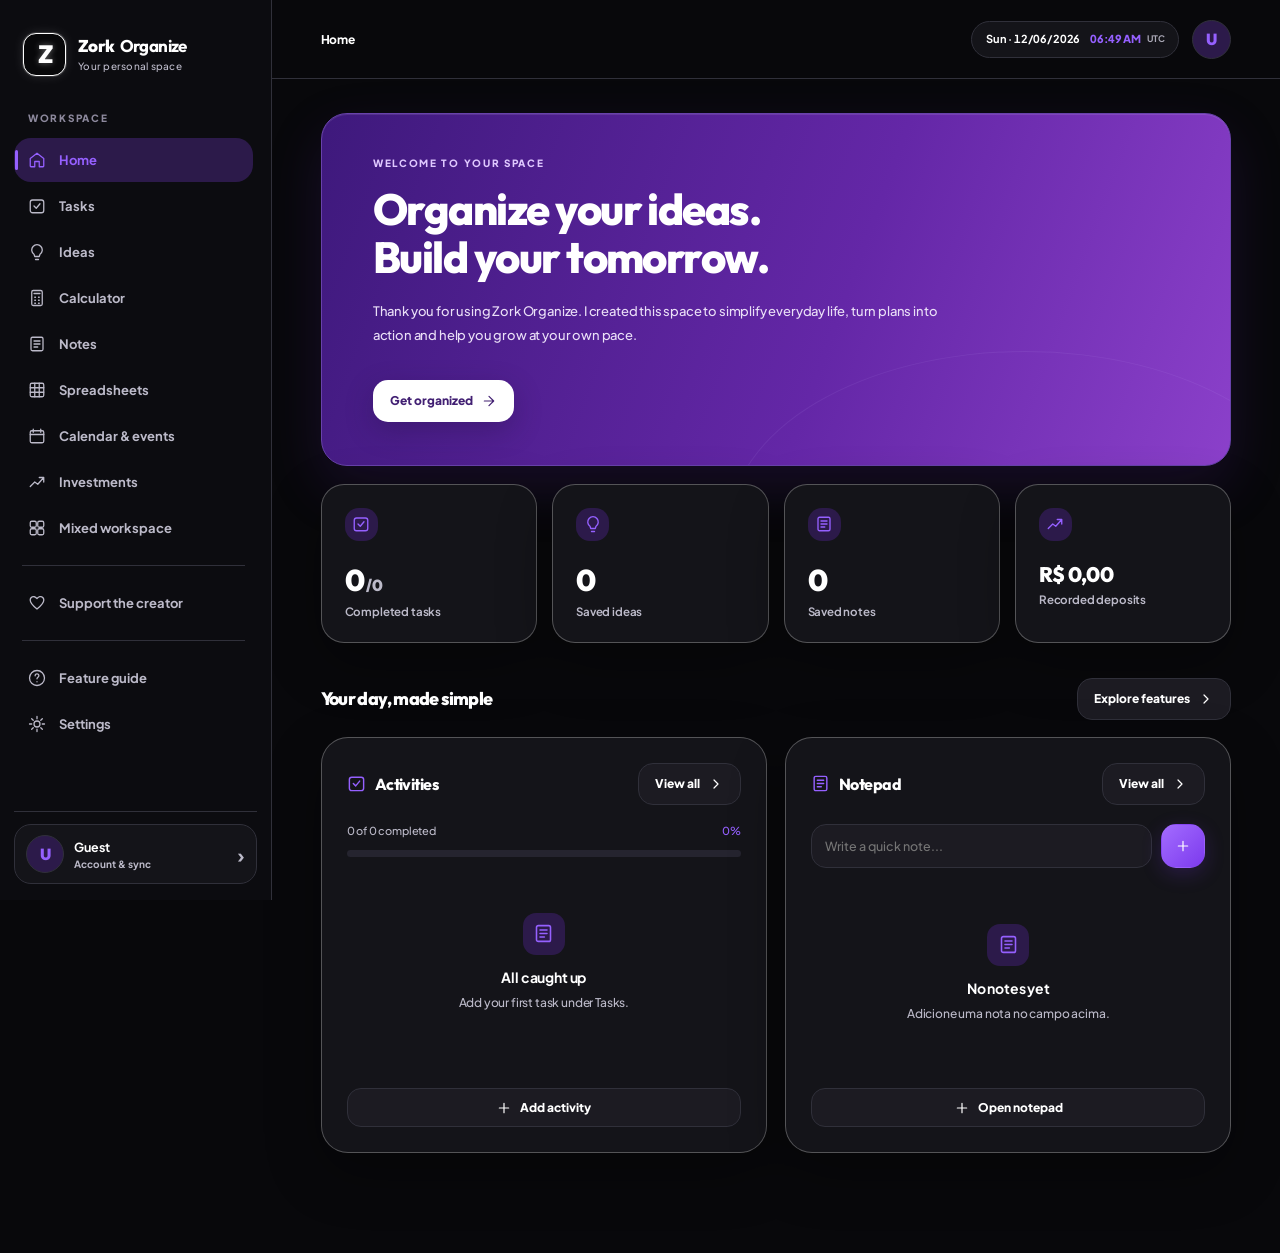
==== commit 5c6366e0: "Add files via upload" ====
--- a/index.html
+++ b/index.html
@@ -4,7 +4,7 @@
   <meta charset="utf-8" />
   <meta name="viewport" content="width=device-width, initial-scale=1, viewport-fit=cover" />
   <meta name="theme-color" content="#08080b" />
-  <meta name="zork-version" content="2.0.1-v2-ajustada" />
+  <meta name="zork-version" content="2.2.0-v2-monocromatica" />
   <meta name="description" content="Zork Organiza — seu espaço para tarefas, ideias, notas, planilhas, datas e planejamento financeiro." />
   <link rel="icon" href="[data-uri]" type="image/svg+xml" />
   <style>
@@ -100,6 +100,72 @@
 .empty-icon{width:42px;height:42px;border-radius:13px;display:grid;place-items:center;margin:0 auto 13px;background:var(--accent-soft);color:var(--accent)}
 @media(max-width:900px){.brand-copy strong{font-size:16px}.hero-inner{max-width:100%}}
 @media(max-width:640px){.topbar-right{gap:8px}.top-pill{font-size:10px;gap:6px;padding:7px 8px}.top-avatar{width:35px;height:35px}.hero{min-height:260px}.hero h1{font-size:clamp(30px,8vw,42px)}}
+
+
+/* V2.2 — superfícies arredondadas, contraste monocromático e painel de notas. */
+body{--radius:24px;--radius-sm:15px}
+body[data-style='mid']{--radius:17px;--radius-sm:11px}
+body[data-style='retro']{--radius:12px;--radius-sm:8px}
+.card,.panel{border-radius:var(--radius);border:1px solid rgba(255,255,255,.27)}
+body[data-theme='light'] .card,body[data-theme='light'] .panel,body[data-theme='galaxy'] .card,body[data-theme='galaxy'] .panel{border-color:rgba(0,0,0,.2)}
+.stat-card{border-radius:23px;min-height:153px}
+.stat-icon{border-radius:14px}
+.nav-item,.account-mini{border-radius:17px}
+.btn,.form-input,.form-textarea,.form-select{border-radius:var(--radius-sm)}
+.overview-card{min-width:0;min-height:364px;display:flex;flex-direction:column;border-radius:27px;padding:25px;}
+.home-dashboard{grid-template-columns:repeat(2,minmax(0,1fr));gap:18px;align-items:stretch}
+.overview-card .card-head{margin-bottom:19px}
+.overview-card .card-head h3{display:flex;align-items:center;gap:9px;font-size:16px;line-height:1.25}
+.overview-card .card-head h3 svg{color:var(--accent);flex:none}
+.overview-content{flex:1;min-height:135px;margin-top:18px}
+.overview-link{display:flex;align-items:center;justify-content:center;gap:8px;width:100%;min-height:39px;padding:9px 12px;border-radius:14px;border:1px solid var(--stroke);background:var(--surface2);color:var(--text);font-size:12px;font-weight:800;margin-top:15px;transition:.2s}
+.overview-link:hover{background:var(--surface3);border-color:var(--accent)}
+.quick-note-form{display:flex;align-items:stretch;gap:9px;width:100%;margin:0}
+.quick-note-form input{width:100%;min-width:0;flex:1;min-height:44px}
+.quick-note-form .btn{flex:none;width:44px;min-height:44px;padding:0;border-radius:15px}
+.quick-note-list{display:flex;flex-direction:column;gap:8px}
+.quick-note-preview{width:100%;min-height:51px;text-align:left;display:flex;align-items:center;gap:11px;background:var(--surface2);border:1px solid var(--stroke);border-radius:16px;color:var(--text);padding:10px 12px}
+.quick-note-preview:hover{background:var(--surface3)}
+.quick-note-dot{width:8px;height:8px;border-radius:50%;background:var(--accent);flex:none}
+.quick-note-text{display:flex;flex-direction:column;gap:3px;min-width:0;flex:1}
+.quick-note-text strong{font-size:12px;line-height:1.3;white-space:nowrap;overflow:hidden;text-overflow:ellipsis}
+.quick-note-text small{color:var(--muted);font-size:10.5px;white-space:nowrap;overflow:hidden;text-overflow:ellipsis}
+.quick-note-preview > svg{flex:none;color:var(--muted)}
+.visually-hidden{position:absolute;width:1px;height:1px;overflow:hidden;clip:rect(0,0,0,0);white-space:nowrap}
+/* O banner mantém o design violeta original da V2.2.
+   O efeito preto e branco foi pedido exclusivamente para a marca Zork. */
+body[data-theme='dark'] .brand-mark,
+body[data-theme='galaxy-night'] .brand-mark{
+  background:#08080a;
+  border:1.8px solid #fff;
+  box-shadow:0 0 0 1px rgba(255,255,255,.13),0 0 12px rgba(255,255,255,.12);
+}
+body[data-theme='dark'] .brand-mark span,
+body[data-theme='galaxy-night'] .brand-mark span{
+  color:#fff;
+  text-shadow:0 0 6px rgba(255,255,255,.38);
+}
+body[data-theme='light'] .brand-mark,
+body[data-theme='galaxy'] .brand-mark{
+  background:#fff;
+  border:1.8px solid #111;
+  box-shadow:0 0 0 1px rgba(0,0,0,.06),0 0 11px rgba(0,0,0,.10);
+}
+body[data-theme='light'] .brand-mark span,
+body[data-theme='galaxy'] .brand-mark span{
+  color:#111;
+  text-shadow:0 0 5px rgba(0,0,0,.12);
+}
+@media(max-width:900px){.home-dashboard{grid-template-columns:repeat(2,minmax(0,1fr))}}
+@media(max-width:720px){.home-dashboard{grid-template-columns:minmax(0,1fr)}.overview-card{min-height:310px}.hero{border-radius:24px!important}}
+@media(max-width:440px){.overview-card{padding:19px}.overview-card .card-head h3{font-size:15px}.home-dashboard{gap:14px}}
+
+.firebase-hint{margin-top:16px;border-radius:18px;border:1px solid var(--stroke);background:var(--surface2);padding:16px 18px}
+.firebase-hint strong{display:block;color:var(--text);font-size:13px;margin-bottom:7px}
+.firebase-hint p{font-size:12px;line-height:1.6;margin:0 0 12px;color:var(--muted)}
+.firebase-steps{padding-left:21px;margin:14px 0 23px;line-height:1.8;color:var(--text);font-size:12px}
+.firebase-steps li{padding-left:3px;margin-bottom:8px}
+.firebase-steps code{background:var(--surface2);padding:2px 4px;border-radius:5px;overflow-wrap:anywhere}
 
 </style>
   <title>Zork Organiza — seu espaço, seu ritmo.</title>
@@ -251,12 +317,13 @@
 // Progressive interface localization. User-authored text and editor content are not translated.
 const UI_TRANSLATIONS={
  en:{
+ 'Atividades':'Activities','Bloco de notas':'Notepad','Adicionar atividade':'Add activity','Escreva uma anotação rápida...':'Write a quick note...','Abrir bloco de notas':'Open notepad','Salvar nota':'Save note',
  'Início':'Home','Rotinas':'Tasks','Ideias':'Ideas','Calculadora':'Calculator','Anotações':'Notes','Planilhas':'Spreadsheets','Datas e eventos':'Calendar & events','Investimentos':'Investments','Área mista':'Mixed workspace','Guia das funções':'Feature guide','Configurações':'Settings','Donation':'Support the creator',
  'Seu espaço pessoal':'Your personal space','ÁREA DE TRABALHO':'WORKSPACE','Conta e sincronização':'Account & sync','Visitante':'Guest','Conta conectada':'Connected account','Minha conta':'My account',
  'SEJA BEM-VINDO AO SEU ESPAÇO':'WELCOME TO YOUR SPACE','Organize suas ideias.':'Organize your ideas.','Construa seu amanhã.':'Build your tomorrow.','Obrigado por fazer parte do Zork Organiza. Criei este espaço para facilitar o dia a dia, transformar planos em ações e ajudar cada pessoa a evoluir no próprio ritmo.':'Thank you for using Zork Organize. I created this space to simplify everyday life, turn plans into action and help you grow at your own pace.','Começar a organizar':'Get organized','Tarefas concluídas':'Completed tasks','Ideias registradas':'Saved ideas','Anotações salvas':'Saved notes','Aportes registrados':'Recorded deposits','Seu dia, de forma simples':'Your day, made simple','Conhecer funções':'Explore features','Tarefas em andamento':'Upcoming tasks','Ver todas':'View all','Seu espaço, suas ferramentas':'Your space, your tools','Planejamento em um só lugar':'Everything in one place','Rotinas, anotações, planilhas e eventos sempre à mão.':'Tasks, notes, spreadsheets and events within reach.','Personalização completa':'Personalize everything','Quatro paletas e três estilos de interface.':'Four color themes and three interface styles.','Seus dados com você':'Your data, with you','Backup local ou sincronização em tempo real com conta configurada.':'Local backups or real-time sync with a connected account.','Tudo em dia':'All caught up','Adicione sua primeira tarefa em Rotinas.':'Add your first task under Tasks.',
  'Nova tarefa':'New task','Lista de tarefas':'Task list','O que precisa ser feito?':'What needs to be done?','Pesquisar tarefa...':'Search tasks...','Todas':'All','Pendentes':'Pending','Concluídas':'Completed','Concluído':'Completed','Sem prazo':'No deadline','Alta prioridade':'High priority','Baixa prioridade':'Low priority','Prioridade normal':'Normal priority','Nenhuma tarefa encontrada':'No tasks found','Altere a busca ou crie uma nova tarefa.':'Try another search or create a task.','Salvar tarefa':'Save task','Adicionar tarefa':'Add task','Título':'Title','Descrição':'Description','Prioridade':'Priority','Data':'Date','Salvar':'Save','Excluir':'Delete','Cancelar':'Cancel','Confirmar':'Confirm','Voltar':'Back','Abrir':'Open','Nova nota':'New note','Nova página':'New document','Nova planilha':'New spreadsheet',
  'Banco de ideias':'Idea board','Capture tudo o que vier à mente e transforme pensamentos em projetos.':'Capture your thoughts and turn them into projects.','Registrar uma ideia':'Capture an idea','Nome da ideia':'Idea name','Minhas ideias':'My ideas','Projeto':'Project','Pessoal':'Personal',
- 'Faça suas contas do dia a dia com agilidade. Aceita teclado e operações matemáticas.':'Calculate easily with your keyboard and basic math operations.','Um pouco mais de precisão':'A little more precision','Bloco de notas':'Sticky notes','Word':'Documents','Word / Editor':'Documents / Editor','Escreva suas notas rapidamente e organize seus pensamentos.':'Capture quick thoughts and keep them organized.','Novo documento':'New document','Seus documentos':'Your documents','Ver mais':'Show more','Ver menos':'Show less','Editor de documentos':'Document editor','Formatação, texto, cores e salvamento automático.':'Text formatting, colors and automatic saving.','Salvo automaticamente':'Saved automatically','Salvando...':'Saving...','Sem título':'Untitled','Documento sem título':'Untitled document','Comece a escrever...':'Start writing...','Exportar':'Export','Imprimir':'Print','Negrito':'Bold','Itálico':'Italic','Sublinhado':'Underline','Cor do texto':'Text color',
+ 'Faça suas contas do dia a dia com agilidade. Aceita teclado e operações matemáticas.':'Calculate easily with your keyboard and basic math operations.','Um pouco mais de precisão':'A little more precision','Bloco de notas':'Notepad','Word':'Documents','Word / Editor':'Documents / Editor','Escreva suas notas rapidamente e organize seus pensamentos.':'Capture quick thoughts and keep them organized.','Novo documento':'New document','Seus documentos':'Your documents','Ver mais':'Show more','Ver menos':'Show less','Editor de documentos':'Document editor','Formatação, texto, cores e salvamento automático.':'Text formatting, colors and automatic saving.','Salvo automaticamente':'Saved automatically','Salvando...':'Saving...','Sem título':'Untitled','Documento sem título':'Untitled document','Comece a escrever...':'Start writing...','Exportar':'Export','Imprimir':'Print','Negrito':'Bold','Itálico':'Italic','Sublinhado':'Underline','Cor do texto':'Text color',
  'Organize tabelas, faça cálculos com fórmulas e exporte em CSV.':'Organize tables, calculate with formulas and export CSV.','Editor de planilhas':'Spreadsheet editor','Página 1':'Sheet 1','Minhas planilhas':'My spreadsheets','Importar CSV':'Import CSV','Exportar CSV':'Export CSV','Nova aba':'New sheet',
  'Datas':'Dates','Calendário':'Calendar','Calendário e eventos':'Calendar & events','Dia selecionado':'Selected day','Adicionar evento':'Add event','Novo evento':'New event','Eventos do dia':'Events for the day','Nenhum evento':'No events','Hoje':'Today','Dom':'Sun','Seg':'Mon','Ter':'Tue','Qua':'Wed','Qui':'Thu','Sex':'Fri','Sáb':'Sat','Domingo':'Sunday','Segunda':'Monday','Terça':'Tuesday','Quarta':'Wednesday','Quinta':'Thursday','Sexta':'Friday','Sábado':'Saturday',
  'Controle seus aportes e simule juros compostos com taxas definidas por você.':'Track deposits and simulate compound interest using rates you choose.','Meus aportes':'My deposits','Calculadora de investimentos':'Investment calculator','Semana':'Week','Mensal':'Monthly','Semanal':'Weekly','Total investido':'Total invested','Taxa anual':'Annual rate','Valor inicial':'Initial amount','Aporte mensal':'Monthly deposit','Prazo':'Term','Anos':'Years','Simulação':'Simulation','Simular':'Calculate','Rendimento':'Returns','Saldo final':'Final balance',
@@ -268,12 +335,13 @@
  'Meu perfil':'My profile','Seu nome de exibição':'Display name','Escolha sua identidade visual':'Choose your profile style','Alterar foto':'Change photo','Foto opcional':'Optional photo','Remover foto':'Remove photo','Salvar perfil':'Save profile','Adicionar foto':'Add photo','Escolher ícone':'Choose icon','Usar inicial':'Use initial','Idioma e região':'Language & region','Idioma do site':'Website language','Automático':'Automatic','Português':'Portuguese','Inglês':'English','Espanhol':'Spanish','Formato da data':'Date format','Padrão da região':'Regional default','Brasileiro (DD/MM/AAAA)':'Brazilian (DD/MM/YYYY)','Americano (MM/DD/AAAA)':'American (MM/DD/YYYY)','Horário local do dispositivo':'Device local time','Personalize a forma como seu nome e sua foto aparecem em todo o site.':'Choose how your name and picture appear throughout the website.','O idioma automático segue o navegador e o fuso horário. Você pode trocar a qualquer momento.':'Automatic language follows your browser and time zone. You can change it anytime.','Sem foto, será exibida a inicial do seu nome.':'Without a photo, your name’s initial will be shown.','A foto é opcional.':'The photo is optional.','Seu nome':'Your name',
  },
  es:{
+ 'Atividades':'Actividades','Bloco de notas':'Bloc de notas','Adicionar atividade':'Añadir actividad','Escreva uma anotação rápida...':'Escribe una nota rápida...','Abrir bloco de notas':'Abrir bloc de notas','Salvar nota':'Guardar nota',
  'Início':'Inicio','Rotinas':'Tareas','Ideias':'Ideas','Calculadora':'Calculadora','Anotações':'Notas','Planilhas':'Hojas de cálculo','Datas e eventos':'Fechas y eventos','Investimentos':'Inversiones','Área mista':'Espacio mixto','Guia das funções':'Guía de funciones','Configurações':'Configuración','Donation':'Apoyar al creador',
  'Seu espaço pessoal':'Tu espacio personal','ÁREA DE TRABALHO':'ESPACIO DE TRABAJO','Conta e sincronização':'Cuenta y sincronización','Visitante':'Invitado','Conta conectada':'Cuenta conectada','Minha conta':'Mi cuenta',
  'SEJA BEM-VINDO AO SEU ESPAÇO':'BIENVENIDO A TU ESPACIO','Organize suas ideias.':'Organiza tus ideas.','Construa seu amanhã.':'Construye tu mañana.','Obrigado por fazer parte do Zork Organiza. Criei este espaço para facilitar o dia a dia, transformar planos em ações e ajudar cada pessoa a evoluir no próprio ritmo.':'Gracias por usar Zork Organiza. Creé este espacio para facilitar el día a día, convertir planes en acciones y ayudarte a avanzar a tu propio ritmo.','Começar a organizar':'Empezar a organizar','Tarefas concluídas':'Tareas completadas','Ideias registradas':'Ideas guardadas','Anotações salvas':'Notas guardadas','Aportes registrados':'Aportes registrados','Seu dia, de forma simples':'Tu día, más simple','Conhecer funções':'Explorar funciones','Tarefas em andamento':'Tareas pendientes','Ver todas':'Ver todas','Seu espaço, suas ferramentas':'Tu espacio, tus herramientas','Planejamento em um só lugar':'Todo en un lugar','Rotinas, anotações, planilhas e eventos sempre à mão.':'Tareas, notas, hojas y eventos siempre a mano.','Personalização completa':'Personalización total','Quatro paletas e três estilos de interface.':'Cuatro temas y tres estilos de interfaz.','Seus dados com você':'Tus datos contigo','Backup local ou sincronização em tempo real com conta configurada.':'Copia local o sincronización en tiempo real con tu cuenta.','Tudo em dia':'Todo al día','Adicione sua primeira tarefa em Rotinas.':'Añade tu primera tarea en Tareas.',
  'Nova tarefa':'Nueva tarea','Lista de tarefas':'Lista de tareas','O que precisa ser feito?':'¿Qué tienes que hacer?','Pesquisar tarefa...':'Buscar tarea...','Todas':'Todas','Pendentes':'Pendientes','Concluídas':'Completadas','Concluído':'Completado','Sem prazo':'Sin fecha','Alta prioridade':'Alta prioridad','Baixa prioridade':'Baja prioridad','Prioridade normal':'Prioridad normal','Nenhuma tarefa encontrada':'No se encontraron tareas','Altere a busca ou crie uma nova tarefa.':'Prueba otra búsqueda o crea una tarea.','Salvar tarefa':'Guardar tarea','Adicionar tarefa':'Añadir tarea','Título':'Título','Descrição':'Descripción','Prioridade':'Prioridad','Data':'Fecha','Salvar':'Guardar','Excluir':'Eliminar','Cancelar':'Cancelar','Confirmar':'Confirmar','Voltar':'Volver','Abrir':'Abrir','Nova nota':'Nueva nota','Nova página':'Nuevo documento','Nova planilha':'Nueva hoja',
  'Banco de ideias':'Banco de ideas','Capture tudo o que vier à mente e transforme pensamentos em projetos.':'Anota tus pensamientos y conviértelos en proyectos.','Registrar uma ideia':'Registrar una idea','Nome da ideia':'Nombre de la idea','Minhas ideias':'Mis ideas','Projeto':'Proyecto','Pessoal':'Personal',
- 'Faça suas contas do dia a dia com agilidade. Aceita teclado e operações matemáticas.':'Calcula con el teclado y operaciones matemáticas básicas.','Um pouco mais de precisão':'Un poco más de precisión','Bloco de notas':'Notas adhesivas','Word':'Documentos','Word / Editor':'Documentos / Editor','Escreva suas notas rapidamente e organize seus pensamentos.':'Escribe notas rápidas y organiza tus ideas.','Novo documento':'Nuevo documento','Seus documentos':'Tus documentos','Ver mais':'Ver más','Ver menos':'Ver menos','Editor de documentos':'Editor de documentos','Formatação, texto, cores e salvamento automático.':'Formato de texto, colores y guardado automático.','Salvo automaticamente':'Guardado automáticamente','Salvando...':'Guardando...','Sem título':'Sin título','Documento sem título':'Documento sin título','Comece a escrever...':'Empieza a escribir...','Exportar':'Exportar','Imprimir':'Imprimir','Negrito':'Negrita','Itálico':'Cursiva','Sublinhado':'Subrayado','Cor do texto':'Color del texto',
+ 'Faça suas contas do dia a dia com agilidade. Aceita teclado e operações matemáticas.':'Calcula con el teclado y operaciones matemáticas básicas.','Um pouco mais de precisão':'Un poco más de precisión','Bloco de notas':'Bloc de notas','Word':'Documentos','Word / Editor':'Documentos / Editor','Escreva suas notas rapidamente e organize seus pensamentos.':'Escribe notas rápidas y organiza tus ideas.','Novo documento':'Nuevo documento','Seus documentos':'Tus documentos','Ver mais':'Ver más','Ver menos':'Ver menos','Editor de documentos':'Editor de documentos','Formatação, texto, cores e salvamento automático.':'Formato de texto, colores y guardado automático.','Salvo automaticamente':'Guardado automáticamente','Salvando...':'Guardando...','Sem título':'Sin título','Documento sem título':'Documento sin título','Comece a escrever...':'Empieza a escribir...','Exportar':'Exportar','Imprimir':'Imprimir','Negrito':'Negrita','Itálico':'Cursiva','Sublinhado':'Subrayado','Cor do texto':'Color del texto',
  'Organize tabelas, faça cálculos com fórmulas e exporte em CSV.':'Organiza tablas, calcula con fórmulas y exporta CSV.','Editor de planilhas':'Editor de hojas de cálculo','Página 1':'Hoja 1','Minhas planilhas':'Mis hojas','Importar CSV':'Importar CSV','Exportar CSV':'Exportar CSV','Nova aba':'Nueva hoja',
  'Datas':'Fechas','Calendário':'Calendario','Calendário e eventos':'Calendario y eventos','Dia selecionado':'Día seleccionado','Adicionar evento':'Añadir evento','Novo evento':'Nuevo evento','Eventos do dia':'Eventos del día','Nenhum evento':'Sin eventos','Hoje':'Hoy','Dom':'Dom','Seg':'Lun','Ter':'Mar','Qua':'Mié','Qui':'Jue','Sex':'Vie','Sáb':'Sáb',
  'Controle seus aportes e simule juros compostos com taxas definidas por você.':'Controla tus aportes y simula interés compuesto con tus propias tasas.','Meus aportes':'Mis aportes','Calculadora de investimentos':'Calculadora de inversiones','Semana':'Semana','Mensal':'Mensual','Semanal':'Semanal','Total investido':'Total invertido','Taxa anual':'Tasa anual','Valor inicial':'Valor inicial','Aporte mensal':'Aporte mensual','Prazo':'Plazo','Anos':'Años','Simulação':'Simulación','Simular':'Calcular','Rendimento':'Rendimiento','Saldo final':'Saldo final',
@@ -330,10 +398,11 @@
 function refreshLater(){if(isEditing()){editPending=true;return}render()}
 function newTask(title,date='',priority='normal'){db.save('task',{title,done:false,date,priority});render()}
 function taskRow(t,small=false){return `<div class="${small?'task-line':'list-card'}"><input class="check-ui" type="checkbox" aria-label="Concluir ${esc(t.title)}" data-task-toggle="${esc(t.id)}" ${t.done?'checked':''}><div class="${small?'task-title':'grow'} ${t.done?'done task-title':''}">${small?esc(t.title):`<strong class="${t.done?'task-title done':''}">${esc(t.title)}</strong><small>${t.date?fmtDate(t.date):'Sem prazo'} · ${t.priority==='high'?'Alta prioridade':t.priority==='low'?'Baixa prioridade':'Prioridade normal'}</small>`}</div>${small?(t.date?`<span class="task-date">${esc(t.date.slice(5))}</span>`:''):`<button class="icon-btn" aria-label="Excluir" data-action="delete-item" data-id="${t.id}">${ic('trash',15)}</button>`}</div>`}
-function homeView(){const tasks=db.list('task'),completed=tasks.filter(t=>t.done).length,notes=db.list('note'),ideas=db.list('idea'),events=db.list('event'),invest=db.list('deposit').reduce((s,x)=>s+Number(x.amount||0),0),toDo=tasks.filter(t=>!t.done).slice(0,5);return `<section class="hero fade-rise"><div class="hero-inner"><div class="eyebrow">SEJA BEM-VINDO AO SEU ESPAÇO</div><h1>Organize suas ideias.<br>Construa seu amanhã.</h1><p>Obrigado por fazer parte do Zork Organiza. Criei este espaço para facilitar o dia a dia, transformar planos em ações e ajudar cada pessoa a evoluir no próprio ritmo.</p><button class="btn btn-primary" data-route="tasks">Começar a organizar ${ic('arrow')}</button></div></section>
+function homeView(){const tasks=db.list('task'),completed=tasks.filter(t=>t.done).length,notes=db.list('note'),ideas=db.list('idea'),invest=db.list('deposit').reduce((s,x)=>s+Number(x.amount||0),0),toDo=tasks.filter(t=>!t.done).slice(0,5),recentNotes=notes.slice(0,4);return `<section class="hero fade-rise"><div class="hero-inner"><div class="eyebrow">SEJA BEM-VINDO AO SEU ESPAÇO</div><h1>Organize suas ideias.<br>Construa seu amanhã.</h1><p>Obrigado por fazer parte do Zork Organiza. Criei este espaço para facilitar o dia a dia, transformar planos em ações e ajudar cada pessoa a evoluir no próprio ritmo.</p><button class="btn btn-primary" data-route="tasks">Começar a organizar ${ic('arrow')}</button></div></section>
 <div class="stats-grid fade-rise"><div class="card stat-card"><div class="stat-icon">${ic('check')}</div><div class="stat-number">${completed}<span class="muted" style="font-size:16px"> / ${tasks.length}</span></div><div class="stat-label">Tarefas concluídas</div></div><div class="card stat-card"><div class="stat-icon">${ic('lightbulb')}</div><div class="stat-number">${ideas.length}</div><div class="stat-label">Ideias registradas</div></div><div class="card stat-card"><div class="stat-icon">${ic('note')}</div><div class="stat-number">${notes.length+db.list('document').length}</div><div class="stat-label">Anotações salvas</div></div><div class="card stat-card"><div class="stat-icon">${ic('invest')}</div><div class="stat-number" style="font-size:21px">${money(invest)}</div><div class="stat-label">Aportes registrados</div></div></div>
 <div class="section-head"><h2>Seu dia, de forma simples</h2><button class="btn btn-small" data-route="help">Conhecer funções ${ic('chevron')}</button></div>
-<div class="dashboard-grid"><section class="card"><div class="card-head"><h3>Tarefas em andamento</h3><button class="btn btn-small" data-route="tasks">Ver todas</button></div><div class="form-row" style="justify-content:space-between;margin-bottom:13px"><span class="muted tiny">${completed} de ${tasks.length} concluídas</span><span class="text-accent tiny">${tasks.length?Math.round(completed/tasks.length*100):0}%</span></div><div class="progress-track"><div class="progress-fill" style="width:${tasks.length?completed/tasks.length*100:0}%"></div></div><div style="margin-top:15px">${toDo.length?toDo.map(t=>taskRow(t,true)).join(''):empty('Tudo em dia','Adicione sua primeira tarefa em Rotinas.')}</div></section><section class="card"><div class="card-head"><h3>Seu espaço, suas ferramentas</h3></div><div class="feature-list"><div class="feature-item"><span class="feature-icon">${ic('check',16)}</span><div><strong>Planejamento em um só lugar</strong><p>Rotinas, anotações, planilhas e eventos sempre à mão.</p></div></div><div class="feature-item"><span class="feature-icon">⌘</span><div><strong>Personalização completa</strong><p>Quatro paletas e três estilos de interface.</p></div></div><div class="feature-item"><span class="feature-icon">☁</span><div><strong>Seus dados com você</strong><p>Backup local ou sincronização em tempo real com conta configurada.</p></div></div></div></section></div>`}
+<div class="dashboard-grid home-dashboard"><section class="card overview-card" aria-label="Atividades"><div class="card-head"><h3>${ic('check',19)} Atividades</h3><button class="btn btn-small" data-route="tasks">Ver todas ${ic('chevron',14)}</button></div><div class="form-row" style="justify-content:space-between;margin-bottom:13px"><span class="muted tiny">${completed} de ${tasks.length} concluídas</span><span class="text-accent tiny">${tasks.length?Math.round(completed/tasks.length*100):0}%</span></div><div class="progress-track"><div class="progress-fill" style="width:${tasks.length?completed/tasks.length*100:0}%"></div></div><div class="overview-content">${toDo.length?toDo.map(t=>taskRow(t,true)).join(''):empty('Tudo em dia','Adicione sua primeira tarefa em Rotinas.')}</div><button class="overview-link" data-route="tasks">${ic('plus',16)} Adicionar atividade</button></section>
+<section class="card overview-card" aria-label="Bloco de notas"><div class="card-head"><h3>${ic('note',19)} Bloco de notas</h3><button class="btn btn-small" data-route="notes">Ver todas ${ic('chevron',14)}</button></div><form class="quick-note-form" id="quick-note-form"><label class="visually-hidden" for="quick-note-title">Título da nota</label><input class="form-input" type="text" id="quick-note-title" name="title" placeholder="Escreva uma anotação rápida..." maxlength="150" required><button class="btn btn-primary" type="submit" aria-label="Salvar nota">${ic('plus',18)}</button></form><div class="overview-content quick-note-list">${recentNotes.length?recentNotes.map(n=>`<button class="quick-note-preview" type="button" data-action="show-home-note" data-id="${esc(n.id)}"><span class="quick-note-dot"></span><span class="quick-note-text"><strong>${esc(n.title||'Sem título')}</strong>${n.body?`<small>${esc(n.body.slice(0,100))}</small>`:''}</span>${ic('chevron',15)}</button>`).join(''):empty('Nenhuma anotação ainda','Adicione uma nota no campo acima.')}</div><button class="overview-link" data-route="notes">${ic('plus',16)} Abrir bloco de notas</button></section></div>`}
 function tasksView(){const all=db.list('task'),shown=all.filter(t=>(statusTasks==='all'||(statusTasks==='done'===!!t.done))&&(!searchTasks||t.title.toLowerCase().includes(searchTasks.toLowerCase()))),done=all.filter(t=>t.done).length;return `${heading('Suas rotinas','Organize tarefas, defina prazos e marque cada pequena vitória.')}
 <div class="split-grid"><section class="panel"><h3>Nova tarefa</h3><form id="task-form" class="stack"><div><label class="form-label">O que precisa ser feito?</label><input class="form-input" name="title" placeholder="Ex.: Estudar por 30 minutos" maxlength="180" required></div><div class="form-grid"><div><label class="form-label">Data (opcional)</label><input class="form-input" type="date" name="date"></div><div><label class="form-label">Prioridade</label><select class="form-select" name="priority"><option value="normal">Normal</option><option value="high">Alta</option><option value="low">Baixa</option></select></div></div><button class="btn btn-primary" type="submit">${ic('plus')} Adicionar tarefa</button></form></section><section class="panel"><div class="eyebrow">SEU PROGRESSO</div><div class="stat-number" style="font-size:40px">${all.length?Math.round(done/all.length*100):0}%</div><p class="muted">${done} de ${all.length} atividades concluídas</p><div class="progress-track" style="margin:18px 0 20px"><div class="progress-fill" style="width:${all.length?done/all.length*100:0}%"></div></div><p class="muted tiny">Constância é melhor que perfeição. Continue no seu ritmo.</p></section></div>
 <div class="section-head"><h2>Lista de tarefas</h2>${pill(`${all.length} tarefas`)}</div><div class="toolbar"><input class="form-input search" id="task-search" value="${esc(searchTasks)}" placeholder="Pesquisar tarefa..."><div class="segmented">${[['all','Todas'],['open','Pendentes'],['done','Feitas']].map(([k,v])=>`<button data-task-filter="${k}" class="${statusTasks===k?'selected':''}">${v}</button>`).join('')}</div></div><div class="item-list">${shown.length?shown.map(t=>taskRow(t)).join(''):empty('Nenhuma tarefa encontrada','Você pode adicionar uma tarefa usando o formulário acima.')}</div>`}
@@ -377,7 +446,7 @@
 <section class="panel settings-block"><h3>Idioma e região</h3><p>O idioma automático segue o navegador e o fuso horário. Você pode trocar a qualquer momento.</p><div class="regional-grid"><div><label class="form-label" for="language-select">Idioma do site</label><select id="language-select" class="form-select" data-pref="language">${[['auto','Automático'],['pt','Português'],['en','Inglês'],['es','Espanhol']].map(([v,l])=>`<option value="${v}" ${p.language===v?'selected':''}>${tr(l)}</option>`).join('')}</select></div><div><label class="form-label" for="date-format-select">Formato da data</label><select id="date-format-select" class="form-select" data-pref="dateFormat">${[['local','Padrão da região'],['br','Brasileiro (DD/MM/AAAA)'],['us','Americano (MM/DD/AAAA)']].map(([v,l])=>`<option value="${v}" ${p.dateFormat===v?'selected':''}>${tr(l)}</option>`).join('')}</select></div></div><p class="account-status-line">${ic('calendar',14)} ${tr('Horário local do dispositivo')}: <strong>${esc(Intl.DateTimeFormat().resolvedOptions().timeZone||'UTC')}</strong></p></section>
 <section class="panel settings-block"><h3>Acessibilidade e aparência</h3><p>Escolha uma das quatro cores de interface. A alteração se aplica imediatamente a todas as áreas.</p><div class="theme-grid">${themeChoices.map(([key,name,bg,side,surface,accent])=>`<button class="theme-choice ${p.theme===key?'selected':''}" data-theme-choice="${key}"><div class="theme-preview" style="background:${bg}"><div class="tp-side" style="background:${side}"></div><div class="tp-main" style="background:${surface}"><span style="background:${accent}"></span><span style="background:${accent};width:55%"></span></div></div><strong>${name}</strong><small>${p.theme===key?'✓ Selecionado':'Selecionar tema'}</small></button>`).join('')}</div></section>
 <section class="panel settings-block"><h3>Estilo de interface</h3><p>Três interpretações visuais: Windows 11 aprimorado, Windows 10 e Windows 7. Funciona em todas as categorias.</p><div class="style-grid">${[['modern','Moderno','Windows 11 · cantos arredondados'],['mid','Intermediário','Windows 10 · linhas equilibradas'],['retro','Clássico','Windows 7 · visual mais tradicional']].map(([key,name,desc])=>`<button class="style-choice ${p.style===key?'selected':''}" data-style-choice="${key}"><strong>${name} ${p.style===key?'✓':''}</strong><small>${desc}</small></button>`).join('')}</div></section>
-<section class="panel settings-block"><h3>Conta e sincronização</h3><p>${user?'Sua conta pode sincronizar dados entre dispositivos com o mesmo login.':'Você está no modo visitante: os dados ficam apenas neste navegador, neste dispositivo.'}</p>${user?`<div class="list-card" style="margin-bottom:15px">${ic('user')}<div class="grow"><strong>${esc(user.displayName||user.email||'Conta conectada')}</strong><small>${esc(user.email||'Google')} · ${db.cloudReady()?'Nuvem conectada':'Aguardando sincronização'}</small></div></div><div class="form-row" style="flex-wrap:wrap"><button class="btn" data-action="import-guest">Importar anotações deste navegador</button><button class="btn btn-danger" data-action="logout">${ic('logout')} Sair</button></div>`:`<button class="btn btn-primary" data-action="auth-modal">${ic('user')} Entrar / criar conta</button><p class="muted tiny" style="margin-top:12px">${db.firebaseReady()?'Login com Google e e-mail disponíveis.':'Para habilitar o login, configure seu projeto gratuito no Firebase pelo README.'}</p>`}</section>
+<section class="panel settings-block"><h3>Conta e sincronização</h3><p>${user?'Sua conta pode sincronizar dados entre dispositivos com o mesmo login.':'Você está no modo visitante: os dados ficam apenas neste navegador, neste dispositivo.'}</p>${user?`<div class="list-card" style="margin-bottom:15px">${ic('user')}<div class="grow"><strong>${esc(user.displayName||user.email||'Conta conectada')}</strong><small>${esc(user.email||'Google')} · ${db.cloudReady()?'Nuvem conectada':'Aguardando sincronização'}</small></div></div><div class="form-row" style="flex-wrap:wrap"><button class="btn" data-action="import-guest">Importar anotações deste navegador</button><button class="btn btn-danger" data-action="logout">${ic('logout')} Sair</button></div>`:`<button class="btn btn-primary" data-action="auth-modal">${ic('user')} Entrar / criar conta</button>${db.firebaseReady()?'<p class="muted tiny" style="margin-top:12px">Login com Google e e-mail disponíveis.</p>':`<div class="firebase-hint"><strong>Ativar login e sincronização</strong><p>O aplicativo já suporta Firebase. Falta conectar seu projeto para usar Google, e-mail e sincronizar seus dispositivos.</p><button class="btn btn-small" data-action="firebase-setup">Como configurar ${ic('chevron',14)}</button></div>`}`}</section>
 <section class="panel settings-block"><h3>Backup e portabilidade</h3><p>Exporte um arquivo JSON completo ou recupere os dados de um backup anterior. Isso também é útil para mudar de aparelho sem conta.</p><div class="form-row" style="flex-wrap:wrap"><button class="btn" data-action="export-json">${ic('download')} Baixar backup (.json)</button><button class="btn" data-action="import-json">${ic('upload')} Restaurar backup (.json)</button></div><input type="file" id="backup-file" hidden accept=".json,application/json"><div class="notice" style="margin-top:15px">Um backup contém suas tarefas, textos, planilhas, eventos, aportes e preferências. Proteja o arquivo: ele pode incluir informações pessoais. Restaurar substitui todos os seus dados atuais.</div></section></div>`}
 function donationView(){return `${heading('Donation','Uma ajuda voluntária ao criador do projeto.')}
 <div class="donation-layout"><section class="panel"><div class="eyebrow">UMA MENSAGEM DO CRIADOR</div><h2>Pequenos passos também constroem grandes sonhos.</h2><p class="donation-message">Tenho 18 anos e estou tentando mudar minha vida aos poucos. Um dos meus sonhos é me tornar criador de conteúdo no YouTube e construir algo relevante na internet. Como meu computador ainda é limitado, estou começando pelo desenvolvimento de sites e ferramentas que possam ajudar outras pessoas.</p><p class="donation-message">Se este projeto for útil para você e quiser apoiá-lo com qualquer valor, ficarei muito grato. A doação é totalmente opcional — o Zork Organiza continua disponível gratuitamente.</p><button class="btn btn-primary" data-action="scroll-pix">${ic('heart')} Doar via Pix</button><p class="muted tiny" style="margin-top:15px">Obrigado por fazer parte deste começo. ♡</p></section><section class="panel" id="pix-panel"><div class="eyebrow">APOIE VIA PIX</div><h3>Escaneie o QR Code</h3><img class="donation-qr" src="[data-uri]" alt="QR Code Pix para contribuição voluntária" width="220" height="220"><p class="muted tiny" style="text-align:center">Ou copie o Pix copia e cola:</p><div class="pix-code">${esc(pix)}</div><button class="btn btn-primary" data-action="copy-pix" style="width:100%;margin-top:13px">${ic('copy')} Copiar código Pix</button><div class="notice" style="margin-top:15px">Antes de confirmar o pagamento, verifique os dados do destinatário exibidos pelo seu banco. O Pix pode mostrar o nome civil do recebedor.</div></section></div>`}
@@ -398,10 +467,12 @@
 async function handleAction(el){const act=el.dataset.action,id=el.dataset.id;switch(act){
 case 'close-modal':closeModal();break;
 case 'auth-modal':authDialog();break;
+case 'firebase-setup':$('#modal-root').innerHTML=`<div class="modal-overlay"><div class="modal"><div class="modal-head"><h2>Ativar login Firebase</h2><button class="icon-btn" data-action="close-modal" aria-label="Fechar">${ic('close')}</button></div><p class="muted" style="line-height:1.7">A conta do Firebase deve ser criada por você. O Zork não solicita senhas privadas de administrador.</p><ol class="firebase-steps"><li>Abra o Firebase Console e crie um projeto.</li><li>Adicione um app Web e copie os dados públicos da configuração.</li><li>Preencha <code>config.js</code> com <code>apiKey</code>, <code>authDomain</code>, <code>projectId</code> e <code>appId</code>.</li><li>Ative Google e/ou Email/Password na seção Authentication. Autorize <code>caizorkk.github.io</code>.</li><li>Crie o Firestore e publique as regras do arquivo <code>firebase.rules</code> antes de aceitar usuários.</li><li>Faça o commit de <code>config.js</code> no GitHub e teste com duas contas diferentes.</li></ol><a class="btn btn-primary" href="https://console.firebase.google.com/" target="_blank" rel="noopener noreferrer">Abrir Firebase Console ${ic('arrow',15)}</a><button class="btn" data-action="close-modal" style="margin-left:8px">Fechar</button></div></div>`;break;
 case 'google-login':try{await db.loginGoogle();closeModal();notify('Autenticação iniciada.')}catch(e){notify('Não foi possível entrar: '+(e.message||e.code))}break;
 case 'remove-avatar':db.setPrefs({avatarData:'',avatarSymbol:'initial'});render();break;
 case 'logout':try{await db.logout();notify('Você saiu da conta.')}catch(e){notify(e.message)}break;
 case 'reset-password':{const email=$('#auth-form [name=email]')?.value||prompt('Qual é o seu e-mail?');if(!email)return;try{await db.resetPassword(email);notify('Se o endereço estiver cadastrado, você receberá instruções.')}catch(e){notify(e.message)}break}
+case 'show-home-note':{noteTab='keep';navigate('notes');const input=document.querySelector(`[data-edit="note"][data-field="title"][data-id="${id}"]`);if(input){input.focus();input.scrollIntoView({block:'center',behavior:'smooth'})}break}
 case 'new-note':db.save('note',{title:'Nova nota',body:'',color:'default',pinned:false});render();break;
 case 'new-doc':{const d=db.save('document',{title:'Documento sem título',html:'<p>Comece a escrever...</p>'});activeDoc=d.id;render();break}
 case 'open-doc':activeDoc=id;render();break;
@@ -455,7 +526,7 @@
 });
 document.addEventListener('mousedown',e=>{if(e.target.closest('[data-word-cmd]'))e.preventDefault()});
 document.addEventListener('selectionchange',()=>{const ed=$('#word-editor'),sel=window.getSelection();if(ed&&sel?.rangeCount&&ed.contains(sel.anchorNode))savedWordRange=sel.getRangeAt(0).cloneRange()});
-document.addEventListener('submit',async e=>{e.preventDefault();const form=e.target,values=Object.fromEntries(new FormData(form));if(form.id==='task-form'){if(values.title?.trim())newTask(values.title.trim(),values.date,values.priority)}else if(form.id==='idea-form'){if(values.title?.trim()){db.save('idea',{title:values.title.trim(),description:values.description||'',category:values.category||'Projeto'});render()}}else if(form.id==='event-form'){if(values.title?.trim()){db.save('event',{title:values.title.trim(),description:values.description||'',day:selectedDay});render()}}else if(form.id==='auth-form'){registerInProgress=authTab==='register';try{const image=registerInProgress?await processAvatar($('#register-avatar-file')?.files?.[0]):null;await db.loginEmail(values.email,values.password,registerInProgress);if(registerInProgress){await db.updateIdentity({displayName:values.displayName,avatarData:image||'',avatarSymbol:registrationAvatarSymbol});}closeModal();notify('Bem-vindo à sua conta.');render();}catch(err){notify(err.code==='auth/email-already-in-use'?'Este e-mail já está cadastrado.':err.message)}finally{registerInProgress=false}}
+document.addEventListener('submit',async e=>{e.preventDefault();const form=e.target,values=Object.fromEntries(new FormData(form));if(form.id==='task-form'){if(values.title?.trim())newTask(values.title.trim(),values.date,values.priority)}else if(form.id==='quick-note-form'){if(values.title?.trim()){db.save('note',{title:String(values.title).trim(),body:'',color:'default',pinned:false});render()}}else if(form.id==='idea-form'){if(values.title?.trim()){db.save('idea',{title:values.title.trim(),description:values.description||'',category:values.category||'Projeto'});render()}}else if(form.id==='event-form'){if(values.title?.trim()){db.save('event',{title:values.title.trim(),description:values.description||'',day:selectedDay});render()}}else if(form.id==='auth-form'){registerInProgress=authTab==='register';try{const image=registerInProgress?await processAvatar($('#register-avatar-file')?.files?.[0]):null;await db.loginEmail(values.email,values.password,registerInProgress);if(registerInProgress){await db.updateIdentity({displayName:values.displayName,avatarData:image||'',avatarSymbol:registrationAvatarSymbol});}closeModal();notify('Bem-vindo à sua conta.');render();}catch(err){notify(err.code==='auth/email-already-in-use'?'Este e-mail já está cadastrado.':err.message)}finally{registerInProgress=false}}
 else if(form.id==='profile-form'||form.id==='welcome-profile-form'){const isWelcome=form.id==='welcome-profile-form';try{const file=form.querySelector('input[type=file]')?.files?.[0];const image=await processAvatar(file);const name=String(values.displayName||'').trim();if(!name)throw new Error('Informe seu nome.');if(db.currentUser())await db.updateIdentity({displayName:name,avatarData:image===null?curr().avatarData:image,avatarSymbol:isWelcome?registrationAvatarSymbol:curr().avatarSymbol});else db.setPrefs({displayName:name,avatarData:image===null?curr().avatarData:image,profileReady:true});if(isWelcome)closeModal();render();notify('Perfil salvo.')}catch(err){notify(err.message)}}});
 document.addEventListener('change',async e=>{const el=e.target;
  if(['profile-file','register-avatar-file','welcome-avatar-file'].includes(el.id)&&el.files?.length){try{const img=await processAvatar(el.files[0]);const preview=el.closest('form')?.parentElement?.querySelector('.profile-preview');if(preview)preview.innerHTML=`<img class="avatar-image" src="${img}" alt="">`;notify('Foto selecionada. Salve seu perfil para confirmar.')}catch(err){notify(err.message);el.value=''}return}
